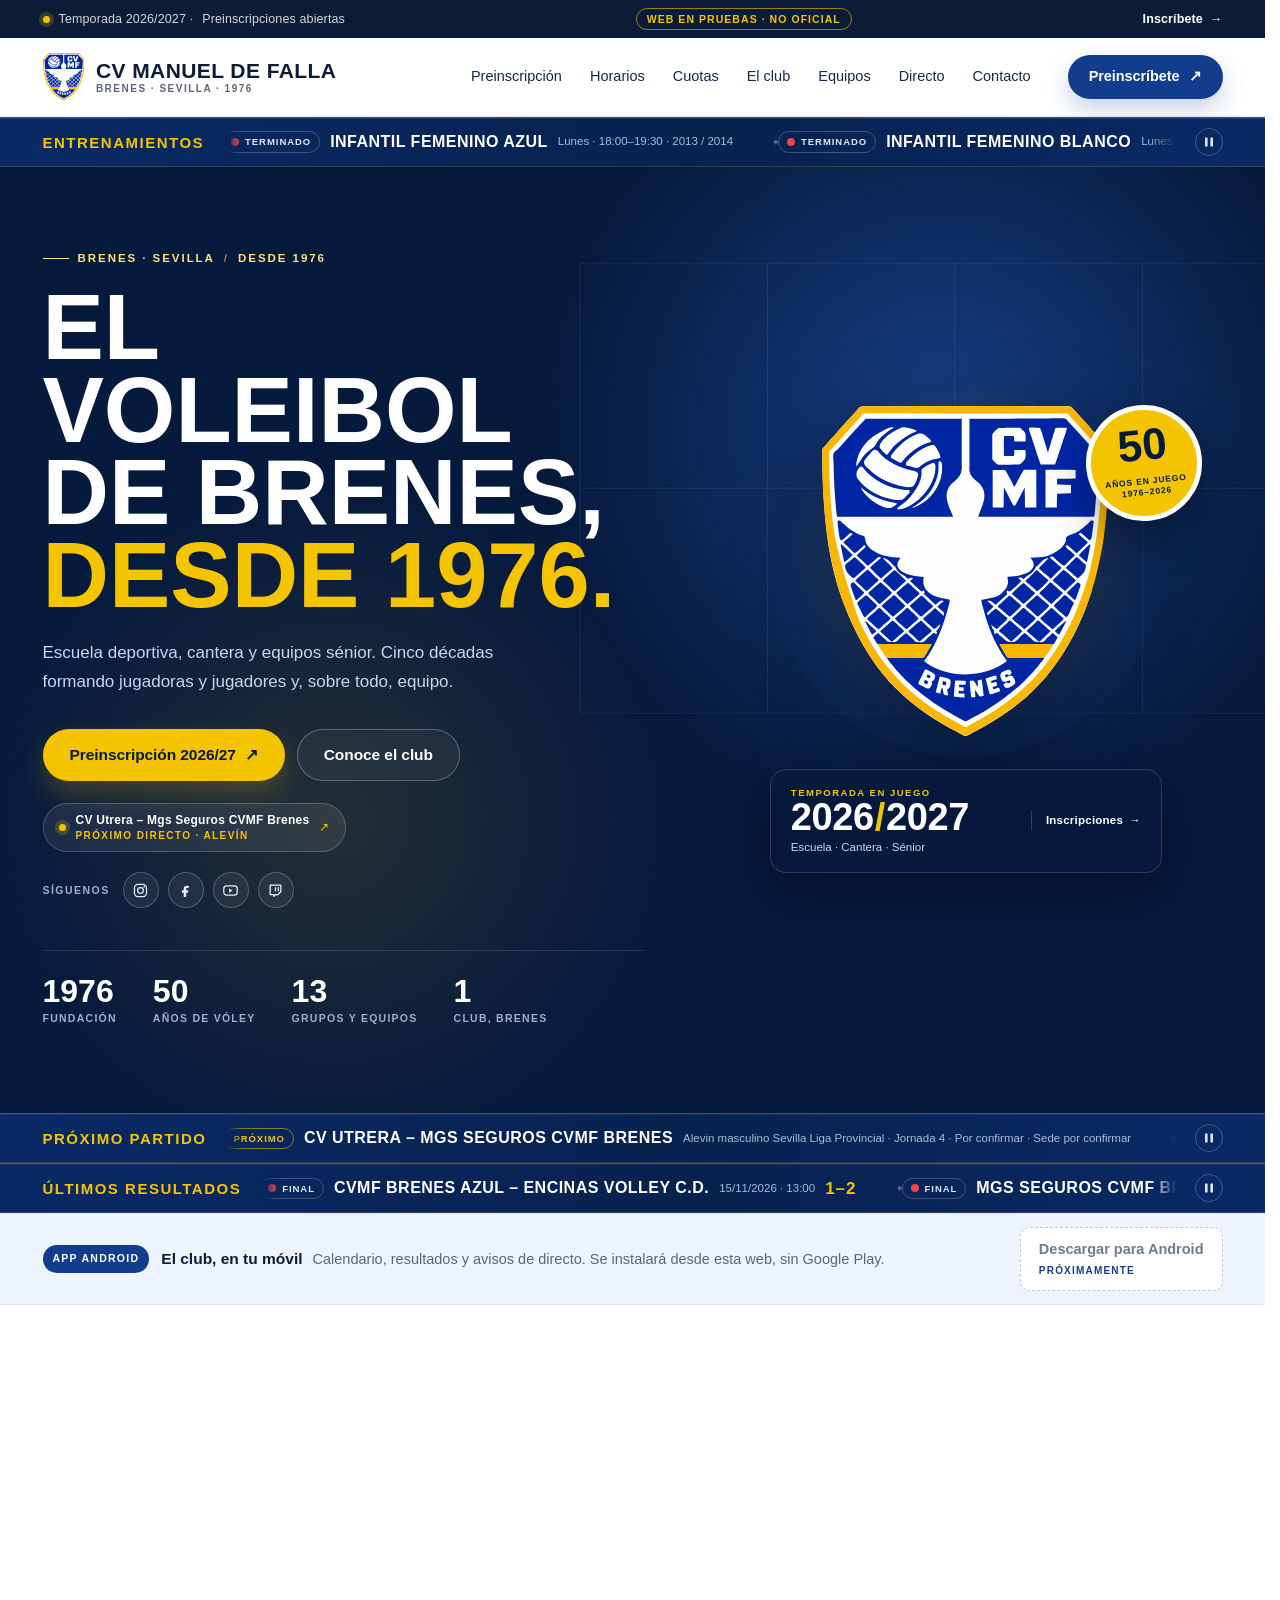
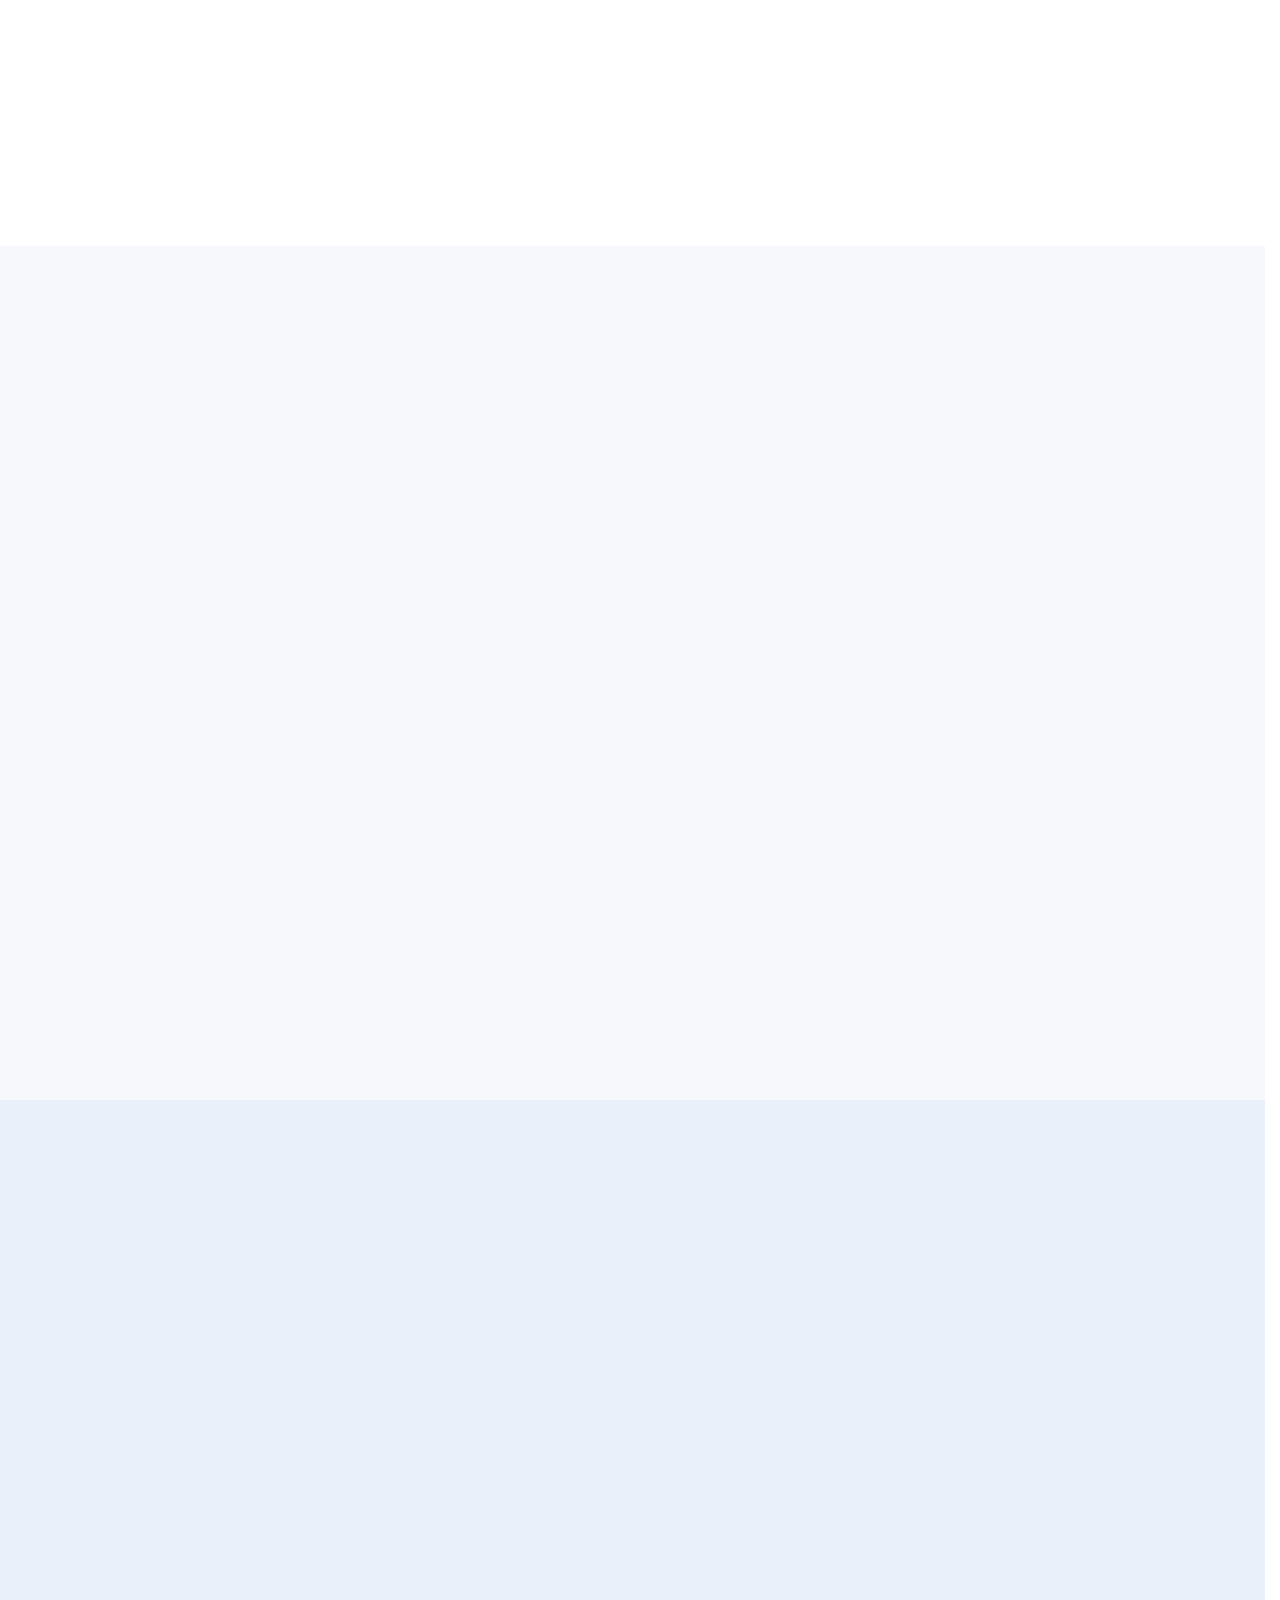
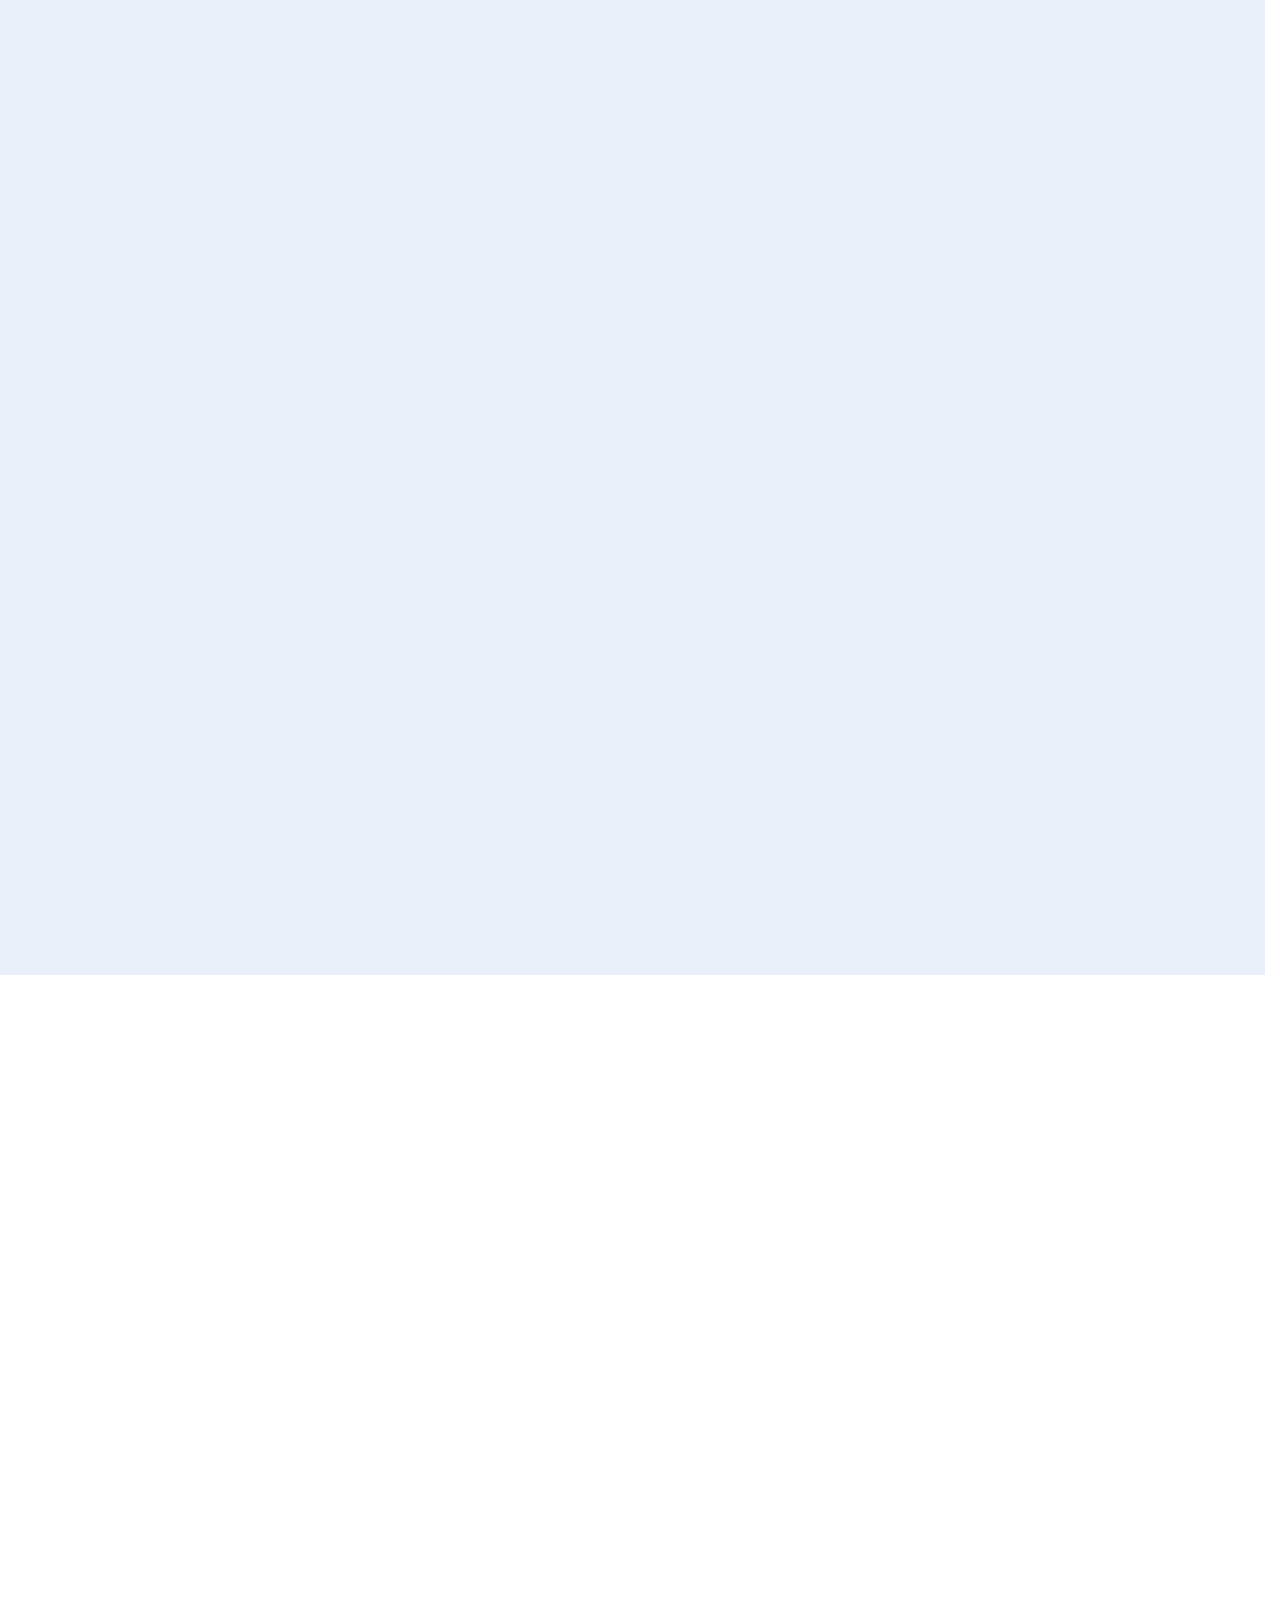
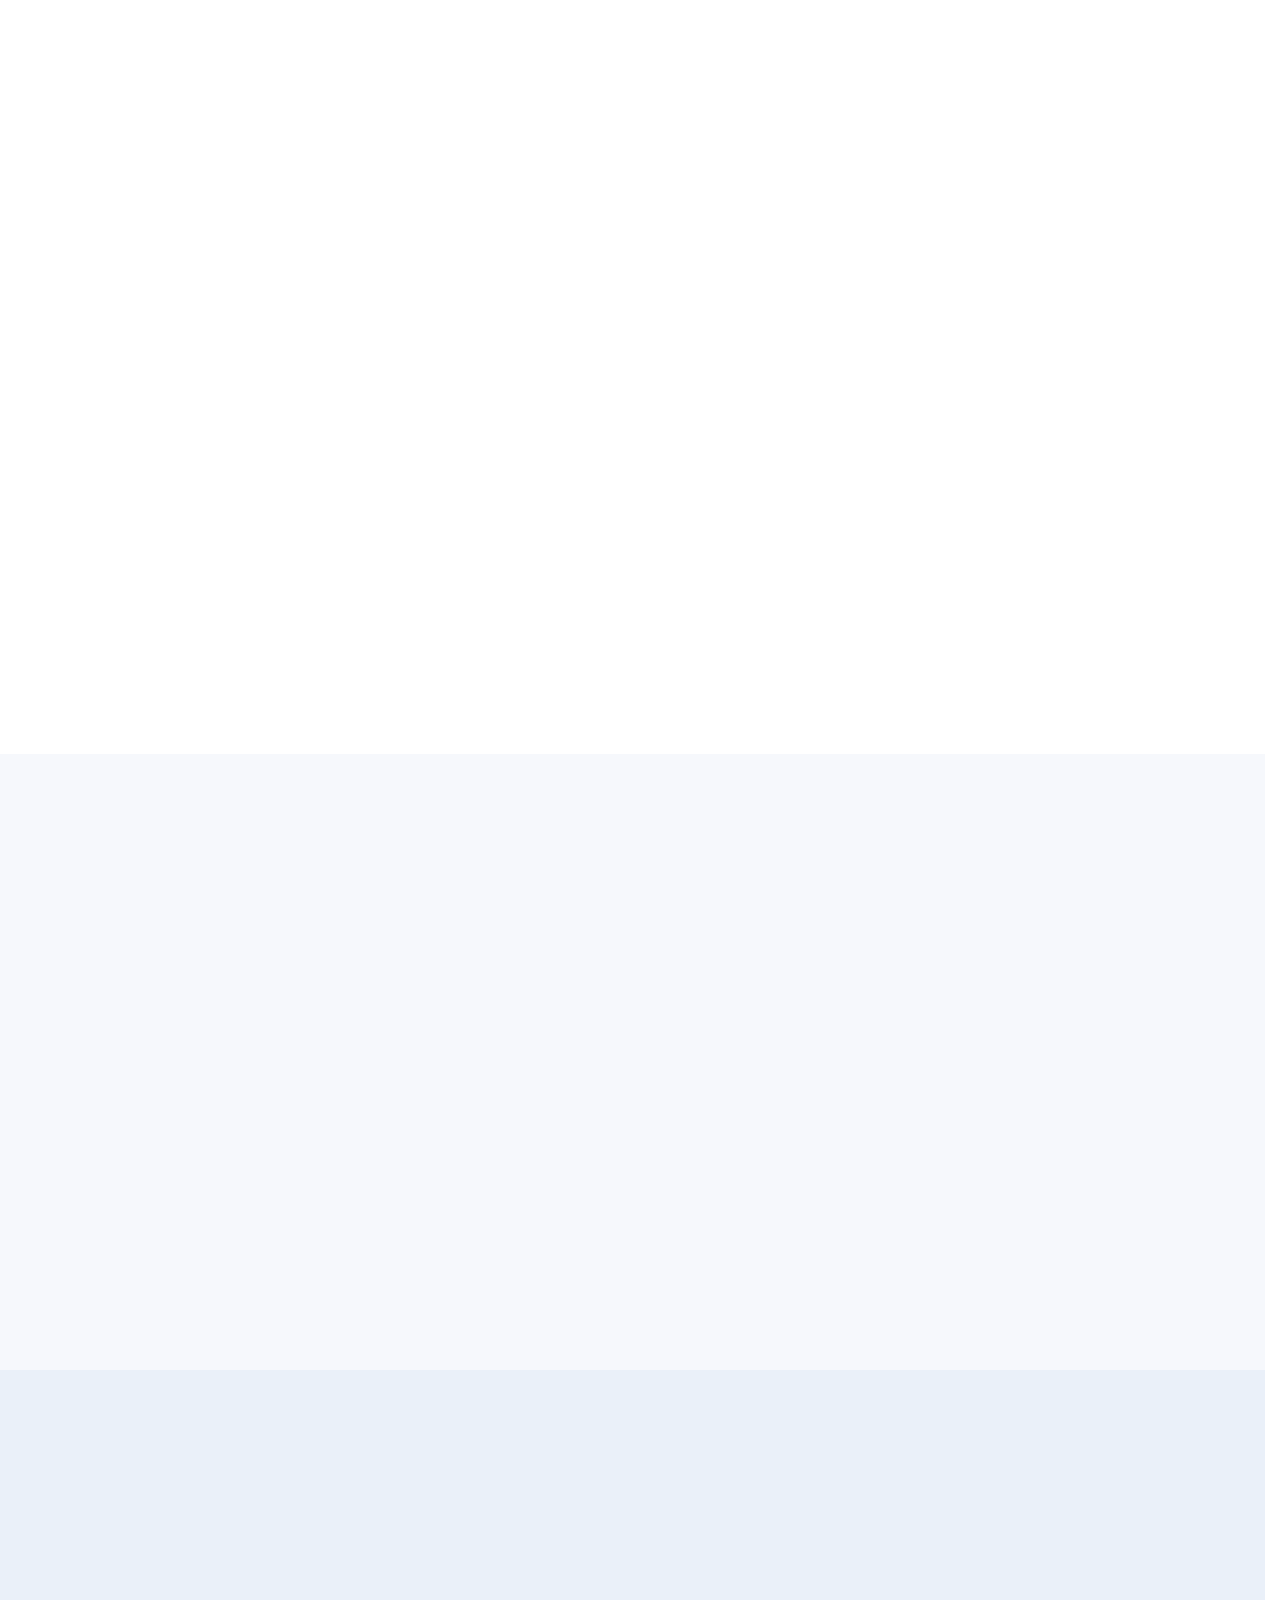
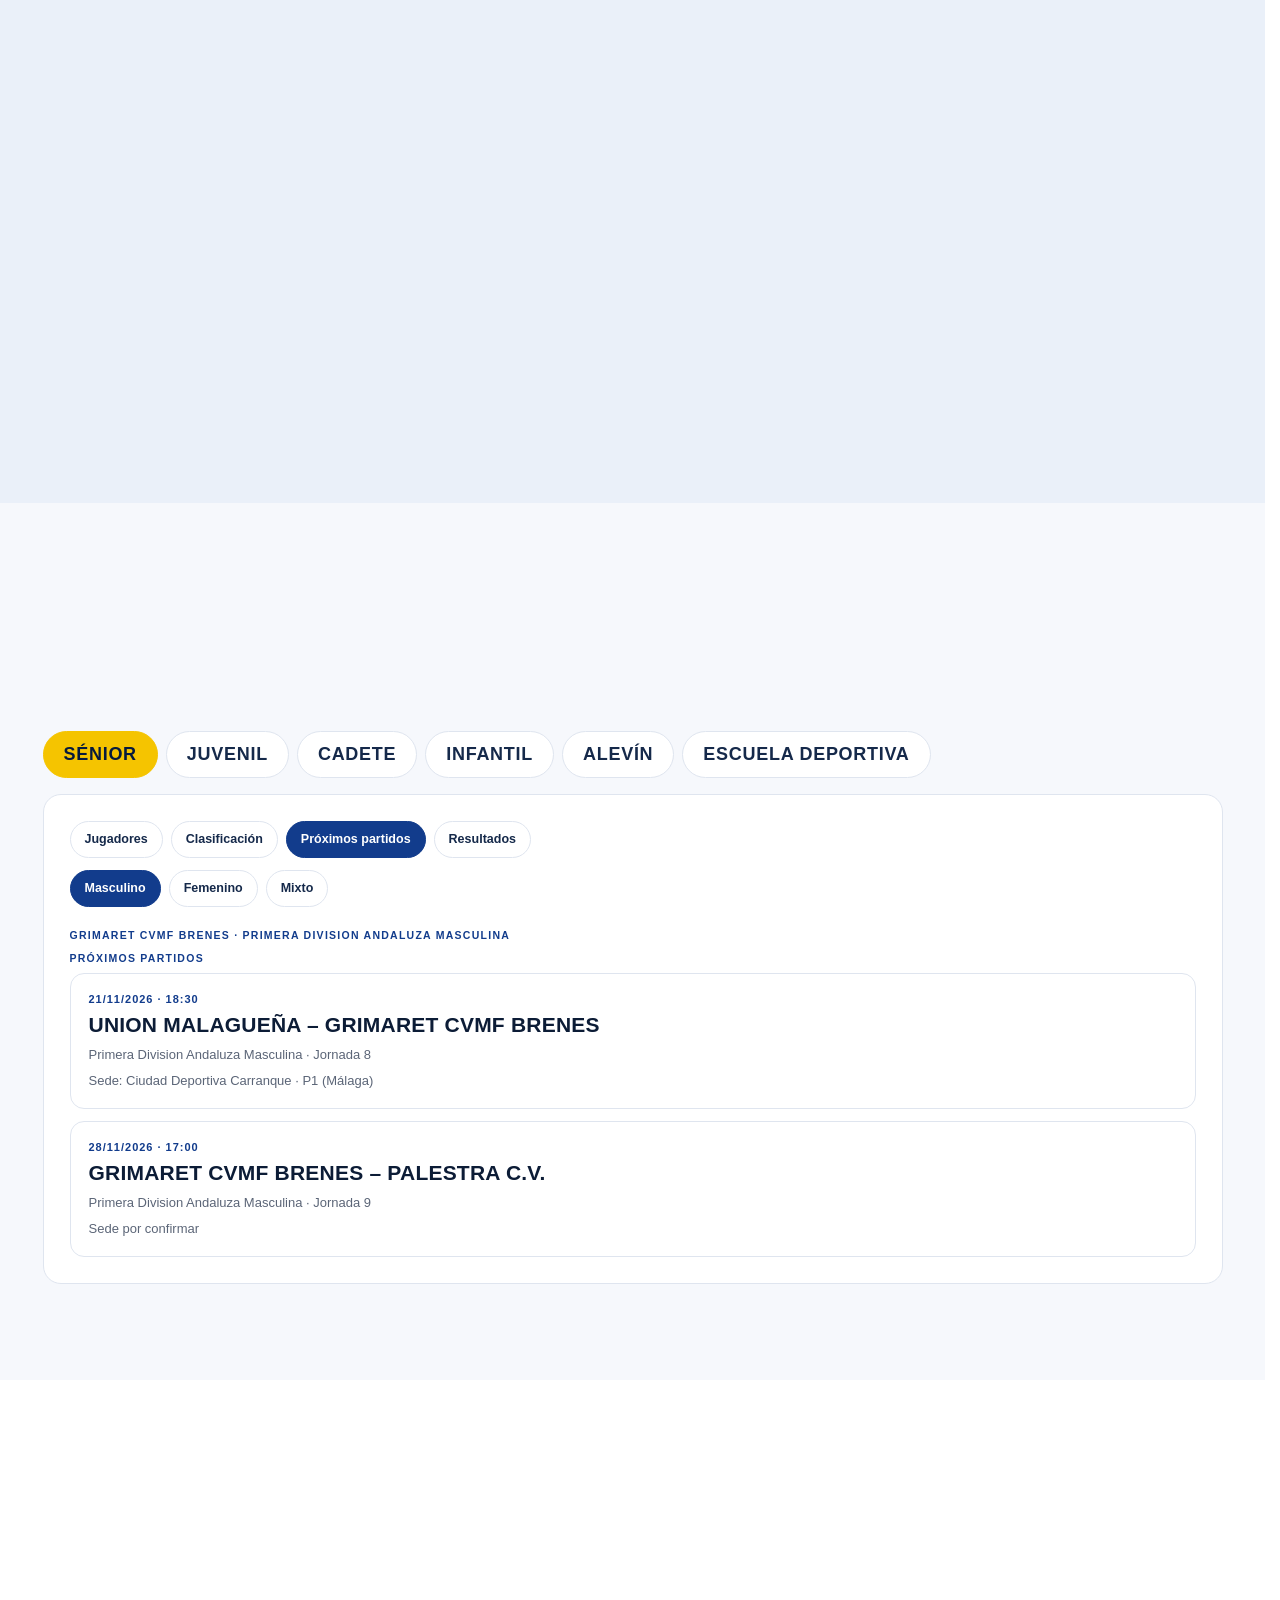
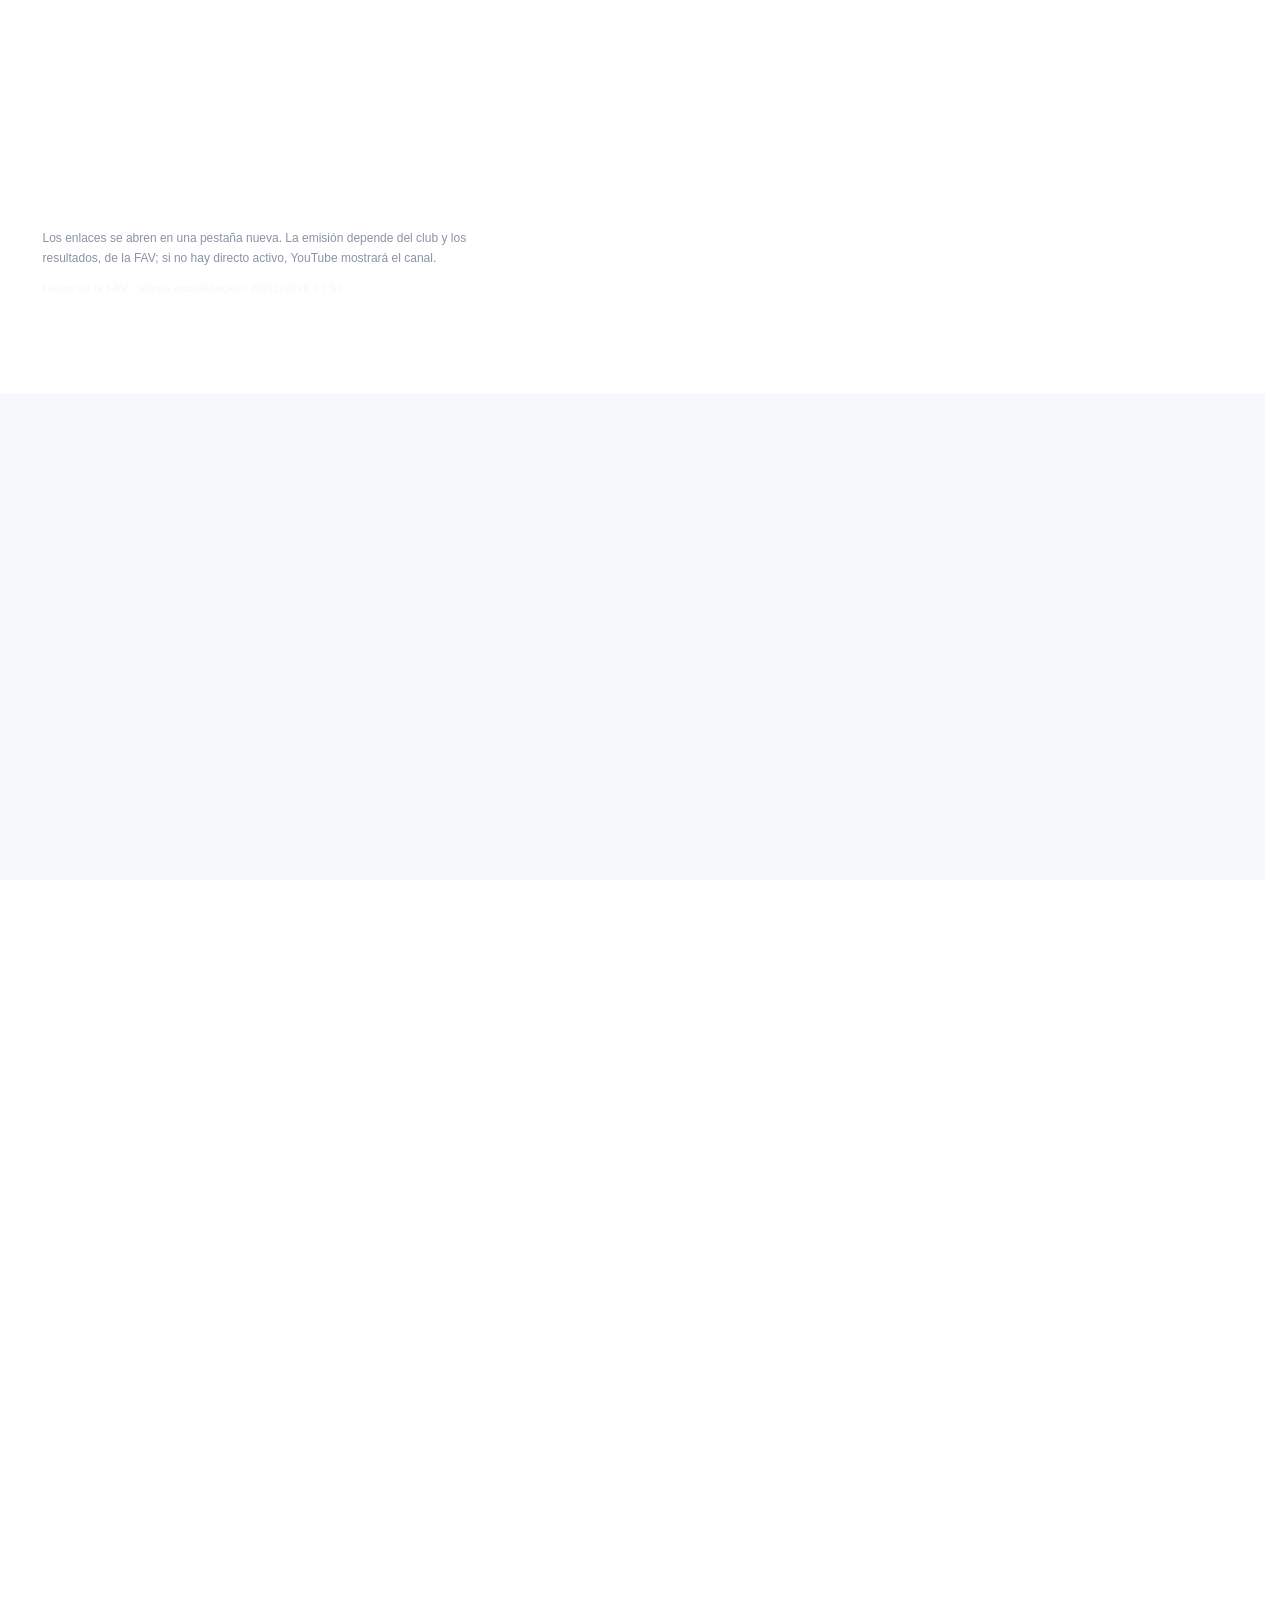
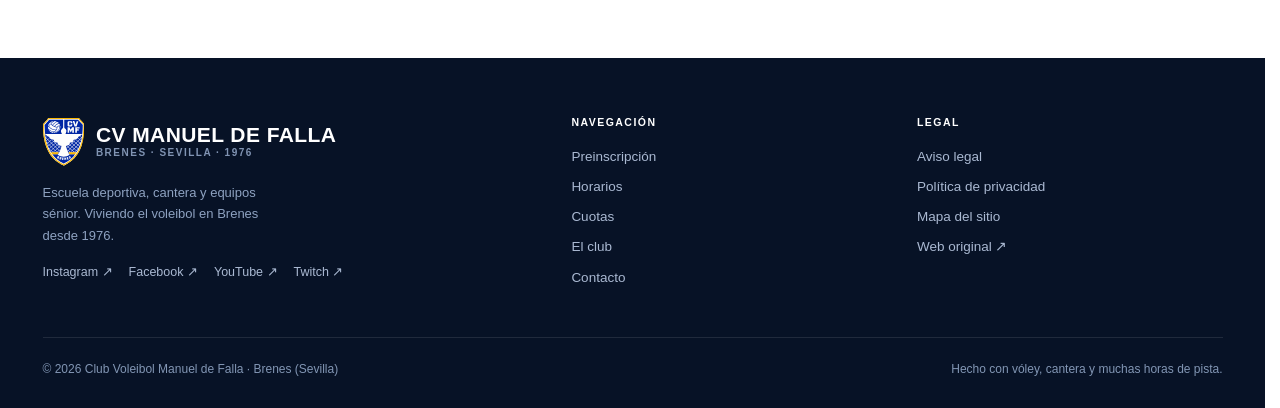
==== ABRIR-WEB-CLUB-VOLEIBOL.html @ c4c4c74d "Actualiza partidos del club desde la FAV" ====
<!DOCTYPE html>
<html lang="es" class="no-js">
<!-- Vista previa autocontenida: CSS, JavaScript y favicon van dentro del archivo. -->
<head>
<meta charset="utf-8">
<meta name="viewport" content="width=device-width, initial-scale=1">
<meta name="color-scheme" content="light">
<meta http-equiv="Content-Security-Policy" content="default-src 'self'; script-src 'self' 'sha256-gFJc63H6Aczv5c6IZQ82BaixzglvMPnIibj0LG5RmUk=' 'sha256-HkerzdIrB1M4jqLuuHmhbNgI7ptX906bz5M96Wpzf7A='; style-src 'self' https://fonts.googleapis.com 'sha256-3B3RnebAeZcqofEDbW/ghqp6Tobc6pNrFDnPduxOJNc='; font-src 'self' https://fonts.gstatic.com; img-src 'self' data:; connect-src 'self' https://fonts.googleapis.com https://fonts.gstatic.com; frame-src https://www.youtube-nocookie.com; object-src 'none'; base-uri 'self'; form-action 'none'; upgrade-insecure-requests">
<meta name="referrer" content="strict-origin-when-cross-origin">
<title>Club Voleibol Manuel de Falla | Voleibol en Brenes desde 1976</title>
<meta name="description" content="Web oficial del Club Voleibol Manuel de Falla (Brenes, Sevilla). Escuela deportiva, cantera y equipos sénior desde 1976. Preinscripciones, horarios, cuotas y toda la historia del club.">
<meta name="theme-color" content="#0a2a66">
<script>
document.documentElement.className = document.documentElement.className.replace('no-js', 'js');
window.setTimeout(function () {
  if (!window.__cvmfReady) document.documentElement.classList.remove('js');
}, 2000);
</script>
<link rel="canonical" href="https://iawebdemos.github.io/CVMF-Web-DEMO/">
<!-- Al usar un dominio propio, cambia canonical, og:url, og:image y twitter:image por las direcciones nuevas. -->

<meta property="og:type" content="website">
<meta property="og:locale" content="es_ES">
<meta property="og:site_name" content="Club Voleibol Manuel de Falla">
<meta property="og:title" content="Club Voleibol Manuel de Falla | Voleibol en Brenes desde 1976">
<meta property="og:description" content="Escuela deportiva, cantera y equipos sénior. 50 años viviendo el voleibol en Brenes (Sevilla).">
<meta property="og:url" content="https://iawebdemos.github.io/CVMF-Web-DEMO/">
<meta property="og:image" content="https://iawebdemos.github.io/CVMF-Web-DEMO/assets/og-image.jpg?v=20261116">
<meta property="og:image:width" content="1200">
<meta property="og:image:height" content="630">
<meta property="og:image:alt" content="Escudo del Club Voleibol Manuel de Falla con el lema 50 años viviendo el vóley">
<meta name="twitter:card" content="summary_large_image">
<meta name="twitter:title" content="Club Voleibol Manuel de Falla | Voleibol en Brenes desde 1976">
<meta name="twitter:description" content="Escuela deportiva, cantera y equipos sénior. 50 años viviendo el voleibol en Brenes (Sevilla).">
<meta name="twitter:image" content="https://iawebdemos.github.io/CVMF-Web-DEMO/assets/og-image.jpg?v=20261116">

<link rel="icon" href="[data-uri]" type="image/svg+xml">
<link rel="preconnect" href="https://fonts.googleapis.com">
<link rel="preconnect" href="https://fonts.gstatic.com" crossorigin>
<link href="https://fonts.googleapis.com/css2?family=Barlow+Condensed:wght@600;700&amp;family=Inter:wght@400;500;600;700&amp;display=swap" rel="stylesheet">
<style>
/* ==========================================================================
   Club Voleibol Manuel de Falla — hoja de estilos
   ========================================================================== */

:root {
  --blue: #123c8c;
  --blue-dark: #0a2a66;
  --blue-deep: #061a3d;
  --blue-bright: #2f6fe4;
  --yellow: #f5c400;
  --yellow-soft: #ffe27a;
  --ink: #0c1c36;
  --ink-2: #15294a;
  --muted: #5b6577;
  --faint: #8a93a3;
  --line: #dfe5ef;
  --paper: #f6f8fc;
  --sand: #eaf0f9;
  --white: #ffffff;
  --display: "Barlow Condensed", "Arial Narrow", Impact, sans-serif;
  --body: "Inter", -apple-system, BlinkMacSystemFont, "Segoe UI", Roboto, Helvetica, Arial, sans-serif;
  --max: 1180px;
  --radius: 20px;
  --shadow-sm: 0 2px 8px rgba(12, 28, 54, .05);
  --shadow-md: 0 18px 40px rgba(12, 28, 54, .10);
  --shadow-lg: 0 32px 80px rgba(12, 28, 54, .18);
}

*,
*::before,
*::after { box-sizing: border-box; }

html {
  scroll-behavior: smooth;
  scrollbar-gutter: stable;
  -webkit-text-size-adjust: 100%;
}

body {
  margin: 0;
  font-family: var(--body);
  font-size: 16px;
  line-height: 1.65;
  color: var(--ink);
  background: var(--white);
  -webkit-font-smoothing: antialiased;
  text-rendering: optimizeLegibility;
}

img {
  display: block;
  max-width: 100%;
  height: auto;
}

a { color: inherit; text-decoration: none; }
p { margin: 0; }
ul, ol { margin: 0; padding: 0; list-style: none; }
h1, h2, h3, h4 {
  margin: 0;
  font-family: var(--display);
  font-weight: 700;
  letter-spacing: .01em;
  text-transform: uppercase;
  line-height: .95;
}
button { font: inherit; color: inherit; }
::selection { background: var(--blue); color: #fff; }

:focus-visible {
  outline: 3px solid var(--blue);
  outline-offset: 3px;
  border-radius: 4px;
}

.wrap {
  width: min(var(--max), calc(100% - 48px));
  margin-inline: auto;
}

.skip-link {
  position: absolute;
  left: 16px;
  top: -100px;
  z-index: 999;
  padding: 12px 18px;
  background: var(--ink);
  color: #fff;
  border-radius: 10px;
  font-weight: 600;
  transition: top .2s ease;
}
.skip-link:focus { top: 16px; }

/* --------------------------------------------------------------------------
   Botones
   -------------------------------------------------------------------------- */

.btn {
  display: inline-flex;
  align-items: center;
  justify-content: center;
  gap: 9px;
  padding: 13px 22px;
  border: 1.5px solid transparent;
  border-radius: 999px;
  font-family: var(--body);
  font-size: 14.5px;
  font-weight: 600;
  letter-spacing: -.005em;
  line-height: 1.2;
  text-transform: none;
  cursor: pointer;
  transition: transform .2s ease, background-color .2s ease, border-color .2s ease, color .2s ease, box-shadow .2s ease;
}
.btn:hover { transform: translateY(-1px); }
.btn:active { transform: translateY(0); }

.btn-primary {
  background: var(--blue);
  color: #fff;
  box-shadow: 0 10px 24px rgba(18, 60, 140, .24);
}
.btn-primary:hover { background: var(--blue-dark); }

.btn-light {
  background: var(--blue-deep);
  color: #fff;
  box-shadow: 0 8px 22px rgba(12, 28, 54, .14);
}
.btn-light:hover { background: #102b5c; }

.btn-ghost {
  border-color: rgba(255, 255, 255, .28);
  color: #fff;
  background: rgba(255, 255, 255, .04);
}
.btn-ghost:hover { background: rgba(255, 255, 255, .1); border-color: rgba(255, 255, 255, .5); }

.btn-lg { padding: 16px 26px; font-size: 15.5px; }
.btn-block { width: 100%; }

/* --------------------------------------------------------------------------
   Barra superior + cabecera
   -------------------------------------------------------------------------- */

.topbar {
  background: var(--ink);
  color: #fff;
  font-size: 12.5px;
  letter-spacing: .01em;
}
.topbar .wrap {
  display: flex;
  align-items: center;
  justify-content: space-between;
  gap: 16px;
  min-height: 38px;
}
.topbar-note {
  display: inline-flex;
  align-items: center;
  gap: 9px;
  color: #d4d6dc;
  font-weight: 500;
}
.live-dot {
  width: 7px;
  height: 7px;
  border-radius: 50%;
  background: var(--yellow);
  box-shadow: 0 0 0 4px rgba(245, 196, 0, .20);
  flex: none;
}
.topbar-link {
  display: inline-flex;
  align-items: center;
  gap: 7px;
  font-weight: 600;
  color: #fff;
  white-space: nowrap;
  transition: color .2s ease;
}
.topbar-link:hover { color: var(--yellow-soft); }

.site-header {
  position: sticky;
  top: 0;
  z-index: 60;
  background: rgba(255, 255, 255, .94);
  backdrop-filter: blur(14px);
  -webkit-backdrop-filter: blur(14px);
  border-bottom: 1px solid var(--line);
  transition: box-shadow .25s ease;
}
.site-header.scrolled { box-shadow: 0 10px 30px rgba(12, 28, 54, .07); }
.header-inner {
  position: relative;
  display: flex;
  align-items: center;
  gap: 24px;
  min-height: 78px;
}

.brand {
  display: inline-flex;
  align-items: center;
  gap: 12px;
  flex: none;
  color: var(--blue);
}
.crest { height: 48px; width: auto; flex: none; }
.brand-text { display: grid; gap: 2px; }
.brand-name {
  font-family: var(--display);
  font-size: 21px;
  font-weight: 700;
  line-height: 1;
  letter-spacing: .02em;
  text-transform: uppercase;
  color: var(--ink);
}
.brand-sub {
  font-size: 10px;
  font-weight: 600;
  letter-spacing: .15em;
  line-height: 1.2;
  text-transform: uppercase;
  color: var(--muted);
}

.nav {
  display: flex;
  align-items: center;
  gap: 2px;
  margin-left: auto;
}
.nav a {
  padding: 10px 13px;
  border-radius: 10px;
  font-size: 14.5px;
  font-weight: 500;
  color: var(--ink-2);
  transition: background-color .18s ease, color .18s ease;
}
.nav a:hover { background: var(--sand); color: var(--ink); }
.nav a.active { color: var(--blue); background: #eef3fb; }
.nav .nav-cta { display: none; }

.header-cta { flex: none; padding: 12px 20px; }

.nav-toggle {
  display: none;
  align-items: center;
  justify-content: center;
  width: 44px;
  height: 44px;
  margin-left: auto;
  border: 1px solid var(--line);
  border-radius: 12px;
  background: #fff;
  cursor: pointer;
}
.nav-toggle-bars,
.nav-toggle-bars::before,
.nav-toggle-bars::after {
  display: block;
  width: 20px;
  height: 2px;
  border-radius: 2px;
  background: var(--ink);
  transition: transform .2s ease, background-color .2s ease;
}
.nav-toggle-bars { position: relative; }
.nav-toggle-bars::before,
.nav-toggle-bars::after {
  content: "";
  position: absolute;
  left: 0;
}
.nav-toggle-bars::before { top: -6px; }
.nav-toggle-bars::after { top: 6px; }
.nav-toggle[aria-expanded="true"] .nav-toggle-bars { background: transparent; }
.nav-toggle[aria-expanded="true"] .nav-toggle-bars::before { transform: translateY(6px) rotate(45deg); }
.nav-toggle[aria-expanded="true"] .nav-toggle-bars::after { transform: translateY(-6px) rotate(-45deg); }

/* --------------------------------------------------------------------------
   Hero
   -------------------------------------------------------------------------- */

.hero {
  position: relative;
  overflow: hidden;
  background: var(--blue-deep);
  color: #fff;
}
.hero-glow {
  position: absolute;
  inset: -20% -10% auto auto;
  width: 900px;
  height: 900px;
  background: radial-gradient(circle at center, rgba(47, 111, 228, .42), transparent 62%);
  pointer-events: none;
}
.hero-glow::after {
  content: "";
  position: absolute;
  left: -520px;
  top: 480px;
  width: 720px;
  height: 720px;
  background: radial-gradient(circle at center, rgba(245, 196, 0, .12), transparent 65%);
}
.hero-court {
  position: absolute;
  top: 40px;
  right: -140px;
  width: 900px;
  max-width: none;
  color: #fff;
  opacity: .08;
  pointer-events: none;
}

.hero-grid {
  position: relative;
  display: grid;
  grid-template-columns: 1.08fr .92fr;
  align-items: center;
  gap: 64px;
  padding-top: 74px;
  padding-bottom: 86px;
}

.eyebrow {
  display: inline-flex;
  align-items: center;
  gap: 9px;
  font-size: 11.5px;
  font-weight: 700;
  letter-spacing: .17em;
  text-transform: uppercase;
  color: var(--blue);
}
.eyebrow::before {
  content: "";
  width: 26px;
  height: 1.5px;
  background: currentColor;
  flex: none;
}
.eyebrow-light { color: var(--yellow-soft); }
.eyebrow-sep { opacity: .55; }

.hero h1 {
  margin: 18px 0 22px;
  font-size: clamp(56px, 7.2vw, 92px);
  line-height: .9;
  letter-spacing: 0;
  text-transform: uppercase;
}
.hero h1 em {
  font-style: normal;
  color: var(--yellow);
}
.lede {
  max-width: 49ch;
  font-size: 17px;
  line-height: 1.7;
  color: #c9d6ec;
}

.hero-actions {
  display: flex;
  flex-wrap: wrap;
  gap: 12px;
  margin-top: 32px;
}

.hero-facts {
  display: flex;
  flex-wrap: wrap;
  gap: 18px 36px;
  margin-top: 42px;
  padding-top: 26px;
  border-top: 1px solid rgba(255, 255, 255, .13);
}
.hero-facts li { display: grid; gap: 4px; }
.hero-facts strong {
  font-family: var(--display);
  font-size: 32px;
  font-weight: 700;
  line-height: .9;
  color: #fff;
}
.hero-facts span {
  font-size: 10.5px;
  font-weight: 600;
  letter-spacing: .12em;
  text-transform: uppercase;
  color: #9fb0cc;
}

.hero-art {
  position: relative;
  display: flex;
  flex-direction: column;
  align-items: center;
  gap: 30px;
  padding: 10px 0 18px;
}
.hero-crest {
  position: relative;
  display: grid;
  place-items: center;
  width: max-content;
  padding-top: 18px;
}
.hero-crest-halo {
  position: absolute;
  left: 50%;
  top: 48%;
  width: 140%;
  aspect-ratio: 1;
  transform: translate(-50%, -50%);
  border-radius: 50%;
  background:
    radial-gradient(circle, rgba(245, 196, 0, .22), transparent 62%),
    radial-gradient(circle at 50% 62%, rgba(47, 111, 228, .28), transparent 66%);
  pointer-events: none;
}
.hero-crest .crest-hero {
  position: relative;
  height: clamp(252px, 26vw, 352px);
  width: auto;
  filter: drop-shadow(0 30px 46px rgba(0, 0, 0, .48));
}
.hero-season {
  position: relative;
  display: flex;
  align-items: center;
  gap: 18px;
  width: min(392px, 100%);
  padding: 15px 20px;
  border-radius: 16px;
  background: rgba(8, 26, 61, .55);
  border: 1px solid rgba(255, 255, 255, .16);
  box-shadow: 0 20px 46px rgba(0, 0, 0, .32);
  backdrop-filter: blur(6px);
}
.hero-season-main { display: grid; gap: 2px; }
.hero-season-kicker {
  font-size: 9.5px;
  font-weight: 700;
  letter-spacing: .16em;
  text-transform: uppercase;
  color: var(--yellow);
}
.hero-season-year {
  font-family: var(--display);
  font-size: 38px;
  font-weight: 700;
  line-height: .82;
  letter-spacing: -.01em;
  color: #fff;
}
.hero-season-year span { color: var(--yellow); padding: 0 1px; }
.hero-season-meta { margin-top: 2px; font-size: 11.5px; font-weight: 500; color: #c9d9f4; }
.hero-season-link {
  display: inline-flex;
  align-items: center;
  gap: 6px;
  margin-left: auto;
  padding-left: 14px;
  font-size: 11.5px;
  font-weight: 700;
  letter-spacing: .02em;
  color: #fff;
  white-space: nowrap;
  border-left: 1px solid rgba(255, 255, 255, .18);
}
.hero-season-link:hover { color: var(--yellow); }
.hero-season-link span { transition: transform .2s ease; }
.hero-season-link:hover span { transform: translateX(2px); }

.hero-live {
  display: inline-flex;
  align-items: center;
  gap: 10px;
  max-width: 100%;
  margin-top: 22px;
  padding: 9px 15px;
  border-radius: 999px;
  background: rgba(255, 255, 255, .07);
  border: 1px solid rgba(255, 255, 255, .2);
  font-size: 12px;
  font-weight: 500;
  letter-spacing: .02em;
  color: #dfe8f8;
  transition: background .2s ease, border-color .2s ease, transform .2s ease;
}
.hero-live strong { color: #fff; font-weight: 700; }
.hero-live-text { display: grid; gap: 2px; min-width: 0; }
.hero-live-text strong { line-height: 1.25; overflow-wrap: anywhere; }
.hero-live-state {
  font-size: 10px;
  font-weight: 800;
  letter-spacing: .14em;
  line-height: 1.2;
  text-transform: uppercase;
  color: var(--yellow);
}
.hero-live:hover {
  background: rgba(245, 196, 0, .14);
  border-color: rgba(245, 196, 0, .5);
  transform: translateY(-1px);
}
.hero-live-arrow { font-size: 12px; color: var(--yellow); flex: none; }

.hero-social {
  display: flex;
  flex-wrap: wrap;
  align-items: center;
  gap: 9px;
  margin-top: 20px;
}
.hero-social-label {
  margin-right: 4px;
  font-size: 10.5px;
  font-weight: 700;
  letter-spacing: .14em;
  text-transform: uppercase;
  color: #9fb0cc;
}
.hero-social a {
  display: grid;
  place-items: center;
  width: 36px;
  height: 36px;
  border: 1px solid rgba(255, 255, 255, .22);
  border-radius: 50%;
  background: rgba(255, 255, 255, .06);
  color: #e7eefb;
  transition: background .18s ease, border-color .18s ease, color .18s ease, transform .18s ease;
}
.hero-social a:hover {
  border-color: var(--yellow);
  background: var(--yellow);
  color: var(--ink);
  transform: translateY(-2px);
}
.hero-social svg { width: 17px; height: 17px; }

.anniversary {
  position: absolute;
  top: 5%;
  right: calc(8% - 116px);
  display: grid;
  place-items: center;
  width: 116px;
  height: 116px;
  padding: 10px;
  border-radius: 50%;
  background: var(--yellow);
  border: 5px solid #fff;
  color: var(--blue-deep);
  text-align: center;
  box-shadow: 0 18px 40px rgba(0, 0, 0, .35);
  transform: rotate(-6deg);
}
.anniversary-num {
  font-family: var(--display);
  font-size: 44px;
  font-weight: 700;
  line-height: .75;
}
.anniversary-text {
  font-size: 8.5px;
  font-weight: 700;
  letter-spacing: .1em;
  line-height: 1.35;
  text-transform: uppercase;
}

/* Tira de resultados en movimiento */

.live-ticker {
  position: relative;
  overflow: hidden;
  background: linear-gradient(90deg, #0a2a66 0%, #08224f 55%, #0a2a66 100%);
  color: #fff;
  border-top: 1px solid rgba(245, 196, 0, .32);
  border-bottom: 1px solid rgba(245, 196, 0, .18);
  box-shadow: inset 0 1px 0 rgba(255, 255, 255, .06);
}
.live-ticker[hidden] { display: none; }
.live-ticker-inner {
  display: flex;
  align-items: center;
  gap: 18px;
  padding-block: 10px;
}
.live-ticker-badge {
  display: inline-flex;
  align-items: center;
  gap: 8px;
  flex: none;
  font-family: var(--display);
  font-size: 15px;
  font-weight: 700;
  letter-spacing: .1em;
  line-height: 1;
  text-transform: uppercase;
  color: var(--yellow);
  white-space: nowrap;
}
.live-ticker-viewport {
  flex: 1;
  min-width: 0;
  overflow: hidden;
  -webkit-mask-image: linear-gradient(90deg, transparent 0, #000 20px, #000 calc(100% - 28px), transparent 100%);
  mask-image: linear-gradient(90deg, transparent 0, #000 20px, #000 calc(100% - 28px), transparent 100%);
}
.live-ticker-track {
  display: flex;
  width: max-content;
  animation: live-ticker-scroll var(--ticker-duration, 34s) linear infinite;
}
.live-ticker.is-paused .live-ticker-track,
.live-ticker:hover .live-ticker-track,
.live-ticker:focus-within .live-ticker-track { animation-play-state: paused; }
@keyframes live-ticker-scroll {
  from { transform: translate3d(0, 0, 0); }
  to { transform: translate3d(-50%, 0, 0); }
}
.live-ticker-group {
  display: flex;
  align-items: center;
  flex: none;
}
.live-ticker-item {
  display: inline-flex;
  align-items: center;
  gap: 10px;
  font-size: 12.5px;
  line-height: 1.2;
  color: #dfe8f8;
  white-space: nowrap;
}
.live-ticker-item::after {
  content: "◆";
  margin-left: 30px;
  font-size: 7px;
  color: rgba(255, 255, 255, .3);
}
.live-ticker-item:hover .live-ticker-match { color: var(--yellow); }
.live-ticker-state {
  display: inline-flex;
  align-items: center;
  gap: 6px;
  flex: none;
  padding: 3px 8px;
  border: 1px solid rgba(255, 255, 255, .22);
  border-radius: 999px;
  font-size: 9.5px;
  font-weight: 800;
  letter-spacing: .1em;
  line-height: 1.4;
  text-transform: uppercase;
  color: #dfe8f8;
}
.live-ticker-state .live-dot {
  width: 6px;
  height: 6px;
  box-shadow: none;
}
.live-ticker-state-live {
  background: var(--yellow);
  border-color: var(--yellow);
  color: var(--blue-deep);
}
.live-ticker-state-live .live-dot {
  background: var(--blue-deep);
  animation: live-pulse 1.6s ease-in-out infinite;
}
.live-ticker-state-next {
  border-color: rgba(245, 196, 0, .55);
  color: var(--yellow);
}
.live-ticker-state-final { color: #c9d9f4; }
.strip-dot {
  width: 8px;
  height: 8px;
  border-radius: 50%;
  flex: none;
}
.strip-dot-live {
  background: #22c55e;
  box-shadow: 0 0 0 3px rgba(34, 197, 94, .28);
  animation: live-pulse 1.6s ease-in-out infinite;
}
.strip-dot-done { background: #ef4444; }
.strip-dot-soon { background: #f59e0b; }
@keyframes live-pulse {
  0%, 100% { opacity: 1; }
  50% { opacity: .3; }
}
.live-ticker-match {
  font-family: var(--display);
  font-size: 16px;
  font-weight: 700;
  letter-spacing: .03em;
  line-height: 1;
  text-transform: uppercase;
  color: #fff;
}
.live-ticker-meta { font-size: 11.5px; color: #a9bcd8; }
.live-ticker-score {
  font-family: var(--display);
  font-size: 17px;
  font-weight: 700;
  letter-spacing: .06em;
  line-height: 1;
  color: var(--yellow);
}
.live-ticker-tag {
  padding: 2px 6px;
  border: 1px dashed rgba(245, 196, 0, .55);
  border-radius: 4px;
  font-size: 9px;
  font-weight: 700;
  letter-spacing: .12em;
  line-height: 1.5;
  text-transform: uppercase;
  color: var(--yellow-soft);
}
.live-ticker-toggle {
  display: grid;
  place-items: center;
  flex: none;
  width: 28px;
  height: 28px;
  padding: 0;
  border: 1px solid rgba(255, 255, 255, .22);
  border-radius: 50%;
  background: transparent;
  color: #dfe8f8;
  cursor: pointer;
  transition: border-color .2s ease, color .2s ease;
}
.live-ticker-toggle:hover { border-color: var(--yellow); color: var(--yellow); }
.live-ticker-toggle svg { width: 12px; height: 12px; }
.live-ticker-toggle .icon-play { display: none; }
.live-ticker-toggle[aria-pressed="true"] .icon-pause { display: none; }
.live-ticker-toggle[aria-pressed="true"] .icon-play { display: block; }



/* --------------------------------------------------------------------------
   Secciones
   -------------------------------------------------------------------------- */

.section { padding: 96px 0; }
.section-paper { background: var(--paper); }
.section-sand { background: var(--sand); }

section[id] { scroll-margin-top: 96px; }

.section-head {
  display: flex;
  align-items: end;
  justify-content: space-between;
  gap: 40px;
  margin-bottom: 40px;
}
.section-head > p {
  max-width: 42ch;
  padding-bottom: 6px;
  font-size: 15px;
  line-height: 1.65;
  color: var(--muted);
}
.kicker {
  display: inline-flex;
  align-items: center;
  gap: 9px;
  margin-bottom: 12px;
  font-size: 11.5px;
  font-weight: 700;
  letter-spacing: .16em;
  text-transform: uppercase;
  color: var(--blue);
}
.kicker::before {
  content: "";
  width: 22px;
  height: 1.5px;
  background: currentColor;
}
.kicker-light { color: var(--yellow-soft); }

h2 {
  font-size: clamp(38px, 4.6vw, 56px);
  line-height: .94;
}
.club-copy h2,
.contact h2 { margin-bottom: 18px; }

/* Tarjetas de acceso rápido */

.quick-grid {
  display: grid;
  grid-template-columns: repeat(3, 1fr);
  gap: 18px;
}
.quick-card {
  position: relative;
  display: flex;
  flex-direction: column;
  justify-content: space-between;
  gap: 40px;
  min-height: 218px;
  padding: 28px;
  border: 1px solid var(--line);
  border-radius: var(--radius);
  background: #fff;
  overflow: hidden;
  transition: transform .25s ease, border-color .25s ease, box-shadow .25s ease;
}
.quick-card::after {
  content: "";
  position: absolute;
  right: -60px;
  bottom: -70px;
  width: 170px;
  height: 170px;
  border-radius: 50%;
  border: 1px solid var(--line);
  transition: transform .4s ease, border-color .4s ease;
}
.quick-card:hover {
  transform: translateY(-4px);
  border-color: #c9d5e8;
  box-shadow: var(--shadow-md);
}
.quick-card:hover::after { transform: scale(1.15); border-color: #bcd2f5; }
.quick-num {
  font-family: var(--display);
  font-size: 13px;
  font-weight: 700;
  letter-spacing: .16em;
  color: var(--blue);
}
.quick-card h3 {
  margin-bottom: 8px;
  font-size: 28px;
  letter-spacing: .015em;
}
.quick-card p {
  max-width: 28ch;
  font-size: 14px;
  line-height: 1.55;
  color: var(--muted);
}
.quick-arrow {
  position: absolute;
  top: 26px;
  right: 26px;
  display: grid;
  place-items: center;
  width: 36px;
  height: 36px;
  border-radius: 50%;
  border: 1px solid var(--line);
  font-size: 15px;
  color: var(--ink);
  transition: background-color .2s ease, color .2s ease, border-color .2s ease;
}
.quick-card:hover .quick-arrow {
  background: var(--blue);
  border-color: var(--blue);
  color: #fff;
}

/* --------------------------------------------------------------------------
   Preinscripción
   -------------------------------------------------------------------------- */

.preins-grid {
  display: grid;
  grid-template-columns: 1.08fr .92fr;
  gap: 64px;
  align-items: start;
}

.steps { counter-reset: step; }
.steps li {
  counter-increment: step;
  display: grid;
  grid-template-columns: 46px 1fr;
  gap: 16px;
  padding: 22px 0;
  border-top: 1px solid var(--line);
}
.steps li:first-child { border-top: 0; padding-top: 0; }
.steps li::before {
  content: "0" counter(step);
  font-family: var(--display);
  font-size: 27px;
  font-weight: 700;
  line-height: 1;
  color: var(--blue);
}
.steps h3 {
  margin-bottom: 5px;
  font-family: var(--body);
  font-size: 16.5px;
  font-weight: 600;
  letter-spacing: -.01em;
  line-height: 1.35;
  text-transform: none;
}
.steps p {
  max-width: 46ch;
  font-size: 14.5px;
  line-height: 1.6;
  color: var(--muted);
}

.disclosure {
  margin-top: 22px;
  border: 1px solid var(--line);
  border-radius: 14px;
  background: #fff;
  padding: 0 18px;
}
.disclosure summary {
  display: flex;
  align-items: center;
  justify-content: space-between;
  gap: 14px;
  padding: 16px 0;
  font-size: 14px;
  font-weight: 600;
  cursor: pointer;
  list-style: none;
}
.disclosure summary::-webkit-details-marker { display: none; }
.disclosure summary::after {
  content: "+";
  flex: none;
  font-size: 21px;
  font-weight: 400;
  line-height: 1;
  color: var(--blue);
  transition: transform .2s ease;
}
.disclosure[open] summary::after { transform: rotate(45deg); }
.disclosure p {
  padding: 0 0 18px;
  font-size: 13.5px;
  line-height: 1.65;
  color: var(--muted);
}

.signup-card {
  position: relative;
  overflow: hidden;
  padding: 40px;
  border-radius: 24px;
  background: linear-gradient(145deg, #1b56c4 0%, var(--blue) 46%, #071f4d 100%);
  color: #fff;
  box-shadow: 0 30px 60px rgba(18, 60, 140, .24);
}
.signup-lines {
  position: absolute;
  right: -110px;
  bottom: -120px;
  width: 330px;
  height: 330px;
  border: 1px solid rgba(255, 255, 255, .22);
  border-radius: 50%;
  pointer-events: none;
}
.signup-lines::after {
  content: "";
  position: absolute;
  inset: 56px;
  border: 1px solid rgba(255, 255, 255, .18);
  border-radius: 50%;
}
.signup-kicker {
  position: relative;
  margin-bottom: 12px;
  font-size: 11px;
  font-weight: 700;
  letter-spacing: .16em;
  text-transform: uppercase;
  color: #cfe0ff;
}
.signup-card h3 {
  position: relative;
  margin-bottom: 14px;
  font-size: clamp(38px, 4vw, 46px);
  line-height: .92;
}
.signup-text {
  position: relative;
  max-width: 30ch;
  margin-bottom: 24px;
  font-size: 14.5px;
  line-height: 1.6;
  color: #dbe7ff;
}
.signup-card .btn { position: relative; }
.signup-links {
  position: relative;
  display: grid;
  margin-top: 24px;
  border-top: 1px solid rgba(255, 255, 255, .25);
}
.signup-links a {
  display: flex;
  align-items: center;
  justify-content: space-between;
  gap: 12px;
  padding: 13px 0;
  border-bottom: 1px solid rgba(255, 255, 255, .18);
  font-size: 13.5px;
  font-weight: 500;
  color: #fff;
  transition: padding-left .2s ease;
}
.signup-links a:hover { padding-left: 4px; }
.signup-note {
  position: relative;
  margin-top: 20px;
  font-size: 12px;
  color: #c8dbff;
}
.signup-note a {
  color: #fff;
  text-decoration: underline;
  text-underline-offset: 3px;
}

/* --------------------------------------------------------------------------
   Actualidad
   -------------------------------------------------------------------------- */

.news-grid {
  display: grid;
  grid-template-columns: repeat(4, 1fr);
  gap: 16px;
}
.news-card {
  position: relative;
  display: flex;
  flex-direction: column;
  justify-content: flex-end;
  gap: 30px;
  min-height: 292px;
  padding: 26px;
  border-radius: var(--radius);
  overflow: hidden;
  transition: transform .25s ease, box-shadow .25s ease, border-color .25s ease;
}
.news-card:hover { transform: translateY(-4px); box-shadow: var(--shadow-md); }
.news-mark {
  position: absolute;
  top: 14px;
  right: 18px;
  font-family: var(--display);
  font-size: 62px;
  font-weight: 700;
  line-height: 1;
  opacity: .14;
  letter-spacing: .02em;
  pointer-events: none;
}
.news-content { position: relative; }
.news-tag {
  display: inline-block;
  margin-bottom: 10px;
  font-size: 10.5px;
  font-weight: 700;
  letter-spacing: .14em;
  text-transform: uppercase;
  opacity: .72;
}
.news-card h3 {
  margin-bottom: 8px;
  font-size: 23px;
  line-height: .98;
  letter-spacing: .015em;
}
.news-card p {
  font-size: 13px;
  line-height: 1.55;
  opacity: .78;
}
.news-arrow {
  position: absolute;
  top: 24px;
  left: 26px;
  font-size: 18px;
  opacity: .7;
  transition: transform .25s ease;
}
.news-card:hover .news-arrow { transform: translate(3px, -3px); }

.news-navy { background: var(--ink); color: #fff; }
.news-yellow { background: var(--yellow); color: var(--blue-deep); }
.news-sand { background: var(--sand); color: var(--ink); border: 1px solid #dde5f1; }
.news-sand .news-tag, .news-sand p { color: #5b6577; opacity: 1; }
.news-outline { background: #fff; color: var(--ink); border: 1px solid var(--line); }
.news-outline .news-tag, .news-outline p { color: var(--muted); opacity: 1; }

/* --------------------------------------------------------------------------
   El club
   -------------------------------------------------------------------------- */

.club-grid {
  display: grid;
  grid-template-columns: 1.04fr .96fr;
  gap: 72px;
  align-items: center;
}
.club-copy > p {
  margin-bottom: 16px;
  font-size: 15.5px;
  line-height: 1.75;
  color: #4d5a70;
}
.club-copy > p:first-of-type { margin-top: 24px; }

.club-quote {
  margin: 30px 0;
  padding: 4px 0 4px 22px;
  border-left: 3px solid var(--blue);
}
.club-quote p {
  font-family: var(--display);
  font-size: 30px;
  font-weight: 600;
  line-height: 1.05;
  text-transform: uppercase;
  color: var(--ink);
}
.club-quote cite {
  display: block;
  margin-top: 8px;
  font-family: var(--body);
  font-style: normal;
  font-size: 12px;
  font-weight: 500;
  letter-spacing: .03em;
  color: var(--muted);
}

.values {
  display: grid;
  grid-template-columns: 1fr 1fr;
  gap: 12px;
}
.value {
  padding: 24px;
  border: 1px solid #d5deec;
  border-radius: 16px;
  background: rgba(255, 255, 255, .62);
  transition: background-color .25s ease, transform .25s ease;
}
.value:hover { background: #fff; transform: translateY(-2px); }
.value-icon {
  display: block;
  margin-bottom: 26px;
  font-family: var(--display);
  font-size: 12px;
  font-weight: 700;
  letter-spacing: .16em;
  color: var(--blue);
}
.value h3 { margin-bottom: 7px; font-size: 24px; }
.value p { font-size: 13.5px; line-height: 1.55; color: var(--muted); }

/* --------------------------------------------------------------------------
   Temporadas
   -------------------------------------------------------------------------- */

.season-grid {
  display: grid;
  grid-template-columns: repeat(3, 1fr);
  gap: 10px;
}
.season-link {
  display: flex;
  align-items: center;
  justify-content: space-between;
  gap: 12px;
  padding: 16px 18px;
  border: 1px solid var(--line);
  border-radius: 12px;
  background: #fff;
  color: var(--ink);
  transition: border-color .2s ease, color .2s ease, transform .2s ease, background-color .2s ease;
}
.season-year {
  font-family: var(--display);
  font-size: 19px;
  font-weight: 600;
  letter-spacing: .04em;
}
.season-link span:last-child { font-size: 13px; color: var(--faint); transition: color .2s ease; }
.season-link:hover {
  border-color: #a9c2ec;
  background: #f3f7ff;
  color: var(--blue);
  transform: translateY(-1px);
}
.season-link:hover span:last-child { color: var(--blue); }

/* --------------------------------------------------------------------------
   Directo
   -------------------------------------------------------------------------- */

.live-section { background: #fff; }
.live-grid {
  display: grid;
  grid-template-columns: repeat(2, minmax(0, 1fr));
  gap: 16px;
}
.live-card {
  position: relative;
  display: grid;
  grid-template-columns: 50px minmax(0, 1fr);
  grid-template-areas:
    "icon body"
    "cta  cta";
  align-items: start;
  gap: 18px;
  padding: 26px;
  border: 1px solid var(--line);
  border-radius: 18px;
  background: #fff;
  color: var(--ink);
  transition: transform .25s ease, border-color .25s ease, box-shadow .25s ease;
}
.live-card:hover {
  transform: translateY(-3px);
  border-color: #ccd8ea;
  box-shadow: var(--shadow-md);
}
.live-card-icon {
  grid-area: icon;
  display: grid;
  place-items: center;
  width: 50px;
  height: 50px;
  border-radius: 14px;
  background: #eef4ff;
  color: var(--blue);
}
.live-card-icon svg { width: 24px; height: 24px; }
.live-card-body { grid-area: body; display: grid; gap: 6px; }
.live-card-body strong {
  font-family: var(--display);
  font-size: 24px;
  font-weight: 700;
  line-height: 1;
  letter-spacing: .02em;
  text-transform: uppercase;
  overflow-wrap: anywhere;
}
.live-card-body span { font-size: 13.5px; line-height: 1.5; color: var(--muted); }
.live-card-cta {
  grid-area: cta;
  display: inline-flex;
  align-items: center;
  gap: 6px;
  justify-self: start;
  margin-top: 2px;
  font-size: 12px;
  font-weight: 700;
  letter-spacing: .06em;
  text-transform: uppercase;
  color: var(--blue);
}
.live-card-cta span { font-size: 13px; transition: transform .2s ease; }
.live-card:hover .live-card-cta span { transform: translate(2px, -2px); }

.live-card-live {
  border-color: transparent;
  color: #fff;
  background:
    radial-gradient(circle at 88% 10%, rgba(245, 196, 0, .24), transparent 40%),
    linear-gradient(150deg, #1648a8 0%, #0a2a66 60%, #061a3d 100%);
  box-shadow: var(--shadow-md);
}
.live-card-live:hover { border-color: transparent; }
.live-card-live .live-card-icon { background: rgba(255, 255, 255, .12); color: var(--yellow); }
.live-card-live .live-card-body span { color: #c9d9f4; }
.live-card-live .live-card-cta { color: var(--yellow); }
.live-note {
  margin-top: 18px;
  max-width: 72ch;
  font-size: 12px;
  color: var(--faint);
}

/* Reproductor de nivel 2 (carga al pulsar) */

.live-player {
  display: grid;
  grid-template-columns: minmax(0, .9fr) minmax(0, 1.5fr);
  grid-template-areas:
    "head frame"
    "note note";
  align-items: center;
  gap: 16px 24px;
  margin-top: 18px;
  padding: 22px;
  border: 1px solid var(--line);
  border-radius: 18px;
  background: var(--paper);
}
.live-player[hidden] { display: none; }
.live-player-head {
  grid-area: head;
  display: grid;
  gap: 4px;
}
.live-player-kicker {
  display: inline-flex;
  align-items: center;
  gap: 8px;
  font-size: 10.5px;
  font-weight: 800;
  letter-spacing: .12em;
  line-height: 1.3;
  text-transform: uppercase;
  color: var(--blue);
}
.live-player-kicker .live-dot {
  width: 6px;
  height: 6px;
  background: var(--blue);
  box-shadow: 0 0 0 3px rgba(18, 60, 140, .12);
}
.live-player-head h3 {
  font-size: 26px;
  color: var(--ink);
  overflow-wrap: anywhere;
}
.live-player-meta {
  font-size: 12px;
  color: var(--muted);
}
.live-player-frame {
  grid-area: frame;
  position: relative;
  overflow: hidden;
  aspect-ratio: 16 / 9;
  border-radius: 14px;
  background:
    radial-gradient(circle at 80% 16%, rgba(245, 196, 0, .2), transparent 46%),
    linear-gradient(150deg, #1648a8 0%, #0a2a66 62%, #061a3d 100%);
}
.live-player-frame iframe {
  display: block;
  width: 100%;
  height: 100%;
  border: 0;
}
.live-player-poster {
  position: absolute;
  inset: 0;
  display: flex;
  align-items: center;
  gap: 18px;
  width: 100%;
  padding: clamp(18px, 4vw, 40px);
  border: 0;
  background: transparent;
  color: #fff;
  text-align: left;
  cursor: pointer;
}
.live-player-play-icon {
  display: grid;
  place-items: center;
  flex: none;
  width: 64px;
  height: 64px;
  border-radius: 50%;
  background: var(--yellow);
  color: var(--blue-deep);
  box-shadow: 0 14px 34px rgba(6, 26, 61, .4);
  transition: transform .2s ease;
}
.live-player-poster:hover .live-player-play-icon { transform: scale(1.06); }
.live-player-play-icon svg { width: 26px; height: 26px; margin-left: 3px; }
.live-player-poster-text {
  display: grid;
  gap: 5px;
  min-width: 0;
}
.live-player-poster-text strong {
  font-family: var(--display);
  font-size: clamp(19px, 2.6vw, 29px);
  font-weight: 700;
  letter-spacing: .02em;
  line-height: 1;
  text-transform: uppercase;
}
.live-player-poster-text span {
  font-size: 12px;
  line-height: 1.4;
  color: #c9d9f4;
}
.live-player-note {
  grid-area: note;
  max-width: 80ch;
  font-size: 12px;
  line-height: 1.5;
  color: var(--muted);
}
.live-player-note a {
  color: var(--blue);
  text-decoration: underline;
  text-underline-offset: 2px;
}

.live-demo-note {
  margin-top: 16px;
  padding: 10px 14px;
  border-left: 3px solid var(--yellow);
  border-radius: 0 8px 8px 0;
  background: #fffaeb;
  font-size: 12px;
  line-height: 1.5;
  color: #6a5300;
}
.live-demo-note[hidden] { display: none; }

/* --------------------------------------------------------------------------
   Redes
   -------------------------------------------------------------------------- */

.section-social { background: var(--paper); }
.social-grid {
  display: grid;
  grid-template-columns: repeat(4, 1fr);
  gap: 14px;
}
.social-card {
  position: relative;
  display: flex;
  flex-direction: column;
  gap: 26px;
  padding: 24px;
  border: 1px solid var(--line);
  border-radius: 16px;
  background: #fff;
  transition: transform .25s ease, border-color .25s ease, box-shadow .25s ease;
}
.social-card:hover {
  transform: translateY(-3px);
  border-color: #ccd8ea;
  box-shadow: var(--shadow-sm);
}
.social-card img { width: 34px; height: 34px; object-fit: contain; }
.social-card div { display: grid; gap: 1px; }
.social-card strong {
  font-family: var(--display);
  font-size: 20px;
  font-weight: 700;
  letter-spacing: .04em;
  text-transform: uppercase;
}
.social-card span { font-size: 11.5px; color: var(--muted); }
.social-arrow {
  position: absolute;
  top: 22px;
  right: 22px;
  font-size: 14px;
  color: var(--faint);
  transition: color .2s ease, transform .2s ease;
}
.social-card:hover .social-arrow { color: var(--blue); transform: translate(2px, -2px); }

/* --------------------------------------------------------------------------
   Contacto
   -------------------------------------------------------------------------- */

.contact {
  position: relative;
  display: grid;
  grid-template-columns: 1.1fr .9fr;
  gap: 56px;
  padding: 56px;
  border-radius: 28px;
  background: var(--ink);
  color: #fff;
  overflow: hidden;
}
.contact::before {
  content: "";
  position: absolute;
  right: -180px;
  top: -220px;
  width: 620px;
  height: 620px;
  border-radius: 50%;
  background: radial-gradient(circle, rgba(47, 111, 228, .34), transparent 65%);
  pointer-events: none;
}
.contact-copy, .contact-card { position: relative; }
.contact h2 { color: #fff; font-size: clamp(46px, 5vw, 64px); }
.contact-copy > p {
  max-width: 46ch;
  color: #bccbe4;
  font-size: 15px;
  line-height: 1.7;
}

.contact-list {
  display: grid;
  gap: 10px;
  margin-top: 28px;
  max-width: 460px;
}
.contact-list li {
  display: flex;
  align-items: center;
  gap: 14px;
  padding: 14px 16px;
  border: 1px solid rgba(255, 255, 255, .13);
  border-radius: 14px;
  background: rgba(255, 255, 255, .04);
}
.contact-icon {
  display: grid;
  place-items: center;
  width: 38px;
  height: 38px;
  flex: none;
  border-radius: 10px;
  background: rgba(255, 255, 255, .08);
  color: var(--yellow-soft);
}
.contact-icon svg { width: 19px; height: 19px; }
.contact-list li > span:last-child { display: grid; gap: 1px; min-width: 0; }
.contact-list small {
  font-size: 10px;
  font-weight: 700;
  letter-spacing: .13em;
  text-transform: uppercase;
  color: #9aabc7;
}
.contact-list a,
.contact-list li > span:last-child > span {
  font-size: 14px;
  font-weight: 500;
  color: #fff;
  overflow-wrap: anywhere;
}
.contact-list a:hover { color: #ffe27a; }

.contact-card {
  align-self: center;
  padding: 34px;
  border: 1px solid rgba(255, 255, 255, .16);
  border-radius: 22px;
  background: rgba(255, 255, 255, .055);
  backdrop-filter: blur(8px);
}
.contact-card-kicker {
  margin-bottom: 10px;
  font-size: 10.5px;
  font-weight: 700;
  letter-spacing: .16em;
  text-transform: uppercase;
  color: var(--yellow-soft);
}
.contact-card h3 {
  margin-bottom: 12px;
  font-size: clamp(36px, 3.6vw, 44px);
  line-height: .92;
}
.contact-card > p:not(.contact-card-kicker) {
  margin-bottom: 24px;
  font-size: 14px;
  color: #c1cfe6;
}
.contact-card-social {
  display: flex;
  flex-wrap: wrap;
  gap: 8px 18px;
  margin-top: 22px;
  padding-top: 20px;
  border-top: 1px solid rgba(255, 255, 255, .14);
}
.contact-card-social a {
  font-size: 12px;
  font-weight: 600;
  letter-spacing: .02em;
  color: #dbe4f3;
}
.contact-card-social a:hover { color: #fff; }
.contact-card .btn-primary {
  background: var(--yellow);
  color: var(--blue-deep);
  box-shadow: 0 14px 30px rgba(245, 196, 0, .24);
}
.contact-card .btn-primary:hover { background: var(--yellow-soft); }

/* --------------------------------------------------------------------------
   Pie de página
   -------------------------------------------------------------------------- */

.footer {
  background: #071226;
  color: #aab9d2;
  padding: 60px 0 28px;
}
.footer-grid {
  display: grid;
  grid-template-columns: 1.6fr 1fr 1fr;
  gap: 40px;
}
.brand-footer { margin-bottom: 16px; }
.brand-footer .brand-name { color: #fff; }
.brand-footer .brand-sub { color: #8194b3; }
.footer-brand p {
  max-width: 34ch;
  font-size: 13px;
  line-height: 1.65;
  color: #8ea2c1;
}
.footer-social {
  display: flex;
  flex-wrap: wrap;
  gap: 6px 16px;
  margin-top: 16px;
}
.footer-social a {
  font-size: 12.5px;
  color: #aab9d2;
  transition: color .18s ease;
}
.footer-social a:hover { color: #fff; }
.footer-col h2 {
  margin-bottom: 14px;
  font-family: var(--body);
  font-size: 10.5px;
  font-weight: 700;
  letter-spacing: .14em;
  text-transform: uppercase;
  color: #fff;
}
.footer-col a {
  display: block;
  padding: 4px 0;
  font-size: 13.5px;
  color: #aab9d2;
  transition: color .18s ease;
}
.footer-col a:hover { color: #fff; }
.footer-bottom {
  display: flex;
  flex-wrap: wrap;
  justify-content: space-between;
  gap: 8px 24px;
  margin-top: 44px;
  padding-top: 22px;
  border-top: 1px solid rgba(255, 255, 255, .1);
  font-size: 12px;
  color: #8296b4;
}

/* --------------------------------------------------------------------------
   Botón volver arriba
   -------------------------------------------------------------------------- */

.to-top {
  position: fixed;
  right: 22px;
  bottom: 22px;
  z-index: 70;
  display: grid;
  place-items: center;
  width: 44px;
  height: 44px;
  border: 0;
  border-radius: 50%;
  background: var(--ink);
  color: #fff;
  font-size: 17px;
  cursor: pointer;
  opacity: 0;
  visibility: hidden;
  transform: translateY(8px);
  box-shadow: 0 12px 28px rgba(0, 0, 0, .25);
  transition: opacity .25s ease, transform .25s ease, visibility .25s;
}
.to-top.show { opacity: 1; visibility: visible; transform: none; }
.to-top:hover { background: var(--blue); }


/* --------------------------------------------------------------------------
   Escudo, tarjeta de temporada y datos creados en HTML
   -------------------------------------------------------------------------- */

.svg-defs {
  position: absolute;
  width: 0;
  height: 0;
  overflow: hidden;
}

.sr-only {
  position: absolute;
  width: 1px;
  height: 1px;
  padding: 0;
  margin: -1px;
  overflow: hidden;
  clip: rect(0 0 0 0);
  white-space: nowrap;
  border: 0;
}

.hero .btn-primary {
  background: var(--yellow);
  color: var(--blue-deep);
  box-shadow: 0 12px 28px rgba(245, 196, 0, .22);
}
.hero .btn-primary:hover { background: var(--yellow-soft); }

/* Horarios */

.schedule-board {
  border: 1px solid var(--line);
  border-radius: 24px;
  background: #fff;
  box-shadow: var(--shadow-sm);
  overflow: hidden;
}
.schedule-top {
  display: flex;
  align-items: center;
  justify-content: space-between;
  gap: 24px;
  padding: 22px 26px;
  background: var(--blue-deep);
  color: #fff;
}
.schedule-place strong {
  display: block;
  font-family: var(--display);
  font-size: 22px;
  font-weight: 700;
  letter-spacing: .04em;
  line-height: 1;
  text-transform: uppercase;
}
.schedule-place span {
  display: block;
  margin-top: 5px;
  font-size: 12px;
  color: #a9bfe4;
}
.schedule-legend {
  display: flex;
  flex-wrap: wrap;
  gap: 8px 18px;
  font-size: 11.5px;
  color: #c9d8f2;
}
.schedule-legend li { display: flex; align-items: center; gap: 7px; }
.legend-dot {
  width: 8px;
  height: 8px;
  border-radius: 50%;
  background: #fff;
  flex: none;
}
.legend-dot-yellow { background: var(--yellow); }
.schedule-scroll { overflow-x: auto; }
.schedule {
  width: 100%;
  min-width: 820px;
  border-collapse: collapse;
}
.schedule th,
.schedule td {
  padding: 13px 12px;
  border-bottom: 1px solid var(--line);
  text-align: left;
  vertical-align: middle;
}
.schedule thead th {
  background: var(--paper);
  font-size: 10.5px;
  font-weight: 700;
  letter-spacing: .13em;
  text-transform: uppercase;
  color: var(--muted);
}
.schedule thead th:first-child,
.schedule tbody th { padding-left: 26px; }
.schedule tbody th { width: 29%; }
.schedule tbody tr:last-child th,
.schedule tbody tr:last-child td { border-bottom: 0; }
.schedule tbody tr:hover { background: #f8faff; }
.sched-name {
  display: block;
  font-family: var(--body);
  font-size: 13.5px;
  font-weight: 600;
  line-height: 1.3;
  letter-spacing: 0;
  color: var(--ink);
  text-transform: none;
}
.sched-meta {
  display: block;
  margin-top: 3px;
  font-size: 11px;
  font-weight: 500;
  letter-spacing: 0;
  color: var(--faint);
  text-transform: none;
}
.sched-time {
  display: inline-block;
  padding: 5px 8px;
  border-radius: 7px;
  background: #eef3fb;
  color: var(--blue);
  font-size: 12.5px;
  font-weight: 600;
  font-variant-numeric: tabular-nums;
  white-space: nowrap;
}
.sched-cell { display: grid; gap: 4px; justify-items: start; }
.sched-extra {
  padding: 3px 6px;
  border-radius: 5px;
  background: #fff6cf;
  color: #7a5c00;
  font-size: 9.5px;
  font-weight: 700;
  letter-spacing: .03em;
  text-transform: uppercase;
  white-space: nowrap;
}
.schedule td.is-off { color: #c3cbd8; }
.schedule-note {
  padding: 16px 26px 20px;
  border-top: 1px solid var(--line);
  background: var(--paper);
  font-size: 12px;
  line-height: 1.6;
  color: var(--muted);
}

/* Cuotas */

.fees-grid {
  display: grid;
  grid-template-columns: repeat(2, 1fr);
  gap: 16px;
}
.fee-card {
  padding: 30px;
  border: 1px solid var(--line);
  border-radius: 22px;
  background: #fff;
  box-shadow: var(--shadow-sm);
}
.fee-highlight {
  background:
    radial-gradient(circle at 92% 6%, rgba(245, 196, 0, .25), transparent 38%),
    linear-gradient(150deg, #1648a8 0%, #0a2a66 55%, #061a3d 100%);
  border-color: transparent;
  color: #fff;
}
.fee-label {
  display: inline-flex;
  align-items: center;
  gap: 8px;
  font-size: 10.5px;
  font-weight: 700;
  letter-spacing: .17em;
  text-transform: uppercase;
  color: var(--yellow);
}
.fee-label::before {
  content: "";
  width: 20px;
  height: 2px;
  background: currentColor;
}
.fee-price {
  margin-top: 14px;
  font-family: var(--display);
  font-size: 78px;
  font-weight: 700;
  line-height: .8;
  color: var(--yellow);
}
.fee-price span { font-size: 38px; }
.fee-desc {
  margin-top: 6px;
  font-size: 13px;
  font-weight: 600;
  color: #dbe7ff;
}
.fee-check {
  display: grid;
  gap: 9px;
  margin-top: 22px;
  padding-top: 20px;
  border-top: 1px solid rgba(255, 255, 255, .18);
}
.fee-check li {
  position: relative;
  padding-left: 18px;
  font-size: 12.5px;
  line-height: 1.5;
  color: #dbe7ff;
}
.fee-check li::before {
  content: "";
  position: absolute;
  left: 0;
  top: .58em;
  width: 7px;
  height: 7px;
  border-radius: 50%;
  background: var(--yellow);
}
.fee-card h3 {
  display: flex;
  align-items: baseline;
  justify-content: space-between;
  gap: 14px;
  margin-bottom: 18px;
  font-size: 26px;
}
.fee-card h3 span {
  font-family: var(--body);
  font-size: 9.5px;
  font-weight: 700;
  letter-spacing: .14em;
  text-transform: uppercase;
  color: var(--muted);
  white-space: nowrap;
}
.fee-list { display: grid; }
.fee-list li {
  display: flex;
  align-items: center;
  justify-content: space-between;
  gap: 18px;
  padding: 14px 0;
  border-top: 1px solid var(--line);
}
.fee-list li:first-child { padding-top: 0; border-top: 0; }
.fee-list strong {
  display: block;
  font-size: 13.5px;
  font-weight: 600;
  line-height: 1.35;
}
.fee-list small {
  display: block;
  margin-top: 3px;
  font-size: 11.5px;
  font-weight: 400;
  line-height: 1.4;
  color: var(--muted);
}
.fee-amount {
  flex: none;
  font-family: var(--display);
  font-size: 26px;
  font-weight: 700;
  line-height: 1;
  color: var(--blue);
  white-space: nowrap;
}
.fee-amount small {
  display: inline;
  margin-left: 2px;
  font-family: var(--body);
  font-size: 10px;
  font-weight: 600;
  color: var(--muted);
}
.fee-table { width: 100%; border-collapse: collapse; }
.fee-table tr { border-top: 1px solid var(--line); }
.fee-table tr:first-child { border-top: 0; }
.fee-table th {
  padding: 10px 0;
  font-size: 13.5px;
  font-weight: 600;
  text-align: left;
}
.fee-table th small {
  margin-left: 4px;
  font-size: 9.5px;
  font-weight: 700;
  letter-spacing: .08em;
  color: var(--muted);
}
.fee-table td {
  padding: 10px 0;
  font-family: var(--display);
  font-size: 22px;
  font-weight: 700;
  text-align: right;
  color: var(--blue);
}
.fee-special {
  margin-top: 16px;
  padding: 14px 16px;
  border: 1px solid var(--line);
  border-radius: 12px;
  background: var(--paper);
}
.fee-special > p {
  display: flex;
  align-items: baseline;
  gap: 6px;
  margin-bottom: 8px;
  font-size: 13px;
  font-weight: 600;
}
.fee-special > p small {
  font-size: 9.5px;
  font-weight: 700;
  letter-spacing: .08em;
  color: var(--muted);
}
.fee-special ul { display: grid; gap: 3px; }
.fee-special li {
  display: flex;
  align-items: baseline;
  justify-content: space-between;
  gap: 12px;
  font-size: 11.5px;
  color: var(--muted);
}
.fee-special li strong { font-size: 12px; color: var(--ink); }
.fee-note {
  margin-top: 14px;
  font-size: 11.5px;
  line-height: 1.55;
  color: var(--muted);
}
.fee-pay-label {
  margin-bottom: 8px;
  font-size: 10.5px;
  font-weight: 700;
  letter-spacing: .13em;
  text-transform: uppercase;
  color: var(--muted);
}
.fee-iban {
  padding: 13px 15px;
  border: 1px solid var(--line);
  border-radius: 10px;
  background: var(--paper);
  font-family: ui-monospace, SFMono-Regular, Menlo, Consolas, monospace;
  font-size: 12px;
  letter-spacing: .01em;
  line-height: 1.5;
  color: var(--blue);
  overflow-wrap: anywhere;
}
.fee-pay-alt {
  margin-top: 14px;
  padding-top: 14px;
  border-top: 1px solid var(--line);
  font-size: 12px;
  font-weight: 600;
  color: var(--ink-2);
}
.fees-footnote {
  margin-top: 18px;
  font-size: 12px;
  line-height: 1.6;
  color: var(--muted);
}

.signup-card .btn-light {
  background: var(--yellow);
  color: var(--blue-deep);
}
.signup-card .btn-light:hover { background: var(--yellow-soft); }

.social-card svg.social-icon {
  width: 34px;
  height: 34px;
  flex: none;
  color: var(--blue);
  transition: color .2s ease, transform .2s ease;
}
.social-card:hover svg.social-icon { color: var(--blue-dark); transform: scale(1.04); }

/* --------------------------------------------------------------------------
   Animaciones de aparición
   -------------------------------------------------------------------------- */

.js .reveal {
  opacity: 0;
  transform: translateY(20px);
  transition:
    opacity .7s cubic-bezier(.2, .7, .2, 1),
    transform .7s cubic-bezier(.2, .7, .2, 1);
}
.js .reveal.in { opacity: 1; transform: none; }
.js .quick-grid .reveal:nth-child(2),
.js .news-grid .reveal:nth-child(2),
.js .live-grid .reveal:nth-child(2),
.js .social-grid .reveal:nth-child(2),
.js .values .reveal:nth-child(2) { transition-delay: .06s; }
.js .quick-grid .reveal:nth-child(3),
.js .news-grid .reveal:nth-child(3),
.js .social-grid .reveal:nth-child(3),
.js .values .reveal:nth-child(3) { transition-delay: .12s; }
.js .news-grid .reveal:nth-child(4),
.js .social-grid .reveal:nth-child(4),
.js .values .reveal:nth-child(4) { transition-delay: .18s; }

/* --------------------------------------------------------------------------
   Responsive
   -------------------------------------------------------------------------- */

@media (max-width: 1080px) {
  .nav {
    position: absolute;
    top: 100%;
    left: -24px;
    right: -24px;
    display: none;
    flex-direction: column;
    align-items: stretch;
    gap: 2px;
    padding: 10px 24px 20px;
    background: #fff;
    border-bottom: 1px solid var(--line);
    box-shadow: 0 24px 40px rgba(21, 22, 26, .1);
  }
  .nav.open { display: flex; }
  .nav a { padding: 13px 12px; border-radius: 10px; font-size: 16px; }
  .nav .nav-cta {
    display: flex;
    justify-content: center;
    margin-top: 8px;
    background: var(--blue);
    color: #fff;
    font-weight: 600;
  }
  .nav .nav-cta:hover { background: var(--blue-dark); color: #fff; }
  .nav-toggle { display: inline-flex; }
  .header-cta { display: none; }

  .hero-grid { gap: 44px; }
  .hero h1 { font-size: clamp(52px, 7.4vw, 78px); }
  .club-grid { gap: 48px; }
  .preins-grid { gap: 44px; }
  .news-grid { grid-template-columns: repeat(2, 1fr); }
  .news-card { min-height: 260px; }
  .social-grid { grid-template-columns: repeat(2, 1fr); }
  .footer-grid { grid-template-columns: 1fr 1fr; }
  .footer-brand { grid-column: 1 / -1; }
}

@media (max-width: 980px) {
  .hero-grid {
    grid-template-columns: 1fr;
    gap: 48px;
    padding-top: 60px;
    padding-bottom: 72px;
  }
  .hero-copy { max-width: 640px; }
  .hero-art { order: -1; padding: 0 0 40px; }
  .hero-crest .crest-hero { height: clamp(250px, 38vw, 330px); }
  .anniversary { width: 108px; height: 108px; right: calc(8% - 108px); }

  .section { padding: 78px 0; }
  .section-head { align-items: start; flex-direction: column; gap: 14px; margin-bottom: 32px; }
  .section-head > p { max-width: 60ch; padding-bottom: 0; }

  .quick-grid { grid-template-columns: 1fr; }
  .quick-card {
    flex-direction: row;
    align-items: flex-end;
    justify-content: flex-start;
    gap: 24px;
    min-height: 0;
    padding: 24px;
  }
  .quick-num { flex: none; padding-bottom: 4px; }
  .quick-arrow { top: 20px; right: 20px; }

  .preins-grid { grid-template-columns: 1fr; gap: 40px; }
  .signup-card { max-width: 560px; }

  .club-grid,
  .contact { grid-template-columns: 1fr; }
  .club-grid { gap: 44px; }
  .club-copy { max-width: 680px; }
  .contact { gap: 40px; padding: 40px; }
  .contact-card { max-width: 560px; }

  .season-grid { grid-template-columns: repeat(2, 1fr); }
}

@media (max-width: 720px) {
  .wrap { width: calc(100% - 36px); }
  .topbar .wrap { min-height: 34px; }
  .topbar-note { font-size: 11.5px; gap: 7px; }
  .topbar-link { font-size: 11.5px; }
  .topbar-note span:not(.live-dot) { display: none; }
  .brand-name { font-size: 19px; }
  .brand-sub { font-size: 9px; letter-spacing: .12em; }
  .crest { height: 44px; }
  .header-inner { min-height: 68px; }
  .nav { left: -18px; right: -18px; padding-inline: 18px; }

  .hero-grid { padding-top: 48px; padding-bottom: 60px; gap: 38px; }
  .hero h1 { font-size: clamp(44px, 12.6vw, 66px); }
  .lede { font-size: 15.5px; }
  .hero-actions .btn { flex: 1 1 auto; }
  .hero-facts { gap: 16px 26px; }
  .hero-facts strong { font-size: 28px; }
  .hero-art { padding: 0 0 32px; }
  .hero-crest .crest-hero { height: clamp(224px, 52vw, 310px); }
  .hero-season { gap: 12px; padding: 13px 16px; }
  .hero-season-year { font-size: 34px; }
  .anniversary { width: 104px; height: 104px; right: calc(8% - 104px); top: 4%; }
  .anniversary-num { font-size: 40px; }
  .anniversary-text { font-size: 8px; }


  .section { padding: 64px 0; }
  h2 { font-size: clamp(34px, 9vw, 44px); }
  .club-copy h2, .contact h2 { margin-bottom: 14px; }
  .section-head { margin-bottom: 26px; }

  .quick-card { flex-direction: column; align-items: flex-start; gap: 16px; padding: 22px; }
  .quick-card h3 { font-size: 25px; }
  .quick-arrow { top: 18px; right: 18px; }

  .steps li { grid-template-columns: 38px 1fr; gap: 12px; padding: 18px 0; }
  .steps li::before { font-size: 23px; }
  .signup-card { padding: 28px; border-radius: 20px; }
  .signup-card h3 { font-size: 38px; }
  .signup-links a { font-size: 12.5px; }

  .news-grid { grid-template-columns: 1fr; }
  .news-card { min-height: 230px; }
  .news-mark { font-size: 54px; }

  .values { grid-template-columns: 1fr 1fr; }
  .value { padding: 20px; }
  .value-icon { margin-bottom: 18px; }
  .value h3 { font-size: 21px; }
  .club-quote p { font-size: 25px; }

  .season-grid { grid-template-columns: 1fr 1fr; gap: 8px; }
  .season-link { padding: 13px 14px; }
  .season-year { font-size: 17px; }

  .social-grid { grid-template-columns: 1fr 1fr; }
  .social-card { padding: 20px; gap: 20px; }

  .contact { padding: 30px 24px; border-radius: 22px; }
  .contact-list li { padding: 12px 14px; }
  .contact-card { padding: 26px 22px; }
  .contact-card h3 { font-size: 34px; }

  .footer { padding-top: 46px; }
  .footer-grid { grid-template-columns: 1fr 1fr; gap: 32px 24px; }
  .footer-brand { grid-column: 1 / -1; }
  .footer-col:last-child { grid-column: auto; }
  .footer-bottom { flex-direction: column; gap: 4px; }
}

@media (max-width: 380px) {
  .hero-season { flex-wrap: wrap; gap: 10px; padding: 13px 15px; }
  .hero-season-link {
    width: 100%;
    margin-left: 0;
    padding: 10px 0 0;
    border-left: 0;
    border-top: 1px solid rgba(255, 255, 255, .16);
  }
}

@media (max-width: 360px) {
  .anniversary { width: 72px; height: 72px; right: calc(8% - 72px); padding: 5px; }
  .anniversary-num { font-size: 27px; }
  .anniversary-text { font-size: 6px; }
}

@media (max-width: 480px) {
  .topbar-note { font-size: 10.5px; }
  .hero-facts {
    display: grid;
    grid-template-columns: 1fr 1fr;
    gap: 16px 20px;
  }
  .values { grid-template-columns: 1fr; }
  .season-grid { grid-template-columns: 1fr; }
  .social-grid { grid-template-columns: 1fr; }
  .footer-grid { grid-template-columns: 1fr; }
  .footer-col:last-child { grid-column: auto; }
  .to-top { right: 14px; bottom: 14px; }
}

/* --------------------------------------------------------------------------
   Preferencias de movimiento y estilos de impresión
   -------------------------------------------------------------------------- */

@media (prefers-reduced-motion: reduce) {
  html { scroll-behavior: auto; }
  *,
  *::before,
  *::after {
    animation-duration: .01ms !important;
    animation-iteration-count: 1 !important;
    transition-duration: .01ms !important;
  }
  .js .reveal { opacity: 1; transform: none; }
  .live-ticker-track {
    animation: none !important;
    transform: none !important;
  }
  .live-ticker-viewport {
    overflow-x: auto;
    -webkit-mask-image: none;
    mask-image: none;
  }
  .live-ticker-group[data-clone] { display: none; }
  .live-ticker-toggle { display: none; }
  .live-ticker-state-live .live-dot { animation: none !important; }
}

@media print {
  .topbar, .site-header, .to-top, .hero-actions, .contact-card, .live-ticker, .live-player { display: none !important; }
  body { background: #fff; color: #000; }
  .hero { background: #fff; color: #000; padding: 0; }
  .hero h1 em { color: #000; }
  .hero-court, .hero-glow { display: none; }
  .section { padding: 24px 0; }
  a[href^="http"]::after { content: " (" attr(href) ")"; font-size: 10px; }
}

/* --------------------------------------------------------------------------
   Ajustes responsive de la tarjeta de temporada, horarios y cuotas
   -------------------------------------------------------------------------- */

@media (max-width: 980px) {
  .fees-grid { gap: 14px; }
  .fee-card { padding: 26px; }
}

@media (max-width: 860px) {
  .live-grid { grid-template-columns: 1fr; }
  .live-player {
    grid-template-columns: 1fr;
    grid-template-areas:
      "head"
      "frame"
      "note";
  }
  .live-player-frame {
    width: 100%;
    max-width: 560px;
    margin-inline: auto;
  }
  .schedule-scroll { overflow: visible; }
  .schedule { min-width: 0; }
  .schedule thead { display: none; }
  .schedule,
  .schedule tbody,
  .schedule tr,
  .schedule th,
  .schedule td { display: block; width: 100%; }
  .schedule tbody tr {
    padding: 18px 20px;
    border-bottom: 1px solid var(--line);
  }
  .schedule tbody tr:last-child { border-bottom: 0; }
  .schedule tbody th { width: auto; padding: 0 0 10px; border: 0; }
  .schedule td {
    display: flex;
    align-items: center;
    justify-content: space-between;
    gap: 14px;
    padding: 6px 0;
    border: 0;
  }
  .schedule td::before {
    content: attr(data-label);
    flex: none;
    font-size: 10px;
    font-weight: 700;
    letter-spacing: .12em;
    text-transform: uppercase;
    color: var(--muted);
  }
  .schedule td.is-off { display: none; }
  .sched-cell { justify-items: end; text-align: right; }
  .schedule-top {
    align-items: flex-start;
    flex-direction: column;
    gap: 14px;
    padding: 20px;
  }
  .schedule-place strong { font-size: 20px; }
  .schedule-legend { gap: 6px 14px; }
  .schedule-note { padding-inline: 20px; }

}

@media (max-width: 720px) {
  .fees-grid { grid-template-columns: 1fr; }
  .fee-card { padding: 24px; }
  .fee-price { font-size: 66px; }
}

@media (max-width: 480px) {
  .hero-crest .crest-hero { height: clamp(196px, 58vw, 250px); }
  .anniversary { width: 80px; height: 80px; right: calc(8% - 80px); top: 4%; padding: 6px; }
  .anniversary-num { font-size: 30px; }
  .anniversary-text { font-size: 6.5px; }
  .live-card { padding: 22px; gap: 16px; }
  .fee-card { padding: 22px; }
  .fee-card h3 { font-size: 23px; }
  .fee-list li { gap: 12px; }
  .fee-amount { font-size: 23px; }
  .fee-table td { font-size: 20px; }
}

/* Tira de resultados y reproductor en pantallas pequeñas */

@media (max-width: 560px) {
  .live-ticker-inner { gap: 12px; padding-block: 9px; }
  .live-ticker-badge { font-size: 12px; letter-spacing: .08em; gap: 6px; }
  .live-ticker-item { gap: 8px; }
  .live-ticker-item::after { margin-left: 18px; }
  .live-ticker-match { font-size: 14px; }
  .live-ticker-meta { font-size: 11px; }

  .live-player { padding: 16px; }
  .live-player-head h3 { font-size: 22px; }
  .live-player-poster { gap: 12px; padding: 16px; }
  .live-player-play-icon { width: 46px; height: 46px; }
  .live-player-play-icon svg { width: 20px; height: 20px; }
  .live-player-poster-text strong { font-size: 19px; }
  .live-player-poster-text span { display: none; }
}

/* --------------------------------------------------------------------------
   Etiqueta de prueba
   -------------------------------------------------------------------------- */

.beta-badge {
  display: inline-flex;
  align-items: center;
  flex: none;
  margin: 0;
  padding: 3px 10px;
  border: 1px solid rgba(245, 196, 0, .6);
  border-radius: 999px;
  font-size: 10.5px;
  font-weight: 800;
  letter-spacing: .1em;
  line-height: 1.4;
  text-transform: uppercase;
  color: var(--yellow);
  white-space: nowrap;
}
.beta-short { display: none; }
@media (max-width: 720px) {
  .beta-long { display: none; }
  .beta-short { display: inline; }
}
@media (max-width: 380px) {
  .beta-badge { padding: 3px 7px; font-size: 9.5px; letter-spacing: .04em; }
}

/* Puntos de los sets (secundarios, debajo del marcador) */

.hero-live-points {
  font-size: 10.5px;
  font-weight: 600;
  letter-spacing: .04em;
  line-height: 1.2;
  color: #c9d9f4;
}
.live-ticker-points {
  font-size: 10.5px;
  font-weight: 600;
  letter-spacing: .04em;
  color: #c9d9f4;
  white-space: nowrap;
}

/* --------------------------------------------------------------------------
   Equipos: categorías, submenú, clasificación, partidos y jugadores
   -------------------------------------------------------------------------- */

.equipos-app[hidden],
.equipos-empty[hidden] { display: none; }

.equipos-cats,
.equipos-sub,
.equipos-gender {
  display: flex;
  flex-wrap: wrap;
  gap: 8px;
}
.equipos-cats { margin-bottom: 16px; }
.equipos-sub { margin-bottom: 12px; }
.equipos-gender { margin-bottom: 20px; }
.equipos-body {
  padding: 26px;
  border: 1px solid var(--line);
  border-radius: 18px;
  background: #fff;
}

.equipos-app button {
  padding: 9px 16px;
  border: 1px solid var(--line);
  border-radius: 999px;
  background: #fff;
  font-size: 13px;
  font-weight: 600;
  color: var(--ink-2);
  cursor: pointer;
  transition: background .2s ease, border-color .2s ease, color .2s ease;
}
.equipos-app button:hover { border-color: var(--blue); color: var(--blue); }
.equipos-app button[aria-pressed="true"] {
  border-color: var(--blue);
  background: var(--blue);
  color: #fff;
}
.equipos-cats button {
  font-family: var(--display);
  font-size: 18px;
  font-weight: 700;
  letter-spacing: .04em;
  text-transform: uppercase;
  padding: 8px 20px;
}
.equipos-sub button,
.equipos-gender button { font-size: 12.5px; padding: 7px 14px; }
.equipos-cats button[aria-pressed="true"] { background: var(--yellow); border-color: var(--yellow); color: var(--blue-deep); }

.equipos-content h3 {
  font-size: 26px;
  color: var(--ink);
  overflow-wrap: anywhere;
}
.equipos-note {
  margin-bottom: 14px;
  font-size: 12.5px;
  color: var(--muted);
}
.equipos-kicker {
  margin-bottom: 6px;
  font-size: 10.5px;
  font-weight: 800;
  letter-spacing: .12em;
  text-transform: uppercase;
  color: var(--blue);
}
.equipos-meta { margin-top: 8px; font-size: 13px; line-height: 1.6; color: var(--muted); }
.equipos-score {
  margin-top: 10px;
  font-family: var(--display);
  font-size: 30px;
  font-weight: 700;
  letter-spacing: .04em;
  line-height: 1;
  color: var(--blue-deep);
}
.equipos-score small {
  display: block;
  margin-top: 6px;
  font-family: var(--body);
  font-size: 12px;
  font-weight: 600;
  letter-spacing: .03em;
  color: var(--muted);
}

.equipos-table-wrap { overflow-x: auto; }
.equipos-table {
  width: 100%;
  min-width: 520px;
  border-collapse: collapse;
  font-size: 13.5px;
}
.equipos-table caption {
  margin-bottom: 10px;
  text-align: left;
  font-size: 12px;
  color: var(--muted);
}
.equipos-table th,
.equipos-table td {
  padding: 10px 8px;
  border-bottom: 1px solid var(--line);
  text-align: right;
  white-space: nowrap;
}
.equipos-table th:nth-child(2),
.equipos-table td:nth-child(2) { text-align: left; white-space: normal; }
.equipos-table th {
  font-size: 11px;
  font-weight: 800;
  letter-spacing: .08em;
  text-transform: uppercase;
  color: var(--muted);
}
.equipos-table td:nth-child(3) { font-weight: 800; color: var(--blue-deep); }
.equipos-table tr.is-club td { background: #fff7d6; font-weight: 700; }

.equipos-list { display: grid; gap: 10px; }
.equipos-list li {
  display: grid;
  grid-template-columns: 110px minmax(0, 1fr) auto;
  gap: 14px;
  align-items: center;
  padding: 12px 14px;
  border: 1px solid var(--line);
  border-radius: 12px;
  font-size: 13.5px;
}
.equipos-list time { font-size: 12px; color: var(--muted); }
.equipos-list strong { font-weight: 700; color: var(--ink); overflow-wrap: anywhere; }
.equipos-list b {
  font-family: var(--display);
  font-size: 18px;
  letter-spacing: .04em;
  color: var(--blue-deep);
}

.equipos-players {
  display: grid;
  grid-template-columns: repeat(auto-fill, minmax(140px, 1fr));
  gap: 14px;
  list-style: none;
  margin: 0;
  padding: 0;
}
.equipos-player {
  display: grid;
  gap: 10px;
  justify-items: center;
  padding: 16px 12px;
  border: 1px dashed #c4cfe0;
  border-radius: 14px;
  background: var(--paper);
  text-align: center;
  font-size: 12.5px;
  color: var(--muted);
}
.equipos-photo {
  display: grid;
  place-items: end center;
  width: 84px;
  height: 84px;
  overflow: hidden;
  border-radius: 50%;
  background: linear-gradient(150deg, #e6eefb, #c7d7ef);
  box-shadow: inset 0 0 0 1px rgba(10, 42, 102, .08);
}
.equipos-photo svg {
  width: 66px;
  height: 66px;
  fill: #97abc9;
  transform: translateY(6px);
}

@media (max-width: 560px) {
  .equipos-body { padding: 18px; }
  .equipos-list li { grid-template-columns: 1fr; gap: 6px; }
  .equipos-cats button { font-size: 16px; padding: 7px 14px; }
}

.live-updated {
  margin-top: 10px;
  font-size: 11.5px;
  letter-spacing: .02em;
  color: rgba(233, 240, 255, .55);
}
.live-updated[hidden] { display: none; }

/* Próximos partidos de la jornada */
.equipos-next { display: grid; gap: 12px; }
.equipos-next-item {
  padding: 16px 18px;
  border: 1px solid var(--line);
  border-radius: 14px;
  background: #fff;
}
.equipos-next-item.is-live { border-color: var(--blue); box-shadow: inset 3px 0 0 var(--blue); }
.equipos-next-date {
  margin-bottom: 4px;
  font-size: 11px;
  font-weight: 800;
  letter-spacing: .09em;
  text-transform: uppercase;
  color: var(--blue);
}
.equipos-next-item h3 { font-size: 21px; line-height: 1.25; }
.equipos-next-item .equipos-meta { margin-top: 6px; }

/* Franja de descarga de la app (arriba, tras la portada) */
.app-strip {
  background: #eef4ff;
  border-block: 1px solid var(--line);
}
.app-strip-inner {
  display: flex;
  flex-wrap: wrap;
  align-items: center;
  justify-content: space-between;
  gap: 12px 24px;
  padding-block: 13px;
}
.app-strip-copy {
  display: flex;
  align-items: center;
  gap: 12px;
  min-width: 0;
}
.app-strip-badge {
  flex: none;
  padding: 5px 10px;
  border-radius: 999px;
  background: var(--blue);
  color: #fff;
  font-size: 10.5px;
  font-weight: 800;
  letter-spacing: .12em;
  text-transform: uppercase;
}
.app-strip-copy p {
  display: flex;
  flex-wrap: wrap;
  align-items: baseline;
  gap: 2px 10px;
  margin: 0;
  font-size: 14.5px;
  color: var(--muted);
}
.app-strip-copy strong { color: var(--ink); font-size: 15.5px; }
.app-download {
  display: inline-flex;
  flex-direction: column;
  align-items: flex-start;
  gap: 1px;
  flex: none;
  padding: 10px 18px;
  border: 1px dashed #b9c6dc;
  border-radius: 10px;
  background: #fff;
  font: inherit;
  font-size: 14.5px;
  font-weight: 700;
  color: #6b7c96;
  text-align: left;
  cursor: not-allowed;
}
.app-download-note {
  font-size: 10px;
  font-weight: 800;
  letter-spacing: .12em;
  text-transform: uppercase;
  color: var(--blue);
}
@media (max-width: 620px) {
  .app-strip-inner { align-items: stretch; gap: 10px; padding-block: 12px; }
  .app-strip-copy { flex-wrap: nowrap; gap: 10px; }
  .app-strip-copy p { display: block; flex: 1 1 auto; min-width: 0; }
  .app-strip-copy p span { display: none; }
  .app-download { width: 100%; align-items: center; text-align: center; padding-block: 9px; }
}

@media (max-width: 430px) {
  .topbar-season { display: none; }
}
@media (max-width: 360px) {
  .topbar-note { display: none; }
}

/* --------------------------------------------------------------------------
   Páginas interiores: torneo y legales
   -------------------------------------------------------------------------- */

.page-hero {
  position: relative;
  overflow: hidden;
  padding: 76px 0 68px;
  background:
    radial-gradient(circle at 82% 18%, rgba(47, 111, 228, .55), transparent 58%),
    linear-gradient(180deg, var(--blue-deep), #082247 72%, #0a2a66);
  color: #fff;
}
.page-court {
  position: absolute;
  top: -14%;
  right: -10%;
  z-index: 0;
  width: min(760px, 78vw);
  height: auto;
  color: #fff;
  opacity: .1;
  pointer-events: none;
}
.page-hero .wrap { position: relative; z-index: 1; }
.page-hero .kicker { color: var(--yellow); }
.page-hero h1 {
  max-width: 22ch;
  font-size: clamp(46px, 7.1vw, 90px);
  line-height: .9;
}
.page-hero h1 span { color: var(--yellow); }
.page-hero-lede {
  max-width: 56ch;
  margin-top: 20px;
  font-size: 16.5px;
  line-height: 1.7;
  color: #c7d6ef;
}
.page-meta {
  display: flex;
  flex-wrap: wrap;
  gap: 8px;
  margin-top: 30px;
}
.page-meta li {
  display: inline-flex;
  align-items: center;
  gap: 8px;
  padding: 7px 14px;
  border: 1px solid rgba(255, 255, 255, .24);
  border-radius: 999px;
  font-size: 12.5px;
  font-weight: 500;
  color: #e7eefb;
}
.page-actions {
  display: flex;
  flex-wrap: wrap;
  gap: 12px;
  margin-top: 32px;
}
.btn-yellow {
  background: var(--yellow);
  color: var(--ink);
  box-shadow: 0 12px 28px rgba(245, 196, 0, .22);
}
.btn-yellow:hover { background: #ffd633; }
.btn-outline-light {
  border-color: rgba(255, 255, 255, .45);
  background: transparent;
  color: #fff;
}
.btn-outline-light:hover { background: rgba(255, 255, 255, .12); border-color: #fff; }

.page-hero-compact { padding: 58px 0 54px; }
.page-hero-compact h1 { font-size: clamp(40px, 5.4vw, 64px); max-width: 26ch; }
.page-hero-compact .page-hero-lede { font-size: 15.5px; }

.page-body { padding: 72px 0 96px; }
.page-grid {
  display: grid;
  grid-template-columns: minmax(0, 1fr) 336px;
  gap: 64px;
  align-items: start;
}

.prose { max-width: 72ch; }
.prose > p { margin-bottom: 15px; color: #2f3d55; }
.prose .lead { font-size: 18px; line-height: 1.65; color: var(--ink); }
.prose h2 { margin: 48px 0 16px; font-size: clamp(30px, 3.4vw, 38px); }
.prose h2:first-child { margin-top: 0; }
.prose h3 { margin: 26px 0 8px; font-size: 23px; }
.prose ul, .prose ol { display: grid; gap: 9px; margin: 0 0 18px; }
.prose li { position: relative; padding-left: 22px; color: #2f3d55; }
.prose ul > li::before {
  content: "";
  position: absolute;
  left: 3px;
  top: .64em;
  width: 7px;
  height: 7px;
  border-radius: 50%;
  background: var(--blue);
}
.prose ol { counter-reset: item; }
.prose ol > li { counter-increment: item; padding-left: 30px; }
.prose ol > li::before {
  content: counter(item) ".";
  position: absolute;
  left: 0;
  top: 0;
  font-weight: 700;
  color: var(--blue);
}
.prose a { color: var(--blue); text-decoration: underline; text-decoration-thickness: 1px; text-underline-offset: 2px; }
.prose a:hover { color: var(--blue-dark); }
.prose strong { font-weight: 600; color: var(--ink); }

.chronicles { max-width: 74ch; }
.chronicle { padding-top: 34px; scroll-margin-top: 96px; }
.chronicle + .chronicle {
  margin-top: 46px;
  padding-top: 46px;
  border-top: 1px solid var(--line);
}
.chronicle-num {
  margin-bottom: 6px;
  font-size: 11px;
  font-weight: 700;
  letter-spacing: .16em;
  text-transform: uppercase;
  color: var(--blue);
}
.chronicle h2 { margin: 0 0 18px; font-size: clamp(28px, 3.2vw, 36px); }
.chronicle p { margin-bottom: 15px; color: #2f3d55; }
.chronicle-note {
  padding-left: 16px;
  border-left: 3px solid var(--yellow);
  font-size: 14px;
  font-style: italic;
  color: var(--muted);
}

.note-box {
  margin: 24px 0;
  padding: 16px 18px;
  border-left: 4px solid var(--yellow);
  border-radius: 0 12px 12px 0;
  background: #fff8dc;
  color: #463803;
  font-size: 14px;
  line-height: 1.62;
}
.note-box strong { color: #332900; }
.note-box a { color: #6b5300; }

.day-list { display: grid; gap: 10px; margin: 0 0 20px; }
.day {
  display: grid;
  gap: 5px;
  padding: 16px 18px;
  border: 1px solid var(--line);
  border-radius: 14px;
  background: #fff;
}
.day-head {
  display: flex;
  flex-wrap: wrap;
  align-items: baseline;
  justify-content: space-between;
  gap: 6px 16px;
}
.day-date {
  font-family: var(--display);
  font-size: 21px;
  letter-spacing: .02em;
  text-transform: uppercase;
  color: var(--ink);
}
.day-time {
  font-size: 11.5px;
  font-weight: 700;
  letter-spacing: .07em;
  text-transform: uppercase;
  color: var(--blue);
}
.day-cats { font-size: 14.5px; color: #2f3d55; }

.price-grid {
  display: grid;
  grid-template-columns: repeat(2, minmax(0, 1fr));
  gap: 14px;
  margin-bottom: 20px;
}
.price-card {
  padding: 20px;
  border: 1px solid var(--line);
  border-radius: 16px;
  background: #fff;
}
.price-card h3 { margin: 0 0 12px; font-size: 21px; }
.price-row {
  display: flex;
  align-items: baseline;
  justify-content: space-between;
  gap: 14px;
  padding: 9px 0;
  border-top: 1px solid var(--line);
  font-size: 13.5px;
  color: var(--muted);
}
.price-row:first-of-type { border-top: 0; }
.price-row strong {
  font-family: var(--display);
  font-size: 22px;
  color: var(--blue);
  white-space: nowrap;
}

.aside-nav { display: grid; margin-top: 12px; }
.aside-nav li { border-bottom: 1px solid var(--line); }
.aside-nav li:last-child { border-bottom: 0; }
.aside-nav a {
  display: block;
  padding: 7px 0;
  font-size: 13.5px;
  color: var(--muted);
  transition: color .18s ease;
}
.aside-nav a:hover { color: var(--blue); }
.doc-meta { margin-top: 14px; font-size: 12.5px; color: var(--muted); }

.page-aside { position: sticky; top: 96px; }
.aside-card {
  padding: 26px 24px;
  border: 1px solid var(--line);
  border-radius: var(--radius);
  background: var(--paper);
  box-shadow: var(--shadow-sm);
}
.aside-kicker {
  font-size: 10.5px;
  font-weight: 700;
  letter-spacing: .16em;
  text-transform: uppercase;
  color: var(--blue);
}
.aside-list { display: grid; gap: 14px; margin: 16px 0 22px; }
.aside-list dt {
  font-size: 10.5px;
  font-weight: 700;
  letter-spacing: .1em;
  text-transform: uppercase;
  color: var(--muted);
}
.aside-list dd {
  margin: 3px 0 0;
  font-size: 14.5px;
  font-weight: 600;
  line-height: 1.45;
  color: var(--ink);
}
.aside-foot {
  margin-top: 16px;
  font-size: 12.5px;
  text-align: center;
  color: var(--muted);
}
.aside-foot a { font-weight: 600; color: var(--blue); }

.contact-list { display: grid; gap: 10px; margin: 18px 0 24px; }
.contact-list a,
.contact-list span {
  display: flex;
  flex-wrap: wrap;
  align-items: baseline;
  gap: 8px;
  font-size: 15px;
  color: #2f3d55;
}
.contact-list b {
  min-width: 92px;
  font-size: 10.5px;
  font-weight: 700;
  letter-spacing: .1em;
  text-transform: uppercase;
  color: var(--muted);
}
.contact-list a { color: var(--blue); font-weight: 600; }

.sitemap-grid {
  display: grid;
  grid-template-columns: repeat(2, minmax(0, 1fr));
  gap: 16px;
}
.sitemap-card {
  padding: 24px;
  border: 1px solid var(--line);
  border-radius: 16px;
  background: #fff;
}
.sitemap-card h2 { margin-bottom: 12px; font-size: 24px; }
.sitemap-card a {
  display: block;
  padding: 5px 0;
  font-size: 14px;
  color: var(--blue);
}
.sitemap-card a:hover { text-decoration: underline; }
.sitemap-card p { margin-bottom: 10px; font-size: 13.5px; color: var(--muted); }

@media (max-width: 980px) {
  .page-grid { grid-template-columns: 1fr; gap: 44px; }
  .page-aside { position: static; }
  .page-aside .aside-card { max-width: 460px; }
}
@media (max-width: 620px) {
  .page-hero { padding: 56px 0 48px; }
  .page-hero-lede { font-size: 15.5px; }
  .page-body { padding: 52px 0 72px; }
  .price-grid { grid-template-columns: 1fr; }
  .sitemap-grid { grid-template-columns: 1fr; }
  .page-meta li { font-size: 12px; }
}

</style>

<script type="application/ld+json">
{
  "@context": "https://schema.org",
  "@type": "SportsClub",
  "name": "Club Voleibol Manuel de Falla",
  "alternateName": "CVMF Brenes",
  "description": "Club de voleibol de Brenes (Sevilla). Escuela deportiva, cantera y equipos sénior desde 1976.",
  "foundingDate": "1976",
  "sport": "Voleibol",
  "email": "cvmf_brenes@hotmail.com",
  "telephone": "+34 684 32 36 65",
  "address": {
    "@type": "PostalAddress",
    "addressLocality": "Brenes",
    "addressRegion": "Sevilla",
    "addressCountry": "ES"
  },
  "sameAs": [
    "https://www.facebook.com/CVManueldeFallaBrenes",
    "https://www.instagram.com/cvmf_brenes/",
    "https://www.youtube.com/@cvmf_brenes",
    "https://www.twitch.tv/cvmf_brenes"
  ]
}
</script>
</head>
<body>
<svg class="svg-defs" width="0" height="0" aria-hidden="true" focusable="false">
  <!-- Escudo del club: vectorizado de brand/escudo-original.png -->
  <symbol id="club-crest" viewBox="0 0 200 232">
  <path d="M144.2 0.0C146.4 0.0 148.5 0.1 150.7 0.1C153.7 0.1 156.6 0.1 159.6 0.1C161.0 0.1 162.4 0.1 163.8 0.1C165.1 0.1 166.4 0.1 167.6 0.1C168.1 0.1 168.5 0.1 169.0 0.1C169.6 0.1 170.2 0.1 170.9 0.1C171.0 0.1 171.2 0.1 171.4 0.1C172.6 0.1 173.5 0.3 174.4 1.2C174.5 1.3 174.5 1.3 174.8 1.7C175.6 2.6 176.4 3.5 177.3 4.4C178.4 5.5 179.4 6.7 180.4 7.9C181.0 8.6 181.7 9.3 182.3 10.0C182.8 10.4 183.2 10.9 183.7 11.4C184.1 11.9 184.5 12.3 184.9 12.8C185.9 13.8 186.8 14.9 187.7 16.0C188.0 16.5 188.4 16.9 188.8 17.2C189.4 17.8 189.9 18.4 190.4 19.0C191.1 19.8 191.8 20.7 192.5 21.5C193.3 22.3 194.0 23.0 194.6 23.9C195.4 24.8 196.1 25.6 196.9 26.4C200.0 29.8 200.0 29.8 200.0 32.0C200.0 32.2 200.0 32.3 200.0 32.5C200.0 33.0 200.0 33.5 200.0 34.1C200.0 34.2 200.0 34.2 200.0 34.6C200.0 51.3 199.2 67.9 187.5 130.6C187.4 130.9 187.3 131.2 187.2 131.4C185.8 135.8 184.2 140.1 182.5 144.4C182.4 144.5 182.3 144.6 182.3 144.8C179.4 151.8 176.2 158.7 172.4 165.3C172.2 165.6 172.0 166.0 171.8 166.3C169.0 171.3 165.9 176.0 162.5 180.6C162.4 180.8 162.3 180.9 162.2 181.1C160.8 183.0 159.4 184.9 157.9 186.7C157.6 187.1 157.3 187.4 157.0 187.8C156.2 188.8 155.4 189.7 154.5 190.6C154.1 191.0 153.7 191.5 153.4 191.9C151.5 194.1 149.4 196.2 147.4 198.2C147.2 198.4 147.1 198.5 146.9 198.7C146.1 199.5 145.2 200.3 144.3 201.1C143.9 201.4 143.6 201.8 143.3 202.1C142.6 202.8 141.8 203.4 141.0 204.0C140.6 204.4 140.1 204.8 139.7 205.2C138.6 206.2 137.4 207.1 136.3 208.0C135.9 208.3 135.4 208.6 135.0 208.9C133.1 210.4 131.2 211.8 129.3 213.2C128.8 213.5 128.4 213.8 128.0 214.1C126.2 215.4 124.4 216.6 122.6 217.7C122.0 218.0 121.5 218.4 121.0 218.7C118.7 220.2 116.3 221.6 114.0 222.9C113.1 223.3 112.4 223.8 111.6 224.3C109.4 225.6 107.2 226.7 105.0 227.8C104.6 228.0 104.2 228.2 103.8 228.4C100.4 230.2 100.4 230.2 99.4 230.0C98.7 229.7 98.0 229.4 97.3 229.0C97.1 228.9 96.9 228.8 96.7 228.7C96.0 228.3 95.4 228.0 94.8 227.6C94.4 227.4 94.0 227.2 93.6 227.0C92.7 226.5 91.8 226.0 90.9 225.5C90.3 225.2 89.7 224.9 89.2 224.6C86.9 223.4 84.7 222.1 82.5 220.8C82.3 220.7 82.1 220.6 82.0 220.5C78.0 218.1 74.1 215.5 70.3 212.8C69.9 212.5 69.5 212.2 69.1 211.9C67.3 210.6 65.6 209.3 63.9 207.9C63.1 207.3 62.4 206.7 61.6 206.1C60.6 205.3 59.7 204.5 58.8 203.7C58.4 203.3 57.9 202.9 57.5 202.6C56.6 201.8 55.8 201.0 55.0 200.2C54.8 200.1 54.7 200.0 54.5 199.8C53.5 198.9 52.6 197.9 51.6 197.0C51.3 196.6 50.9 196.3 50.6 196.0C50.0 195.5 49.6 195.0 49.1 194.3C48.8 194.0 48.5 193.7 48.1 193.4C47.3 192.7 46.7 191.9 46.0 191.1C45.6 190.6 45.1 190.0 44.7 189.5C41.8 186.4 39.3 182.9 36.8 179.5C36.6 179.2 36.4 178.9 36.1 178.5C34.4 176.2 32.8 173.7 31.3 171.2C31.1 170.8 30.8 170.4 30.6 170.0C29.5 168.4 28.6 166.6 27.6 164.9C27.5 164.7 27.4 164.6 27.3 164.4C23.0 156.6 19.4 148.6 16.1 140.3C16.0 140.1 16.0 139.9 15.9 139.6C10.4 125.8 6.7 111.1 4.4 96.4C4.4 96.2 4.4 96.0 4.3 95.8C2.7 84.9 1.7 73.9 1.0 62.9C1.0 62.7 1.0 62.5 1.0 62.3C0.7 58.0 0.5 53.6 0.4 49.2C0.4 49.1 0.4 49.1 0.4 48.6C0.3 46.0 0.3 43.3 0.2 40.7C0.2 39.4 0.2 38.1 0.2 36.8C0.1 36.0 0.1 35.3 0.1 34.5C0.1 34.1 0.1 33.7 0.1 33.4C0.0 30.3 0.0 30.3 0.8 29.3C1.0 29.1 1.2 28.8 1.4 28.6C1.6 28.4 1.7 28.3 1.9 28.1C2.1 27.9 2.2 27.7 2.4 27.5C3.0 26.9 3.6 26.2 4.2 25.4C5.0 24.4 5.9 23.5 6.7 22.5C7.2 22.1 7.6 21.6 8.0 21.2C8.6 20.5 9.2 19.8 9.8 19.2C10.8 18.0 11.8 16.9 12.8 15.7C14.0 14.3 15.3 12.9 16.6 11.5C17.3 10.8 17.9 10.0 18.6 9.3C19.2 8.6 19.8 8.0 20.4 7.3C20.9 6.8 21.4 6.2 21.8 5.7C22.7 4.7 23.5 3.8 24.4 2.9C24.5 2.8 24.6 2.7 24.7 2.5C24.9 2.4 25.0 2.3 25.1 2.2C25.4 1.8 25.6 1.5 25.9 1.1C26.6 0.4 27.2 0.2 28.2 0.1C28.3 0.1 28.3 0.1 28.9 0.1C29.0 0.1 29.0 0.1 29.7 0.1C30.0 0.1 30.2 0.1 30.5 0.1C30.8 0.1 31.1 0.1 31.4 0.1C32.3 0.1 33.1 0.1 33.9 0.1C34.8 0.1 35.7 0.1 36.6 0.1C38.4 0.1 40.2 0.1 42.0 0.1C43.5 0.1 44.9 0.1 46.4 0.1C46.5 0.1 46.5 0.1 47.1 0.1C47.5 0.1 47.9 0.1 48.4 0.1C52.9 0.1 57.5 0.1 62.1 0.1C62.3 0.1 62.6 0.1 62.8 0.1C63.1 0.1 63.3 0.1 63.5 0.1C65.9 0.1 68.3 0.1 70.7 0.1C92.4 0.0 114.2 -0.0 144.2 0.0Z" fill="#fdfdfd"/>
  <path d="M31.2 8.8C31.3 8.8 31.4 8.8 31.5 8.8C31.6 8.8 31.7 8.8 31.9 8.8C32.2 8.8 32.6 8.8 33.0 8.8C33.3 8.8 33.6 8.8 33.8 8.8C34.6 8.8 35.4 8.8 36.1 8.8C36.9 8.8 37.8 8.8 38.6 8.8C40.0 8.8 41.4 8.8 42.9 8.9C44.9 8.9 47.0 8.9 49.0 8.9C52.4 8.9 55.7 8.9 59.1 8.9C62.3 8.9 65.5 8.9 68.8 8.9C68.9 8.9 69.0 8.9 69.1 8.9C70.2 8.9 71.3 8.9 72.4 8.9C80.7 8.9 89.1 8.9 97.4 8.9C97.4 13.5 97.4 18.0 97.4 22.6C97.4 23.2 97.4 23.7 97.4 24.3C97.4 24.4 97.4 24.5 97.4 24.6C97.4 26.3 97.4 28.1 97.4 29.8C97.4 31.6 97.4 33.4 97.4 35.2C97.4 36.2 97.4 37.2 97.4 38.2C97.4 39.2 97.4 40.1 97.4 41.1C97.4 41.4 97.4 41.8 97.5 42.1C97.5 45.6 96.7 48.2 94.2 50.7C93.1 51.9 91.9 52.9 90.7 53.9C89.3 55.1 88.4 56.7 87.7 58.3C87.6 58.4 87.6 58.6 87.5 58.7C85.6 64.2 88.5 70.1 90.6 75.1C90.7 75.2 90.7 75.3 90.8 75.4C90.8 75.6 90.9 75.8 91.0 76.1C91.2 76.5 91.3 76.8 91.3 77.2C64.7 77.2 38.0 77.2 10.5 77.2C10.0 74.2 10.0 74.2 9.9 72.9C9.9 72.8 9.9 72.6 9.8 72.4C9.8 71.9 9.8 71.4 9.7 70.9C9.7 70.7 9.7 70.6 9.7 70.4C8.8 61.1 8.3 51.7 8.1 42.4C8.1 41.1 8.0 39.8 8.0 38.6C7.7 33.4 7.7 33.4 8.8 32.0C9.2 31.6 9.7 31.2 10.1 30.9C10.7 30.5 11.2 29.9 11.7 29.4C11.8 29.2 12.0 29.0 12.2 28.8C12.6 28.3 13.0 27.9 13.4 27.5C14.3 26.4 15.2 25.4 16.2 24.4C17.6 22.8 19.1 21.3 20.5 19.7C21.4 18.7 22.2 17.8 23.1 16.8C23.6 16.3 24.0 15.8 24.5 15.3C24.7 15.1 24.9 14.9 25.1 14.7C25.4 14.3 25.8 13.9 26.2 13.5C27.2 12.4 28.2 11.3 29.2 10.2C29.3 10.1 29.4 10.0 29.5 9.9C29.6 9.8 29.7 9.7 29.8 9.6C29.9 9.5 29.9 9.4 30.0 9.3C30.4 8.9 30.6 8.8 31.2 8.8Z" fill="#0026a4"/>
  <path d="M102.8 8.9C111.3 8.8 119.8 8.8 128.3 8.8C129.3 8.8 130.3 8.8 131.3 8.8C131.4 8.8 131.5 8.8 131.6 8.8C134.9 8.8 138.3 8.7 141.6 8.7C144.9 8.7 148.2 8.7 151.6 8.7C153.6 8.7 155.7 8.7 157.7 8.7C159.1 8.6 160.5 8.6 161.9 8.6C162.7 8.6 163.5 8.6 164.3 8.6C165.1 8.6 165.8 8.6 166.6 8.6C166.8 8.6 167.1 8.6 167.4 8.6C168.7 8.6 169.6 8.6 170.6 9.6C171.0 10.0 171.4 10.4 171.8 10.9C172.0 11.1 172.2 11.4 172.5 11.7C172.5 11.7 172.5 11.7 172.8 12.0C173.3 12.6 173.8 13.2 174.3 13.8C174.4 13.9 174.6 14.0 174.7 14.1C174.9 14.3 175.1 14.6 175.3 14.8C175.8 15.3 176.2 15.8 176.7 16.3C176.8 16.4 176.9 16.5 177.0 16.6C177.4 17.0 177.7 17.4 178.1 17.8C178.4 18.1 178.6 18.4 178.9 18.7C179.0 18.8 179.0 18.8 179.2 19.0C179.7 19.6 180.2 20.1 180.7 20.6C180.8 20.8 180.9 20.9 181.0 21.0C181.2 21.2 181.4 21.4 181.6 21.6C182.1 22.2 182.6 22.8 183.1 23.4C183.9 24.2 184.7 25.0 185.4 25.9C188.7 29.3 188.7 29.3 190.2 31.0C190.5 31.5 190.5 31.5 190.9 31.8C191.7 32.5 192.2 33.1 192.3 34.2C192.3 34.8 192.3 35.4 192.2 36.0C192.2 36.3 192.2 36.5 192.2 36.8C192.2 37.4 192.2 38.0 192.2 38.6C192.1 39.5 192.1 40.4 192.1 41.3C192.0 49.8 191.5 58.2 190.8 66.6C190.8 66.8 190.8 66.9 190.8 67.0C190.6 68.7 190.5 70.4 190.4 72.1C190.3 72.4 190.3 72.7 190.3 73.0C190.2 73.6 190.2 74.1 190.1 74.7C190.1 74.9 190.1 75.0 190.1 75.2C190.1 75.3 190.1 75.3 190.0 75.7C190.0 75.7 190.0 75.7 190.0 76.0C189.9 76.4 189.9 76.4 189.5 77.2C162.9 77.2 136.3 77.2 108.9 77.2C109.2 76.2 109.6 75.1 110.0 74.1C110.1 73.9 110.2 73.7 110.3 73.4C110.3 73.4 110.3 73.4 110.4 73.1C111.4 70.7 112.2 68.2 112.9 65.7C112.9 65.6 113.0 65.4 113.0 65.2C113.4 62.8 113.3 60.2 112.3 57.9C112.3 57.8 112.2 57.7 112.2 57.6C111.2 55.5 109.7 53.9 107.9 52.5C105.6 50.6 103.4 48.5 102.8 45.4C102.7 44.2 102.7 43.0 102.8 41.8C102.8 41.4 102.8 41.1 102.8 40.7C102.8 39.7 102.8 38.8 102.8 37.8C102.8 36.9 102.8 36.0 102.8 35.0C102.8 33.2 102.8 31.4 102.8 29.6C102.8 27.9 102.8 26.1 102.8 24.4C102.8 24.2 102.8 24.1 102.8 24.0C102.8 23.5 102.8 22.9 102.8 22.4C102.8 17.9 102.8 13.4 102.8 8.9Z" fill="#0026a4"/>
  <path d="M10.9 80.0C12.4 79.8 12.4 79.8 13.1 80.3C13.4 80.7 13.8 81.1 14.1 81.4C14.5 81.8 14.9 82.2 15.4 82.5C15.6 82.7 15.8 82.8 15.9 83.0C16.0 83.1 16.1 83.1 16.2 83.2C16.5 83.5 16.8 83.7 17.1 84.0C19.3 85.9 21.7 87.4 24.3 88.8C24.4 88.8 24.5 88.9 24.6 88.9C25.7 89.5 26.8 90.0 28.0 90.3C29.2 90.7 29.2 90.7 29.6 91.1C30.1 91.9 30.2 92.8 30.3 93.7C30.7 96.6 33.2 99.1 35.6 100.8C41.3 104.9 47.9 105.4 54.6 105.8C54.5 106.1 54.4 106.3 54.3 106.5C54.2 106.6 54.1 106.8 54.0 106.9C53.9 107.2 53.7 107.5 53.5 107.8C53.5 107.9 53.4 108.1 53.3 108.2C53.2 108.3 53.1 108.5 53.0 108.6C52.5 109.8 52.5 110.9 52.8 112.1C53.9 114.6 56.2 116.0 58.7 117.0C62.6 118.5 66.8 118.8 71.0 119.2C71.0 119.2 71.0 119.2 70.9 119.6C70.3 122.4 70.6 124.9 72.1 127.4C74.7 131.3 79.6 133.2 84.0 134.1C84.8 134.3 85.7 134.4 86.6 134.6C87.4 134.7 88.3 134.9 89.1 135.1C89.0 136.5 88.7 137.9 88.3 139.3C88.3 139.4 88.2 139.5 88.2 139.6C87.5 142.5 86.6 145.4 85.7 148.2C85.6 148.3 85.6 148.4 85.6 148.6C82.3 158.5 78.2 168.5 71.9 176.8C71.4 177.6 71.4 177.6 71.4 178.0C71.7 178.3 72.1 178.6 72.5 178.8C72.5 178.9 72.5 178.9 72.8 179.1C80.7 184.4 90.4 187.2 99.9 187.1C100.0 187.1 100.1 187.1 100.2 187.1C110.2 187.1 120.8 184.2 128.8 178.0C128.5 177.2 128.1 176.6 127.6 175.9C125.9 173.6 124.6 171.2 123.2 168.8C123.1 168.6 123.0 168.4 122.9 168.3C117.8 159.3 114.4 149.1 111.9 139.2C111.8 139.0 111.8 138.8 111.7 138.7C111.6 138.2 111.5 137.8 111.4 137.3C111.4 137.2 111.3 137.1 111.3 136.9C111.2 136.3 111.0 135.7 111.1 135.1C111.3 135.1 111.4 135.0 111.6 135.0C123.1 132.9 123.1 132.9 127.0 128.6C127.1 128.6 127.1 128.6 127.3 128.3C128.9 126.7 129.7 124.4 129.7 122.1C129.6 121.5 129.5 120.9 129.4 120.3C129.4 120.2 129.4 120.2 129.4 120.0C129.3 119.7 129.3 119.4 129.2 119.2C129.4 119.1 129.6 119.1 129.8 119.1C137.2 118.3 137.2 118.3 140.3 117.3C140.5 117.3 140.6 117.2 140.7 117.2C143.3 116.4 145.9 114.9 147.2 112.5C147.7 111.2 147.7 110.0 147.2 108.8C146.8 108.0 146.4 107.2 145.8 106.5C145.8 106.5 145.8 106.5 145.6 106.1C145.5 106.0 145.4 105.9 145.4 105.8C145.4 105.8 145.5 105.8 145.6 105.8C156.1 105.2 156.1 105.2 160.7 103.0C160.8 103.0 160.9 102.9 161.0 102.9C162.9 102.0 164.6 100.9 166.1 99.6C166.2 99.5 166.3 99.5 166.4 99.4C167.9 98.0 169.4 96.0 170.0 94.0C170.0 93.7 170.0 93.5 170.0 93.3C170.0 92.5 170.0 91.8 170.6 91.1C171.8 90.3 173.3 89.9 174.8 89.3C177.6 88.3 180.2 86.4 182.5 84.5C182.6 84.4 182.7 84.3 182.8 84.2C185.0 82.4 185.0 82.4 185.9 81.5C187.4 79.9 187.4 79.9 188.5 79.9C188.8 80.0 189.1 80.0 189.3 80.0C189.3 81.2 189.3 82.4 189.1 83.6C189.1 83.7 189.1 83.9 189.0 84.0C189.0 84.5 188.9 85.0 188.8 85.5C188.8 85.8 188.7 86.2 188.7 86.5C188.6 87.1 188.5 87.8 188.4 88.4C188.4 89.0 188.3 89.6 188.2 90.2C188.2 90.3 188.2 90.4 188.1 90.5C188.1 90.8 188.1 91.0 188.1 91.3C187.9 92.1 187.7 92.8 187.1 93.3C186.9 93.5 186.7 93.6 186.5 93.8C186.4 93.7 186.4 93.6 186.3 93.6C185.2 92.5 184.0 91.5 182.9 90.5C182.1 89.8 181.2 89.0 180.4 88.3C179.8 88.5 179.3 88.8 178.8 89.3C179.8 90.2 180.9 91.2 181.9 92.0C182.8 92.7 183.5 93.3 184.3 94.0C184.4 94.1 184.5 94.2 184.6 94.3C184.8 94.5 185.1 94.7 185.3 95.0C185.3 95.1 185.3 95.2 185.3 95.4C185.1 95.4 185.0 95.4 184.9 95.4C184.9 95.5 184.8 95.5 184.8 95.6C184.6 96.1 184.4 96.2 184.0 96.5C182.7 97.6 181.5 98.9 180.3 100.1C180.1 100.3 179.9 100.6 179.6 100.8C179.0 101.4 178.4 102.0 177.8 102.6C177.2 102.3 176.8 102.0 176.3 101.6C176.2 101.5 176.2 101.5 175.9 101.2C175.5 100.9 175.2 100.7 174.9 100.4C174.8 100.2 174.6 100.1 174.4 99.9C174.4 99.8 174.3 99.8 174.2 99.7C173.4 99.0 172.7 98.4 171.9 97.8C171.5 97.4 171.1 97.1 170.8 96.8C170.6 96.9 170.5 97.1 170.4 97.2C170.3 97.3 170.2 97.4 170.1 97.5C170.0 97.8 170.0 97.8 170.0 98.2C170.2 98.7 170.6 99.0 171.0 99.4C171.1 99.5 171.2 99.6 171.3 99.7C172.1 100.3 172.8 100.9 173.6 101.5C174.5 102.3 175.3 103.1 176.2 103.8C175.9 104.5 175.6 104.8 175.1 105.3C174.5 105.8 173.8 106.4 173.3 107.0C173.2 107.1 173.1 107.1 173.0 107.2C172.8 107.5 172.5 107.7 172.3 108.0C169.6 110.7 169.6 110.7 168.8 111.3C168.0 111.3 167.7 111.0 167.2 110.5C167.1 110.5 167.0 110.4 166.9 110.3C166.2 109.7 165.5 109.1 164.8 108.5C164.5 108.3 164.3 108.1 164.0 107.8C163.4 107.3 162.8 106.8 162.3 106.3C161.0 105.1 161.0 105.1 160.1 105.0C159.7 105.1 159.3 105.2 158.9 105.4C159.6 106.4 160.4 107.2 161.4 107.9C162.2 108.6 163.0 109.3 163.8 110.0C164.0 110.1 164.1 110.2 164.2 110.3C164.6 110.7 165.0 111.0 165.3 111.3C165.4 111.4 165.5 111.5 165.6 111.5C166.1 111.9 166.5 112.3 166.9 112.7C166.6 113.4 166.2 113.9 165.6 114.5C165.6 114.5 165.6 114.5 165.3 114.7C164.7 115.4 164.0 115.9 163.4 116.5C163.0 116.9 162.6 117.2 162.2 117.6C162.1 117.8 162.0 117.9 161.8 118.0C161.6 118.3 161.3 118.5 161.1 118.8C160.5 119.4 160.0 119.9 159.1 120.2C158.9 120.0 158.8 119.9 158.7 119.8C157.7 118.9 156.8 118.0 155.7 117.2C154.9 116.5 154.0 115.8 153.2 115.0C152.5 114.4 151.9 113.9 151.2 113.3C151.5 112.7 151.7 112.3 152.2 111.9C152.3 111.8 152.4 111.7 152.5 111.5C152.7 111.4 152.8 111.3 152.9 111.2C153.0 111.0 153.2 110.9 153.3 110.8C153.7 110.4 154.1 110.0 154.5 109.6C154.8 109.3 155.1 109.0 155.3 108.7C156.0 108.1 156.6 107.5 157.2 106.9C157.5 106.6 157.8 106.3 158.1 106.0C155.4 106.4 153.9 107.4 152.1 109.4C151.9 109.7 151.7 109.9 151.4 110.1C150.9 110.7 150.3 111.3 149.8 111.9C149.6 111.8 149.4 111.8 149.2 111.7C149.2 111.8 149.1 111.9 149.1 112.0C148.2 114.8 146.4 116.3 144.0 117.8C142.6 118.6 141.6 119.6 140.5 120.8C140.4 120.7 140.3 120.6 140.2 120.5C139.2 119.6 139.2 119.6 138.4 119.6C137.9 119.7 137.4 119.8 136.9 120.0C137.1 120.2 137.3 120.4 137.6 120.6C137.7 120.8 137.8 120.9 137.9 121.0C138.2 121.3 138.5 121.6 138.9 121.8C138.6 122.4 138.3 122.8 137.9 123.2C137.8 123.3 137.8 123.3 137.5 123.6C137.2 123.9 136.8 124.3 136.4 124.6C135.4 125.5 134.4 126.4 133.5 127.3C132.7 128.0 131.9 128.8 131.0 129.4C130.9 129.4 130.8 129.3 130.7 129.3C130.2 129.0 129.7 128.8 129.2 128.6C128.9 129.0 128.9 129.0 128.6 129.4C128.7 130.0 129.0 130.5 129.2 131.0C126.1 134.0 126.1 134.0 124.7 135.2C123.5 136.3 122.4 137.4 121.2 138.5C120.2 138.1 119.5 137.4 118.7 136.7C118.6 136.6 118.5 136.5 118.3 136.4C118.3 136.3 118.3 136.3 118.0 136.1C117.4 135.6 116.9 135.7 116.2 135.8C116.0 135.8 115.9 135.8 115.7 135.8C115.6 135.8 115.6 135.8 115.3 135.9C116.6 137.3 118.1 138.5 119.6 139.7C118.7 140.8 117.7 141.8 116.6 142.7C115.4 143.8 115.4 143.8 115.1 144.4C115.1 144.8 115.1 144.8 115.3 145.2C115.3 145.4 115.4 145.5 115.4 145.6C115.5 145.8 115.5 145.9 115.5 146.0C116.8 144.9 117.9 143.8 119.1 142.7C119.7 142.2 120.3 141.6 121.0 141.1C121.5 141.4 122.0 141.7 122.4 142.1C122.6 142.2 122.7 142.3 122.8 142.4C122.9 142.5 123.1 142.6 123.2 142.8C123.5 143.0 123.7 143.2 124.0 143.5C124.1 143.6 124.3 143.7 124.4 143.8C124.9 144.3 125.4 144.7 125.9 145.1C126.0 145.2 126.1 145.2 126.2 145.3C126.3 145.4 126.4 145.4 126.5 145.5C127.1 146.0 127.7 146.6 128.4 147.1C128.5 147.2 128.6 147.3 128.7 147.4C128.9 147.6 129.2 147.8 129.4 148.0C129.1 148.8 128.5 149.3 127.9 150.0C127.8 150.1 127.7 150.2 127.6 150.3C126.9 151.0 126.1 151.6 125.4 152.3C124.8 152.8 124.3 153.3 123.8 153.8C123.2 154.4 122.6 154.9 122.0 155.4C121.2 155.2 120.7 154.8 120.1 154.3C119.9 154.1 119.8 154.0 119.6 153.9C119.6 153.8 119.5 153.7 119.4 153.7C118.9 153.2 118.4 152.8 117.9 152.4C118.1 152.9 118.2 153.4 118.4 153.9C118.4 154.0 118.5 154.1 118.5 154.3C118.8 155.1 119.1 155.7 119.8 156.2C120.0 156.5 120.0 156.5 120.0 156.8C120.0 157.0 120.0 157.1 120.0 157.3C120.0 157.5 120.0 157.7 120.0 157.9C120.1 158.0 120.1 158.1 120.1 158.2C120.2 158.5 120.3 158.9 120.4 159.3C120.9 158.9 121.4 158.5 122.0 158.1C122.1 158.2 122.2 158.3 122.3 158.4C123.3 159.3 124.3 160.2 125.4 161.0C126.1 161.6 126.8 162.2 127.5 162.9C127.7 163.0 127.8 163.2 128.0 163.3C128.2 163.5 128.4 163.7 128.6 163.9C129.5 164.6 130.7 164.5 131.7 164.6C131.8 164.6 131.9 164.6 132.1 164.6C133.7 164.6 134.8 164.4 136.0 163.2C136.5 162.7 137.1 162.1 137.6 161.5C138.0 161.0 138.5 160.5 139.1 160.0C139.2 159.9 139.4 159.8 139.5 159.6C140.0 159.2 140.6 158.7 141.1 158.3C141.8 158.6 142.3 159.0 142.9 159.5C143.7 160.2 144.5 160.9 145.3 161.6C145.8 162.0 146.2 162.4 146.6 162.9C147.7 164.1 148.7 164.4 150.3 164.5C153.8 164.7 153.8 164.7 155.0 163.9C155.5 163.4 155.9 162.9 156.3 162.4C156.5 162.0 156.9 161.7 157.2 161.4C158.0 160.7 158.7 160.1 159.5 159.4C159.6 159.3 159.7 159.2 159.8 159.1C160.1 158.8 160.4 158.5 160.7 158.3C161.5 158.8 162.3 159.4 163.1 160.1C163.2 160.2 163.3 160.2 163.4 160.3C163.4 160.4 163.4 160.4 163.7 160.6C163.7 160.6 163.7 160.6 164.0 160.8C164.1 161.1 164.1 161.1 164.1 161.6C163.9 162.1 163.7 162.5 163.4 163.0C163.3 163.1 163.2 163.3 163.1 163.5C163.0 163.6 162.9 163.8 162.8 164.0C162.7 164.1 162.6 164.3 162.5 164.5C161.7 165.7 161.7 165.7 161.5 165.9C161.2 166.0 161.2 166.0 160.9 166.0C160.7 166.0 160.6 166.0 160.5 166.0C160.3 166.0 160.2 166.0 160.0 166.0C159.9 166.0 159.7 166.0 159.6 166.0C159.0 166.0 158.5 166.0 158.0 165.9C157.6 165.9 157.3 165.9 156.9 165.9C156.1 165.9 155.3 165.9 154.5 165.9C153.3 165.9 152.2 165.9 151.0 165.9C149.1 165.9 147.2 165.9 145.4 165.9C143.5 165.9 141.7 165.9 139.9 165.9C139.8 165.9 139.8 165.9 139.5 165.9C139.0 165.9 138.4 165.9 137.9 165.9C133.2 165.9 128.5 165.9 123.8 165.9C124.1 166.5 124.4 167.1 124.8 167.7C124.9 168.0 125.0 168.2 125.1 168.4C125.9 169.9 126.8 171.3 127.7 172.7C127.9 172.9 128.0 173.1 128.1 173.3C128.3 173.6 128.5 173.9 128.8 174.2C129.0 174.6 129.0 174.6 129.2 174.9C129.4 175.2 129.4 175.2 129.9 175.3C130.1 175.3 130.3 175.3 130.5 175.3C130.6 175.3 130.7 175.3 130.8 175.3C131.1 175.3 131.5 175.3 131.8 175.3C132.1 175.3 132.3 175.3 132.6 175.3C133.3 175.3 134.0 175.3 134.6 175.3C135.4 175.3 136.1 175.3 136.8 175.3C138.2 175.3 139.5 175.3 140.9 175.3C142.4 175.3 144.0 175.3 145.5 175.4C148.7 175.4 151.9 175.4 155.0 175.4C154.9 175.7 154.7 176.0 154.5 176.3C154.4 176.3 154.4 176.3 154.2 176.7C153.6 177.5 153.1 178.2 152.5 179.0C152.4 179.0 152.4 179.0 152.1 179.4C151.1 180.8 150.0 182.1 148.9 183.3C148.6 183.7 148.3 184.0 148.0 184.4C146.9 185.7 145.8 186.9 144.6 188.1C144.0 188.6 143.6 189.1 143.1 189.7C142.4 190.5 141.6 191.3 140.8 192.0C140.1 192.6 139.4 193.2 138.8 193.9C138.1 194.6 137.4 195.2 136.7 195.7C136.5 196.0 136.2 196.3 135.9 196.5C134.5 197.7 133.0 198.9 131.6 200.0C131.1 200.4 130.6 200.8 130.1 201.2C128.4 202.6 126.7 203.9 124.9 205.1C124.4 205.5 123.9 205.8 123.4 206.1C117.3 210.5 110.7 214.4 104.0 217.9C103.9 217.9 103.8 218.0 103.6 218.0C103.4 218.1 103.3 218.2 103.1 218.3C102.3 218.7 101.5 219.1 100.8 219.6C100.1 219.9 99.6 219.6 98.9 219.4C98.8 219.3 98.6 219.2 98.4 219.1C98.4 219.1 98.3 219.0 98.2 219.0C97.9 218.8 97.6 218.7 97.3 218.5C97.1 218.4 96.9 218.3 96.7 218.2C94.8 217.2 92.9 216.1 91.0 215.0C90.3 214.6 89.7 214.3 89.0 213.9C85.4 211.9 81.9 209.6 78.4 207.3C78.3 207.2 78.2 207.1 78.0 207.0C74.8 204.8 71.7 202.5 68.7 200.1C68.4 199.8 68.1 199.6 67.8 199.3C65.4 197.4 63.1 195.4 60.9 193.3C60.7 193.2 60.6 193.1 60.5 193.0C60.0 192.5 59.6 192.1 59.1 191.7C59.0 191.6 58.8 191.4 58.7 191.3C57.4 190.0 56.0 188.8 54.8 187.4C54.4 186.9 54.0 186.4 53.6 186.0C52.5 184.8 51.4 183.6 50.5 182.4C50.2 182.0 49.9 181.7 49.6 181.3C48.4 179.9 47.3 178.5 46.2 177.0C46.1 176.9 46.0 176.8 45.9 176.6C45.8 176.5 45.7 176.3 45.6 176.2C45.5 176.1 45.4 176.0 45.3 175.9C45.2 175.6 45.2 175.6 45.2 175.4C45.2 175.4 45.2 175.4 45.6 175.4C48.7 175.5 51.9 175.5 55.1 175.5C56.6 175.5 58.1 175.5 59.6 175.6C61.0 175.6 62.3 175.6 63.6 175.6C64.4 175.6 65.1 175.6 65.8 175.6C70.0 175.7 70.0 175.7 71.2 174.9C72.0 174.0 72.5 173.1 73.0 172.1C73.3 171.3 73.8 170.5 74.3 169.8C74.8 168.9 75.3 167.9 75.8 167.0C75.9 166.9 75.9 166.8 76.0 166.7C76.1 166.4 76.3 166.2 76.4 165.9C76.2 165.9 76.0 165.9 75.8 165.9C71.2 166.0 66.7 166.0 62.1 166.1C61.5 166.1 61.0 166.1 60.4 166.1C60.3 166.1 60.2 166.1 60.1 166.1C58.2 166.1 56.4 166.1 54.6 166.1C52.8 166.2 50.9 166.2 49.0 166.2C47.9 166.2 46.7 166.2 45.6 166.2C44.7 166.2 43.8 166.2 42.9 166.2C42.6 166.2 42.2 166.3 41.8 166.3C39.2 166.3 39.2 166.3 38.4 165.6C37.8 165.0 37.4 164.2 37.1 163.4C36.8 163.0 36.6 162.6 36.3 162.2C36.0 161.8 36.0 161.8 35.9 161.5C36.1 160.6 36.9 160.1 37.6 159.5C37.7 159.4 37.8 159.3 37.9 159.2C38.0 159.1 38.2 159.0 38.3 158.9C38.4 158.8 38.5 158.7 38.6 158.6C38.9 158.5 38.9 158.5 39.3 158.5C39.8 158.7 40.0 158.9 40.4 159.3C40.9 159.8 41.3 160.3 41.9 160.7C42.6 161.4 43.4 162.1 44.1 162.8C44.2 162.9 44.4 163.0 44.5 163.1C44.9 163.5 45.3 163.9 45.8 164.3C46.2 164.4 46.5 164.4 46.9 164.4C47.0 164.4 47.0 164.4 47.3 164.5C51.4 164.6 51.4 164.6 52.7 163.6C53.1 163.1 53.5 162.7 53.9 162.2C54.5 161.6 55.1 161.1 55.7 160.6C56.0 160.4 56.2 160.2 56.4 160.0C57.1 159.4 57.9 158.8 58.7 158.3C61.0 160.2 63.2 162.2 65.3 164.3C70.1 164.9 70.1 164.9 71.6 163.8C72.2 163.3 72.7 162.8 73.1 162.2C73.5 161.7 74.0 161.3 74.5 160.9C74.7 160.8 74.9 160.7 75.1 160.5C75.1 160.4 75.2 160.4 75.3 160.3C75.6 160.1 75.9 159.8 76.2 159.6C76.3 159.5 76.4 159.4 76.5 159.3C76.7 159.1 76.9 159.0 77.1 158.8C77.7 158.3 77.7 158.3 78.3 158.3C78.8 158.5 79.2 158.9 79.6 159.3C79.7 159.0 79.7 159.0 80.2 157.7C80.0 157.5 79.8 157.3 79.6 157.1C79.8 156.5 80.0 156.3 80.5 156.0C81.6 155.1 82.0 153.6 82.5 152.2C81.7 152.8 80.9 153.3 80.2 154.0C80.1 154.1 80.0 154.1 79.9 154.2C79.7 154.4 79.5 154.6 79.3 154.8C78.5 155.4 78.5 155.4 78.0 155.4C77.5 155.2 77.2 154.9 76.9 154.5C76.7 154.4 76.6 154.2 76.4 154.1C76.4 154.0 76.3 153.9 76.2 153.8C75.9 153.5 75.6 153.2 75.2 152.9C74.5 152.3 73.9 151.7 73.3 151.1C72.6 150.4 72.0 149.9 71.3 149.3C71.0 149.1 70.8 148.8 70.6 148.6C70.6 148.4 70.6 148.2 70.6 148.0C70.9 147.7 71.2 147.4 71.5 147.2C71.8 147.0 72.0 146.8 72.2 146.7C72.3 146.6 72.4 146.5 72.5 146.4C72.9 146.0 73.4 145.7 73.8 145.3C74.6 144.5 75.4 143.9 76.2 143.2C77.1 142.5 78.0 141.7 78.8 140.9C79.9 141.8 80.9 142.7 81.9 143.7C82.6 144.3 83.3 144.9 84.1 145.5C84.3 145.8 84.3 145.8 84.3 146.2C84.4 146.2 84.5 146.2 84.7 146.2C85.0 145.5 85.2 144.9 85.1 144.2C84.6 143.4 83.7 142.8 83.0 142.2C82.4 141.8 81.9 141.3 81.4 140.8C81.2 140.6 81.0 140.5 80.8 140.3C80.7 140.2 80.6 140.0 80.4 139.9C81.2 139.1 82.0 138.4 82.9 137.7C83.1 137.5 83.4 137.3 83.6 137.0C83.7 137.0 83.9 136.9 84.0 136.8C84.3 136.5 84.6 136.2 84.9 135.9C84.1 135.6 83.4 135.4 82.7 135.7C81.4 136.4 80.3 137.5 79.2 138.5C78.1 137.7 77.1 136.8 76.1 135.8C75.2 134.9 74.3 134.0 73.3 133.2C72.8 132.7 72.4 132.2 71.9 131.8C71.6 131.5 71.3 131.3 71.0 131.0C71.1 130.6 71.1 130.5 71.5 130.2C71.5 130.2 71.5 130.2 71.8 130.0C71.7 129.9 71.7 129.8 71.6 129.7C71.4 129.3 71.2 128.8 71.0 128.4C70.6 128.8 70.2 129.1 69.8 129.4C68.4 128.8 67.3 127.6 66.3 126.6C65.8 126.1 65.2 125.6 64.7 125.2C64.2 124.7 63.7 124.2 63.3 123.7C62.8 123.3 62.3 122.8 61.8 122.4C61.7 122.3 61.6 122.3 61.5 122.2C61.5 122.0 61.5 121.9 61.5 121.8C61.8 121.5 62.1 121.2 62.5 120.9C62.6 120.9 62.7 120.8 62.8 120.7C63.0 120.5 63.3 120.3 63.5 120.2C63.3 120.1 63.0 120.0 62.8 119.9C62.6 119.9 62.5 119.9 62.3 119.8C61.6 119.7 61.2 119.9 60.6 120.3C60.5 120.4 60.4 120.5 60.3 120.6C59.6 120.3 59.1 119.8 58.6 119.3C57.8 118.6 57.1 118.1 56.1 117.6C54.1 116.6 52.1 114.9 51.3 112.6C51.2 112.5 51.2 112.3 51.2 112.2C51.1 112.1 51.1 112.0 51.0 111.9C50.8 111.8 50.6 111.8 50.4 111.7C49.8 111.2 49.3 110.6 48.8 110.0C46.9 107.9 45.4 106.3 42.3 106.0C42.8 106.5 43.3 107.0 43.7 107.4C43.9 107.6 44.0 107.7 44.1 107.9C44.2 108.0 44.4 108.1 44.5 108.2C44.6 108.4 44.7 108.5 44.9 108.6C45.2 108.9 45.2 108.9 45.6 109.1C45.6 109.2 45.6 109.3 45.6 109.5C45.6 109.5 45.6 109.5 45.8 109.5C46.3 109.7 46.5 110.0 46.8 110.4C47.6 111.3 48.4 112.1 49.2 112.9C48.9 113.6 48.5 114.0 47.8 114.5C47.6 114.7 47.4 114.8 47.2 115.0C47.1 115.1 47.0 115.2 46.9 115.2C46.3 115.8 45.7 116.3 45.0 116.8C45.0 116.9 45.0 116.9 44.7 117.2C44.1 117.7 43.5 118.2 42.9 118.7C42.8 118.8 42.7 118.9 42.6 119.0C42.5 119.1 42.3 119.3 42.1 119.4C41.8 119.8 41.4 120.0 40.9 120.2C40.9 120.1 40.9 120.1 40.7 119.9C40.6 119.8 40.4 119.7 40.3 119.5C40.2 119.4 40.1 119.3 40.0 119.2C39.6 118.8 39.2 118.5 38.8 118.1C37.7 117.2 36.6 116.1 35.6 115.0C35.4 114.8 35.2 114.6 35.0 114.4C34.5 113.9 34.0 113.4 33.5 112.9C33.8 112.2 34.2 111.8 34.8 111.3C35.0 111.1 35.2 111.0 35.4 110.8C35.5 110.7 35.6 110.7 35.7 110.6C36.4 110.0 37.0 109.5 37.6 109.0C38.8 107.9 40.1 106.9 41.3 105.8C40.9 105.4 40.3 105.3 39.7 105.2C38.9 105.3 38.4 105.9 37.9 106.4C37.6 106.6 37.3 106.9 37.1 107.1C36.9 107.3 36.8 107.4 36.7 107.5C36.1 108.0 35.5 108.6 34.9 109.1C34.8 109.2 34.7 109.2 34.6 109.3C33.8 110.0 32.9 110.7 32.1 111.3C31.5 111.0 31.1 110.7 30.6 110.3C30.5 110.2 30.4 110.0 30.3 109.9C30.1 109.8 30.0 109.7 29.9 109.5C28.4 108.0 28.4 108.0 27.6 107.3C26.4 106.3 25.3 105.2 24.2 104.0C24.9 103.3 25.6 102.6 26.3 102.0C26.4 101.9 26.5 101.8 26.7 101.7C27.4 100.9 28.3 100.3 29.1 99.6C29.7 99.2 30.1 98.8 30.4 98.2C30.1 97.7 29.8 97.3 29.4 96.8C29.3 97.0 29.1 97.2 28.9 97.4C28.3 98.1 27.6 98.8 26.9 99.4C26.8 99.5 26.6 99.6 26.5 99.7C26.3 99.9 26.0 100.1 25.8 100.3C25.4 100.6 25.1 100.9 24.8 101.2C24.6 101.3 24.4 101.5 24.2 101.7C24.1 101.7 24.0 101.8 23.9 101.9C23.6 102.2 23.3 102.4 22.8 102.5C22.1 102.4 21.7 101.8 21.2 101.3C21.1 101.2 21.0 101.1 20.9 101.0C20.5 100.6 20.2 100.3 19.8 99.9C19.3 99.4 18.9 98.9 18.4 98.5C18.3 98.3 18.2 98.2 18.1 98.1C17.4 97.4 16.6 96.7 15.8 96.1C15.5 95.7 15.2 95.4 14.9 95.0C16.2 93.8 17.4 92.6 18.8 91.6C19.7 90.9 20.5 90.1 21.4 89.3C21.2 89.2 21.1 89.0 20.9 88.9C20.8 88.8 20.7 88.8 20.6 88.7C20.4 88.5 20.4 88.5 19.8 88.5C19.4 88.8 19.1 89.0 18.8 89.3C18.6 89.5 18.4 89.7 18.3 89.8C18.2 89.9 18.1 90.0 18.0 90.1C16.6 91.4 15.2 92.6 13.7 93.8C13.0 93.3 12.5 92.9 12.3 92.1C12.2 91.8 12.2 91.6 12.2 91.3C12.1 91.2 12.1 91.0 12.1 90.9C12.0 90.4 12.0 90.0 11.9 89.5C11.8 89.2 11.8 88.9 11.8 88.6C11.6 87.7 11.5 86.9 11.4 86.1C11.4 85.6 11.3 85.1 11.2 84.6C11.2 84.3 11.1 83.9 11.1 83.6C11.1 83.5 11.1 83.5 11.0 83.1C10.9 82.1 10.9 81.1 10.9 80.0Z" fill="#0026a4"/>
  <path d="M113.1 0.0C113.2 0.0 113.2 0.0 113.6 0.0C121.9 0.0 130.2 0.0 138.6 0.0C139.2 0.0 139.9 0.1 140.6 0.1C140.7 0.1 140.9 0.1 141.1 0.1C143.8 0.1 146.5 0.1 149.2 0.1C152.0 0.1 154.9 0.1 157.7 0.1C159.4 0.1 161.2 0.1 162.9 0.1C164.0 0.1 165.2 0.1 166.4 0.1C167.0 0.1 167.7 0.1 168.4 0.1C169.0 0.1 169.6 0.1 170.2 0.1C170.4 0.1 170.7 0.1 170.9 0.1C172.3 0.1 173.3 0.2 174.4 1.2C174.5 1.3 174.5 1.3 174.8 1.7C174.9 1.8 175.1 2.0 175.3 2.2C175.3 2.3 175.4 2.4 175.5 2.5C176.1 3.1 176.7 3.8 177.3 4.4C178.4 5.5 179.4 6.7 180.4 7.9C181.0 8.6 181.7 9.3 182.3 10.0C182.8 10.4 183.2 10.9 183.7 11.4C184.1 11.9 184.5 12.3 184.9 12.8C185.8 13.7 186.6 14.7 187.5 15.8C187.9 16.3 188.3 16.8 188.8 17.2C189.4 17.8 189.9 18.4 190.4 19.0C191.2 20.0 192.1 21.0 193.0 22.0C193.6 22.6 194.1 23.2 194.6 23.8C194.9 24.1 195.1 24.4 195.4 24.7C196.3 25.6 197.1 26.6 197.9 27.6C198.5 28.3 199.0 28.9 199.6 29.5C200.0 30.0 200.0 30.5 200.0 31.1C200.0 31.3 200.0 31.4 200.0 31.5C200.0 31.6 200.0 31.6 200.0 32.0C200.0 32.1 200.0 32.3 200.0 32.5C200.0 33.0 200.0 33.5 200.0 34.1C200.0 34.2 200.0 34.2 200.0 34.6C200.0 42.0 199.8 49.3 199.5 56.7C199.5 57.2 199.5 57.7 199.5 58.2C199.4 58.9 199.4 59.7 199.4 60.5C199.3 60.8 199.3 61.1 199.3 61.4C199.3 61.7 199.3 62.1 199.3 62.5C199.3 62.7 199.3 62.8 199.3 62.9C199.2 63.7 199.2 63.7 199.0 63.9C199.0 64.3 199.0 64.7 199.0 65.1C199.0 66.5 198.9 67.8 198.8 69.2C198.6 70.6 198.5 71.9 198.4 73.3C198.2 75.6 198.0 77.9 197.8 80.2C197.8 80.3 197.8 80.4 197.7 80.5C197.4 83.7 197.0 86.9 196.6 90.0C196.6 90.5 196.5 91.0 196.5 91.5C196.4 92.1 196.3 92.7 196.2 93.3C196.0 93.9 195.9 94.5 196.0 95.2C195.9 95.4 195.8 95.7 195.8 96.0C195.7 96.4 195.6 96.8 195.6 97.2C195.4 98.3 195.2 99.3 195.0 100.4C195.0 100.5 195.0 100.5 194.9 100.8C194.9 100.9 194.9 101.0 194.8 101.1C194.8 101.3 194.7 101.6 194.7 101.9C194.5 102.8 194.3 103.7 194.2 104.6C194.1 104.8 194.1 105.0 194.0 105.2C191.8 116.2 189.0 127.2 185.1 137.7C184.9 137.7 184.8 137.7 184.7 137.7C184.7 138.0 184.7 138.4 184.7 138.7C184.5 138.7 184.4 138.7 184.3 138.7C184.3 138.8 184.4 138.9 184.4 139.0C184.5 139.5 184.3 139.7 184.1 140.2C183.8 140.9 183.5 141.6 183.3 142.3C183.1 142.3 183.0 142.3 182.9 142.3C182.9 142.4 182.9 142.5 183.0 142.6C183.1 142.9 183.1 142.9 182.9 143.3C182.7 143.3 182.6 143.3 182.5 143.3C182.5 143.4 182.5 143.4 182.6 143.6C182.7 144.0 182.6 144.2 182.4 144.6C182.2 145.0 182.0 145.3 181.9 145.8C181.7 145.8 181.6 145.8 181.5 145.8C181.5 146.1 181.5 146.4 181.5 146.8C181.3 146.8 181.2 146.8 181.0 146.8C181.0 147.2 180.9 147.7 180.8 148.2C180.7 148.2 180.6 148.2 180.4 148.2C180.4 148.7 180.3 149.1 180.2 149.6C180.1 149.6 180.0 149.6 179.8 149.6C179.8 149.7 179.8 149.8 179.8 149.9C179.7 150.6 179.6 151.2 179.2 151.8C179.1 151.8 179.0 151.8 178.8 151.8C178.8 151.9 178.8 151.9 178.7 152.3C178.4 153.0 178.2 153.6 177.9 154.3C177.8 154.4 177.7 154.5 177.7 154.6C177.5 155.0 177.3 155.4 177.1 155.7C177.1 155.9 177.0 156.0 177.0 156.1C176.0 158.1 175.0 160.1 173.9 162.1C173.9 162.2 173.8 162.3 173.8 162.4C173.6 162.6 173.5 162.9 173.4 163.1C173.2 163.5 173.2 163.5 173.2 163.9C173.0 164.1 172.8 164.3 172.6 164.5C172.4 164.8 172.4 164.8 172.2 165.2C172.1 165.3 172.0 165.5 172.0 165.6C171.9 165.7 171.9 165.7 171.7 166.1C170.7 167.9 169.7 169.6 168.5 171.4C168.5 171.5 168.4 171.6 168.4 171.7C168.2 171.9 168.1 172.0 168.0 172.2C167.7 172.7 167.5 173.1 167.3 173.5C167.1 174.0 167.1 174.0 166.7 174.4C166.7 174.5 166.6 174.6 166.6 174.8C166.4 175.2 166.2 175.3 165.9 175.6C165.8 175.8 165.7 175.9 165.5 176.0C165.5 176.1 165.5 176.3 165.5 176.4C165.4 176.5 165.3 176.7 165.1 176.8C165.1 176.9 165.0 177.1 164.9 177.2C164.7 177.7 164.3 178.0 163.9 178.4C163.8 178.8 163.8 178.8 163.7 179.0C163.6 179.2 163.4 179.3 163.3 179.4C162.4 180.5 161.6 181.6 160.7 182.7C159.8 184.0 158.8 185.3 157.8 186.5C157.2 187.1 156.8 187.7 156.5 188.5C156.3 188.5 156.2 188.5 156.0 188.5C155.9 188.8 155.7 189.0 155.6 189.3C155.4 189.6 155.1 189.9 154.8 190.2C154.4 190.5 154.1 190.9 153.8 191.4C153.7 191.5 153.7 191.6 153.6 191.7C153.6 191.7 153.6 191.7 153.4 191.8C152.9 192.0 152.8 192.2 152.5 192.6C151.6 193.6 150.7 194.5 149.7 195.4C149.7 195.5 149.7 195.5 149.4 195.8C149.3 195.8 149.3 195.8 149.1 196.1C148.8 196.4 148.8 196.4 148.6 196.8C148.5 196.8 148.3 196.8 148.2 196.8C148.1 196.9 148.1 197.0 148.0 197.1C147.8 197.6 147.5 197.9 147.1 198.2C146.3 198.9 145.5 199.6 144.7 200.4C144.2 201.0 143.6 201.5 142.9 202.0C142.7 202.2 142.7 202.2 142.7 202.5C142.5 203.0 142.2 203.0 141.7 203.2C141.4 203.5 141.1 203.7 140.8 204.0C140.7 204.1 140.6 204.2 140.5 204.2C139.9 204.7 139.4 205.2 138.9 205.6C137.4 206.9 135.9 208.1 134.3 209.3C133.6 209.8 132.9 210.3 132.2 210.9C130.6 212.1 129.1 213.2 127.4 214.2C127.0 214.5 126.5 214.9 126.0 215.2C122.6 217.5 119.1 219.7 115.5 221.7C115.5 221.8 115.4 221.8 115.3 221.9C115.0 222.0 114.8 222.2 114.5 222.3C114.1 222.6 114.1 222.6 113.7 222.9C113.4 223.1 113.0 223.3 112.7 223.5C112.6 223.5 112.6 223.5 112.3 223.7C112.2 223.7 112.1 223.8 112.0 223.9C108.9 225.4 108.9 225.4 108.3 226.0C108.0 226.2 108.0 226.2 107.7 226.3C107.6 226.4 107.4 226.4 107.3 226.5C107.2 226.6 107.0 226.6 106.9 226.7C106.0 227.1 105.1 227.6 104.2 228.1C103.8 228.3 103.4 228.5 103.0 228.7C102.8 228.8 102.6 228.9 102.4 229.0C100.6 230.0 100.6 230.0 99.5 229.7C99.1 229.6 98.7 229.4 98.4 229.2C97.9 229.0 97.6 228.8 97.1 228.7C96.5 228.6 96.4 228.5 96.0 228.2C95.4 227.6 94.7 227.3 94.0 227.0C93.4 226.7 92.8 226.4 92.3 226.1C91.7 225.7 91.0 225.4 90.3 225.2C89.9 225.0 89.6 224.7 89.3 224.4C89.0 224.3 89.0 224.3 88.7 224.2C88.3 224.1 88.1 224.0 87.8 223.7C87.3 223.2 86.7 223.0 86.1 222.7C85.2 222.3 84.5 221.8 83.7 221.3C83.2 220.9 82.6 220.6 82.0 220.2C79.1 218.5 76.3 216.6 73.5 214.7C73.1 214.4 72.7 214.2 72.2 213.9C70.2 212.5 68.2 211.0 66.2 209.4C65.8 209.1 65.4 208.8 65.0 208.5C63.6 207.5 62.4 206.4 61.1 205.4C60.7 205.0 60.3 204.7 59.9 204.4C58.6 203.3 57.3 202.1 56.0 200.9C54.8 199.8 54.8 199.8 54.3 199.4C53.8 198.9 53.3 198.5 52.8 198.0C52.6 197.8 52.5 197.6 52.3 197.5C51.3 196.5 50.4 195.6 49.6 194.6C49.1 194.0 48.6 193.5 48.1 193.0C47.2 192.2 46.4 191.3 45.6 190.3C45.4 190.1 45.2 189.9 45.0 189.7C42.8 187.2 40.8 184.5 38.8 181.9C38.7 181.7 38.5 181.5 38.4 181.4C38.3 181.3 38.3 181.2 38.2 181.1C37.9 180.7 37.6 180.3 37.2 179.8C36.9 179.4 36.6 178.9 36.3 178.4C36.2 178.3 36.0 178.1 35.9 178.0C35.5 177.5 35.2 176.9 34.8 176.4C34.8 176.3 34.7 176.2 34.6 176.1C34.5 175.9 34.4 175.7 34.3 175.5C34.0 175.0 33.6 174.5 33.3 174.0C33.3 174.0 33.3 174.0 33.1 173.7C33.0 173.5 32.9 173.4 32.8 173.2C32.7 173.0 32.5 172.8 32.4 172.6C32.2 172.3 32.0 172.0 31.9 171.7C31.8 171.6 31.7 171.5 31.7 171.4C31.4 171.0 31.2 170.7 30.8 170.4C30.8 170.2 30.7 170.0 30.6 169.8C30.5 169.6 30.4 169.5 30.2 169.4C30.1 169.2 30.0 169.0 29.9 168.8C29.9 168.7 29.9 168.7 29.7 168.4C29.6 168.2 29.5 167.9 29.3 167.7C29.3 167.6 29.3 167.6 29.2 167.3C29.1 167.2 29.1 167.1 29.0 167.0C28.8 166.7 28.8 166.7 28.4 166.3C28.3 166.1 28.3 166.1 28.1 165.7C28.1 165.6 28.0 165.5 27.9 165.4C27.9 165.3 27.8 165.1 27.7 165.0C27.1 163.7 26.5 162.4 25.8 161.1C24.9 159.5 24.1 157.8 23.2 156.2C23.1 156.0 23.1 155.8 23.0 155.7C22.9 155.5 22.8 155.4 22.7 155.2C22.7 155.1 22.6 154.9 22.5 154.8C22.4 154.4 22.4 154.4 22.4 154.0C22.2 154.0 22.1 153.9 22.0 153.8C21.8 153.4 21.8 153.4 21.5 152.8C21.5 152.7 21.4 152.5 21.3 152.3C21.2 151.8 21.2 151.8 21.2 151.4C21.0 151.3 20.9 151.3 20.8 151.2C20.6 150.8 20.6 150.4 20.6 150.0C20.4 149.9 20.3 149.9 20.2 149.8C20.0 149.4 20.0 149.4 19.8 149.0C19.8 148.9 19.7 148.7 19.7 148.6C19.6 148.2 19.6 148.2 19.6 147.8C19.4 147.7 19.3 147.6 19.2 147.6C19.1 147.3 19.1 147.0 19.0 146.6C19.0 146.6 19.0 146.5 19.0 146.4C18.8 146.3 18.7 146.2 18.5 146.2C18.5 145.9 18.5 145.6 18.5 145.4C18.4 145.3 18.3 145.2 18.1 145.2C18.0 144.8 18.0 144.8 17.8 144.5C17.8 144.4 17.8 144.4 17.6 144.1C17.5 143.8 17.5 143.8 17.7 143.3C17.6 143.3 17.5 143.2 17.3 143.1C17.3 143.0 17.2 142.9 17.1 142.7C17.2 142.6 17.3 142.5 17.3 142.3C17.2 142.3 17.1 142.2 16.9 142.1C16.8 141.7 16.7 141.4 16.7 140.9C16.6 140.9 16.5 140.9 16.3 140.9C16.3 140.8 16.3 140.7 16.2 140.6C16.0 139.8 15.7 139.0 15.3 138.2C14.8 137.0 14.4 135.8 14.0 134.6C13.7 133.6 13.4 132.6 13.1 131.6C9.8 122.2 7.5 112.5 5.7 102.8C5.5 102.1 5.4 101.4 5.3 100.8C5.2 100.6 5.2 100.5 5.2 100.4C5.1 100.1 5.1 99.8 5.0 99.6C4.8 98.7 4.7 97.7 4.6 96.8C4.6 96.3 4.5 95.8 4.4 95.4C4.4 95.3 4.4 95.2 4.4 95.1C4.2 94.0 4.1 92.9 3.8 91.8C3.6 90.7 3.5 89.5 3.4 88.3C3.3 87.4 3.2 86.5 3.0 85.6C2.8 84.3 2.7 82.9 2.6 81.5C2.5 80.4 2.4 79.2 2.2 78.0C2.1 76.6 1.9 75.2 1.8 73.9C1.8 73.8 1.8 73.8 1.7 73.3C1.7 72.4 1.6 71.6 1.6 70.7C1.6 70.4 1.6 70.0 1.5 69.7C1.4 68.7 1.3 67.8 1.3 66.8C1.3 65.6 1.2 64.3 1.1 63.1C1.0 61.8 0.9 60.5 0.8 59.2C0.8 59.0 0.8 58.7 0.8 58.4C0.7 56.8 0.6 55.2 0.6 53.5C0.6 52.7 0.6 51.9 0.5 51.0C0.3 47.7 0.3 44.3 0.2 41.0C0.2 39.8 0.2 38.5 0.2 37.3C0.1 36.4 0.1 35.5 0.1 34.6C0.1 34.2 0.1 33.8 0.1 33.5C0.0 30.3 0.0 30.3 0.7 29.3C1.0 29.1 1.2 28.8 1.4 28.6C1.6 28.4 1.8 28.2 2.0 28.0C2.2 27.8 2.3 27.6 2.5 27.4C3.2 26.7 3.9 25.9 4.4 25.1C4.7 24.7 5.0 24.4 5.4 24.1C5.7 23.7 6.1 23.3 6.4 22.9C6.5 22.8 6.6 22.8 6.6 22.7C7.1 22.2 7.5 21.7 7.9 21.2C8.5 20.5 9.2 19.8 9.8 19.2C10.8 18.0 11.8 16.9 12.8 15.7C14.0 14.3 15.3 12.9 16.6 11.5C17.3 10.8 17.9 10.0 18.6 9.3C19.2 8.6 19.8 8.0 20.4 7.3C20.9 6.8 21.4 6.2 21.8 5.7C22.7 4.7 23.5 3.8 24.4 2.9C24.5 2.8 24.6 2.7 24.7 2.5C24.9 2.4 25.0 2.3 25.1 2.2C25.5 1.8 25.8 1.3 26.1 0.9C27.1 -0.0 28.6 0.1 29.8 0.1C30.0 0.1 30.3 0.1 30.5 0.1C31.1 0.1 31.7 0.1 32.3 0.1C33.0 0.1 33.7 0.1 34.3 0.1C35.6 0.1 36.9 0.1 38.2 0.1C39.8 0.1 41.4 0.1 42.9 0.1C45.7 0.1 48.5 0.1 51.3 0.1C54.0 0.1 56.6 0.1 59.3 0.1C59.4 0.1 59.6 0.1 59.8 0.1C60.4 0.1 61.0 0.1 61.7 0.1C76.5 0.0 91.4 -0.0 113.1 0.0ZM26.8 7.6C26.5 8.0 26.2 8.3 25.9 8.6C25.9 8.7 25.9 8.7 25.6 8.9C25.6 9.0 25.5 9.1 25.4 9.2C24.6 10.0 23.8 10.9 23.1 11.7C22.4 12.4 21.8 13.1 21.1 13.8C20.4 14.7 19.6 15.5 18.9 16.3C18.4 16.9 17.9 17.4 17.4 17.9C16.8 18.6 16.2 19.3 15.6 20.0C15.0 20.6 14.4 21.3 13.8 22.0C13.1 22.8 12.4 23.6 11.7 24.4C11.2 24.9 10.7 25.4 10.3 25.9C9.6 26.7 8.9 27.4 8.2 28.2C7.7 28.8 7.1 29.4 6.6 30.1C6.5 30.1 6.4 30.2 6.3 30.3C6.2 30.4 6.2 30.5 6.1 30.6C6.0 30.7 5.9 30.7 5.8 30.8C5.7 31.0 5.6 31.1 5.4 31.2C4.8 32.1 4.9 33.2 4.9 34.2C4.9 34.4 4.9 34.7 4.9 34.9C4.9 35.6 5.0 36.2 5.0 36.9C5.0 37.3 5.0 37.7 5.0 38.1C5.0 48.0 5.5 57.8 6.2 67.6C6.3 68.1 6.3 68.6 6.3 69.0C6.5 71.1 6.6 73.1 6.9 75.2C6.9 75.3 6.9 75.4 6.9 75.5C8.3 89.3 10.4 103.1 26.0 149.8C26.1 149.9 26.1 150.0 26.2 150.2C27.6 153.1 29.0 156.0 30.6 158.9C31.0 159.5 31.3 160.1 31.6 160.8C36.2 169.2 41.6 177.3 47.9 184.5C48.2 184.9 48.5 185.2 48.8 185.6C48.9 185.7 49.0 185.8 49.1 186.0C49.3 186.2 49.5 186.4 49.7 186.6C51.6 188.9 53.7 191.1 55.9 193.2C56.2 193.6 56.6 193.9 56.9 194.3C57.3 194.6 57.6 195.0 58.0 195.3C58.1 195.4 58.2 195.6 58.4 195.7C59.2 196.6 60.2 197.4 61.1 198.2C61.3 198.4 61.6 198.6 61.8 198.8C64.9 201.5 68.0 204.1 71.3 206.5C71.6 206.6 71.8 206.8 72.0 207.0C77.0 210.6 82.1 213.9 87.4 217.0C87.7 217.1 87.9 217.3 88.2 217.4C90.5 218.8 92.9 220.1 95.3 221.4C95.5 221.4 95.6 221.5 95.7 221.6C96.5 222.0 97.3 222.4 98.1 222.8C98.4 223.0 98.6 223.1 98.9 223.3C99.5 223.6 99.9 223.8 100.6 223.7C101.1 223.5 101.6 223.3 102.1 223.0C102.3 222.8 102.6 222.7 102.8 222.6C103.1 222.4 103.4 222.2 103.7 222.1C104.2 221.8 104.8 221.5 105.3 221.2C107.8 219.9 110.2 218.5 112.7 217.0C113.3 216.7 113.8 216.3 114.4 216.0C118.6 213.6 122.6 210.9 126.5 208.1C127.2 207.6 127.9 207.1 128.5 206.7C130.8 205.1 133.0 203.3 135.1 201.5C135.5 201.1 136.0 200.7 136.5 200.4C137.8 199.3 139.0 198.2 140.1 197.1C140.6 196.6 141.1 196.2 141.6 195.8C142.8 194.7 144.0 193.5 145.2 192.4C145.5 192.0 145.8 191.7 146.2 191.4C147.3 190.2 148.4 189.1 149.4 187.9C149.6 187.6 149.9 187.4 150.1 187.1C151.0 186.1 151.9 185.1 152.7 184.1C153.1 183.6 153.5 183.2 153.9 182.7C155.5 180.8 156.9 178.8 158.4 176.8C158.6 176.4 158.9 176.1 159.2 175.7C164.3 168.6 168.8 160.9 172.6 153.1C172.7 152.7 172.9 152.4 173.1 152.1C175.9 146.3 178.3 140.4 180.5 134.5C180.6 134.1 180.8 133.7 180.9 133.3C185.6 120.9 188.7 107.9 191.1 92.7C191.2 92.6 191.2 92.4 191.2 92.2C193.2 79.6 194.1 66.9 195.0 49.6C195.0 49.4 195.0 49.2 195.0 49.1C195.1 47.4 195.1 45.7 195.1 44.0C195.1 43.1 195.2 42.2 195.2 41.3C195.2 40.2 195.3 39.1 195.3 38.0C195.3 37.4 195.3 36.8 195.4 36.2C195.5 32.0 195.5 32.0 194.3 30.6C193.9 30.2 193.5 29.9 193.0 29.5C192.6 29.1 192.2 28.6 191.8 28.1C191.1 27.2 190.4 26.5 189.7 25.8C189.2 25.3 188.7 24.8 188.3 24.2C187.9 23.7 187.4 23.3 187.0 22.8C186.5 22.2 185.9 21.6 185.4 21.0C184.7 20.2 183.9 19.4 183.2 18.5C182.3 17.6 181.5 16.7 180.7 15.8C180.3 15.4 179.9 14.9 179.5 14.5C179.5 14.5 179.5 14.5 179.3 14.3C178.8 13.6 178.2 13.0 177.6 12.4C177.0 11.8 176.5 11.1 175.9 10.5C175.2 9.7 174.5 8.9 173.7 8.0C173.6 7.9 173.5 7.8 173.4 7.7C173.3 7.6 173.2 7.5 173.1 7.4C172.8 7.1 172.8 7.1 172.5 6.6C172.0 6.0 171.6 5.5 170.9 5.3C170.2 5.2 169.6 5.2 169.0 5.2C168.7 5.2 168.5 5.2 168.2 5.2C167.6 5.2 166.9 5.2 166.2 5.2C165.5 5.2 164.8 5.2 164.0 5.2C162.8 5.2 161.5 5.2 160.2 5.2C158.3 5.2 156.4 5.2 154.5 5.2C150.9 5.2 147.3 5.2 143.7 5.2C140.9 5.2 138.2 5.2 135.4 5.2C135.0 5.2 134.6 5.2 134.2 5.2C133.6 5.2 133.0 5.2 132.4 5.2C126.8 5.2 121.2 5.2 115.6 5.2C115.6 5.2 115.6 5.2 115.3 5.2C114.1 5.2 112.9 5.2 111.8 5.2C111.7 5.2 111.6 5.2 111.5 5.2C110.6 5.2 110.6 5.2 110.2 5.2C103.4 5.2 96.6 5.2 89.8 5.2C88.1 5.2 86.4 5.2 84.7 5.2C84.6 5.2 84.6 5.2 84.4 5.2C81.1 5.2 77.9 5.1 74.6 5.1C74.5 5.1 74.4 5.1 74.3 5.1C72.0 5.1 69.7 5.1 67.3 5.2C66.5 5.2 65.7 5.2 64.9 5.2C64.7 5.2 64.5 5.2 64.3 5.2C61.4 5.2 58.4 5.1 55.4 5.1C52.0 5.1 48.7 5.1 45.3 5.1C43.4 5.1 41.5 5.1 39.6 5.1C38.3 5.1 37.1 5.1 35.8 5.1C35.1 5.1 34.4 5.1 33.7 5.1C28.3 5.1 28.3 5.1 26.8 7.6Z" fill="#f9b602"/>
  <path d="M119.0 44.6C121.8 44.6 124.7 44.6 127.6 44.6C128.8 46.4 128.8 46.4 129.3 47.3C129.3 47.4 129.4 47.5 129.4 47.6C129.6 47.9 129.8 48.3 130.0 48.6C130.1 48.8 130.2 49.1 130.3 49.3C130.7 50.0 131.1 50.7 131.5 51.4C131.5 51.5 131.6 51.6 131.6 51.8C132.0 52.4 132.3 53.1 132.7 53.7C132.8 53.9 132.9 54.1 133.0 54.3C133.1 54.6 133.3 54.9 133.4 55.2C133.5 55.3 133.6 55.5 133.7 55.7C133.9 56.0 133.9 56.0 133.9 56.5C134.5 55.9 134.8 55.3 135.2 54.5C135.2 54.5 135.2 54.5 135.4 54.1C135.5 53.9 135.7 53.6 135.8 53.3C136.2 52.6 136.6 51.8 137.0 51.1C137.0 51.0 137.0 51.0 137.2 50.7C137.9 49.3 138.7 48.0 139.4 46.7C139.5 46.6 139.5 46.5 139.6 46.4C140.5 44.8 140.5 44.8 140.7 44.6C141.0 44.5 141.3 44.5 141.5 44.5C141.7 44.5 141.9 44.5 142.0 44.5C142.1 44.5 142.1 44.5 142.6 44.5C142.8 44.5 143.0 44.5 143.2 44.5C143.7 44.5 144.2 44.5 144.7 44.5C145.0 44.5 145.3 44.5 145.6 44.5C146.2 44.5 146.7 44.5 147.3 44.5C147.5 44.5 147.7 44.5 147.9 44.5C148.1 44.5 148.2 44.5 148.4 44.5C148.5 44.5 148.7 44.5 148.8 44.5C149.2 44.6 149.2 44.6 149.4 44.8C149.4 45.1 149.4 45.4 149.4 45.8C149.4 45.8 149.4 45.8 149.4 46.1C149.4 46.5 149.4 46.8 149.4 47.2C149.4 47.4 149.4 47.7 149.4 47.9C149.4 48.6 149.4 49.3 149.4 50.0C149.4 50.8 149.4 51.5 149.4 52.2C149.4 53.6 149.4 55.0 149.4 56.4C149.4 57.9 149.4 59.5 149.4 61.1C149.4 64.3 149.4 67.5 149.4 70.8C146.8 70.8 144.2 70.8 141.5 70.8C141.5 66.2 141.4 61.6 141.3 56.9C139.5 60.4 137.6 63.9 135.8 67.4C135.8 67.4 135.8 67.4 135.6 67.7C135.5 68.0 135.4 68.2 135.3 68.4C134.9 69.1 134.9 69.1 134.7 69.4C134.0 69.5 134.0 69.5 133.5 69.4C132.9 68.8 132.6 68.0 132.3 67.3C132.2 67.2 132.1 67.1 132.0 66.9C131.6 66.1 131.2 65.2 130.8 64.4C130.2 63.2 129.6 62.0 129.0 60.9C128.2 59.5 127.5 58.1 126.8 56.7C126.7 61.3 126.7 66.0 126.6 70.8C124.1 70.8 121.6 70.8 119.0 70.8C119.0 62.1 119.0 53.5 119.0 44.6Z" fill="#fdfdfd"/>
  <path d="M38.3 30.8C38.6 31.1 38.6 31.1 38.9 31.4C39.0 31.5 39.0 31.5 39.3 31.8C39.4 32.0 39.5 32.1 39.6 32.2C39.9 32.5 40.1 32.8 40.4 33.1C40.7 33.4 41.1 33.8 41.4 34.2C44.9 37.9 49.6 40.4 54.2 42.3C54.4 42.4 54.6 42.5 54.7 42.5C56.6 43.3 58.5 43.9 60.5 44.4C60.7 44.5 60.9 44.5 61.0 44.5C61.8 44.7 62.7 44.9 63.5 45.1C63.8 45.2 64.1 45.3 64.4 45.3C64.5 45.3 64.5 45.3 64.8 45.4C65.7 45.6 66.4 46.0 66.9 46.8C67.2 47.8 66.8 48.9 66.5 49.9C66.5 50.0 66.4 50.2 66.4 50.4C65.8 52.4 64.9 54.5 63.5 56.0C60.0 57.8 52.5 55.1 49.0 54.0C44.9 52.6 40.8 50.6 37.3 48.0C37.2 47.9 37.1 47.9 37.0 47.8C35.8 46.9 34.6 45.8 33.5 44.8C33.4 44.7 33.3 44.6 33.2 44.5C29.5 41.0 29.5 41.0 29.3 39.2C29.3 37.9 30.3 37.0 31.0 36.1C31.1 36.0 31.2 35.9 31.3 35.8C36.1 30.1 36.1 30.1 38.3 30.8Z" fill="#fdfdfd"/>
  <path d="M124.2 15.3C124.3 15.3 124.4 15.3 124.6 15.3C124.6 15.3 124.6 15.3 124.9 15.3C125.0 15.3 125.0 15.3 125.4 15.3C125.8 15.3 126.3 15.3 126.7 15.3C126.9 15.3 127.0 15.3 127.2 15.3C128.0 15.2 128.8 15.2 129.7 15.2C130.3 15.2 131.0 15.2 131.7 15.2C132.5 15.2 133.3 15.2 134.2 15.2C134.5 15.2 134.8 15.2 135.1 15.2C138.1 15.1 138.1 15.1 139.2 16.2C139.3 16.3 139.3 16.3 139.5 16.5C139.7 16.7 139.9 16.8 140.0 17.0C140.2 17.1 140.3 17.2 140.5 17.3C140.6 17.4 140.8 17.6 140.9 17.7C142.1 19.1 142.0 20.5 142.0 22.3C142.0 23.1 141.9 23.9 141.9 24.8C139.3 24.8 136.7 24.8 134.1 24.8C134.0 23.7 133.9 22.5 133.9 21.4C133.5 21.0 133.5 21.0 133.2 20.9C133.1 20.9 133.0 20.9 132.8 20.9C132.7 20.9 132.6 20.9 132.4 20.9C132.4 20.9 132.4 20.9 132.0 20.9C131.9 20.9 131.7 20.9 131.6 20.9C131.3 20.9 131.0 20.9 130.7 20.9C130.2 20.9 129.8 20.9 129.3 20.9C129.0 20.9 128.7 20.9 128.4 20.9C128.3 20.9 128.2 20.9 128.0 20.9C127.9 20.9 127.8 20.9 127.6 20.9C127.6 20.9 127.6 20.9 127.3 20.9C127.0 21.0 127.0 21.0 126.8 21.2C126.8 21.6 126.8 22.0 126.8 22.4C126.8 22.6 126.8 22.7 126.8 22.8C126.8 23.3 126.8 23.7 126.8 24.1C126.8 24.4 126.8 24.7 126.8 25.1C126.8 25.8 126.8 26.6 126.8 27.4C126.8 28.3 126.8 29.1 126.8 29.9C126.8 31.5 126.8 33.1 126.8 34.7C127.2 34.9 127.4 34.9 127.8 34.9C128.0 34.9 128.1 34.9 128.2 34.9C128.3 34.9 128.5 34.9 128.6 34.9C128.7 34.9 128.7 34.9 129.0 34.9C129.3 34.9 129.6 34.9 129.9 34.9C130.3 34.9 130.8 34.9 131.2 34.9C131.5 34.9 131.8 34.9 132.1 34.9C132.2 34.9 132.3 34.9 132.5 34.9C132.5 34.9 132.5 34.9 132.9 34.9C133.0 34.9 133.1 34.9 133.2 34.9C133.5 34.9 133.5 34.9 133.9 34.5C133.9 34.1 133.9 34.1 134.0 33.6C134.0 33.4 134.0 33.3 134.0 33.1C134.0 33.0 134.0 33.0 134.0 32.5C134.0 31.9 134.0 31.3 134.1 30.6C136.6 30.6 139.1 30.6 141.7 30.6C142.0 31.5 142.0 32.3 142.0 33.2C142.0 33.5 142.0 33.8 142.0 34.1C142.0 36.1 141.6 37.2 140.2 38.5C140.2 38.6 140.1 38.7 140.0 38.9C138.2 40.7 138.2 40.7 136.9 40.8C136.7 40.8 136.4 40.8 136.2 40.8C136.1 40.8 135.9 40.8 135.8 40.8C135.4 40.8 134.9 40.8 134.5 40.8C134.4 40.8 134.2 40.8 134.1 40.8C133.3 40.8 132.5 40.8 131.7 40.9C130.9 40.9 130.1 40.9 129.3 40.9C128.6 40.9 128.0 40.9 127.4 40.9C127.1 40.9 126.8 41.0 126.5 41.0C122.6 41.1 122.6 41.1 121.1 39.7C121.0 39.6 120.9 39.4 120.8 39.3C118.7 37.2 118.7 37.2 118.7 36.2C118.7 36.1 118.7 35.9 118.7 35.8C118.7 35.6 118.7 35.5 118.7 35.3C118.7 35.1 118.7 35.0 118.7 34.8C118.7 34.2 118.7 33.7 118.7 33.1C118.7 33.0 118.7 32.8 118.7 32.6C118.7 31.7 118.7 30.8 118.7 29.9C118.7 28.9 118.7 27.9 118.7 26.8C118.7 26.0 118.7 25.1 118.7 24.2C118.7 23.8 118.7 23.4 118.7 23.0C118.7 22.5 118.7 22.0 118.7 21.5C118.7 21.3 118.6 21.2 118.6 21.0C118.7 19.6 119.3 18.8 120.3 17.8C120.4 17.7 120.4 17.6 120.5 17.5C120.6 17.4 120.7 17.4 120.8 17.3C122.8 15.3 122.8 15.3 124.2 15.3Z" fill="#fdfdfd"/>
  <path d="M152.0 15.3C152.7 17.0 153.2 18.6 153.8 20.3C153.9 20.6 153.9 20.9 154.0 21.2C154.3 21.9 154.5 22.7 154.7 23.4C154.9 24.2 155.2 24.9 155.4 25.7C156.8 30.3 156.8 30.3 157.5 32.5C157.5 32.3 157.6 32.1 157.6 32.0C158.1 30.4 158.6 28.8 159.1 27.3C159.3 26.5 159.6 25.7 159.8 24.9C160.0 24.1 160.3 23.3 160.5 22.5C160.6 22.2 160.7 21.9 160.8 21.6C161.0 20.9 161.2 20.3 161.4 19.6C161.6 19.0 161.8 18.4 162.0 17.8C162.1 17.5 162.2 17.2 162.2 16.9C162.3 16.9 162.3 16.9 162.4 16.5C162.4 16.4 162.5 16.3 162.5 16.1C162.5 16.0 162.6 15.9 162.6 15.8C162.7 15.5 162.7 15.5 162.9 15.3C163.3 15.3 163.6 15.3 164.0 15.3C164.1 15.2 164.2 15.2 164.3 15.2C164.7 15.2 165.0 15.2 165.4 15.2C165.5 15.2 165.6 15.2 165.7 15.2C167.4 15.1 169.1 15.1 170.8 15.3C170.4 17.1 169.8 18.8 169.3 20.5C169.2 20.8 169.0 21.2 168.9 21.5C168.6 22.4 168.3 23.3 168.0 24.1C167.8 25.0 167.5 25.9 167.2 26.7C166.8 27.9 166.4 29.1 166.0 30.3C165.2 32.5 164.5 34.7 163.8 37.0C163.7 37.1 163.6 37.3 163.6 37.4C163.3 38.2 163.1 39.0 162.8 39.8C162.7 40.1 162.6 40.4 162.5 40.7C159.2 40.7 155.8 40.7 152.4 40.7C150.8 36.2 149.3 31.6 147.8 27.0C147.6 26.6 147.5 26.2 147.4 25.8C146.9 24.3 146.4 22.9 146.0 21.5C145.8 21.0 145.6 20.5 145.5 20.0C145.3 19.5 145.1 18.9 144.9 18.3C144.9 18.1 144.8 17.9 144.7 17.7C144.6 17.4 144.5 17.1 144.4 16.8C144.4 16.8 144.4 16.8 144.3 16.3C144.2 15.9 144.2 15.9 144.2 15.3C146.7 14.8 149.5 15.2 152.0 15.3Z" fill="#fdfdfd"/>
  <path d="M156.4 44.5C156.5 44.5 156.5 44.5 156.9 44.5C157.0 44.5 157.2 44.5 157.4 44.5C157.6 44.5 157.8 44.5 158.0 44.5C158.2 44.5 158.4 44.5 158.6 44.5C159.1 44.5 159.7 44.5 160.3 44.5C160.8 44.5 161.4 44.5 162.0 44.5C163.1 44.5 164.2 44.5 165.3 44.5C166.6 44.5 167.8 44.5 169.1 44.5C171.7 44.5 174.2 44.6 176.8 44.6C176.8 46.6 176.8 48.5 176.8 50.6C172.6 50.7 168.3 50.7 163.9 50.8C163.9 52.1 163.9 53.5 163.9 54.8C167.1 54.9 170.3 55.0 173.6 55.0C173.6 57.0 173.6 58.9 173.6 60.9C170.4 61.0 167.2 61.0 163.9 61.1C163.8 64.3 163.8 67.5 163.7 70.8C161.1 70.8 158.5 70.8 155.8 70.8C155.8 67.4 155.8 64.0 155.8 60.6C155.8 59.0 155.8 57.5 155.8 55.9C155.8 54.5 155.8 53.1 155.8 51.8C155.8 51.0 155.8 50.3 155.8 49.6C155.8 48.9 155.8 48.2 155.8 47.5C155.8 47.3 155.8 47.0 155.8 46.8C155.8 46.5 155.8 46.1 155.8 45.8C155.8 45.6 155.8 45.4 155.8 45.2C155.9 44.7 155.9 44.6 156.4 44.5Z" fill="#fdfdfd"/>
  <path d="M26.8 42.1C27.4 42.2 27.8 42.2 28.3 42.6C28.5 42.9 28.8 43.2 29.0 43.5C35.9 52.1 47.0 57.3 57.9 58.5C58.5 58.5 59.2 58.6 59.8 58.6C60.6 58.6 60.6 58.6 61.1 59.1C61.2 59.6 61.2 59.9 60.9 60.4C60.6 60.7 60.4 61.0 60.1 61.3C60.0 61.4 60.0 61.4 59.8 61.7C59.5 62.0 59.2 62.4 58.9 62.7C58.8 62.8 58.7 62.9 58.6 63.0C56.4 65.4 56.4 65.4 54.9 65.6C45.9 65.7 36.1 61.4 29.5 55.7C29.2 55.4 29.0 55.2 28.7 55.0C27.5 54.0 26.5 52.9 25.6 51.6C25.4 51.5 25.3 51.3 25.1 51.1C24.3 50.0 23.9 48.3 24.0 46.9C24.3 45.2 25.3 43.5 26.6 42.3C26.7 42.3 26.7 42.2 26.8 42.1Z" fill="#fdfdfd"/>
  <path d="M123.8 165.9C136.2 165.9 148.5 165.9 161.3 165.9C161.0 166.8 160.7 167.5 160.2 168.2C160.2 168.3 160.2 168.3 160.0 168.5C159.8 168.8 159.7 169.0 159.5 169.2C159.3 169.6 159.0 170.0 158.7 170.4C157.9 171.6 157.0 172.8 156.1 174.1C156.1 174.2 156.0 174.2 155.9 174.3C155.7 174.7 155.4 175.1 155.0 175.4C154.6 175.5 154.6 175.5 154.0 175.5C153.9 175.5 153.8 175.5 153.7 175.5C153.4 175.5 153.0 175.5 152.7 175.5C152.4 175.5 152.2 175.5 151.9 175.5C151.1 175.5 150.3 175.5 149.5 175.5C149.4 175.5 149.4 175.5 149.0 175.5C147.7 175.6 146.4 175.6 145.1 175.6C143.4 175.6 141.7 175.6 140.1 175.6C138.9 175.7 137.7 175.7 136.5 175.7C135.8 175.7 135.1 175.7 134.4 175.7C130.1 175.8 130.1 175.8 129.0 175.1C128.3 174.5 127.9 173.8 127.6 172.9C127.4 172.5 127.1 172.1 126.9 171.8C126.8 171.5 126.6 171.3 126.5 171.1C126.5 171.0 126.5 171.0 126.3 170.7C126.1 170.3 125.8 169.9 125.6 169.6C125.5 169.4 125.4 169.3 125.3 169.1C125.1 168.7 124.8 168.2 124.6 167.8C124.5 167.7 124.5 167.7 124.3 167.4C124.3 167.3 124.3 167.3 124.1 167.0C124.1 166.9 124.0 166.7 123.9 166.6C123.8 166.3 123.8 166.3 123.8 165.9Z" fill="#f9b602"/>
  <path d="M38.9 165.9C51.3 165.9 63.7 165.9 76.4 165.9C76.1 166.7 76.0 167.3 75.6 168.0C75.5 168.1 75.4 168.3 75.3 168.5C75.2 168.6 75.1 168.8 75.0 168.9C74.9 169.1 74.8 169.3 74.7 169.4C73.9 170.9 73.0 172.3 72.0 173.6C71.8 174.0 71.8 174.0 71.6 174.4C71.4 174.8 71.1 175.1 70.8 175.4C70.0 175.6 69.2 175.6 68.3 175.6C68.1 175.6 67.8 175.6 67.6 175.6C66.9 175.6 66.2 175.6 65.5 175.6C64.8 175.6 64.1 175.6 63.4 175.6C62.2 175.6 61.0 175.6 59.8 175.6C58.4 175.6 57.1 175.6 55.7 175.6C54.5 175.6 53.3 175.6 52.1 175.6C51.4 175.6 50.7 175.6 50.0 175.6C49.3 175.6 48.7 175.6 48.0 175.6C47.8 175.6 47.5 175.6 47.3 175.6C45.4 175.6 45.4 175.6 44.8 175.1C44.4 174.7 44.2 174.4 44.0 174.0C43.8 173.8 43.7 173.6 43.5 173.4C43.4 173.3 43.3 173.1 43.2 172.9C43.1 172.8 43.0 172.7 42.9 172.6C42.7 172.2 42.4 171.8 42.1 171.4C42.1 171.3 42.1 171.3 42.0 171.1C41.5 170.5 41.1 169.9 40.7 169.3C40.6 169.0 40.5 168.8 40.3 168.6C40.1 168.3 39.9 168.0 39.7 167.7C39.7 167.6 39.6 167.6 39.6 167.5C39.2 166.9 39.1 166.6 38.9 165.9Z" fill="#f9b602"/>
  <path d="M78.4 39.9C79.1 40.7 79.1 41.7 79.1 42.7C79.1 42.8 79.1 43.0 79.1 43.1C78.9 51.2 74.2 58.7 68.5 64.2C64.8 67.6 58.6 72.0 53.4 72.1C53.1 72.0 52.9 72.0 52.6 72.0C52.6 71.7 52.5 71.4 52.4 71.2C52.5 71.1 52.6 71.0 52.7 70.9C53.6 70.3 54.5 69.6 55.4 68.9C55.8 68.5 56.2 68.2 56.7 67.9C59.6 65.6 62.2 62.8 64.3 59.7C64.4 59.5 64.5 59.4 64.6 59.3C67.0 55.7 69.3 51.4 69.4 47.0C69.4 44.5 69.4 44.5 70.0 43.8C70.3 43.5 70.3 43.5 70.8 43.1C70.8 43.1 70.8 43.1 71.1 42.9C72.5 41.8 74.0 41.0 75.6 40.3C75.8 40.2 75.9 40.2 76.0 40.1C76.9 39.8 77.5 39.6 78.4 39.9Z" fill="#fdfdfd"/>
  <path d="M68.7 19.1C68.9 19.1 69.1 19.1 69.2 19.1C71.4 19.4 73.6 21.7 75.1 23.2C75.2 23.3 75.3 23.3 75.4 23.4C75.5 23.5 75.5 23.6 75.6 23.7C75.7 23.7 75.7 23.7 75.9 23.9C76.0 24.2 76.0 24.2 76.0 24.6C75.8 25.0 75.8 25.0 75.5 25.2C75.3 25.2 75.2 25.3 75.1 25.3C74.9 25.4 74.7 25.4 74.6 25.5C74.4 25.5 74.2 25.6 74.0 25.6C69.5 27.1 65.3 29.5 61.7 32.7C61.6 32.7 61.5 32.8 61.4 32.9C59.7 34.4 58.2 35.9 56.8 37.7C56.7 37.8 56.7 37.9 56.6 37.9C56.5 38.1 56.3 38.3 56.2 38.5C55.7 39.1 55.4 39.4 54.6 39.5C54.0 39.3 53.4 39.0 52.8 38.7C52.7 38.7 52.5 38.6 52.3 38.5C51.3 38.0 50.3 37.4 49.3 36.8C49.2 36.8 49.1 36.7 48.9 36.6C48.5 36.4 48.2 36.2 48.0 35.7C47.9 34.6 49.0 33.5 49.6 32.6C49.8 32.4 50.1 32.1 50.3 31.8C50.4 31.7 50.5 31.6 50.6 31.4C51.4 30.5 52.2 29.7 53.0 28.8C53.2 28.7 53.3 28.5 53.5 28.4C53.6 28.3 53.7 28.2 53.7 28.1C54.0 27.9 54.2 27.7 54.4 27.4C57.7 24.0 62.1 21.3 66.5 19.6C66.6 19.5 66.7 19.5 66.9 19.4C67.5 19.2 68.1 19.1 68.7 19.1Z" fill="#fdfdfd"/>
  <path d="M78.2 27.4C79.9 28.7 80.9 31.4 81.9 33.3C81.9 33.4 82.0 33.5 82.0 33.6C82.4 34.5 82.5 35.2 82.5 36.1C81.7 36.5 81.0 36.6 80.2 36.7C75.9 37.1 71.8 39.2 68.4 42.0C68.2 42.2 68.0 42.4 67.7 42.5C67.7 42.6 67.7 42.6 67.3 42.9C65.9 43.7 63.6 42.6 62.2 42.3C61.8 42.1 61.4 42.0 61.0 41.9C60.7 41.9 60.4 41.8 60.2 41.7C60.0 41.7 59.9 41.7 59.8 41.6C59.2 41.5 58.9 41.4 58.5 40.9C58.4 40.3 58.6 39.7 58.9 39.1C59.2 38.8 59.6 38.4 59.9 38.0C60.0 37.9 60.0 37.9 60.3 37.6C60.6 37.2 60.9 36.9 61.3 36.5C61.4 36.3 61.6 36.2 61.7 36.0C62.9 34.7 64.3 33.7 65.7 32.7C65.8 32.6 65.9 32.5 66.0 32.4C69.0 30.2 72.5 28.4 76.0 27.4C76.2 27.4 76.3 27.3 76.4 27.3C77.1 27.2 77.6 27.2 78.2 27.4Z" fill="#fdfdfd"/>
  <path d="M60.3 15.3C60.4 15.4 60.5 15.4 60.6 15.4C62.4 15.8 64.2 16.4 65.9 17.1C65.9 17.3 65.9 17.4 65.9 17.5C65.8 17.6 65.7 17.7 65.5 17.7C60.8 19.8 56.5 22.2 52.7 25.8C52.4 26.0 52.2 26.2 51.9 26.4C50.2 27.9 48.8 29.5 47.5 31.3C47.4 31.5 47.3 31.6 47.2 31.8C47.0 32.1 46.8 32.3 46.6 32.6C46.5 32.8 46.4 32.9 46.3 33.0C46.2 33.2 46.1 33.3 46.0 33.4C45.7 33.7 45.4 33.8 45.0 33.9C44.6 33.7 44.3 33.5 44.0 33.2C43.9 33.1 43.8 33.0 43.7 33.0C42.9 32.3 42.2 31.5 41.5 30.6C41.4 30.5 41.3 30.4 41.2 30.2C40.6 29.5 40.1 28.9 40.1 28.0C40.4 26.0 42.0 24.4 43.3 23.0C43.4 22.9 43.5 22.8 43.6 22.7C46.7 19.3 50.7 17.1 54.8 15.3C54.9 15.3 55.0 15.2 55.1 15.2C56.8 14.5 58.7 15.0 60.3 15.3Z" fill="#fdfdfd"/>
  <path d="M40.9 122.8C41.7 123.4 42.5 124.1 43.2 124.9C43.8 125.4 44.3 125.9 44.9 126.4C46.3 127.6 47.5 128.9 48.8 130.2C48.1 131.1 47.3 132.0 46.4 132.7C46.4 132.8 46.4 132.8 46.1 133.0C45.4 133.7 44.6 134.4 43.8 135.0C43.0 135.7 42.2 136.3 41.5 137.0C41.4 137.1 41.4 137.1 41.2 137.3C41.1 137.4 41.1 137.4 41.0 137.5C40.7 137.8 40.3 137.9 39.9 138.1C39.8 138.0 39.7 137.9 39.6 137.8C39.2 137.4 38.8 137.0 38.5 136.6C38.3 136.5 38.1 136.3 38.0 136.1C37.0 135.2 36.1 134.3 35.1 133.4C34.5 132.9 33.9 132.3 33.4 131.8C33.3 131.7 33.2 131.5 33.0 131.4C32.8 131.2 32.5 130.9 32.3 130.6C32.6 129.8 33.3 129.3 34.0 128.7C34.2 128.5 34.5 128.3 34.7 128.1C34.9 127.9 35.0 127.8 35.1 127.7C35.6 127.3 36.1 126.8 36.6 126.4C37.7 125.4 38.8 124.5 39.9 123.6C40.0 123.5 40.1 123.4 40.2 123.4C40.4 123.2 40.7 123.0 40.9 122.8Z" fill="#0026a4"/>
  <path d="M50.4 131.9C51.0 132.1 51.4 132.6 51.8 133.0C51.9 133.1 52.0 133.2 52.1 133.3C52.5 133.7 52.8 134.0 53.1 134.3C53.5 134.7 53.9 135.1 54.3 135.5C54.4 135.6 54.5 135.7 54.6 135.9C55.3 136.5 56.0 137.2 56.7 137.8C57.2 138.2 57.6 138.7 58.1 139.1C57.7 140.0 57.1 140.5 56.4 141.1C56.1 141.3 55.8 141.5 55.6 141.7C55.5 141.8 55.3 141.9 55.2 142.0C54.7 142.4 54.3 142.9 53.8 143.3C53.0 144.0 52.2 144.7 51.4 145.3C51.3 145.4 51.2 145.5 51.1 145.6C51.0 145.6 50.9 145.7 50.8 145.8C50.6 146.0 50.4 146.2 50.2 146.4C50.1 146.5 50.1 146.5 49.8 146.8C49.1 146.7 48.8 146.4 48.3 145.9C48.1 145.8 48.0 145.7 47.9 145.6C47.7 145.4 47.6 145.3 47.4 145.1C47.3 145.0 47.1 144.9 47.0 144.7C46.1 143.9 45.3 143.1 44.5 142.3C44.0 141.8 43.5 141.3 42.9 140.9C42.4 140.4 42.0 139.9 41.5 139.3C43.1 137.9 44.6 136.5 46.2 135.1C46.4 135.0 46.5 134.9 46.6 134.8C46.8 134.6 47.1 134.4 47.3 134.2C47.9 133.7 48.4 133.3 48.9 132.8C49.0 132.7 49.2 132.5 49.3 132.4C49.4 132.3 49.5 132.2 49.7 132.1C50.0 131.9 50.0 131.9 50.4 131.9Z" fill="#0026a4"/>
  <path d="M140.3 140.7C141.3 141.0 141.9 141.6 142.7 142.4C143.5 143.2 144.4 143.9 145.3 144.7C146.6 145.7 147.8 146.8 149.0 148.0C148.7 148.6 148.4 149.1 147.9 149.6C147.8 149.6 147.7 149.7 147.6 149.8C147.0 150.4 146.4 150.9 145.8 151.5C145.4 151.8 145.0 152.2 144.7 152.5C143.6 153.6 142.3 154.6 141.1 155.6C139.9 154.6 138.6 153.6 137.4 152.5C136.3 151.6 135.2 150.7 134.1 149.8C133.6 149.3 133.0 148.9 132.5 148.4C132.6 147.8 132.9 147.5 133.4 147.1C133.9 146.7 134.5 146.2 135.0 145.7C135.5 145.2 135.9 144.7 136.5 144.3C137.2 143.7 137.8 143.0 138.5 142.4C139.1 141.8 139.7 141.2 140.3 140.7Z" fill="#0026a4"/>
  <path d="M59.3 140.7C60.0 141.0 60.5 141.4 61.0 141.9C61.1 142.0 61.2 142.1 61.3 142.2C62.0 142.8 62.7 143.5 63.4 144.2C64.0 144.9 64.7 145.4 65.3 146.0C66.0 146.6 66.7 147.3 67.3 148.0C67.0 148.7 66.6 149.1 66.0 149.6C66.0 149.7 65.9 149.8 65.8 149.9C65.0 150.5 64.3 151.1 63.5 151.7C62.9 152.3 62.3 152.8 61.7 153.4C60.8 154.2 59.8 154.9 58.9 155.6C57.8 154.9 56.9 154.1 56.0 153.2C55.7 152.9 55.3 152.5 54.9 152.2C53.8 151.3 52.9 150.3 51.9 149.3C51.5 148.9 51.2 148.5 50.8 148.2C52.0 147.1 53.1 146.0 54.3 145.1C55.3 144.3 56.1 143.5 57.0 142.7C57.7 142.0 58.5 141.4 59.3 140.7Z" fill="#0026a4"/>
  <path d="M159.5 123.0C159.9 123.2 160.1 123.3 160.4 123.6C160.5 123.7 160.6 123.8 160.7 123.9C160.8 124.0 160.9 124.1 161.0 124.2C161.8 124.9 162.6 125.6 163.4 126.3C165.0 127.6 166.5 129.0 167.9 130.4C167.5 130.9 167.0 131.4 166.6 131.8C166.4 132.0 166.3 132.1 166.1 132.3C165.2 133.2 164.3 134.1 163.3 134.9C162.6 135.5 162.0 136.2 161.4 136.8C161.3 136.9 161.1 137.0 161.0 137.2C160.7 137.5 160.4 137.8 160.1 138.1C158.7 137.1 157.5 136.1 156.3 134.9C155.8 134.5 155.3 134.1 154.9 133.6C154.2 133.1 153.6 132.5 153.0 131.9C152.5 131.5 152.1 131.2 151.6 130.8C151.7 130.2 151.9 129.8 152.4 129.4C152.5 129.3 152.5 129.3 152.8 129.0C153.0 128.8 153.3 128.6 153.6 128.3C154.4 127.6 155.1 126.9 155.9 126.1C156.0 126.1 156.1 126.0 156.2 125.9C156.5 125.5 156.9 125.1 157.3 124.7C157.6 124.4 157.8 124.1 158.1 123.8C158.2 123.8 158.3 123.7 158.4 123.6C159.0 123.0 159.0 123.0 159.5 123.0Z" fill="#0026a4"/>
  <path d="M159.9 140.7C160.4 141.0 160.9 141.3 161.3 141.7C161.4 141.8 161.6 141.9 161.7 142.0C161.8 142.1 161.9 142.3 162.0 142.4C162.3 142.6 162.6 142.9 162.8 143.1C162.9 143.2 163.1 143.3 163.2 143.4C163.7 143.9 164.2 144.4 164.7 144.8C165.2 145.2 165.7 145.7 166.1 146.1C166.9 146.8 167.7 147.5 168.5 148.2C168.2 149.0 167.7 149.5 167.0 150.1C166.8 150.3 166.5 150.5 166.3 150.7C166.2 150.8 166.0 150.9 165.9 151.1C165.2 151.7 164.6 152.3 163.9 152.9C162.9 153.8 161.9 154.8 160.9 155.6C160.1 155.3 159.6 154.8 159.0 154.2C158.2 153.5 157.4 152.8 156.5 152.1C155.6 151.4 154.8 150.6 153.9 149.8C153.3 149.3 152.6 148.7 152.0 148.2C152.7 147.3 153.4 146.6 154.2 146.0C154.7 145.5 155.1 145.1 155.5 144.7C156.2 144.0 156.9 143.3 157.6 142.7C158.1 142.3 158.6 141.9 159.1 141.4C159.2 141.4 159.2 141.3 159.3 141.2C159.5 141.1 159.7 140.9 159.9 140.7Z" fill="#0026a4"/>
  <path d="M50.2 14.9C49.7 15.3 49.1 15.7 48.6 16.0C45.9 17.6 43.5 19.4 41.3 21.6C41.2 21.7 41.2 21.7 41.1 21.8C39.5 23.4 38.3 25.2 37.3 27.2C36.8 28.1 36.4 28.6 35.5 29.1C34.0 30.0 32.7 31.1 31.5 32.3C31.3 32.4 31.2 32.5 31.1 32.6C29.2 34.3 27.8 36.4 26.5 38.6C25.8 39.7 25.0 40.8 24.2 41.9C24.1 41.9 23.9 41.8 23.8 41.7C23.9 39.8 24.2 38.0 24.8 36.1C24.8 36.0 24.9 35.8 24.9 35.7C27.4 28.0 33.1 22.1 40.2 18.4C47.5 14.7 47.5 14.7 50.2 14.9Z" fill="#fdfdfd"/>
  <path d="M39.9 140.7C40.5 141.0 40.9 141.3 41.4 141.7C41.5 141.9 41.6 142.0 41.7 142.1C41.8 142.2 42.0 142.3 42.1 142.5C43.6 144.0 43.6 144.0 44.4 144.7C45.6 145.7 46.7 146.9 47.8 148.0C47.5 148.7 47.1 149.1 46.5 149.6C46.4 149.7 46.4 149.7 46.2 149.9C45.5 150.5 44.7 151.1 44.0 151.7C43.1 152.4 42.3 153.2 41.4 154.0C40.8 154.5 40.2 155.1 39.5 155.6C37.7 154.8 36.3 153.1 34.9 151.7C34.1 151.0 33.3 150.3 32.6 149.6C32.5 149.6 32.5 149.6 32.2 149.3C32.0 149.1 31.7 148.8 31.5 148.6C31.7 147.9 32.2 147.4 32.8 146.9C32.8 146.9 32.8 146.9 33.0 146.7C33.8 146.1 34.5 145.4 35.3 144.8C36.0 144.2 36.6 143.6 37.3 143.0C38.1 142.2 39.0 141.4 39.9 140.7Z" fill="#0026a4"/>
  <path d="M149.8 131.9C150.6 132.2 151.1 132.7 151.7 133.3C152.5 134.0 153.3 134.7 154.1 135.4C155.2 136.2 156.2 137.1 157.1 138.1C157.3 138.2 157.4 138.3 157.5 138.4C157.6 138.5 157.7 138.6 157.8 138.7C158.1 138.9 158.1 138.9 158.5 139.1C158.2 139.8 157.8 140.2 157.3 140.7C157.2 140.8 157.1 140.9 156.9 141.1C156.5 141.5 156.1 141.8 155.7 142.2C154.9 142.9 154.1 143.6 153.3 144.4C153.1 144.6 152.8 144.8 152.6 145.0C152.0 145.6 151.4 146.2 150.8 146.8C149.8 146.5 149.2 145.9 148.4 145.1C148.2 144.9 147.9 144.6 147.7 144.4C147.5 144.3 147.4 144.2 147.3 144.1C146.4 143.3 145.6 142.5 144.7 141.7C144.5 141.6 144.4 141.5 144.3 141.4C144.0 141.2 143.8 141.0 143.5 140.8C142.4 139.9 142.4 139.9 142.1 139.1C144.7 136.5 144.7 136.5 145.9 135.5C146.6 134.9 147.3 134.2 148.0 133.6C148.0 133.5 148.0 133.5 148.4 133.2C149.3 132.3 149.3 132.3 149.8 131.9Z" fill="#0026a4"/>
  <path d="M150.8 149.6C151.4 149.9 151.8 150.3 152.2 150.7C153.0 151.4 153.7 152.1 154.5 152.7C155.5 153.5 156.4 154.3 157.4 155.2C158.0 155.8 158.6 156.3 159.3 156.9C158.0 158.4 156.6 159.8 155.1 161.1C154.7 161.4 154.4 161.8 154.0 162.1C153.9 162.2 153.7 162.3 153.6 162.4C153.4 162.7 153.2 162.9 152.9 163.1C152.4 163.6 151.9 164.0 151.2 164.3C151.1 164.3 151.1 164.2 151.0 164.1C149.9 163.1 148.7 162.0 147.5 161.0C146.5 160.2 145.5 159.4 144.6 158.6C144.0 158.0 143.4 157.5 142.7 157.1C143.0 156.4 143.4 156.0 144.0 155.5C144.9 154.7 145.8 153.9 146.7 153.0C147.0 152.7 147.4 152.3 147.8 152.0C148.3 151.5 148.7 151.1 149.2 150.6C149.3 150.5 149.5 150.3 149.7 150.2C149.8 150.1 149.9 149.9 150.0 149.8C150.4 149.6 150.4 149.6 150.8 149.6Z" fill="#0026a4"/>
  <path d="M130.6 132.1C131.5 132.5 132.1 133.0 132.8 133.7C133.6 134.4 134.3 135.1 135.2 135.8C136.5 136.9 137.8 138.1 139.1 139.3C139.1 139.3 139.1 139.3 138.9 139.5C138.5 140.0 138.0 140.4 137.5 140.9C136.6 141.9 135.6 142.8 134.5 143.7C133.3 144.8 132.2 145.9 131.0 147.0C130.0 146.2 129.1 145.5 128.1 144.6C128.0 144.5 127.9 144.4 127.8 144.3C127.4 144.0 127.0 143.7 126.6 143.3C126.5 143.2 126.3 143.1 126.2 143.0C126.1 142.9 125.9 142.8 125.8 142.6C125.7 142.5 125.5 142.4 125.4 142.3C125.1 142.1 124.9 141.8 124.6 141.6C123.9 141.0 123.3 140.5 122.6 139.9C122.9 139.1 123.4 138.7 124.1 138.1C124.3 137.9 124.5 137.7 124.7 137.5C124.8 137.5 124.8 137.5 125.1 137.2C125.6 136.7 126.2 136.2 126.7 135.7C126.9 135.5 127.1 135.3 127.4 135.1C127.5 135.0 127.6 134.9 127.7 134.8C128.3 134.2 128.9 133.7 129.5 133.1C129.7 132.9 129.9 132.7 130.2 132.5C130.3 132.4 130.5 132.2 130.6 132.1Z" fill="#0026a4"/>
  <path d="M31.9 113.9C33.2 115.0 34.3 116.2 35.5 117.4C36.5 118.4 37.5 119.4 38.6 120.3C38.9 120.6 39.2 120.9 39.5 121.2C39.2 121.9 38.8 122.3 38.2 122.8C38.1 122.9 38.0 123.0 37.9 123.1C37.2 123.7 36.5 124.3 35.8 124.9C34.8 125.7 33.8 126.6 32.9 127.5C32.3 128.1 31.6 128.6 30.8 129.0C30.5 128.6 30.1 128.3 29.7 127.9C29.6 127.8 29.5 127.7 29.5 127.6C29.3 127.5 29.2 127.3 29.0 127.2C28.4 126.5 27.7 125.9 27.0 125.3C25.7 124.1 24.4 122.8 23.2 121.6C23.9 120.9 24.6 120.2 25.4 119.5C25.5 119.4 25.6 119.3 25.7 119.2C26.5 118.4 27.4 117.7 28.2 116.9C28.3 116.8 28.4 116.7 28.6 116.7C28.9 116.3 29.3 116.0 29.7 115.7C29.7 115.6 29.7 115.6 30.1 115.4C30.6 114.9 31.2 114.4 31.9 113.9Z" fill="#0026a4"/>
  <path d="M49.2 149.6C49.8 149.9 50.2 150.2 50.7 150.6C50.8 150.7 50.9 150.8 51.1 151.0C51.2 151.1 51.3 151.2 51.5 151.3C51.8 151.6 52.0 151.9 52.3 152.2C52.4 152.2 52.5 152.3 52.5 152.4C53.1 152.9 53.6 153.4 54.1 153.9C54.2 153.9 54.2 153.9 54.6 154.3C54.8 154.5 55.1 154.8 55.4 155.0C56.1 155.7 56.7 156.3 57.3 157.1C54.4 159.5 51.6 161.9 48.8 164.3C48.2 164.0 47.7 163.7 47.3 163.3C47.1 163.1 47.0 163.0 46.8 162.9C46.7 162.7 46.6 162.6 46.4 162.5C45.5 161.6 44.5 160.7 43.5 159.8C43.0 159.3 42.4 158.8 41.8 158.3C41.8 158.2 41.8 158.2 41.5 158.0C41.2 157.7 41.0 157.5 40.7 157.3C41.0 156.4 41.7 155.9 42.4 155.3C42.6 155.1 42.9 154.9 43.2 154.7C43.3 154.6 43.4 154.5 43.6 154.4C44.2 153.8 44.8 153.3 45.4 152.8C46.6 151.7 47.9 150.7 49.2 149.6Z" fill="#0026a4"/>
  <path d="M69.4 132.1C70.6 132.9 71.7 134.0 72.8 135.0C73.5 135.8 74.2 136.5 75.0 137.2C75.6 137.7 76.1 138.2 76.7 138.8C77.0 139.1 77.0 139.1 77.4 139.3C77.4 139.9 77.2 140.1 76.8 140.5C76.6 140.6 76.5 140.8 76.3 140.9C76.1 141.1 75.9 141.2 75.7 141.4C75.6 141.5 75.5 141.6 75.3 141.7C74.7 142.2 74.1 142.7 73.5 143.2C73.3 143.4 73.0 143.7 72.8 143.9C72.7 143.9 72.7 143.9 72.4 144.2C71.7 144.8 71.0 145.4 70.4 145.9C70.3 146.0 70.1 146.1 70.0 146.2C69.7 146.5 69.4 146.7 69.2 147.0C68.0 146.2 67.0 145.3 66.0 144.2C65.5 143.7 64.9 143.1 64.3 142.6C63.2 141.7 62.1 140.6 61.1 139.5C61.7 138.7 62.3 138.1 63.1 137.5C64.0 136.8 64.7 136.1 65.5 135.4C66.5 134.5 67.5 133.6 68.5 132.8C69.0 132.5 69.0 132.5 69.4 132.1Z" fill="#0026a4"/>
  <path d="M59.7 123.4C60.4 123.5 60.7 123.7 61.2 124.2C61.3 124.3 61.5 124.5 61.6 124.6C61.8 124.8 61.9 124.9 62.1 125.0C62.2 125.2 62.4 125.3 62.5 125.5C62.8 125.8 63.1 126.1 63.4 126.4C64.2 127.0 64.9 127.7 65.6 128.4C65.7 128.5 65.8 128.6 65.9 128.7C66.5 129.2 67.0 129.7 67.5 130.1C67.7 130.2 67.8 130.3 67.9 130.4C67.9 130.6 67.9 130.8 67.9 131.0C67.6 131.3 67.3 131.6 67.0 131.9C66.1 132.5 65.3 133.2 64.5 134.0C64.3 134.2 64.1 134.4 63.9 134.6C63.8 134.7 63.7 134.7 63.6 134.8C62.3 136.0 61.0 137.1 59.7 138.1C58.8 137.4 58.0 136.7 57.3 135.9C56.7 135.3 56.1 134.8 55.5 134.2C54.2 133.1 53.0 131.9 51.8 130.6C52.2 129.9 52.6 129.5 53.2 129.0C54.0 128.4 54.9 127.7 55.6 126.9C56.5 126.1 57.4 125.3 58.4 124.6C58.7 124.3 59.1 124.0 59.4 123.6C59.4 123.6 59.4 123.6 59.7 123.4Z" fill="#0026a4"/>
  <path d="M168.3 114.1C169.1 114.5 169.7 115.0 170.4 115.6C171.1 116.3 171.9 117.0 172.7 117.6C174.2 118.9 175.6 120.2 177.0 121.6C176.5 122.1 176.0 122.6 175.6 123.0C175.4 123.2 175.2 123.4 175.1 123.5C174.1 124.5 173.2 125.4 172.1 126.3C171.6 126.8 171.0 127.4 170.5 127.9C170.4 128.0 170.2 128.1 170.1 128.2C169.9 128.5 169.6 128.8 169.4 129.0C168.0 128.1 166.8 127.0 165.6 125.9C165.1 125.4 164.6 125.0 164.1 124.5C163.8 124.3 163.5 124.0 163.2 123.7C163.1 123.6 163.0 123.6 162.9 123.5C162.7 123.3 162.6 123.2 162.4 123.0C161.9 122.6 161.4 122.2 160.9 121.8C161.2 121.0 161.7 120.5 162.3 119.9C162.4 119.8 162.5 119.7 162.6 119.6C162.8 119.4 163.0 119.2 163.2 119.0C163.5 118.7 163.8 118.4 164.2 118.1C165.2 117.1 166.2 116.1 167.2 115.2C167.6 114.9 168.0 114.5 168.3 114.1Z" fill="#0026a4"/>
  <path d="M140.3 123.4C141.0 123.7 141.5 124.1 142.1 124.6C142.3 124.8 142.4 125.0 142.6 125.1C142.7 125.2 142.8 125.3 142.9 125.4C143.2 125.7 143.6 126.0 144.0 126.3C144.6 126.9 145.3 127.5 146.0 128.2C146.4 128.5 146.8 128.9 147.3 129.2C147.4 129.4 147.6 129.5 147.7 129.6C147.8 129.7 147.8 129.7 148.1 129.9C148.4 130.2 148.4 130.2 148.4 130.8C148.1 131.2 148.1 131.2 147.7 131.6C147.6 131.7 147.4 131.9 147.3 132.0C146.9 132.4 146.4 132.8 146.0 133.1C145.0 134.0 144.1 134.9 143.1 135.8C142.3 136.5 141.6 137.2 140.7 137.9C139.8 137.7 139.4 137.2 138.7 136.5C138.3 136.0 137.8 135.6 137.3 135.2C136.3 134.5 135.4 133.7 134.5 132.8C133.8 132.2 133.0 131.5 132.3 130.8C132.5 130.6 132.7 130.4 132.9 130.2C133.2 129.9 133.4 129.7 133.6 129.5C133.8 129.3 133.9 129.2 134.0 129.1C134.1 129.0 134.1 129.0 134.4 128.7C134.8 128.3 135.2 127.9 135.6 127.6C136.6 126.7 137.6 125.8 138.6 124.8C138.7 124.7 138.9 124.6 139.0 124.4C139.1 124.4 139.1 124.4 139.4 124.1C139.7 123.8 140.0 123.6 140.3 123.4Z" fill="#0026a4"/>
  <path d="M130.8 149.6C131.7 149.9 132.3 150.5 133.0 151.1C133.2 151.3 133.5 151.6 133.7 151.8C133.8 151.8 133.8 151.8 134.1 152.1C134.6 152.5 135.1 152.9 135.6 153.3C137.0 154.5 138.3 155.7 139.7 156.9C139.0 157.7 138.2 158.6 137.4 159.3C137.2 159.5 137.0 159.7 136.7 159.9C136.7 159.9 136.7 159.9 136.4 160.2C136.0 160.6 135.6 161.0 135.1 161.4C134.1 162.3 133.1 163.2 132.1 164.1C131.4 163.8 130.9 163.4 130.3 162.9C129.6 162.2 128.9 161.6 128.2 161.0C127.2 160.2 126.2 159.3 125.2 158.5C124.6 158.0 124.0 157.5 123.4 157.1C123.7 156.2 124.4 155.6 125.0 155.0C125.1 154.9 125.3 154.7 125.4 154.6C126.1 153.9 126.9 153.2 127.7 152.5C128.2 152.1 128.6 151.6 129.1 151.2C129.6 150.6 130.2 150.1 130.8 149.6Z" fill="#0026a4"/>
  <path d="M50.6 114.3C52.7 116.0 54.6 117.9 56.5 119.8C57.2 120.5 57.9 121.2 58.7 121.8C57.9 122.5 57.2 123.3 56.4 124.0C56.3 124.1 56.2 124.2 56.0 124.3C55.3 124.9 54.6 125.6 53.9 126.2C53.5 126.6 53.1 126.9 52.7 127.2C52.5 127.5 52.2 127.7 52.0 127.9C51.8 128.0 51.7 128.1 51.6 128.3C51.5 128.4 51.4 128.5 51.2 128.6C51.1 128.7 51.0 128.8 50.9 128.9C50.6 129.0 50.6 129.0 50.2 129.0C49.7 128.8 49.3 128.4 48.9 128.0C48.8 127.9 48.7 127.8 48.6 127.7C48.4 127.4 48.1 127.2 47.8 126.9C47.5 126.5 47.1 126.2 46.8 125.8C46.7 125.7 46.6 125.6 46.5 125.5C45.9 124.9 45.2 124.3 44.5 123.7C44.1 123.3 43.7 122.9 43.2 122.5C43.1 122.4 43.0 122.2 42.8 122.1C42.7 122.0 42.6 121.9 42.5 121.8C42.9 121.0 43.3 120.6 43.9 120.0C44.0 120.0 44.0 120.0 44.2 119.8C45.0 119.1 45.8 118.5 46.5 117.8C47.3 117.2 48.1 116.5 48.8 115.8C49.4 115.3 50.0 114.8 50.6 114.3Z" fill="#0026a4"/>
  <path d="M68.8 149.6C69.4 149.9 69.9 150.3 70.4 150.8C71.1 151.6 71.8 152.2 72.6 152.9C73.1 153.3 73.6 153.8 74.0 154.3C74.5 154.8 75.1 155.2 75.6 155.7C76.0 156.1 76.3 156.4 76.6 156.9C75.6 157.8 74.6 158.7 73.6 159.5C72.5 160.4 71.5 161.3 70.4 162.2C69.7 162.8 68.9 163.5 68.1 164.1C67.3 163.8 66.8 163.2 66.1 162.6C65.9 162.4 65.7 162.2 65.4 162.0C65.3 161.9 65.2 161.7 65.1 161.6C64.5 161.1 63.9 160.6 63.4 160.0C63.3 160.0 63.3 160.0 63.0 159.7C62.1 158.9 61.2 158.1 60.3 157.3C60.6 156.4 61.3 155.9 62.0 155.3C62.1 155.2 62.2 155.1 62.3 155.0C62.6 154.8 62.9 154.6 63.1 154.4C63.6 154.0 64.1 153.6 64.5 153.2C64.8 152.9 65.2 152.6 65.5 152.4C66.2 151.8 66.9 151.2 67.6 150.6C67.8 150.4 68.0 150.2 68.3 150.0C68.4 149.9 68.5 149.8 68.6 149.8C68.6 149.7 68.6 149.7 68.8 149.6Z" fill="#0026a4"/>
  <path d="M149.6 114.3C150.6 115.1 151.6 115.8 152.5 116.7C152.7 116.9 153.0 117.1 153.2 117.4C153.3 117.5 153.4 117.6 153.5 117.7C154.9 119.0 156.4 120.2 157.9 121.4C157.5 122.1 157.1 122.6 156.5 123.2C156.4 123.3 156.3 123.4 156.2 123.5C156.0 123.7 155.7 123.9 155.5 124.1C155.2 124.5 154.9 124.8 154.6 125.1C153.5 126.2 152.4 127.2 151.2 128.2C151.1 128.3 151.0 128.4 150.8 128.5C150.6 128.8 150.3 129.0 150.0 129.2C149.9 129.1 149.7 129.0 149.6 128.9C148.7 128.0 147.7 127.2 146.8 126.4C146.5 126.1 146.2 125.8 145.9 125.6C145.8 125.5 145.7 125.4 145.7 125.4C145.5 125.2 145.3 125.1 145.1 124.9C144.7 124.5 144.2 124.1 143.7 123.7C143.7 123.7 143.7 123.7 143.4 123.5C143.2 123.3 143.0 123.2 142.8 123.0C142.2 122.5 142.2 122.5 142.0 122.0C142.2 121.3 142.7 121.0 143.2 120.6C143.4 120.4 143.6 120.2 143.8 120.0C144.0 119.9 144.1 119.8 144.2 119.7C144.8 119.1 145.3 118.6 145.9 118.0C146.0 117.9 146.1 117.8 146.2 117.7C146.6 117.4 146.9 117.0 147.2 116.7C147.5 116.5 147.7 116.2 147.9 116.0C148.5 115.4 149.0 114.9 149.6 114.3Z" fill="#0026a4"/>
  <path d="M22.6 105.2C23.3 105.6 23.8 106.0 24.4 106.6C24.5 106.7 24.5 106.8 24.6 106.8C24.8 107.1 25.0 107.3 25.3 107.5C25.6 107.8 25.9 108.1 26.1 108.4C26.2 108.4 26.2 108.4 26.4 108.6C27.0 109.2 27.6 109.8 28.3 110.4C28.7 110.8 29.2 111.2 29.6 111.7C29.7 111.8 29.8 111.8 29.9 111.9C30.1 112.1 30.3 112.3 30.4 112.5C29.8 113.4 29.1 114.0 28.3 114.7C27.9 115.0 27.5 115.4 27.1 115.8C26.8 116.0 26.6 116.2 26.3 116.4C25.7 116.9 25.0 117.5 24.4 118.1C24.2 118.2 24.1 118.3 24.0 118.5C23.7 118.7 23.4 118.9 23.2 119.2C23.1 119.3 22.9 119.4 22.8 119.5C22.7 119.6 22.6 119.7 22.5 119.8C22.2 120.0 22.2 120.0 21.8 119.9C21.2 119.7 20.8 119.4 20.4 119.0C20.3 118.9 20.2 118.8 20.1 118.7C18.0 116.8 16.4 115.0 16.1 112.1C16.1 111.3 16.2 110.8 16.7 110.2C17.0 109.8 17.4 109.5 17.8 109.3C18.2 109.0 18.6 108.7 19.0 108.4C19.2 108.2 19.5 107.9 19.8 107.7C20.8 106.9 21.7 106.1 22.6 105.2Z" fill="#0026a4"/>
  <path d="M169.5 131.9C170.0 132.1 170.2 132.2 170.6 132.7C171.2 133.3 171.8 133.8 172.5 134.4C173.4 135.1 174.2 135.9 175.0 136.7C175.2 136.9 175.4 137.1 175.6 137.3C175.6 137.3 175.6 137.3 175.5 137.6C175.3 138.0 175.1 138.4 174.8 138.9C174.8 139.1 174.7 139.2 174.6 139.4C174.1 140.4 173.6 141.5 173.2 142.5C173.0 142.9 172.8 143.2 172.7 143.6C172.6 143.8 172.5 144.1 172.4 144.3C172.2 144.6 172.1 145.0 171.9 145.3C171.9 145.4 171.8 145.5 171.8 145.6C171.5 146.3 171.1 146.7 170.6 147.2C169.8 146.9 169.4 146.6 168.8 146.1C168.2 145.4 167.6 144.9 166.9 144.3C165.9 143.5 164.9 142.6 163.9 141.7C163.1 140.9 162.3 140.2 161.5 139.5C161.8 138.8 162.2 138.4 162.7 137.8C162.8 137.8 162.8 137.8 162.9 137.6C163.4 137.1 163.9 136.7 164.5 136.3C165.1 135.7 165.7 135.1 166.2 134.5C166.3 134.5 166.4 134.4 166.5 134.3C166.8 134.0 167.1 133.6 167.4 133.3C167.6 133.1 167.9 132.8 168.1 132.6C168.3 132.4 168.4 132.3 168.5 132.1C169.0 131.9 169.0 131.9 169.5 131.9Z" fill="#0026a4"/>
  <path d="M177.8 105.5C178.3 105.7 178.6 105.9 179.0 106.3C179.1 106.4 179.2 106.5 179.4 106.7C179.5 106.8 179.6 106.9 179.8 107.1C180.1 107.3 180.3 107.6 180.6 107.9C180.8 108.0 180.9 108.1 181.0 108.3C182.0 109.2 183.0 110.1 184.1 110.9C184.0 111.6 183.8 112.4 183.7 113.1C183.7 113.2 183.6 113.3 183.6 113.4C183.2 115.5 182.1 116.7 180.6 118.1C180.4 118.3 180.2 118.5 180.0 118.7C179.5 119.2 178.9 119.7 178.4 120.2C177.4 119.4 176.5 118.7 175.5 117.8C174.6 116.9 173.7 116.1 172.8 115.4C171.8 114.6 170.9 113.7 170.0 112.9C170.3 112.2 170.7 111.8 171.3 111.3C172.0 110.6 172.8 109.9 173.5 109.2C173.5 109.2 173.5 109.2 173.7 108.9C174.0 108.6 174.3 108.4 174.6 108.1C174.9 107.7 175.3 107.3 175.7 107.0C175.7 106.9 175.7 106.9 175.9 106.7C177.2 105.4 177.2 105.4 177.8 105.5Z" fill="#0026a4"/>
  <path d="M30.6 131.9C31.4 132.2 31.8 132.6 32.4 133.1C32.4 133.2 32.4 133.2 32.6 133.4C32.9 133.7 33.1 133.9 33.4 134.2C33.8 134.6 34.1 134.9 34.5 135.3C34.6 135.4 34.6 135.5 34.7 135.5C35.4 136.2 36.1 136.8 36.8 137.4C37.2 137.8 37.5 138.1 37.9 138.5C38.0 138.6 38.1 138.7 38.3 138.9C38.3 138.9 38.4 139.0 38.5 139.1C38.2 140.0 37.6 140.5 36.9 141.1C36.8 141.2 36.7 141.3 36.6 141.4C35.8 142.1 35.0 142.8 34.2 143.4C32.7 144.6 31.4 145.9 30.0 147.2C29.3 146.9 29.0 146.5 28.6 145.8C28.6 145.7 28.5 145.6 28.5 145.5C28.3 145.1 28.1 144.8 27.9 144.4C27.9 144.3 27.8 144.2 27.7 144.0C27.6 143.8 27.5 143.5 27.3 143.2C27.1 142.8 26.9 142.4 26.7 142.0C26.4 141.4 26.1 140.7 25.8 140.1C25.6 139.7 25.4 139.4 25.3 139.1C25.2 138.9 25.1 138.7 25.0 138.5C24.9 138.3 24.8 138.1 24.7 138.0C24.6 137.5 24.6 137.5 24.7 137.1C25.1 136.6 25.4 136.2 25.9 135.9C25.9 135.8 25.9 135.8 26.1 135.7C26.4 135.4 26.7 135.1 27.0 134.9C27.1 134.8 27.3 134.7 27.4 134.6C29.8 132.5 29.8 132.5 30.6 131.9Z" fill="#0026a4"/>
  <path d="M72.0 183.5C73.1 183.8 74.1 184.3 75.1 184.9C75.4 185.0 75.7 185.2 76.0 185.4C78.3 186.6 78.3 186.6 78.8 187.7C79.0 188.7 78.8 189.5 78.3 190.4C78.3 190.5 78.2 190.6 78.2 190.7C77.9 191.2 77.8 191.5 77.3 191.6C77.0 191.7 77.0 191.7 76.4 191.7C76.5 191.9 76.6 192.0 76.6 192.1C76.9 193.0 76.8 193.6 76.5 194.4C76.3 194.7 76.2 195.0 76.0 195.3C76.0 195.4 75.9 195.5 75.9 195.6C75.5 196.3 75.2 196.6 74.5 196.9C73.4 197.1 72.8 196.8 71.9 196.3C71.8 196.2 71.8 196.2 71.5 196.1C71.2 195.9 70.9 195.8 70.6 195.6C70.2 195.4 69.7 195.1 69.3 194.9C68.6 194.5 67.8 194.1 67.1 193.8C67.3 192.7 67.7 191.8 68.2 190.9C68.3 190.8 68.3 190.8 68.5 190.4C68.7 189.9 69.0 189.5 69.2 189.0C69.4 188.5 69.7 188.1 69.9 187.6C70.2 186.9 70.6 186.2 70.9 185.5C71.3 184.8 71.6 184.2 72.0 183.5Z" fill="#fdfdfd"/>
  <path d="M82.3 188.5C83.1 188.7 83.9 188.9 84.7 189.1C84.8 189.2 85.0 189.2 85.2 189.2C85.7 189.4 86.3 189.5 86.8 189.7C87.0 189.7 87.1 189.8 87.3 189.8C88.9 190.3 88.9 190.3 89.4 191.0C89.9 192.2 89.7 193.4 89.4 194.6C89.4 194.7 89.3 194.9 89.3 195.1C89.1 196.1 88.8 196.6 88.0 197.2C87.7 197.4 87.7 197.4 87.1 197.4C87.1 197.4 87.1 197.4 87.2 197.7C87.3 198.2 87.4 198.7 87.5 199.3C87.5 199.4 87.6 199.6 87.6 199.8C87.7 200.0 87.7 200.1 87.7 200.3C87.7 200.4 87.7 200.4 87.8 200.8C87.9 201.2 87.9 201.2 87.9 201.8C87.7 201.8 87.4 201.8 87.2 201.7C87.1 201.7 86.9 201.7 86.8 201.7C86.1 201.6 85.5 201.4 84.9 201.2C84.6 199.8 84.3 198.4 84.1 197.0C83.8 196.9 83.5 196.8 83.3 196.8C83.2 196.9 83.2 197.0 83.2 197.1C83.1 197.6 83.0 198.0 82.9 198.5C82.9 198.6 82.8 198.8 82.8 199.0C82.8 199.1 82.7 199.3 82.7 199.4C82.7 199.6 82.6 199.7 82.6 199.9C82.5 200.2 82.5 200.2 82.2 200.4C81.8 200.4 81.6 200.4 81.3 200.2C81.2 200.2 81.1 200.2 80.9 200.1C80.8 200.1 80.7 200.1 80.6 200.0C80.5 200.0 80.4 199.9 80.3 199.9C80.0 199.8 79.7 199.7 79.4 199.6C79.7 197.6 80.3 195.6 80.8 193.6C80.9 193.1 81.1 192.6 81.2 192.1C81.3 191.7 81.4 191.2 81.6 190.7C81.6 190.5 81.7 190.4 81.7 190.2C81.7 190.0 81.8 189.9 81.8 189.7C81.9 189.6 81.9 189.6 82.0 189.3C82.1 188.9 82.1 188.9 82.3 188.5Z" fill="#fdfdfd"/>
  <path d="M27.2 56.9C27.4 57.0 27.6 57.2 27.9 57.3C28.0 57.4 28.2 57.6 28.3 57.7C28.7 57.9 29.0 58.2 29.4 58.5C35.4 63.2 42.2 65.9 49.6 67.2C50.4 67.4 51.2 67.6 52.0 67.7C52.0 68.5 52.0 68.5 51.8 68.8C50.9 69.5 50.0 70.0 49.0 70.5C48.9 70.6 48.7 70.7 48.6 70.7C46.6 71.7 44.5 70.8 42.5 70.2C38.7 68.8 35.2 66.6 32.3 63.8C32.1 63.5 31.8 63.2 31.5 63.0C30.4 62.0 29.5 60.9 28.6 59.6C28.5 59.5 28.4 59.3 28.3 59.2C27.8 58.4 27.5 57.7 27.2 56.9Z" fill="#fdfdfd"/>
  <path d="M111.1 190.7C111.4 191.4 111.6 191.9 111.6 192.6C111.7 192.6 111.7 192.6 111.7 192.9C111.7 193.2 111.8 193.6 111.8 193.9C111.8 194.1 111.8 194.4 111.9 194.6C111.9 195.2 112.0 195.8 112.1 196.4C112.1 197.1 112.2 197.7 112.3 198.3C112.4 199.6 112.6 200.8 112.7 202.0C112.4 202.1 112.1 202.1 111.8 202.2C111.7 202.2 111.5 202.3 111.3 202.3C110.4 202.5 110.4 202.5 109.9 202.4C109.6 202.1 109.4 201.8 109.1 201.5C109.0 201.4 109.0 201.3 108.9 201.2C108.7 200.8 108.5 200.5 108.3 200.2C108.1 200.0 108.0 199.7 107.8 199.5C107.4 198.9 107.0 198.4 106.7 197.8C106.7 199.4 106.8 201.1 106.9 202.8C106.4 202.9 106.0 203.0 105.6 203.0C105.4 203.1 105.3 203.1 105.1 203.1C104.8 203.2 104.5 203.2 104.2 203.2C103.9 202.9 104.0 202.6 103.9 202.2C103.9 202.1 103.9 202.1 103.9 201.6C103.8 201.5 103.8 201.5 103.8 201.0C103.8 200.8 103.7 200.6 103.7 200.4C103.7 200.0 103.6 199.6 103.6 199.2C103.5 198.6 103.5 198.1 103.4 197.5C103.4 197.1 103.3 196.7 103.3 196.3C103.2 196.0 103.2 195.7 103.2 195.4C103.0 194.2 103.0 193.0 103.0 191.7C103.9 191.5 104.8 191.3 105.6 191.5C106.3 192.0 106.7 192.7 107.1 193.4C107.3 193.9 107.6 194.3 107.9 194.7C108.2 195.2 108.6 195.7 108.9 196.2C108.7 194.6 108.6 193.0 108.5 191.3C109.8 190.9 109.8 190.9 110.5 190.8C110.6 190.8 110.7 190.8 110.8 190.8C110.9 190.7 111.0 190.7 111.1 190.7Z" fill="#fdfdfd"/>
  <path d="M82.2 38.6C82.8 38.7 82.8 38.7 83.2 39.1C83.6 39.9 83.7 40.6 83.7 41.5C83.7 41.6 83.7 41.7 83.7 41.8C83.8 44.6 83.6 47.3 82.9 50.0C82.8 50.2 82.8 50.3 82.7 50.5C80.5 58.4 75.2 64.8 68.1 68.9C67.1 69.4 66.2 69.8 65.2 70.3C65.0 70.3 64.9 70.4 64.7 70.5C64.6 70.5 64.4 70.6 64.3 70.7C64.1 70.7 64.0 70.8 63.9 70.9C63.5 71.0 63.3 70.9 62.9 70.8C63.0 70.7 63.1 70.7 63.2 70.6C65.8 68.9 68.4 67.2 70.7 65.0C70.9 64.8 71.1 64.6 71.3 64.4C75.9 60.1 79.1 54.3 80.6 48.2C80.7 48.1 80.7 48.1 80.7 47.8C81.3 45.6 81.3 43.4 81.2 41.1C81.2 40.9 81.2 40.8 81.2 40.7C81.2 40.4 81.2 40.2 81.2 40.0C81.2 39.6 81.2 39.6 81.2 39.1C81.7 38.7 81.7 38.7 82.2 38.6Z" fill="#fdfdfd"/>
  <path d="M131.0 184.1C131.6 184.5 131.9 185.2 132.1 185.9C132.0 186.3 132.0 186.3 131.9 186.7C131.5 187.0 131.5 187.0 131.0 187.2C130.8 187.3 130.6 187.4 130.5 187.5C130.0 187.7 130.0 187.7 129.6 187.7C129.6 187.4 129.5 187.2 129.4 186.9C128.8 187.2 128.2 187.4 127.6 187.7C127.7 188.2 127.8 188.6 127.8 189.1C128.5 189.0 129.0 188.8 129.6 188.5C131.2 187.7 131.2 187.7 132.1 188.0C133.2 188.4 133.7 189.4 134.1 190.4C134.2 190.5 134.2 190.6 134.3 190.7C134.7 191.6 134.9 192.5 134.6 193.5C134.0 194.4 133.1 194.9 132.1 195.4C131.8 195.6 131.5 195.7 131.2 195.9C130.3 196.4 129.5 196.7 128.4 196.5C127.5 196.2 127.1 195.6 126.8 194.8C126.6 194.4 126.6 194.4 126.6 193.8C126.9 193.6 127.3 193.4 127.6 193.2C127.6 193.2 127.6 193.2 127.9 193.1C128.5 192.7 128.5 192.7 129.0 192.8C129.2 192.9 129.2 192.9 129.4 193.3C130.2 193.2 130.8 192.9 131.5 192.5C131.3 192.1 131.2 191.6 131.0 191.1C129.3 191.7 129.3 191.7 128.6 192.1C127.9 192.5 127.0 192.3 126.2 192.1C125.4 191.7 125.3 191.1 125.0 190.3C124.9 190.2 124.9 190.0 124.8 189.9C124.4 188.9 124.1 187.9 124.5 186.8C125.1 185.7 126.2 185.3 127.2 184.8C127.4 184.7 127.6 184.6 127.7 184.5C128.9 184.0 129.7 183.6 131.0 184.1Z" fill="#fdfdfd"/>
  <path d="M121.4 188.1C121.5 188.5 121.6 188.8 121.7 189.2C121.8 189.6 121.9 189.9 122.0 190.3C121.3 190.6 121.3 190.6 117.9 191.7C118.0 192.3 118.1 192.8 118.1 193.3C119.2 193.0 120.3 192.7 121.4 192.3C121.8 193.3 122.0 193.9 122.0 195.0C121.6 195.1 121.2 195.2 120.8 195.4C120.7 195.4 120.6 195.4 120.5 195.5C120.4 195.5 120.3 195.6 120.1 195.6C120.0 195.6 119.9 195.7 119.8 195.7C119.6 195.8 119.6 195.8 119.0 195.8C119.1 196.4 119.2 197.0 119.4 197.6C119.6 197.5 119.9 197.4 120.1 197.3C120.5 197.2 120.8 197.1 121.1 197.0C121.3 196.9 121.5 196.9 121.6 196.8C121.8 196.7 122.0 196.7 122.1 196.6C122.2 196.6 122.2 196.6 122.6 196.5C123.0 196.4 123.0 196.4 123.6 196.4C123.8 197.2 124.0 198.0 124.2 198.8C122.5 199.4 120.8 200.1 119.1 200.6C119.0 200.6 119.0 200.6 118.6 200.7C118.5 200.8 118.4 200.8 118.2 200.8C118.1 200.9 118.0 200.9 117.9 201.0C117.5 201.0 117.3 201.0 116.9 200.8C116.8 200.4 116.8 200.4 116.6 199.8C116.6 199.7 116.6 199.6 116.5 199.5C116.4 199.2 116.3 198.8 116.3 198.5C116.2 198.3 116.1 198.0 116.1 197.8C115.9 197.2 115.7 196.6 115.6 195.9C115.4 195.3 115.3 194.7 115.1 194.0C114.8 192.8 114.4 191.6 114.1 190.3C114.5 189.9 114.6 189.8 115.1 189.7C115.2 189.6 115.4 189.6 115.5 189.6C115.6 189.5 115.8 189.5 115.9 189.4C116.0 189.4 116.2 189.3 116.3 189.3C116.6 189.2 116.9 189.1 117.2 189.0C117.6 188.9 118.1 188.7 118.5 188.6C118.8 188.5 119.1 188.4 119.4 188.3C119.5 188.3 119.6 188.2 119.8 188.2C119.9 188.1 120.0 188.1 120.1 188.1C120.2 188.0 120.2 188.0 120.5 188.0C120.8 187.9 121.0 187.9 121.4 188.1Z" fill="#fdfdfd"/>
  <path d="M92.9 191.3C94.4 191.3 95.9 191.4 97.4 191.5C97.7 191.5 98.0 191.5 98.4 191.6C98.6 191.6 98.8 191.6 99.0 191.6C99.2 191.6 99.4 191.7 99.6 191.7C100.0 191.7 100.0 191.7 100.2 191.9C100.2 192.2 100.2 192.5 100.2 192.8C100.2 192.9 100.2 192.9 100.2 193.3C100.2 193.7 100.1 194.0 100.0 194.4C98.5 194.4 97.1 194.3 95.6 194.2C95.6 194.8 95.6 195.4 95.6 196.0C96.6 196.0 97.7 196.1 98.8 196.2C98.8 198.0 98.8 198.0 98.6 198.8C98.1 198.8 97.7 198.7 97.2 198.7C97.1 198.7 96.9 198.7 96.8 198.7C96.7 198.7 96.7 198.7 96.4 198.7C96.3 198.6 96.2 198.6 96.1 198.6C95.8 198.6 95.8 198.6 95.4 198.4C95.3 199.1 95.2 199.7 95.2 200.4C95.4 200.4 95.7 200.4 96.0 200.4C97.2 200.4 98.3 200.5 99.4 200.6C99.4 201.4 99.4 202.2 99.4 203.0C98.3 203.2 98.3 203.2 97.7 203.2C97.6 203.2 97.4 203.2 97.3 203.2C97.2 203.1 97.0 203.1 96.9 203.1C96.7 203.1 96.6 203.1 96.4 203.1C96.0 203.0 95.5 203.0 95.1 202.9C94.8 202.9 94.5 202.9 94.2 202.8C93.4 202.8 92.7 202.7 91.9 202.6C92.0 200.3 92.2 198.0 92.4 195.7C92.5 195.6 92.5 195.4 92.5 195.3C92.5 194.9 92.6 194.4 92.6 194.0C92.6 193.9 92.6 193.7 92.6 193.6C92.7 192.8 92.8 192.1 92.9 191.3Z" fill="#fdfdfd"/>
  <path d="M178.2 122.8C179.1 123.2 179.7 123.6 180.2 124.4C180.2 125.9 179.4 127.6 178.9 129.0C178.8 129.4 178.6 129.8 178.5 130.2C177.9 131.9 177.3 133.6 176.6 135.3C175.9 135.0 175.5 134.8 174.9 134.2C174.3 133.6 173.7 133.0 173.0 132.4C172.5 132.0 172.1 131.6 171.6 131.2C171.5 131.1 171.4 131.0 171.3 130.9C171.1 130.8 171.0 130.6 170.8 130.4C171.0 129.8 171.3 129.4 171.8 129.0C172.0 128.9 172.1 128.7 172.2 128.6C172.4 128.5 172.5 128.3 172.7 128.2C173.0 127.9 173.3 127.6 173.6 127.3C173.7 127.3 173.8 127.2 173.8 127.1C174.8 126.2 175.7 125.3 176.6 124.4C176.7 124.3 176.8 124.2 176.9 124.1C177.3 123.7 177.8 123.2 178.2 122.8Z" fill="#0026a4"/>
  <path d="M21.6 122.8C22.1 123.0 22.6 123.3 23.0 123.8C23.0 123.8 23.0 123.8 23.3 124.1C23.5 124.2 23.6 124.3 23.7 124.5C23.8 124.6 23.9 124.7 24.1 124.9C24.5 125.3 24.9 125.7 25.3 126.1C25.7 126.5 26.1 126.9 26.5 127.3C26.7 127.5 27.0 127.8 27.2 128.0C27.9 128.8 28.7 129.4 29.4 130.0C29.1 130.9 28.5 131.4 27.8 132.0C27.7 132.1 27.6 132.2 27.4 132.3C27.1 132.7 26.8 133.0 26.4 133.3C26.3 133.3 26.2 133.4 26.1 133.5C24.2 135.3 24.2 135.3 23.6 135.3C21.4 129.5 21.4 129.5 20.5 126.8C20.5 126.6 20.4 126.5 20.3 126.3C19.8 124.8 19.8 124.8 20.2 124.0C20.5 123.6 20.5 123.6 20.9 123.3C21.0 123.2 21.1 123.1 21.3 123.0C21.4 122.9 21.5 122.9 21.6 122.8Z" fill="#0026a4"/>
  <path d="M13.5 96.4C14.3 97.0 15.1 97.7 15.8 98.5C16.3 99.0 16.9 99.5 17.5 100.0C18.8 101.2 20.1 102.5 21.4 103.8C19.6 105.6 17.7 107.3 15.7 108.9C15.3 108.1 15.1 107.3 15.0 106.4C14.9 106.2 14.9 106.1 14.8 105.9C14.8 105.5 14.7 105.2 14.6 104.8C14.5 104.3 14.4 103.8 14.3 103.3C14.1 102.4 14.0 101.6 13.8 100.7C13.7 100.4 13.7 100.0 13.6 99.7C13.5 99.2 13.4 98.7 13.3 98.3C13.3 98.1 13.3 98.0 13.2 97.8C13.2 97.7 13.2 97.6 13.2 97.4C13.1 97.3 13.1 97.2 13.1 97.1C13.1 96.8 13.1 96.8 13.5 96.4Z" fill="#0026a4"/>
  <path d="M186.8 96.6C186.9 96.7 187.0 96.7 187.1 96.8C186.4 100.8 185.6 104.9 184.7 108.9C184.0 108.5 183.5 108.1 183.0 107.6C182.8 107.5 182.7 107.4 182.6 107.3C182.5 107.2 182.3 107.0 182.2 106.9C181.9 106.7 181.7 106.4 181.4 106.1C181.3 106.1 181.3 106.1 181.0 105.8C180.4 105.2 179.7 104.6 179.0 104.0C180.0 102.8 181.1 101.7 182.2 100.6C182.5 100.3 182.8 100.0 183.1 99.7C183.7 99.1 184.3 98.5 184.9 98.0C185.0 97.9 185.0 97.8 185.1 97.7C185.3 97.5 185.6 97.3 185.8 97.1C185.9 97.0 186.0 96.9 186.2 96.8C186.5 96.6 186.5 96.6 186.8 96.6Z" fill="#0026a4"/>
  <path d="M170.0 149.8C170.0 149.9 170.0 149.9 170.2 150.2C170.1 150.5 170.1 150.5 169.9 150.8C169.8 151.0 169.8 151.1 169.7 151.2C169.6 151.4 169.5 151.5 169.5 151.6C169.3 151.9 169.2 152.2 169.0 152.5C168.9 152.7 168.9 152.8 168.8 153.0C168.6 153.4 168.3 153.8 168.1 154.3C167.3 156.0 166.3 157.8 165.3 159.5C164.5 159.0 163.8 158.4 163.1 157.8C163.0 157.7 163.0 157.7 162.9 157.6C162.7 157.4 162.5 157.2 162.3 157.1C163.2 156.0 164.1 155.0 165.1 154.1C165.3 153.9 165.4 153.8 165.6 153.7C166.0 153.2 166.5 152.8 166.9 152.4C167.1 152.3 167.2 152.2 167.3 152.1C167.7 151.8 168.0 151.4 168.3 151.1C168.4 151.0 168.5 151.0 168.6 150.9C169.0 150.5 169.5 150.1 170.0 149.8Z" fill="#0026a4"/>
  <path d="M29.8 149.8C30.4 150.1 30.9 150.4 31.4 150.8C31.5 151.0 31.6 151.1 31.8 151.2C31.9 151.4 32.1 151.5 32.2 151.7C32.4 151.8 32.5 152.0 32.7 152.1C32.9 152.3 33.1 152.5 33.4 152.8C34.2 153.5 35.0 154.3 35.8 155.0C36.0 155.2 36.3 155.5 36.5 155.7C36.5 155.7 36.5 155.7 36.8 156.0C36.9 156.1 37.0 156.2 37.1 156.2C37.2 156.4 37.3 156.5 37.4 156.6C37.7 156.9 37.7 156.9 37.7 157.3C37.5 157.5 37.5 157.5 37.2 157.7C37.1 157.8 37.0 157.8 36.9 157.9C36.8 158.0 36.7 158.1 36.6 158.2C36.5 158.2 36.4 158.3 36.3 158.4C35.9 158.8 35.4 159.1 34.9 159.5C33.2 156.6 31.8 153.7 30.3 150.7C30.1 150.4 30.0 150.1 29.8 149.8Z" fill="#0026a4"/>
  <path d="M84.5 191.7C84.8 191.8 85.1 191.9 85.5 192.0C85.7 192.0 85.8 192.1 86.0 192.1C86.5 192.3 86.5 192.3 86.7 192.7C86.7 193.5 86.4 194.1 86.1 194.8C85.4 194.6 84.8 194.5 84.1 194.4C83.8 193.6 83.9 193.4 84.2 192.7C84.2 192.5 84.3 192.3 84.3 192.2C84.4 192.0 84.4 191.9 84.5 191.7Z" fill="#0026a4"/>
  <path d="M71.8 190.9C72.1 191.1 72.4 191.2 72.8 191.4C72.8 191.4 72.8 191.4 73.1 191.5C73.5 191.7 73.8 191.9 74.0 192.3C74.0 192.8 73.9 193.0 73.6 193.4C73.5 193.5 73.4 193.6 73.4 193.7C73.3 193.8 73.2 193.9 73.2 194.0C72.4 193.7 71.7 193.4 71.0 192.9C71.2 192.2 71.4 191.6 71.8 190.9Z" fill="#0026a4"/>
  <path d="M73.6 187.1C74.4 187.3 75.0 187.6 75.6 188.1C75.5 189.3 75.5 189.3 75.0 189.7C74.2 189.7 73.6 189.3 73.0 188.9C73.1 188.2 73.3 187.7 73.6 187.1Z" fill="#0026a4"/>
  </symbol>
</svg>

<a class="skip-link" href="#contenido">Saltar al contenido</a>

<div class="topbar">
  <div class="wrap">
    <p class="topbar-note"><span class="live-dot" aria-hidden="true"></span> <span class="topbar-season">Temporada 2026/2027 · </span>Preinscripciones abiertas</p>
    <p class="beta-badge"><span class="beta-long">Web en pruebas · no oficial</span><span class="beta-short">En pruebas</span></p>
    <a class="topbar-link" href="#preinscripcion">Inscríbete <span aria-hidden="true">→</span></a>
  </div>
</div>

<header class="site-header">
  <div class="wrap header-inner">
    <a class="brand" href="#inicio" aria-label="Club Voleibol Manuel de Falla, ir al inicio">
      <svg class="crest" viewBox="0 0 200 232" aria-hidden="true" focusable="false"><use href="#club-crest"/></svg>
      <span class="brand-text">
        <span class="brand-name">CV Manuel de Falla</span>
        <span class="brand-sub">Brenes · Sevilla · 1976</span>
      </span>
    </a>

    <nav class="nav" id="nav" aria-label="Navegación principal">
      <a href="#preinscripcion">Preinscripción</a>
      <a href="#horarios">Horarios</a>
      <a href="#cuotas">Cuotas</a>
      <a href="#club">El club</a>
      <a href="#equipos">Equipos</a>
      <a href="#directo">Directo</a>
      <a href="#contacto">Contacto</a>
      <a class="nav-cta" href="https://forms.gle/tboq52XEYnAkywhg6" target="_blank" rel="noopener">Preinscripción 2026/27 <span aria-hidden="true">↗</span></a>
    </nav>

    <a class="btn btn-primary header-cta" href="https://forms.gle/tboq52XEYnAkywhg6" target="_blank" rel="noopener">
      Preinscríbete <span aria-hidden="true">↗</span>
    </a>

    <button class="nav-toggle" type="button" aria-expanded="false" aria-controls="nav" aria-label="Abrir menú">
      <span class="nav-toggle-bars" aria-hidden="true"></span>
    </button>
  </div>
</header>

<main id="contenido">

  <div class="live-ticker" id="strip-entrenos" role="region" aria-label="Entrenamientos de cada categoría" hidden>
    <div class="wrap live-ticker-inner">
      <p class="live-ticker-badge">Entrenamientos</p>
      <div class="live-ticker-viewport">
        <div class="live-ticker-track"></div>
      </div>
      <button class="live-ticker-toggle" type="button" aria-pressed="false" aria-label="Pausar la tira">
        <svg class="icon-pause" viewBox="0 0 12 12" fill="currentColor" aria-hidden="true"><rect x="2" y="1.5" width="2.6" height="9" rx=".6"/><rect x="7.4" y="1.5" width="2.6" height="9" rx=".6"/></svg>
        <svg class="icon-play" viewBox="0 0 12 12" fill="currentColor" aria-hidden="true"><path d="M3 1.8v8.4L10 6 3 1.8Z"/></svg>
      </button>
    </div>
  </div>

  <section class="hero" id="inicio">
    <div class="hero-glow" aria-hidden="true"></div>
    <svg class="hero-court" viewBox="0 0 1440 900" fill="none" stroke="currentColor" stroke-width="1.4" aria-hidden="true">
      <rect x="120" y="90" width="1200" height="720"/>
      <path d="M720 90v720M420 90v720M1020 90v720M120 450h1200"/>
      <circle cx="720" cy="450" r="130"/>
    </svg>

    <div class="wrap hero-grid">
      <div class="hero-copy">
        <p class="eyebrow eyebrow-light">Brenes · Sevilla <span class="eyebrow-sep">/</span> Desde 1976</p>
        <h1>El voleibol<br> de Brenes,<br> <em>desde 1976.</em></h1>
        <p class="lede">Escuela deportiva, cantera y equipos sénior. Cinco décadas formando jugadoras y jugadores y, sobre todo, equipo.</p>

        <div class="hero-actions">
          <a class="btn btn-primary btn-lg" href="https://forms.gle/tboq52XEYnAkywhg6" target="_blank" rel="noopener">
            Preinscripción 2026/27 <span aria-hidden="true">↗</span>
          </a>
          <a class="btn btn-ghost btn-lg" href="#club">Conoce el club</a>
        </div>

        <a class="hero-live" id="hero-live" href="https://www.youtube.com/@cvmf_brenes/live" target="_blank" rel="noopener">
          <span class="live-dot" aria-hidden="true"></span>
          <span class="hero-live-text">
            <strong id="hero-live-event">Directos en YouTube</strong>
            <span class="hero-live-state" id="hero-live-state" hidden>En directo</span>
            <span class="hero-live-points" id="hero-live-points" hidden></span>
          </span>
          <span class="hero-live-arrow" aria-hidden="true">↗</span>
        </a>

        <div class="hero-social">
          <span class="hero-social-label">Síguenos</span>
          <a href="https://www.instagram.com/cvmf_brenes/" target="_blank" rel="noopener" aria-label="Instagram del club">
            <svg viewBox="0 0 24 24" aria-hidden="true" focusable="false"><rect x="3.5" y="3.5" width="17" height="17" rx="5" fill="none" stroke="currentColor" stroke-width="1.8"/><circle cx="12" cy="12" r="4" fill="none" stroke="currentColor" stroke-width="1.8"/><circle cx="17.2" cy="6.8" r="1.2" fill="currentColor"/></svg>
          </a>
          <a href="https://www.facebook.com/CVManueldeFallaBrenes" target="_blank" rel="noopener" aria-label="Facebook del club">
            <svg viewBox="0 0 24 24" aria-hidden="true" focusable="false"><path d="M14 8.5h2.5V5.2h-2.8C10.9 5.2 9.5 7 9.5 9.6v2.2H7v3.3h2.5V21h3.4v-5.9h2.6l.5-3.3h-3.1V9.7c0-.8.4-1.2 1.1-1.2Z" fill="currentColor"/></svg>
          </a>
          <a href="https://www.youtube.com/@cvmf_brenes" target="_blank" rel="noopener" aria-label="YouTube del club">
            <svg viewBox="0 0 24 24" aria-hidden="true" focusable="false"><rect x="2.5" y="5.5" width="19" height="13" rx="4" fill="none" stroke="currentColor" stroke-width="1.8"/><path d="m10 9 5 3-5 3V9Z" fill="currentColor"/></svg>
          </a>
          <a href="https://www.twitch.tv/cvmf_brenes" target="_blank" rel="noopener" aria-label="Twitch del club">
            <svg viewBox="0 0 24 24" aria-hidden="true" focusable="false"><path d="M4.5 4.5h15v9.2l-4 4h-3.2l-2.6 2.6v-2.6H4.5V4.5Z" fill="none" stroke="currentColor" stroke-width="1.8" stroke-linejoin="round"/><path d="M12 8v4.5M16 8v4.5" fill="none" stroke="currentColor" stroke-width="1.8" stroke-linecap="round"/></svg>
          </a>
        </div>

        <ul class="hero-facts">
          <li><strong>1976</strong><span>Fundación</span></li>
          <li><strong>50</strong><span>Años de vóley</span></li>
          <li><strong>13</strong><span>Grupos y equipos</span></li>
          <li><strong>1</strong><span>Club, Brenes</span></li>
        </ul>
      </div>

      <div class="hero-art">
        <div class="hero-crest">
          <span class="hero-crest-halo" aria-hidden="true"></span>
          <svg class="crest crest-hero" viewBox="0 0 200 232" role="img" aria-label="Escudo del Club Voleibol Manuel de Falla"><use href="#club-crest"/></svg>
          <div class="anniversary" aria-hidden="true">
            <span class="anniversary-num">50</span>
            <span class="anniversary-text">años en juego<br>1976–2026</span>
          </div>
        </div>
        <div class="hero-season">
          <div class="hero-season-main">
            <p class="hero-season-kicker">Temporada en juego</p>
            <p class="hero-season-year">2026<span>/</span>2027</p>
            <p class="hero-season-meta">Escuela · Cantera · Sénior</p>
          </div>
          <a class="hero-season-link" href="#preinscripcion">Inscripciones <span aria-hidden="true">→</span></a>
        </div>
      </div>
    </div>
  </section>


  <!-- Tira de resultados: se genera desde este bloque. Edita solo los datos. -->
  <script type="application/json" id="live-data">
{
  "canal": "https://www.youtube.com/@cvmf_brenes/live",
  "fav": "https://www.favoley.net/publico/seccion.php?seccion=directos",
  "eventos": [
    {
      "evento": "CV Alcores – CV Manuel de Falla",
      "categoria": "Cadete",
      "competicion": "Cadete masculino Sevilla Liga Provincial · Jornada 7",
      "fecha": "20/11/2026 · 17:45",
      "marcador": "",
      "estado": "next",
      "youtube": "",
      "fav": "https://www.favoley.net/publico/seccion.php?seccion=competicion&id=1314&vista=calendario&grupo=91&fase=115",
      "sede": "Pabellon Placido Fernandez Viagas · P1 (Alcalá de Guadaíra)"
    },
    {
      "evento": "CV Alcores – CV Manuel de Falla",
      "categoria": "Juvenil",
      "competicion": "Juvenil masculino Sevilla Liga Provincial · Jornada 6",
      "fecha": "21/11/2026 · 11:30",
      "marcador": "",
      "estado": "next",
      "youtube": "",
      "fav": "https://www.favoley.net/publico/seccion.php?seccion=competicion&id=1322&vista=calendario&grupo=90&fase=114",
      "sede": "Pabellon Placido Fernandez Viagas · P1 (Alcalá de Guadaíra)"
    },
    {
      "evento": "CV Manuel de Falla – Kairós",
      "categoria": "Juvenil",
      "competicion": "Juvenil femenino Sevilla Liga Provincial · Jornada 4",
      "fecha": "21/11/2026 · 12:00",
      "marcador": "",
      "estado": "next",
      "youtube": "",
      "fav": "https://www.favoley.net/publico/seccion.php?seccion=competicion&id=1329&vista=calendario&grupo=119&fase=165",
      "sede": "Complejo Polideportivo Raúl Fernández Pavón (Brenes)"
    },
    {
      "evento": "Las Flores Sevilla Amarillo – CVMF Brenes Azul",
      "categoria": "Infantil",
      "competicion": "Infantil femenino Sevilla Liga Provincial · Jornada 7",
      "fecha": "21/11/2026 · 16:00",
      "marcador": "",
      "estado": "next",
      "youtube": "",
      "fav": "https://www.favoley.net/publico/seccion.php?seccion=competicion&id=1300&vista=calendario&grupo=24&fase=68",
      "sede": "Centro Deportivo San Jeronimo - Sevilla"
    },
    {
      "evento": "Union Malagueña – Grimaret CVMF Brenes",
      "categoria": "Sénior primera",
      "competicion": "Primera Division Andaluza Masculina · Jornada 8",
      "fecha": "21/11/2026 · 18:30",
      "marcador": "",
      "estado": "next",
      "youtube": "",
      "fav": "https://www.favoley.net/publico/seccion.php?seccion=competicion&id=1368&vista=calendario&grupo=12&fase=13",
      "sede": "Ciudad Deportiva Carranque · P1 (Málaga)"
    },
    {
      "evento": "C.V. Hpr Los Palacios – CV Manuel de Falla",
      "categoria": "Cadete",
      "competicion": "Cadete femenino Sevilla Liga Provincial · Jornada 6",
      "fecha": "22/11/2026 · 11:30",
      "marcador": "",
      "estado": "next",
      "youtube": "",
      "fav": "https://www.favoley.net/publico/seccion.php?seccion=competicion&id=1306&vista=calendario&grupo=51&fase=59",
      "sede": "Pabellon Polideportivo Jose Moral Los Palacios · Central (Los Palacios y Villafranca)"
    },
    {
      "evento": "Renault Hinojosa Márquez CVMF – Clinica Villadent",
      "categoria": "Alevín",
      "competicion": "Alevin femenino Sevilla Liga Provincial · Jornada 3",
      "fecha": "22/11/2026 · 13:00",
      "marcador": "",
      "estado": "next",
      "youtube": "",
      "fav": "https://www.favoley.net/publico/seccion.php?seccion=competicion&id=1260&vista=calendario&grupo=154&fase=230",
      "sede": "Pabellon Municipal de Villaverde del Rio · P1"
    },
    {
      "evento": "CV Utrera – Mgs Seguros CVMF Brenes",
      "categoria": "Alevín",
      "competicion": "Alevin masculino Sevilla Liga Provincial · Jornada 4",
      "fecha": "Por confirmar",
      "marcador": "",
      "estado": "next",
      "youtube": "",
      "fav": "https://www.favoley.net/publico/seccion.php?seccion=competicion&id=1248&vista=calendario&grupo=156&fase=233"
    },
    {
      "evento": "CVMF Brenes Blanco – Oil'24. Descubre Fuentes",
      "categoria": "Alevín",
      "competicion": "Alevin femenino Sevilla Liga Provincial · Jornada 3",
      "fecha": "Por confirmar",
      "marcador": "",
      "estado": "next",
      "youtube": "",
      "fav": "https://www.favoley.net/publico/seccion.php?seccion=competicion&id=1260&vista=calendario&grupo=153&fase=228"
    },
    {
      "evento": "F. Cajasol Andalucía Azul – CVMF Brenes Azul",
      "categoria": "Alevín",
      "competicion": "Alevin femenino Sevilla Liga Provincial · Jornada 3",
      "fecha": "Por confirmar",
      "marcador": "",
      "estado": "next",
      "youtube": "",
      "fav": "https://www.favoley.net/publico/seccion.php?seccion=competicion&id=1260&vista=calendario&grupo=153&fase=227"
    },
    {
      "evento": "CV Manuel de Falla – Kairós",
      "categoria": "Cadete",
      "competicion": "Cadete masculino Sevilla Liga Provincial · Jornada 5",
      "fecha": "07/11/2026 · 09:30",
      "marcador": "0–3",
      "estado": "final",
      "youtube": "",
      "fav": "https://www.favoley.net/publico/seccion.php?seccion=competicion&id=1314&vista=calendario&grupo=91&fase=115",
      "sede": "Complejo Polideportivo Raúl Fernández Pavón (Brenes)"
    },
    {
      "evento": "CVMF Brenes Azul – Golden Team",
      "categoria": "Infantil",
      "competicion": "Infantil femenino Sevilla Liga Provincial · Jornada 5",
      "fecha": "07/11/2026 · 09:30",
      "marcador": "3–1",
      "estado": "final",
      "youtube": "",
      "fav": "https://www.favoley.net/publico/seccion.php?seccion=competicion&id=1300&vista=calendario&grupo=24&fase=68",
      "sede": "Complejo Polideportivo Raúl Fernández Pavón (Brenes)"
    },
    {
      "evento": "CV Manuel de Falla – Ceu San Pablo A",
      "categoria": "Cadete",
      "competicion": "Cadete femenino Sevilla Liga Provincial · Jornada 5",
      "fecha": "07/11/2026 · 11:00",
      "marcador": "0–3",
      "estado": "final",
      "youtube": "",
      "fav": "https://www.favoley.net/publico/seccion.php?seccion=competicion&id=1306&vista=calendario&grupo=51&fase=59",
      "sede": "Complejo Polideportivo Raúl Fernández Pavón (Brenes)"
    },
    {
      "evento": "CV Manuel de Falla – Kairós Turquesa",
      "categoria": "Juvenil",
      "competicion": "Juvenil masculino Sevilla Liga Provincial · Jornada 5",
      "fecha": "07/11/2026 · 11:00",
      "marcador": "3–0",
      "estado": "final",
      "youtube": "",
      "fav": "https://www.favoley.net/publico/seccion.php?seccion=competicion&id=1322&vista=calendario&grupo=90&fase=114",
      "sede": "Complejo Polideportivo Raúl Fernández Pavón (Brenes)"
    },
    {
      "evento": "Renault Hinojosa Márquez CVMF – Ceu San Pablo A",
      "categoria": "Alevín",
      "competicion": "Alevin femenino Sevilla Liga Provincial · Jornada 2",
      "fecha": "08/11/2026 · 10:55",
      "marcador": "1–2",
      "estado": "final",
      "youtube": "",
      "fav": "https://www.favoley.net/publico/seccion.php?seccion=competicion&id=1260&vista=calendario&grupo=154&fase=230",
      "sede": "Complejo Polideportivo Raúl Fernández Pavón · P1 (Brenes)"
    },
    {
      "evento": "Grimaret CVMF Brenes – Granavoley",
      "categoria": "Sénior primera",
      "competicion": "Primera Division Andaluza Masculina · Jornada 7",
      "fecha": "14/11/2026 · 13:30",
      "marcador": "3–0",
      "estado": "final",
      "youtube": "",
      "fav": "https://www.favoley.net/publico/seccion.php?seccion=competicion&id=1368&vista=calendario&grupo=12&fase=13",
      "sede": "Complejo Polideportivo Raúl Fernández Pavón (Brenes)"
    },
    {
      "evento": "CV Manuel de Falla – Las Leonas",
      "categoria": "Juvenil",
      "competicion": "Juvenil femenino Sevilla Liga Provincial · Jornada 3",
      "fecha": "14/11/2026 · 20:00",
      "marcador": "3–1",
      "estado": "final",
      "youtube": "",
      "fav": "https://www.favoley.net/publico/seccion.php?seccion=competicion&id=1329&vista=calendario&grupo=119&fase=165",
      "sede": "Complejo Polideportivo Raúl Fernández Pavón (Brenes)"
    },
    {
      "evento": "C.D. Salesianos Trinidad – CVMF Brenes Blanco",
      "categoria": "Alevín",
      "competicion": "Alevin femenino Sevilla Liga Provincial · Jornada 2",
      "fecha": "15/11/2026 · 10:50",
      "marcador": "2–0",
      "estado": "final",
      "youtube": "",
      "fav": "https://www.favoley.net/publico/seccion.php?seccion=competicion&id=1260&vista=calendario&grupo=153&fase=228",
      "sede": "Pabellon La Estacion · P3 (Fuentes de Andalucía)"
    },
    {
      "evento": "Mgs Seguros CVMF Brenes – Sitting Volley Sevilla",
      "categoria": "Alevín",
      "competicion": "Alevin masculino Sevilla Liga Provincial · Jornada 1",
      "fecha": "15/11/2026 · 12:10",
      "marcador": "2–0",
      "estado": "final",
      "youtube": "",
      "fav": "https://www.favoley.net/publico/seccion.php?seccion=competicion&id=1248&vista=calendario&grupo=156&fase=233",
      "sede": "I.E.S. Julio Verne · Central (Sevilla)"
    },
    {
      "evento": "CVMF Brenes Azul – Encinas Volley C.D.",
      "categoria": "Alevín",
      "competicion": "Alevin femenino Sevilla Liga Provincial · Jornada 2",
      "fecha": "15/11/2026 · 13:00",
      "marcador": "1–2",
      "estado": "final",
      "youtube": "",
      "fav": "https://www.favoley.net/publico/seccion.php?seccion=competicion&id=1260&vista=calendario&grupo=153&fase=227",
      "sede": "Pabellon La Estacion · P3 (Fuentes de Andalucía)"
    }
  ]
}
  </script>

  <script type="application/json" id="equipos-data">
{
  "actualizado": "20/11/2026 17:52",
  "equipos": [
    {
      "categoria": "Sénior",
      "genero": "Masculino",
      "variante": "Masculino",
      "nombre": "Grimaret CVMF Brenes",
      "competicion": "Primera Division Andaluza Masculina",
      "clasificacion": [
        {
          "pos": "1",
          "equipo": "C.V. Hpr Los Palacios",
          "pts": "19",
          "pj": "7",
          "pg": "7",
          "pp": "0",
          "sf": "21",
          "sc": "6",
          "club": false
        },
        {
          "pos": "2",
          "equipo": "Costa del Voley",
          "pts": "16",
          "pj": "7",
          "pg": "6",
          "pp": "1",
          "sf": "18",
          "sc": "8",
          "club": false
        },
        {
          "pos": "3",
          "equipo": "Palestra C.V.",
          "pts": "16",
          "pj": "7",
          "pg": "5",
          "pp": "2",
          "sf": "17",
          "sc": "9",
          "club": false
        },
        {
          "pos": "4",
          "equipo": "CV Jerez Verinsur",
          "pts": "16",
          "pj": "8",
          "pg": "5",
          "pp": "3",
          "sf": "17",
          "sc": "12",
          "club": false
        },
        {
          "pos": "5",
          "equipo": "Demax Clinic. Descubre Fuentes",
          "pts": "15",
          "pj": "7",
          "pg": "5",
          "pp": "2",
          "sf": "16",
          "sc": "6",
          "club": false
        },
        {
          "pos": "6",
          "equipo": "Al-Bayyana Roquetas",
          "pts": "12",
          "pj": "7",
          "pg": "4",
          "pp": "3",
          "sf": "16",
          "sc": "12",
          "club": false
        },
        {
          "pos": "7",
          "equipo": "CD Otiñar Jaen",
          "pts": "10",
          "pj": "8",
          "pg": "3",
          "pp": "5",
          "sf": "13",
          "sc": "17",
          "club": false
        },
        {
          "pos": "8",
          "equipo": "Grimaret CVMF Brenes",
          "pts": "7",
          "pj": "7",
          "pg": "3",
          "pp": "4",
          "sf": "10",
          "sc": "16",
          "club": true
        },
        {
          "pos": "9",
          "equipo": "Cva. Cadiz Ad Team Formaciones",
          "pts": "6",
          "pj": "7",
          "pg": "2",
          "pp": "5",
          "sf": "11",
          "sc": "19",
          "club": false
        },
        {
          "pos": "10",
          "equipo": "Union Malagueña",
          "pts": "6",
          "pj": "7",
          "pg": "2",
          "pp": "5",
          "sf": "10",
          "sc": "18",
          "club": false
        },
        {
          "pos": "11",
          "equipo": "Uda Benalmadena",
          "pts": "4",
          "pj": "7",
          "pg": "1",
          "pp": "6",
          "sf": "8",
          "sc": "19",
          "club": false
        },
        {
          "pos": "12",
          "equipo": "Granavoley",
          "pts": "2",
          "pj": "7",
          "pg": "0",
          "pp": "7",
          "sf": "6",
          "sc": "21",
          "club": false
        },
        {
          "pos": "13",
          "equipo": "CV El Ruedo Arahal",
          "pts": "0",
          "pj": "0",
          "pg": "0",
          "pp": "0",
          "sf": "0",
          "sc": "0",
          "club": false
        }
      ],
      "proximo": {
        "evento": "Union Malagueña – Grimaret CVMF Brenes",
        "categoria": "Sénior primera",
        "competicion": "Primera Division Andaluza Masculina · Jornada 8",
        "fecha": "21/11/2026 · 18:30",
        "marcador": "",
        "estado": "next",
        "youtube": "",
        "fav": "https://www.favoley.net/publico/seccion.php?seccion=competicion&id=1368&vista=calendario&grupo=12&fase=13",
        "sede": "Ciudad Deportiva Carranque · P1 (Málaga)"
      },
      "proximos": [
        {
          "evento": "Union Malagueña – Grimaret CVMF Brenes",
          "categoria": "Sénior primera",
          "competicion": "Primera Division Andaluza Masculina · Jornada 8",
          "fecha": "21/11/2026 · 18:30",
          "marcador": "",
          "estado": "next",
          "youtube": "",
          "fav": "https://www.favoley.net/publico/seccion.php?seccion=competicion&id=1368&vista=calendario&grupo=12&fase=13",
          "sede": "Ciudad Deportiva Carranque · P1 (Málaga)"
        },
        {
          "evento": "Grimaret CVMF Brenes – Palestra C.V.",
          "categoria": "Sénior primera",
          "competicion": "Primera Division Andaluza Masculina · Jornada 9",
          "fecha": "28/11/2026 · 17:00",
          "marcador": "",
          "estado": "next",
          "youtube": "",
          "fav": "https://www.favoley.net/publico/seccion.php?seccion=competicion&id=1368&vista=calendario&grupo=12&fase=13"
        }
      ],
      "resultados": [
        {
          "evento": "Grimaret CVMF Brenes – Granavoley",
          "fecha": "14/11/2026 · 13:30",
          "marcador": "3–0"
        },
        {
          "evento": "Al-Bayyana Roquetas – Grimaret CVMF Brenes",
          "fecha": "08/11/2026 · 13:00",
          "marcador": "3–0"
        },
        {
          "evento": "Costa del Voley – Grimaret CVMF Brenes",
          "fecha": "31/10/2026 · 18:00",
          "marcador": "3–0"
        },
        {
          "evento": "Grimaret CVMF Brenes – CV Jerez Verinsur",
          "fecha": "24/10/2026 · 17:00",
          "marcador": "1–3"
        },
        {
          "evento": "Demax Clinic. Descubre Fuentes – Grimaret CVMF Brenes",
          "fecha": "17/10/2026 · 19:00",
          "marcador": "3–0"
        }
      ]
    },
    {
      "categoria": "Sénior",
      "genero": "Femenino",
      "variante": "Femenino",
      "nombre": "",
      "competicion": "",
      "clasificacion": [],
      "proximo": null,
      "resultados": [],
      "sinCompeticion": "Este grupo figura en el horario del club, pero todavía no aparece en la FAV esta temporada."
    },
    {
      "categoria": "Sénior",
      "genero": "Mixto",
      "variante": "Mixto",
      "nombre": "",
      "competicion": "",
      "clasificacion": [],
      "proximo": null,
      "resultados": [],
      "sinCompeticion": "Este grupo figura en el horario del club, pero todavía no aparece en la FAV esta temporada."
    },
    {
      "categoria": "Juvenil",
      "genero": "Masculino",
      "variante": "Masculino",
      "nombre": "CV Manuel de Falla",
      "competicion": "Juvenil masculino Sevilla Liga Provincial",
      "clasificacion": [
        {
          "pos": "1",
          "equipo": "Kairós",
          "pts": "15",
          "pj": "5",
          "pg": "5",
          "pp": "0",
          "sf": "15",
          "sc": "0",
          "club": false
        },
        {
          "pos": "2",
          "equipo": "CV Manuel de Falla",
          "pts": "12",
          "pj": "5",
          "pg": "4",
          "pp": "1",
          "sf": "12",
          "sc": "4",
          "club": true
        },
        {
          "pos": "3",
          "equipo": "Mairena Voley Club",
          "pts": "10",
          "pj": "5",
          "pg": "3",
          "pp": "2",
          "sf": "11",
          "sc": "8",
          "club": false
        },
        {
          "pos": "4",
          "equipo": "C.D. Adriano",
          "pts": "7",
          "pj": "5",
          "pg": "3",
          "pp": "2",
          "sf": "10",
          "sc": "10",
          "club": false
        },
        {
          "pos": "5",
          "equipo": "CV Utrera",
          "pts": "7",
          "pj": "5",
          "pg": "2",
          "pp": "3",
          "sf": "9",
          "sc": "10",
          "club": false
        },
        {
          "pos": "6",
          "equipo": "Kairós Turquesa",
          "pts": "6",
          "pj": "5",
          "pg": "2",
          "pp": "3",
          "sf": "8",
          "sc": "11",
          "club": false
        },
        {
          "pos": "7",
          "equipo": "CV Alcores",
          "pts": "3",
          "pj": "5",
          "pg": "1",
          "pp": "4",
          "sf": "5",
          "sc": "12",
          "club": false
        },
        {
          "pos": "8",
          "equipo": "Fundación Cajasol Andalucía",
          "pts": "0",
          "pj": "5",
          "pg": "0",
          "pp": "5",
          "sf": "0",
          "sc": "15",
          "club": false
        }
      ],
      "proximo": {
        "evento": "CV Alcores – CV Manuel de Falla",
        "categoria": "Juvenil",
        "competicion": "Juvenil masculino Sevilla Liga Provincial · Jornada 6",
        "fecha": "21/11/2026 · 11:30",
        "marcador": "",
        "estado": "next",
        "youtube": "",
        "fav": "https://www.favoley.net/publico/seccion.php?seccion=competicion&id=1322&vista=calendario&grupo=90&fase=114",
        "sede": "Pabellon Placido Fernandez Viagas · P1 (Alcalá de Guadaíra)"
      },
      "proximos": [
        {
          "evento": "CV Alcores – CV Manuel de Falla",
          "categoria": "Juvenil",
          "competicion": "Juvenil masculino Sevilla Liga Provincial · Jornada 6",
          "fecha": "21/11/2026 · 11:30",
          "marcador": "",
          "estado": "next",
          "youtube": "",
          "fav": "https://www.favoley.net/publico/seccion.php?seccion=competicion&id=1322&vista=calendario&grupo=90&fase=114",
          "sede": "Pabellon Placido Fernandez Viagas · P1 (Alcalá de Guadaíra)"
        },
        {
          "evento": "CV Manuel de Falla – Mairena Voley Club",
          "categoria": "Juvenil",
          "competicion": "Juvenil masculino Sevilla Liga Provincial · Jornada 7",
          "fecha": "Por confirmar",
          "marcador": "",
          "estado": "next",
          "youtube": "",
          "fav": "https://www.favoley.net/publico/seccion.php?seccion=competicion&id=1322&vista=calendario&grupo=90&fase=114"
        }
      ],
      "resultados": [
        {
          "evento": "CV Manuel de Falla – Kairós Turquesa",
          "fecha": "07/11/2026 · 11:00",
          "marcador": "3–0"
        },
        {
          "evento": "CV Manuel de Falla – CV Utrera",
          "fecha": "31/10/2026 · 10:00",
          "marcador": "3–0"
        },
        {
          "evento": "Fundación Cajasol Andalucía – CV Manuel de Falla",
          "fecha": "24/10/2026 · 13:30",
          "marcador": "0–3"
        },
        {
          "evento": "CV Manuel de Falla – Kairós",
          "fecha": "17/10/2026 · 11:00",
          "marcador": "0–3"
        },
        {
          "evento": "CV Manuel de Falla – C.D. Adriano",
          "fecha": "12/10/2026 · 18:00",
          "marcador": "3–1"
        }
      ]
    },
    {
      "categoria": "Juvenil",
      "genero": "Femenino",
      "variante": "Femenino",
      "nombre": "CV Manuel de Falla",
      "competicion": "Juvenil femenino Sevilla Liga Provincial",
      "clasificacion": [
        {
          "pos": "1",
          "equipo": "CV Manuel de Falla",
          "pts": "7",
          "pj": "3",
          "pg": "2",
          "pp": "1",
          "sf": "8",
          "sc": "4",
          "club": true
        },
        {
          "pos": "2",
          "equipo": "Kairós",
          "pts": "6",
          "pj": "3",
          "pg": "2",
          "pp": "1",
          "sf": "7",
          "sc": "4",
          "club": false
        },
        {
          "pos": "3",
          "equipo": "Las Leonas",
          "pts": "6",
          "pj": "3",
          "pg": "2",
          "pp": "1",
          "sf": "7",
          "sc": "5",
          "club": false
        },
        {
          "pos": "4",
          "equipo": "Sitting Volley Sevilla",
          "pts": "5",
          "pj": "3",
          "pg": "2",
          "pp": "1",
          "sf": "7",
          "sc": "5",
          "club": false
        },
        {
          "pos": "5",
          "equipo": "CD Dxt10",
          "pts": "3",
          "pj": "3",
          "pg": "1",
          "pp": "2",
          "sf": "4",
          "sc": "6",
          "club": false
        },
        {
          "pos": "6",
          "equipo": "F. Cajasol Andalucía Azul",
          "pts": "0",
          "pj": "3",
          "pg": "0",
          "pp": "3",
          "sf": "0",
          "sc": "9",
          "club": false
        }
      ],
      "proximo": {
        "evento": "CV Manuel de Falla – Kairós",
        "categoria": "Juvenil",
        "competicion": "Juvenil femenino Sevilla Liga Provincial · Jornada 4",
        "fecha": "21/11/2026 · 12:00",
        "marcador": "",
        "estado": "next",
        "youtube": "",
        "fav": "https://www.favoley.net/publico/seccion.php?seccion=competicion&id=1329&vista=calendario&grupo=119&fase=165",
        "sede": "Complejo Polideportivo Raúl Fernández Pavón (Brenes)"
      },
      "proximos": [
        {
          "evento": "CV Manuel de Falla – Kairós",
          "categoria": "Juvenil",
          "competicion": "Juvenil femenino Sevilla Liga Provincial · Jornada 4",
          "fecha": "21/11/2026 · 12:00",
          "marcador": "",
          "estado": "next",
          "youtube": "",
          "fav": "https://www.favoley.net/publico/seccion.php?seccion=competicion&id=1329&vista=calendario&grupo=119&fase=165",
          "sede": "Complejo Polideportivo Raúl Fernández Pavón (Brenes)"
        },
        {
          "evento": "CD Dxt10 – CV Manuel de Falla",
          "categoria": "Juvenil",
          "competicion": "Juvenil femenino Sevilla Liga Provincial · Jornada 5",
          "fecha": "Por confirmar",
          "marcador": "",
          "estado": "next",
          "youtube": "",
          "fav": "https://www.favoley.net/publico/seccion.php?seccion=competicion&id=1329&vista=calendario&grupo=119&fase=165"
        }
      ],
      "resultados": [
        {
          "evento": "CV Manuel de Falla – Las Leonas",
          "fecha": "14/11/2026 · 20:00",
          "marcador": "3–1"
        },
        {
          "evento": "Sitting Volley Sevilla – CV Manuel de Falla",
          "fecha": "08/11/2026 · 12:30",
          "marcador": "3–2"
        },
        {
          "evento": "F. Cajasol Andalucía Azul – CV Manuel de Falla",
          "fecha": "24/10/2026 · 18:00",
          "marcador": "0–3"
        }
      ]
    },
    {
      "categoria": "Cadete",
      "genero": "Masculino",
      "variante": "Masculino",
      "nombre": "CV Manuel de Falla",
      "competicion": "Cadete masculino Sevilla Liga Provincial",
      "clasificacion": [
        {
          "pos": "1",
          "equipo": "CV Alcores",
          "pts": "14",
          "pj": "6",
          "pg": "5",
          "pp": "1",
          "sf": "16",
          "sc": "6",
          "club": false
        },
        {
          "pos": "2",
          "equipo": "Kairós",
          "pts": "13",
          "pj": "5",
          "pg": "4",
          "pp": "1",
          "sf": "14",
          "sc": "3",
          "club": false
        },
        {
          "pos": "3",
          "equipo": "C.D. Adriano",
          "pts": "12",
          "pj": "5",
          "pg": "4",
          "pp": "1",
          "sf": "12",
          "sc": "4",
          "club": false
        },
        {
          "pos": "4",
          "equipo": "Mairena Voley Club-Mairena Alj",
          "pts": "9",
          "pj": "5",
          "pg": "3",
          "pp": "2",
          "sf": "9",
          "sc": "7",
          "club": false
        },
        {
          "pos": "5",
          "equipo": "CV Manuel de Falla",
          "pts": "9",
          "pj": "6",
          "pg": "3",
          "pp": "3",
          "sf": "9",
          "sc": "9",
          "club": true
        },
        {
          "pos": "6",
          "equipo": "Palestra C.V.",
          "pts": "7",
          "pj": "6",
          "pg": "2",
          "pp": "4",
          "sf": "9",
          "sc": "13",
          "club": false
        },
        {
          "pos": "7",
          "equipo": "CV Utrera",
          "pts": "6",
          "pj": "6",
          "pg": "2",
          "pp": "4",
          "sf": "7",
          "sc": "13",
          "club": false
        },
        {
          "pos": "8",
          "equipo": "Sitting Volley Sevilla",
          "pts": "5",
          "pj": "5",
          "pg": "2",
          "pp": "3",
          "sf": "7",
          "sc": "11",
          "club": false
        },
        {
          "pos": "9",
          "equipo": "Fundación Cajasol Andalucía",
          "pts": "0",
          "pj": "6",
          "pg": "0",
          "pp": "6",
          "sf": "1",
          "sc": "18",
          "club": false
        }
      ],
      "proximo": {
        "evento": "CV Alcores – CV Manuel de Falla",
        "categoria": "Cadete",
        "competicion": "Cadete masculino Sevilla Liga Provincial · Jornada 7",
        "fecha": "20/11/2026 · 17:45",
        "marcador": "",
        "estado": "next",
        "youtube": "",
        "fav": "https://www.favoley.net/publico/seccion.php?seccion=competicion&id=1314&vista=calendario&grupo=91&fase=115",
        "sede": "Pabellon Placido Fernandez Viagas · P1 (Alcalá de Guadaíra)"
      },
      "proximos": [
        {
          "evento": "CV Alcores – CV Manuel de Falla",
          "categoria": "Cadete",
          "competicion": "Cadete masculino Sevilla Liga Provincial · Jornada 7",
          "fecha": "20/11/2026 · 17:45",
          "marcador": "",
          "estado": "next",
          "youtube": "",
          "fav": "https://www.favoley.net/publico/seccion.php?seccion=competicion&id=1314&vista=calendario&grupo=91&fase=115",
          "sede": "Pabellon Placido Fernandez Viagas · P1 (Alcalá de Guadaíra)"
        },
        {
          "evento": "CV Manuel de Falla – Mairena Voley Club-Mairena Alj",
          "categoria": "Cadete",
          "competicion": "Cadete masculino Sevilla Liga Provincial · Jornada 8",
          "fecha": "Por confirmar",
          "marcador": "",
          "estado": "next",
          "youtube": "",
          "fav": "https://www.favoley.net/publico/seccion.php?seccion=competicion&id=1314&vista=calendario&grupo=91&fase=115"
        }
      ],
      "resultados": [
        {
          "evento": "CV Manuel de Falla – Kairós",
          "fecha": "07/11/2026 · 09:30",
          "marcador": "0–3"
        },
        {
          "evento": "CV Manuel de Falla – CV Utrera",
          "fecha": "01/11/2026 · 12:00",
          "marcador": "3–0"
        },
        {
          "evento": "Fundación Cajasol Andalucía – CV Manuel de Falla",
          "fecha": "24/10/2026 · 11:30",
          "marcador": "0–3"
        },
        {
          "evento": "CV Manuel de Falla – Sitting Volley Sevilla",
          "fecha": "18/10/2026 · 18:00",
          "marcador": "3–0"
        },
        {
          "evento": "CV Manuel de Falla – Palestra C.V.",
          "fecha": "18/10/2026 · 11:00",
          "marcador": "0–3"
        }
      ]
    },
    {
      "categoria": "Cadete",
      "genero": "Femenino",
      "variante": "Femenino",
      "nombre": "CV Manuel de Falla",
      "competicion": "Cadete femenino Sevilla Liga Provincial",
      "clasificacion": [
        {
          "pos": "1",
          "equipo": "F. Cajasol Andalucía Verde",
          "pts": "15",
          "pj": "5",
          "pg": "5",
          "pp": "0",
          "sf": "15",
          "sc": "0",
          "club": false
        },
        {
          "pos": "2",
          "equipo": "Ceu San Pablo A",
          "pts": "14",
          "pj": "5",
          "pg": "5",
          "pp": "0",
          "sf": "15",
          "sc": "2",
          "club": false
        },
        {
          "pos": "3",
          "equipo": "CD Arboleda Celeste",
          "pts": "13",
          "pj": "6",
          "pg": "4",
          "pp": "2",
          "sf": "14",
          "sc": "8",
          "club": false
        },
        {
          "pos": "4",
          "equipo": "Cash El Barato Villaverde",
          "pts": "9",
          "pj": "5",
          "pg": "3",
          "pp": "2",
          "sf": "10",
          "sc": "6",
          "club": false
        },
        {
          "pos": "5",
          "equipo": "C.V. Xtrem Espartinas",
          "pts": "6",
          "pj": "6",
          "pg": "2",
          "pp": "4",
          "sf": "7",
          "sc": "13",
          "club": false
        },
        {
          "pos": "6",
          "equipo": "Encinas Volley C.D.",
          "pts": "5",
          "pj": "5",
          "pg": "2",
          "pp": "3",
          "sf": "6",
          "sc": "11",
          "club": false
        },
        {
          "pos": "7",
          "equipo": "CV Manuel de Falla",
          "pts": "1",
          "pj": "5",
          "pg": "0",
          "pp": "5",
          "sf": "3",
          "sc": "15",
          "club": true
        },
        {
          "pos": "8",
          "equipo": "C.V. Hpr Los Palacios",
          "pts": "0",
          "pj": "5",
          "pg": "0",
          "pp": "5",
          "sf": "0",
          "sc": "15",
          "club": false
        }
      ],
      "proximo": {
        "evento": "C.V. Hpr Los Palacios – CV Manuel de Falla",
        "categoria": "Cadete",
        "competicion": "Cadete femenino Sevilla Liga Provincial · Jornada 6",
        "fecha": "22/11/2026 · 11:30",
        "marcador": "",
        "estado": "next",
        "youtube": "",
        "fav": "https://www.favoley.net/publico/seccion.php?seccion=competicion&id=1306&vista=calendario&grupo=51&fase=59",
        "sede": "Pabellon Polideportivo Jose Moral Los Palacios · Central (Los Palacios y Villafranca)"
      },
      "proximos": [
        {
          "evento": "C.V. Hpr Los Palacios – CV Manuel de Falla",
          "categoria": "Cadete",
          "competicion": "Cadete femenino Sevilla Liga Provincial · Jornada 6",
          "fecha": "22/11/2026 · 11:30",
          "marcador": "",
          "estado": "next",
          "youtube": "",
          "fav": "https://www.favoley.net/publico/seccion.php?seccion=competicion&id=1306&vista=calendario&grupo=51&fase=59",
          "sede": "Pabellon Polideportivo Jose Moral Los Palacios · Central (Los Palacios y Villafranca)"
        },
        {
          "evento": "CD Arboleda Celeste – CV Manuel de Falla",
          "categoria": "Cadete",
          "competicion": "Cadete femenino Sevilla Liga Provincial · Jornada 7",
          "fecha": "Por confirmar",
          "marcador": "",
          "estado": "next",
          "youtube": "",
          "fav": "https://www.favoley.net/publico/seccion.php?seccion=competicion&id=1306&vista=calendario&grupo=51&fase=59"
        }
      ],
      "resultados": [
        {
          "evento": "CV Manuel de Falla – Ceu San Pablo A",
          "fecha": "07/11/2026 · 11:00",
          "marcador": "0–3"
        },
        {
          "evento": "CV Manuel de Falla – F. Cajasol Andalucía Verde",
          "fecha": "24/10/2026 · 19:00",
          "marcador": "0–3"
        },
        {
          "evento": "C.V. Xtrem Espartinas – CV Manuel de Falla",
          "fecha": "17/10/2026 · 18:00",
          "marcador": "3–1"
        },
        {
          "evento": "CV Manuel de Falla – Cash El Barato Villaverde",
          "fecha": "12/10/2026 · 12:30",
          "marcador": "0–3"
        },
        {
          "evento": "Encinas Volley C.D. – CV Manuel de Falla",
          "fecha": "03/10/2026 · 13:00",
          "marcador": "3–2"
        }
      ]
    },
    {
      "categoria": "Infantil",
      "genero": "Femenino",
      "variante": "Femenino azul",
      "nombre": "CVMF Brenes Azul",
      "competicion": "Infantil femenino Sevilla Liga Provincial",
      "clasificacion": [
        {
          "pos": "1",
          "equipo": "Edm Voleibol Tomares",
          "pts": "15",
          "pj": "5",
          "pg": "5",
          "pp": "0",
          "sf": "15",
          "sc": "1",
          "club": false
        },
        {
          "pos": "2",
          "equipo": "La Paraita",
          "pts": "15",
          "pj": "5",
          "pg": "5",
          "pp": "0",
          "sf": "15",
          "sc": "1",
          "club": false
        },
        {
          "pos": "3",
          "equipo": "Cva S",
          "pts": "9",
          "pj": "5",
          "pg": "3",
          "pp": "2",
          "sf": "10",
          "sc": "6",
          "club": false
        },
        {
          "pos": "4",
          "equipo": "CVMF Brenes Azul",
          "pts": "8",
          "pj": "5",
          "pg": "3",
          "pp": "2",
          "sf": "10",
          "sc": "10",
          "club": true
        },
        {
          "pos": "5",
          "equipo": "CD Arboleda Blanco",
          "pts": "7",
          "pj": "5",
          "pg": "2",
          "pp": "3",
          "sf": "9",
          "sc": "10",
          "club": false
        },
        {
          "pos": "6",
          "equipo": "Las Flores Sevilla Amarillo",
          "pts": "3",
          "pj": "5",
          "pg": "1",
          "pp": "4",
          "sf": "4",
          "sc": "12",
          "club": false
        },
        {
          "pos": "7",
          "equipo": "F. Cajasol Andalucia Negro",
          "pts": "3",
          "pj": "5",
          "pg": "1",
          "pp": "4",
          "sf": "4",
          "sc": "13",
          "club": false
        },
        {
          "pos": "8",
          "equipo": "Golden Team",
          "pts": "0",
          "pj": "5",
          "pg": "0",
          "pp": "5",
          "sf": "1",
          "sc": "15",
          "club": false
        }
      ],
      "proximo": {
        "evento": "Las Flores Sevilla Amarillo – CVMF Brenes Azul",
        "categoria": "Infantil",
        "competicion": "Infantil femenino Sevilla Liga Provincial · Jornada 7",
        "fecha": "21/11/2026 · 16:00",
        "marcador": "",
        "estado": "next",
        "youtube": "",
        "fav": "https://www.favoley.net/publico/seccion.php?seccion=competicion&id=1300&vista=calendario&grupo=24&fase=68",
        "sede": "Centro Deportivo San Jeronimo - Sevilla"
      },
      "proximos": [
        {
          "evento": "Las Flores Sevilla Amarillo – CVMF Brenes Azul",
          "categoria": "Infantil",
          "competicion": "Infantil femenino Sevilla Liga Provincial · Jornada 7",
          "fecha": "21/11/2026 · 16:00",
          "marcador": "",
          "estado": "next",
          "youtube": "",
          "fav": "https://www.favoley.net/publico/seccion.php?seccion=competicion&id=1300&vista=calendario&grupo=24&fase=68",
          "sede": "Centro Deportivo San Jeronimo - Sevilla"
        },
        {
          "evento": "Cva S – CVMF Brenes Azul",
          "categoria": "Infantil",
          "competicion": "Infantil femenino Sevilla Liga Provincial · Jornada 8",
          "fecha": "Por confirmar",
          "marcador": "",
          "estado": "next",
          "youtube": "",
          "fav": "https://www.favoley.net/publico/seccion.php?seccion=competicion&id=1300&vista=calendario&grupo=24&fase=68"
        }
      ],
      "resultados": [
        {
          "evento": "CVMF Brenes Azul – Golden Team",
          "fecha": "07/11/2026 · 09:30",
          "marcador": "3–1"
        },
        {
          "evento": "CVMF Brenes Azul – F. Cajasol Andalucia Negro",
          "fecha": "24/10/2026 · 11:00",
          "marcador": "3–1"
        },
        {
          "evento": "CD Arboleda Blanco – CVMF Brenes Azul",
          "fecha": "17/10/2026 · 10:00",
          "marcador": "2–3"
        },
        {
          "evento": "CVMF Brenes Azul – La Paraita",
          "fecha": "12/10/2026 · 11:00",
          "marcador": "1–3"
        },
        {
          "evento": "Edm Voleibol Tomares – CVMF Brenes Azul",
          "fecha": "02/10/2026 · 18:30",
          "marcador": "3–0"
        }
      ]
    },
    {
      "categoria": "Infantil",
      "genero": "Femenino",
      "variante": "Femenino blanco",
      "nombre": "",
      "competicion": "",
      "clasificacion": [],
      "proximo": null,
      "resultados": [],
      "sinCompeticion": "Este grupo figura en el horario del club, pero todavía no aparece en la FAV esta temporada."
    },
    {
      "categoria": "Alevín",
      "genero": "Masculino",
      "variante": "Masculino",
      "nombre": "Mgs Seguros CVMF Brenes",
      "competicion": "Alevin masculino Sevilla Liga Provincial",
      "clasificacion": [
        {
          "pos": "1",
          "equipo": "Palestra C.V.",
          "pts": "4",
          "pj": "2",
          "pg": "2",
          "pp": "0",
          "sf": "4",
          "sc": "0",
          "club": false
        },
        {
          "pos": "2",
          "equipo": "Mgs Seguros CVMF Brenes",
          "pts": "4",
          "pj": "2",
          "pg": "2",
          "pp": "0",
          "sf": "4",
          "sc": "0",
          "club": true
        },
        {
          "pos": "3",
          "equipo": "Kairós",
          "pts": "3",
          "pj": "2",
          "pg": "1",
          "pp": "1",
          "sf": "2",
          "sc": "2",
          "club": false
        },
        {
          "pos": "4",
          "equipo": "Sitting Volley Sevilla",
          "pts": "3",
          "pj": "2",
          "pg": "1",
          "pp": "1",
          "sf": "2",
          "sc": "2",
          "club": false
        },
        {
          "pos": "5",
          "equipo": "Mairena Voley Club",
          "pts": "2",
          "pj": "2",
          "pg": "0",
          "pp": "2",
          "sf": "0",
          "sc": "4",
          "club": false
        },
        {
          "pos": "6",
          "equipo": "CV Utrera",
          "pts": "2",
          "pj": "2",
          "pg": "0",
          "pp": "2",
          "sf": "0",
          "sc": "4",
          "club": false
        },
        {
          "pos": "7",
          "equipo": "C.V. El Ruedo Arahal_A",
          "pts": "0",
          "pj": "0",
          "pg": "0",
          "pp": "0",
          "sf": "0",
          "sc": "0",
          "club": false
        },
        {
          "pos": "8",
          "equipo": "C.V. El Ruedo Arahal_B",
          "pts": "0",
          "pj": "0",
          "pg": "0",
          "pp": "0",
          "sf": "0",
          "sc": "0",
          "club": false
        },
        {
          "pos": "9",
          "equipo": "CV Alcores",
          "pts": "0",
          "pj": "0",
          "pg": "0",
          "pp": "0",
          "sf": "0",
          "sc": "0",
          "club": false
        },
        {
          "pos": "10",
          "equipo": "Fundación Cajasol Andalucía",
          "pts": "0",
          "pj": "0",
          "pg": "0",
          "pp": "0",
          "sf": "0",
          "sc": "0",
          "club": false
        }
      ],
      "proximo": {
        "evento": "CV Utrera – Mgs Seguros CVMF Brenes",
        "categoria": "Alevín",
        "competicion": "Alevin masculino Sevilla Liga Provincial · Jornada 4",
        "fecha": "Por confirmar",
        "marcador": "",
        "estado": "next",
        "youtube": "",
        "fav": "https://www.favoley.net/publico/seccion.php?seccion=competicion&id=1248&vista=calendario&grupo=156&fase=233"
      },
      "proximos": [
        {
          "evento": "CV Utrera – Mgs Seguros CVMF Brenes",
          "categoria": "Alevín",
          "competicion": "Alevin masculino Sevilla Liga Provincial · Jornada 4",
          "fecha": "Por confirmar",
          "marcador": "",
          "estado": "next",
          "youtube": "",
          "fav": "https://www.favoley.net/publico/seccion.php?seccion=competicion&id=1248&vista=calendario&grupo=156&fase=233"
        },
        {
          "evento": "Mgs Seguros CVMF Brenes – CV Alcores",
          "categoria": "Alevín",
          "competicion": "Alevin masculino Sevilla Liga Provincial · Jornada 4",
          "fecha": "Por confirmar",
          "marcador": "",
          "estado": "next",
          "youtube": "",
          "fav": "https://www.favoley.net/publico/seccion.php?seccion=competicion&id=1248&vista=calendario&grupo=156&fase=233"
        }
      ],
      "resultados": [
        {
          "evento": "Mgs Seguros CVMF Brenes – Sitting Volley Sevilla",
          "fecha": "15/11/2026 · 12:10",
          "marcador": "2–0"
        },
        {
          "evento": "Mairena Voley Club – Mgs Seguros CVMF Brenes",
          "fecha": "15/11/2026 · 11:05",
          "marcador": "0–2"
        }
      ]
    },
    {
      "categoria": "Alevín",
      "genero": "Femenino",
      "variante": "Femenino azul",
      "nombre": "CVMF Brenes Azul",
      "competicion": "Alevin femenino Sevilla Liga Provincial",
      "clasificacion": [
        {
          "pos": "1",
          "equipo": "Cva M",
          "pts": "4",
          "pj": "2",
          "pg": "2",
          "pp": "0",
          "sf": "4",
          "sc": "0",
          "club": false
        },
        {
          "pos": "2",
          "equipo": "Encinas Volley C.D.",
          "pts": "4",
          "pj": "2",
          "pg": "2",
          "pp": "0",
          "sf": "4",
          "sc": "1",
          "club": false
        },
        {
          "pos": "3",
          "equipo": "CV Utrera",
          "pts": "3",
          "pj": "2",
          "pg": "1",
          "pp": "1",
          "sf": "2",
          "sc": "2",
          "club": false
        },
        {
          "pos": "4",
          "equipo": "Kairós Turquesa",
          "pts": "3",
          "pj": "2",
          "pg": "1",
          "pp": "1",
          "sf": "2",
          "sc": "3",
          "club": false
        },
        {
          "pos": "5",
          "equipo": "CVMF Brenes Azul",
          "pts": "2",
          "pj": "2",
          "pg": "0",
          "pp": "2",
          "sf": "2",
          "sc": "4",
          "club": true
        },
        {
          "pos": "6",
          "equipo": "F. Cajasol Andalucía Azul",
          "pts": "2",
          "pj": "2",
          "pg": "0",
          "pp": "2",
          "sf": "0",
          "sc": "4",
          "club": false
        }
      ],
      "proximo": {
        "evento": "F. Cajasol Andalucía Azul – CVMF Brenes Azul",
        "categoria": "Alevín",
        "competicion": "Alevin femenino Sevilla Liga Provincial · Jornada 3",
        "fecha": "Por confirmar",
        "marcador": "",
        "estado": "next",
        "youtube": "",
        "fav": "https://www.favoley.net/publico/seccion.php?seccion=competicion&id=1260&vista=calendario&grupo=153&fase=227"
      },
      "proximos": [
        {
          "evento": "F. Cajasol Andalucía Azul – CVMF Brenes Azul",
          "categoria": "Alevín",
          "competicion": "Alevin femenino Sevilla Liga Provincial · Jornada 3",
          "fecha": "Por confirmar",
          "marcador": "",
          "estado": "next",
          "youtube": "",
          "fav": "https://www.favoley.net/publico/seccion.php?seccion=competicion&id=1260&vista=calendario&grupo=153&fase=227"
        },
        {
          "evento": "CV Utrera – CVMF Brenes Azul",
          "categoria": "Alevín",
          "competicion": "Alevin femenino Sevilla Liga Provincial · Jornada 4",
          "fecha": "Por confirmar",
          "marcador": "",
          "estado": "next",
          "youtube": "",
          "fav": "https://www.favoley.net/publico/seccion.php?seccion=competicion&id=1260&vista=calendario&grupo=153&fase=227"
        }
      ],
      "resultados": [
        {
          "evento": "CVMF Brenes Azul – Encinas Volley C.D.",
          "fecha": "15/11/2026 · 13:00",
          "marcador": "1–2"
        },
        {
          "evento": "Kairós Turquesa – CVMF Brenes Azul",
          "fecha": "15/11/2026 · 11:55",
          "marcador": "2–1"
        }
      ]
    },
    {
      "categoria": "Alevín",
      "genero": "Femenino",
      "variante": "Femenino blanco",
      "nombre": "CVMF Brenes Blanco",
      "competicion": "Alevin femenino Sevilla Liga Provincial",
      "clasificacion": [
        {
          "pos": "1",
          "equipo": "C.D. Salesianos Trinidad",
          "pts": "4",
          "pj": "2",
          "pg": "2",
          "pp": "0",
          "sf": "4",
          "sc": "0",
          "club": false
        },
        {
          "pos": "2",
          "equipo": "CV Rochelambert",
          "pts": "4",
          "pj": "2",
          "pg": "2",
          "pp": "0",
          "sf": "4",
          "sc": "0",
          "club": false
        },
        {
          "pos": "3",
          "equipo": "CD Arboleda Celeste",
          "pts": "3",
          "pj": "2",
          "pg": "1",
          "pp": "1",
          "sf": "2",
          "sc": "2",
          "club": false
        },
        {
          "pos": "4",
          "equipo": "CV Puebla del Rio",
          "pts": "3",
          "pj": "2",
          "pg": "1",
          "pp": "1",
          "sf": "2",
          "sc": "2",
          "club": false
        },
        {
          "pos": "5",
          "equipo": "Oil'24. Descubre Fuentes",
          "pts": "2",
          "pj": "2",
          "pg": "0",
          "pp": "2",
          "sf": "0",
          "sc": "4",
          "club": false
        },
        {
          "pos": "6",
          "equipo": "CVMF Brenes Blanco",
          "pts": "2",
          "pj": "2",
          "pg": "0",
          "pp": "2",
          "sf": "0",
          "sc": "4",
          "club": true
        }
      ],
      "proximo": {
        "evento": "CVMF Brenes Blanco – Oil'24. Descubre Fuentes",
        "categoria": "Alevín",
        "competicion": "Alevin femenino Sevilla Liga Provincial · Jornada 3",
        "fecha": "Por confirmar",
        "marcador": "",
        "estado": "next",
        "youtube": "",
        "fav": "https://www.favoley.net/publico/seccion.php?seccion=competicion&id=1260&vista=calendario&grupo=153&fase=228"
      },
      "proximos": [
        {
          "evento": "CVMF Brenes Blanco – Oil'24. Descubre Fuentes",
          "categoria": "Alevín",
          "competicion": "Alevin femenino Sevilla Liga Provincial · Jornada 3",
          "fecha": "Por confirmar",
          "marcador": "",
          "estado": "next",
          "youtube": "",
          "fav": "https://www.favoley.net/publico/seccion.php?seccion=competicion&id=1260&vista=calendario&grupo=153&fase=228"
        },
        {
          "evento": "CVMF Brenes Blanco – CV Puebla del Rio",
          "categoria": "Alevín",
          "competicion": "Alevin femenino Sevilla Liga Provincial · Jornada 4",
          "fecha": "Por confirmar",
          "marcador": "",
          "estado": "next",
          "youtube": "",
          "fav": "https://www.favoley.net/publico/seccion.php?seccion=competicion&id=1260&vista=calendario&grupo=153&fase=228"
        }
      ],
      "resultados": [
        {
          "evento": "C.D. Salesianos Trinidad – CVMF Brenes Blanco",
          "fecha": "15/11/2026 · 10:50",
          "marcador": "2–0"
        },
        {
          "evento": "CVMF Brenes Blanco – CD Arboleda Celeste",
          "fecha": "15/11/2026 · 09:45",
          "marcador": "0–2"
        }
      ]
    },
    {
      "categoria": "Alevín",
      "genero": "Femenino",
      "variante": "Femenino oro",
      "nombre": "Renault Hinojosa Márquez CVMF",
      "competicion": "Alevin femenino Sevilla Liga Provincial",
      "clasificacion": [
        {
          "pos": "1",
          "equipo": "Clinica Villadent",
          "pts": "4",
          "pj": "2",
          "pg": "2",
          "pp": "0",
          "sf": "4",
          "sc": "0",
          "club": false
        },
        {
          "pos": "2",
          "equipo": "CD Colegio Claret A",
          "pts": "4",
          "pj": "2",
          "pg": "2",
          "pp": "0",
          "sf": "4",
          "sc": "0",
          "club": false
        },
        {
          "pos": "3",
          "equipo": "Ceu San Pablo A",
          "pts": "4",
          "pj": "2",
          "pg": "2",
          "pp": "0",
          "sf": "4",
          "sc": "1",
          "club": false
        },
        {
          "pos": "4",
          "equipo": "CV Alcores",
          "pts": "3",
          "pj": "2",
          "pg": "1",
          "pp": "1",
          "sf": "3",
          "sc": "2",
          "club": false
        },
        {
          "pos": "5",
          "equipo": "Maristas V Club Deportivo",
          "pts": "3",
          "pj": "2",
          "pg": "1",
          "pp": "1",
          "sf": "2",
          "sc": "3",
          "club": false
        },
        {
          "pos": "6",
          "equipo": "Renault Hinojosa Márquez CVMF",
          "pts": "2",
          "pj": "2",
          "pg": "0",
          "pp": "2",
          "sf": "1",
          "sc": "4",
          "club": true
        },
        {
          "pos": "7",
          "equipo": "C.V. Xtrem Espartinas",
          "pts": "2",
          "pj": "2",
          "pg": "0",
          "pp": "2",
          "sf": "0",
          "sc": "4",
          "club": false
        },
        {
          "pos": "8",
          "equipo": "Mairena Voley Club",
          "pts": "2",
          "pj": "2",
          "pg": "0",
          "pp": "2",
          "sf": "0",
          "sc": "4",
          "club": false
        }
      ],
      "proximo": {
        "evento": "CV Alcores – Renault Hinojosa Márquez CVMF",
        "categoria": "Alevín",
        "competicion": "Alevin femenino Sevilla Liga Provincial · Jornada 4",
        "fecha": "22/11/2026 · 11:55",
        "marcador": "",
        "estado": "next",
        "youtube": "",
        "fav": "https://www.favoley.net/publico/seccion.php?seccion=competicion&id=1260&vista=calendario&grupo=154&fase=230"
      },
      "proximos": [
        {
          "evento": "CV Alcores – Renault Hinojosa Márquez CVMF",
          "categoria": "Alevín",
          "competicion": "Alevin femenino Sevilla Liga Provincial · Jornada 4",
          "fecha": "22/11/2026 · 11:55",
          "marcador": "",
          "estado": "next",
          "youtube": "",
          "fav": "https://www.favoley.net/publico/seccion.php?seccion=competicion&id=1260&vista=calendario&grupo=154&fase=230"
        },
        {
          "evento": "Renault Hinojosa Márquez CVMF – Clinica Villadent",
          "categoria": "Alevín",
          "competicion": "Alevin femenino Sevilla Liga Provincial · Jornada 3",
          "fecha": "22/11/2026 · 13:00",
          "marcador": "",
          "estado": "next",
          "youtube": "",
          "fav": "https://www.favoley.net/publico/seccion.php?seccion=competicion&id=1260&vista=calendario&grupo=154&fase=230",
          "sede": "Pabellon Municipal de Villaverde del Rio · P1"
        }
      ],
      "resultados": [
        {
          "evento": "Renault Hinojosa Márquez CVMF – Ceu San Pablo A",
          "fecha": "08/11/2026 · 10:55",
          "marcador": "1–2"
        },
        {
          "evento": "CD Colegio Claret A – Renault Hinojosa Márquez CVMF",
          "fecha": "08/11/2026 · 09:45",
          "marcador": "2–0"
        }
      ]
    },
    {
      "categoria": "Escuela deportiva",
      "genero": "Mixto",
      "variante": "Escuela deportiva",
      "nombre": "",
      "competicion": "",
      "clasificacion": [],
      "proximo": null,
      "resultados": [],
      "sinCompeticion": "La escuela deportiva no compite en la FAV. Entrena en La Cigüeña; consulta los horarios."
    }
  ]
}
  </script>

  <div class="live-ticker" id="live-ticker" role="region" aria-label="Próximos partidos y directos" hidden>
    <div class="wrap live-ticker-inner">
      <p class="live-ticker-badge"><span class="live-dot" id="live-ticker-dot" aria-hidden="true"></span> <span id="live-ticker-label">En directo</span></p>
      <div class="live-ticker-viewport">
        <div class="live-ticker-track" id="live-ticker-track"></div>
      </div>
      <button class="live-ticker-toggle" id="live-ticker-toggle" type="button" aria-pressed="false" aria-label="Pausar la tira de resultados">
        <svg class="icon-pause" viewBox="0 0 12 12" fill="currentColor" aria-hidden="true"><rect x="2" y="1.5" width="2.6" height="9" rx=".6"/><rect x="7.4" y="1.5" width="2.6" height="9" rx=".6"/></svg>
        <svg class="icon-play" viewBox="0 0 12 12" fill="currentColor" aria-hidden="true"><path d="M3 1.8v8.4L10 6 3 1.8Z"/></svg>
      </button>
    </div>
  </div>

  <div class="live-ticker" id="strip-resultados" role="region" aria-label="Últimos resultados" hidden>
    <div class="wrap live-ticker-inner">
      <p class="live-ticker-badge">Últimos resultados</p>
      <div class="live-ticker-viewport">
        <div class="live-ticker-track"></div>
      </div>
      <button class="live-ticker-toggle" type="button" aria-pressed="false" aria-label="Pausar la tira">
        <svg class="icon-pause" viewBox="0 0 12 12" fill="currentColor" aria-hidden="true"><rect x="2" y="1.5" width="2.6" height="9" rx=".6"/><rect x="7.4" y="1.5" width="2.6" height="9" rx=".6"/></svg>
        <svg class="icon-play" viewBox="0 0 12 12" fill="currentColor" aria-hidden="true"><path d="M3 1.8v8.4L10 6 3 1.8Z"/></svg>
      </button>
    </div>
  </div>

  <section class="app-strip" aria-labelledby="app-title">
    <div class="wrap app-strip-inner">
      <div class="app-strip-copy">
        <span class="app-strip-badge">App Android</span>
        <p>
          <strong id="app-title">El club, en tu móvil</strong>
          <span>Calendario, resultados y avisos de directo. Se instalará desde esta web, sin Google Play.</span>
        </p>
      </div>
      <button class="app-download" type="button" disabled aria-describedby="app-soon">
        <span>Descargar para Android</span>
        <span class="app-download-note" id="app-soon">Próximamente</span>
      </button>
    </div>
  </section>




  <section class="section" aria-labelledby="accesos-title">
    <div class="wrap">
      <div class="section-head reveal">
        <div>
          <p class="kicker">Temporada 26/27</p>
          <h2 id="accesos-title">Todo lo que necesitas</h2>
        </div>
        <p>Tres accesos rápidos para empezar la temporada: inscripción, horarios y cuotas.</p>
      </div>

      <div class="quick-grid">
        <a class="quick-card reveal" href="https://forms.gle/tboq52XEYnAkywhg6" target="_blank" rel="noopener">
          <span class="quick-num">01</span>
          <div>
            <h3>Preinscripción</h3>
            <p>Formulario online. Plazas limitadas.</p>
          </div>
          <span class="quick-arrow" aria-hidden="true">↗</span>
        </a>
        <a class="quick-card reveal" href="#horarios">
          <span class="quick-num">02</span>
          <div>
            <h3>Horarios</h3>
            <p>Grupos, edades y pistas de entrenamiento.</p>
          </div>
          <span class="quick-arrow" aria-hidden="true">↗</span>
        </a>
        <a class="quick-card reveal" href="#cuotas">
          <span class="quick-num">03</span>
          <div>
            <h3>Cuotas</h3>
            <p>Matrícula 20 € y conceptos de pago.</p>
          </div>
          <span class="quick-arrow" aria-hidden="true">↗</span>
        </a>
      </div>
    </div>
  </section>

  <section class="section section-paper" id="preinscripcion" aria-labelledby="preins-title">
    <div class="wrap">
      <div class="section-head reveal">
        <div>
          <p class="kicker">Inscripciones</p>
          <h2 id="preins-title">Preinscripción 2026/2027</h2>
        </div>
        <p>Completa el formulario y revisa la documentación. Si tienes cualquier duda, escríbenos: te ayudamos encantados.</p>
      </div>

      <div class="preins-grid">
        <div class="preins-steps reveal">
          <ol class="steps">
            <li>
              <div>
                <h3>Rellena la preinscripción</h3>
                <p>Completa el formulario online con los datos de la persona inscrita.</p>
              </div>
            </li>
            <li>
              <div>
                <h3>Descarga el documento</h3>
                <p>Descarga y revisa el documento de inscripción de la temporada.</p>
              </div>
            </li>
            <li>
              <div>
                <h3>Consulta los conceptos de pago</h3>
                <p>Matrícula, vigencia y condiciones económicas de la temporada.</p>
              </div>
            </li>
            <li>
              <div>
                <h3>¿Causas baja?</h3>
                <p>Si no continúas la próxima temporada, envía el formulario de baja.</p>
              </div>
            </li>
          </ol>

          <details class="disclosure">
            <summary>Autorización de imagen y datos</summary>
            <p>Con la inscripción en esta Escuela Deportiva ACEPTO que las fotografías o grabaciones que se realicen en el transcurso de la actividad puedan utilizarse con fines informativos, divulgativos y de fomento del deporte en cualquiera de las plataformas digitales administradas por el Club Voleibol Manuel de Falla (páginas web, Youtube, Twitter, Facebook, Instagram, Twitch, TikTok y demás redes sociales).</p>
          </details>
        </div>

        <aside class="signup-card reveal" aria-labelledby="signup-title">
          <div class="signup-lines" aria-hidden="true"></div>
          <p class="signup-kicker">Temporada 2026 / 2027</p>
          <h3 id="signup-title">Preinscripciones<br>abiertas</h3>
          <p class="signup-text">Las plazas son limitadas. Reserva la tuya completando el formulario.</p>
          <a class="btn btn-light btn-block" href="https://forms.gle/tboq52XEYnAkywhg6" target="_blank" rel="noopener">
            Rellenar formulario <span aria-hidden="true">↗</span>
          </a>
          <ul class="signup-links">
            <li><a href="https://drive.google.com/file/d/1eK2XEVz1SRnPNGB83WnNnm5GTc2Q2RDp/view?usp=sharing" target="_blank" rel="noopener">Documento de inscripción <span aria-hidden="true">↗</span></a></li>
            <li><a href="https://docs.google.com/forms/d/e/1FAIpQLSc_Apjg0cfdGxTDJz6YJHR3G9IXA7DrkFJ357wlwvrncmGJmg/viewform?usp=pp_url" target="_blank" rel="noopener">Formulario de baja <span aria-hidden="true">↗</span></a></li>
          </ul>
          <p class="signup-note">¿Dudas? <a href="mailto:cvmf_brenes@hotmail.com">cvmf_brenes@hotmail.com</a></p>
        </aside>
      </div>
    </div>
  </section>

  <section class="section section-sand" id="horarios" aria-labelledby="horarios-title">
    <div class="wrap">
      <div class="section-head reveal">
        <div>
          <p class="kicker">Entrenamientos · Pabellón Municipal</p>
          <h2 id="horarios-title">Horarios 2026/2027</h2>
        </div>
        <p>De septiembre de 2026 a abril de 2027. Trece grupos, desde la escuela deportiva hasta sénior, con sus días y franjas de entrenamiento.</p>
      </div>

      <div class="schedule-board reveal">
        <div class="schedule-top">
          <p class="schedule-place">
            <strong>Pabellón Municipal de Brenes</strong>
            <span>Septiembre 2026 – abril 2027</span>
          </p>
          <ul class="schedule-legend">
            <li><span class="legend-dot" aria-hidden="true"></span> Entrenamiento en pista</li>
            <li><span class="legend-dot legend-dot-yellow" aria-hidden="true"></span> 30 min fuera de pista</li>
          </ul>
        </div>

        <div class="schedule-scroll">
          <table class="schedule">
            <caption class="sr-only">Horarios de entrenamiento de la temporada 2026/2027 por grupo y día</caption>
            <thead>
              <tr>
                <th scope="col">Grupo</th>
                <th scope="col">Lunes</th>
                <th scope="col">Martes</th>
                <th scope="col">Miércoles</th>
                <th scope="col">Jueves</th>
                <th scope="col">Viernes</th>
              </tr>
            </thead>
            <tbody>
              <tr>
                <th scope="row"><span class="sched-name">Escuela deportiva</span><span class="sched-meta">La Cigüeña · 2015–2020</span></th>
                <td class="is-off" data-label="Lunes"><span class="sr-only">Sin entrenamiento</span><span aria-hidden="true">—</span></td>
                <td data-label="Martes"><span class="sched-time">16:30–18:00</span></td>
                <td class="is-off" data-label="Miércoles"><span class="sr-only">Sin entrenamiento</span><span aria-hidden="true">—</span></td>
                <td data-label="Jueves"><span class="sched-time">16:30–18:00</span></td>
                <td class="is-off" data-label="Viernes"><span class="sr-only">Sin entrenamiento</span><span aria-hidden="true">—</span></td>
              </tr>
              <tr>
                <th scope="row"><span class="sched-name">Benjamín / Alevín femenino azul</span><span class="sched-meta">2015–2018</span></th>
                <td class="is-off" data-label="Lunes"><span class="sr-only">Sin entrenamiento</span><span aria-hidden="true">—</span></td>
                <td data-label="Martes"><span class="sched-time">16:30–18:00</span></td>
                <td class="is-off" data-label="Miércoles"><span class="sr-only">Sin entrenamiento</span><span aria-hidden="true">—</span></td>
                <td data-label="Jueves"><span class="sched-time">16:30–18:00</span></td>
                <td data-label="Viernes"><span class="sched-time">16:30–18:00</span></td>
              </tr>
              <tr>
                <th scope="row"><span class="sched-name">Benjamín / Alevín femenino blanco</span><span class="sched-meta">2015–2018</span></th>
                <td class="is-off" data-label="Lunes"><span class="sr-only">Sin entrenamiento</span><span aria-hidden="true">—</span></td>
                <td data-label="Martes"><span class="sched-time">16:30–18:00</span></td>
                <td class="is-off" data-label="Miércoles"><span class="sr-only">Sin entrenamiento</span><span aria-hidden="true">—</span></td>
                <td data-label="Jueves"><span class="sched-time">16:30–18:00</span></td>
                <td data-label="Viernes"><span class="sched-time">16:30–18:00</span></td>
              </tr>
              <tr>
                <th scope="row"><span class="sched-name">Benjamín / Alevín masculino</span><span class="sched-meta">2014–2017</span></th>
                <td class="is-off" data-label="Lunes"><span class="sr-only">Sin entrenamiento</span><span aria-hidden="true">—</span></td>
                <td data-label="Martes"><span class="sched-time">16:30–18:00</span></td>
                <td class="is-off" data-label="Miércoles"><span class="sr-only">Sin entrenamiento</span><span aria-hidden="true">—</span></td>
                <td data-label="Jueves"><span class="sched-time">16:30–18:00</span></td>
                <td data-label="Viernes"><span class="sched-cell"><span class="sched-time">17:30–19:00</span><span class="sched-extra">+30 min fuera de pista</span></span></td>
              </tr>
              <tr>
                <th scope="row"><span class="sched-name">Infantil femenino azul</span><span class="sched-meta">2013 / 2014</span></th>
                <td data-label="Lunes"><span class="sched-time">18:00–19:30</span></td>
                <td class="is-off" data-label="Martes"><span class="sr-only">Sin entrenamiento</span><span aria-hidden="true">—</span></td>
                <td data-label="Miércoles"><span class="sched-time">18:00–19:30</span></td>
                <td class="is-off" data-label="Jueves"><span class="sr-only">Sin entrenamiento</span><span aria-hidden="true">—</span></td>
                <td data-label="Viernes"><span class="sched-cell"><span class="sched-time">18:30–20:00</span><span class="sched-extra">+30 min fuera de pista</span></span></td>
              </tr>
              <tr>
                <th scope="row"><span class="sched-name">Infantil femenino blanco</span><span class="sched-meta">2013 / 2014</span></th>
                <td data-label="Lunes"><span class="sched-time">18:00–19:30</span></td>
                <td class="is-off" data-label="Martes"><span class="sr-only">Sin entrenamiento</span><span aria-hidden="true">—</span></td>
                <td data-label="Miércoles"><span class="sched-time">18:00–19:30</span></td>
                <td data-label="Jueves"><span class="sched-time">18:00–19:30</span></td>
                <td class="is-off" data-label="Viernes"><span class="sr-only">Sin entrenamiento</span><span aria-hidden="true">—</span></td>
              </tr>
              <tr>
                <th scope="row"><span class="sched-name">Infantil / Cadete masculino</span><span class="sched-meta">2011–2014</span></th>
                <td data-label="Lunes"><span class="sched-time">18:00–19:30</span></td>
                <td class="is-off" data-label="Martes"><span class="sr-only">Sin entrenamiento</span><span aria-hidden="true">—</span></td>
                <td data-label="Miércoles"><span class="sched-time">18:00–19:30</span></td>
                <td class="is-off" data-label="Jueves"><span class="sr-only">Sin entrenamiento</span><span aria-hidden="true">—</span></td>
                <td data-label="Viernes"><span class="sched-cell"><span class="sched-time">17:30–19:00</span><span class="sched-extra">+30 min fuera de pista</span></span></td>
              </tr>
              <tr>
                <th scope="row"><span class="sched-name">Cadete femenino azul</span><span class="sched-meta">2011 / 2012</span></th>
                <td data-label="Lunes"><span class="sched-time">19:30–21:00</span></td>
                <td class="is-off" data-label="Martes"><span class="sr-only">Sin entrenamiento</span><span aria-hidden="true">—</span></td>
                <td data-label="Miércoles"><span class="sched-time">19:30–21:00</span></td>
                <td class="is-off" data-label="Jueves"><span class="sr-only">Sin entrenamiento</span><span aria-hidden="true">—</span></td>
                <td data-label="Viernes"><span class="sched-time">21:00–22:30</span></td>
              </tr>
              <tr>
                <th scope="row"><span class="sched-name">Juvenil masculino</span><span class="sched-meta">2009 / 2010</span></th>
                <td data-label="Lunes"><span class="sched-time">19:30–21:00</span></td>
                <td class="is-off" data-label="Martes"><span class="sr-only">Sin entrenamiento</span><span aria-hidden="true">—</span></td>
                <td data-label="Miércoles"><span class="sched-time">19:30–21:00</span></td>
                <td class="is-off" data-label="Jueves"><span class="sr-only">Sin entrenamiento</span><span aria-hidden="true">—</span></td>
                <td data-label="Viernes"><span class="sched-cell"><span class="sched-time">19:30–21:00</span><span class="sched-extra">+30 min fuera de pista</span></span></td>
              </tr>
              <tr>
                <th scope="row"><span class="sched-name">Juvenil / Júnior femenino</span><span class="sched-meta">2007–2010</span></th>
                <td class="is-off" data-label="Lunes"><span class="sr-only">Sin entrenamiento</span><span aria-hidden="true">—</span></td>
                <td data-label="Martes"><span class="sched-time">19:00–21:00</span></td>
                <td class="is-off" data-label="Miércoles"><span class="sr-only">Sin entrenamiento</span><span aria-hidden="true">—</span></td>
                <td data-label="Jueves"><span class="sched-time">19:30–21:00</span></td>
                <td data-label="Viernes"><span class="sched-cell"><span class="sched-time">18:30–20:00</span><span class="sched-extra">+30 min fuera de pista</span></span></td>
              </tr>
              <tr>
                <th scope="row"><span class="sched-name">Sénior masculino</span><span class="sched-meta">2006 y anteriores</span></th>
                <td data-label="Lunes"><span class="sched-time">21:00–22:30</span></td>
                <td class="is-off" data-label="Martes"><span class="sr-only">Sin entrenamiento</span><span aria-hidden="true">—</span></td>
                <td data-label="Miércoles"><span class="sched-time">21:00–22:30</span></td>
                <td class="is-off" data-label="Jueves"><span class="sr-only">Sin entrenamiento</span><span aria-hidden="true">—</span></td>
                <td data-label="Viernes"><span class="sched-time">21:00–22:30</span></td>
              </tr>
              <tr>
                <th scope="row"><span class="sched-name">Sénior femenino</span><span class="sched-meta">2006 y anteriores</span></th>
                <td class="is-off" data-label="Lunes"><span class="sr-only">Sin entrenamiento</span><span aria-hidden="true">—</span></td>
                <td data-label="Martes"><span class="sched-time">21:00–22:30</span></td>
                <td class="is-off" data-label="Miércoles"><span class="sr-only">Sin entrenamiento</span><span aria-hidden="true">—</span></td>
                <td data-label="Jueves"><span class="sched-time">21:00–22:30</span></td>
                <td class="is-off" data-label="Viernes"><span class="sr-only">Sin entrenamiento</span><span aria-hidden="true">—</span></td>
              </tr>
              <tr>
                <th scope="row"><span class="sched-name">Sénior mixto</span><span class="sched-meta">2006 y anteriores</span></th>
                <td class="is-off" data-label="Lunes"><span class="sr-only">Sin entrenamiento</span><span aria-hidden="true">—</span></td>
                <td class="is-off" data-label="Martes"><span class="sr-only">Sin entrenamiento</span><span aria-hidden="true">—</span></td>
                <td class="is-off" data-label="Miércoles"><span class="sr-only">Sin entrenamiento</span><span aria-hidden="true">—</span></td>
                <td class="is-off" data-label="Jueves"><span class="sr-only">Sin entrenamiento</span><span aria-hidden="true">—</span></td>
                <td data-label="Viernes"><span class="sched-cell"><span class="sched-time">19:30–21:00</span><span class="sched-extra">+30 min fuera de pista</span></span></td>
              </tr>
            </tbody>
          </table>
        </div>

        <p class="schedule-note">La escuela deportiva entrena en La Cigüeña. El resto de grupos, en el Pabellón Municipal de Brenes. Los horarios pueden ajustarse al inicio de la temporada.</p>
      </div>
    </div>
  </section>

  <section class="section" id="cuotas" aria-labelledby="cuotas-title">
    <div class="wrap">
      <div class="section-head reveal">
        <div>
          <p class="kicker">Conceptos de pago · 2026/2027</p>
          <h2 id="cuotas-title">Cuotas de la temporada</h2>
        </div>
        <p>Matrícula, entrenamiento y competición. Todo lo que hay que abonar durante la temporada, explicado sin rodeos.</p>
      </div>

      <div class="fees-grid">
        <article class="fee-card fee-highlight reveal">
          <p class="fee-label">Matrícula</p>
          <p class="fee-price">20<span>€</span></p>
          <p class="fee-desc">Pago único · todas las categorías</p>
          <ul class="fee-check">
            <li>Válida de septiembre de 2026 a agosto de 2027</li>
            <li>Incluye voleibol y vóley playa</li>
            <li>Incluye 2–3 camisetas de entrenamiento, según los días</li>
          </ul>
        </article>

        <article class="fee-card reveal">
          <h3>Entrenamiento <span>Mensual</span></h3>
          <ul class="fee-list">
            <li>
              <div><strong>Iniciación y formación</strong><small>2 sesiones semanales</small></div>
              <span class="fee-amount">20 €<small>/mes</small></span>
            </li>
            <li>
              <div><strong>Sénior mixto y no federado</strong><small>1 sesión semanal</small></div>
              <span class="fee-amount">20 €<small>/mes</small></span>
            </li>
            <li>
              <div><strong>Sénior mixto y no federado</strong><small>2 sesiones semanales</small></div>
              <span class="fee-amount">22 €<small>/mes</small></span>
            </li>
            <li>
              <div><strong>Resto de categorías</strong><small>3 sesiones semanales · excepto 1ª Andaluza</small></div>
              <span class="fee-amount">22 €<small>/mes</small></span>
            </li>
          </ul>
          <p class="fee-note">Se abona del 1 al 5 de cada mes.</p>
        </article>

        <article class="fee-card reveal">
          <h3>Competición <span>Pago único</span></h3>
          <table class="fee-table">
            <caption class="sr-only">Cuotas de competición por categoría</caption>
            <tbody>
              <tr><th scope="row">Alevín <small>FAVB</small></th><td>50 €</td></tr>
              <tr><th scope="row">Infantil <small>FAVB</small></th><td>70 €</td></tr>
              <tr><th scope="row">Cadete <small>FAVB</small></th><td>70 €</td></tr>
              <tr><th scope="row">Juvenil <small>FAVB</small></th><td>100 €</td></tr>
              <tr><th scope="row">Júnior <small>FAVB</small></th><td>120 €</td></tr>
            </tbody>
          </table>

          <div class="fee-special">
            <p><strong>1ª Andaluza</strong> <small>FAVB</small></p>
            <ul>
              <li><span>Reserva</span> <strong>50 €</strong></li>
              <li><span>Cuota 1</span> <strong>120 € / 170 €</strong></li>
              <li><span>Cuota 2</span> <strong>100 €</strong></li>
            </ul>
          </div>
          <p class="fee-note">Pago único antes de tramitar la licencia.</p>
        </article>

        <article class="fee-card reveal">
          <h3>¿Cómo pagar? <span>Transferencia</span></h3>
          <p class="fee-pay-label">La Caixa</p>
          <p class="fee-iban">ES87 2100 7443 6123 0002 3492</p>
          <p class="fee-note">Indica en el concepto <strong>CUOTA SOCIO + NOMBRE DEPORTISTA + CUOTA</strong> abonada.</p>
          <p class="fee-pay-alt">También se puede pagar con tarjeta en el pabellón.</p>
        </article>
      </div>

      <p class="fees-footnote reveal">Otras categorías y competiciones no federadas: precio por determinar. Si tienes cualquier duda, consulta con el club.</p>
    </div>
  </section>

  <section class="section section-paper" id="actualidad" aria-labelledby="actualidad-title">
    <div class="wrap">
      <div class="section-head reveal">
        <div>
          <p class="kicker">Actualidad</p>
          <h2 id="actualidad-title">Más que voleibol</h2>
        </div>
        <p>Torneos, historia, cultura y formas de apoyar a la cantera. Todo lo que pasa alrededor del club.</p>
      </div>

      <div class="news-grid">
        <a class="news-card news-navy reveal" href="torneo-voley-playa-2026.html">
          <span class="news-mark" aria-hidden="true">XXIV</span>
          <div class="news-content">
            <span class="news-tag">Torneo</span>
            <h3>XXIV Torneo Vóley Playa 2026</h3>
            <p>Bases, calendario y precios de la XXIV edición, en agosto de 2026.</p>
          </div>
          <span class="news-arrow" aria-hidden="true">→</span>
        </a>

        <a class="news-card news-yellow reveal" href="diario-de-arena.html">
          <span class="news-mark" aria-hidden="true">DA</span>
          <div class="news-content">
            <span class="news-tag">Historia</span>
            <h3>Diario de Arena</h3>
            <p>Crónicas de vóley playa escritas desde la propia pista de Brenes.</p>
          </div>
          <span class="news-arrow" aria-hidden="true">→</span>
        </a>

        <a class="news-card news-sand reveal" href="iii-certamen-relato-corto.html">
          <span class="news-mark" aria-hidden="true">III</span>
          <div class="news-content">
            <span class="news-tag">Cultura</span>
            <h3>Certamen de Relato Corto Deportivo</h3>
            <p>Las bases de la tercera edición del certamen literario del CVMF.</p>
          </div>
          <span class="news-arrow" aria-hidden="true">→</span>
        </a>

        <!-- Tarjeta «Apadrina un balón» oculta el 16/11/2026 hasta nuevo aviso.
             Se conserva aquí (y su página antigua en Jimdo) por si se retoma la campaña.
             Para volver a mostrarla, quita las marcas de comentario y actualiza el enlace.
        <a class="news-card news-outline reveal" href="https://cvmanueldefalla.jimdofree.com/apadrina-un-bal%C3%B3n/" target="_blank" rel="noopener">
          <span class="news-mark" aria-hidden="true">AB</span>
          <div class="news-content">
            <span class="news-tag">Club</span>
            <h3>Apadrina un balón</h3>
            <p>Apoya a la cantera y ayuda a que siga rodando el balón.</p>
          </div>
          <span class="news-arrow" aria-hidden="true">↗</span>
        </a>
        -->
      </div>
    </div>
  </section>

  <section class="section section-sand" id="club" aria-labelledby="club-title">
    <div class="wrap club-grid">
      <div class="club-copy reveal">
        <p class="kicker">El club · Desde 1976</p>
        <h2 id="club-title">50 años haciendo equipo</h2>
        <p>El Club Voleibol Manuel de Falla nació en Brenes (Sevilla) en 1976. Desde entonces ha crecido hasta reunir una escuela deportiva, una cantera con equipos en todas las categorías y equipos sénior, con el voleibol y el vóley playa como seña de identidad.</p>
        <p>Somos un club de pueblo con vocación de cantera: aprendemos a jugar, competimos y compartimos pista, temporada tras temporada.</p>

        <blockquote class="club-quote">
          <p>“Vivir el vóley desde 1976.”</p>
          <cite>Club Voleibol Manuel de Falla · Brenes</cite>
        </blockquote>

        <a class="btn btn-primary" href="https://www.instagram.com/cvmf_brenes/" target="_blank" rel="noopener">Ver la vida del club <span aria-hidden="true">↗</span></a>
      </div>

      <div class="values">
        <article class="value reveal">
          <span class="value-icon" aria-hidden="true">01</span>
          <h3>Cantera</h3>
          <p>De la escuela al sénior, un camino para crecer jugando.</p>
        </article>
        <article class="value reveal">
          <span class="value-icon" aria-hidden="true">02</span>
          <h3>Comunidad</h3>
          <p>Un club hecho de familias, entrenadores y jugadores.</p>
        </article>
        <article class="value reveal">
          <span class="value-icon" aria-hidden="true">03</span>
          <h3>Compromiso</h3>
          <p>Entrenamiento, esfuerzo y respeto dentro y fuera de la pista.</p>
        </article>
        <article class="value reveal">
          <span class="value-icon" aria-hidden="true">04</span>
          <h3>Vóley playa</h3>
          <p>También competimos en la arena, con torneo propio.</p>
        </article>
      </div>
    </div>
  </section>

  <!-- Apartado «Temporadas» retirado de la web el 16/11/2026: enlazaba a la web
       antigua de Jimdo. Se conserva aquí, comentado, por si se quiere recuperar
       o reconstruir dentro de la web nueva. Para volver a mostrarlo, quita las
       marcas de comentario y devuelve «Temporadas» al menú y al pie. -->
  <!--
  <section class="section" id="temporadas" aria-labelledby="temporadas-title">
    <div class="wrap">
      <div class="section-head reveal">
        <div>
          <p class="kicker">Archivo</p>
          <h2 id="temporadas-title">Temporada a temporada</h2>
        </div>
        <p>La historia reciente del club, desde la 2013/2014. Cada enlace abre la página original de esa temporada.</p>
      </div>

      <div class="season-grid">
        <a class="season-link reveal" href="https://cvmanueldefalla.jimdofree.com/temporada-2025-2026/" target="_blank" rel="noopener"><span class="season-year">2025/2026</span><span aria-hidden="true">↗</span></a>
        <a class="season-link reveal" href="https://cvmanueldefalla.jimdofree.com/temporada-2024-2025/" target="_blank" rel="noopener"><span class="season-year">2024/2025</span><span aria-hidden="true">↗</span></a>
        <a class="season-link reveal" href="https://cvmanueldefalla.jimdofree.com/temporada-2023-2024/" target="_blank" rel="noopener"><span class="season-year">2023/2024</span><span aria-hidden="true">↗</span></a>
        <a class="season-link reveal" href="https://cvmanueldefalla.jimdofree.com/temporada-2022-2023/" target="_blank" rel="noopener"><span class="season-year">2022/2023</span><span aria-hidden="true">↗</span></a>
        <a class="season-link reveal" href="https://cvmanueldefalla.jimdofree.com/temporada-2021-2022/" target="_blank" rel="noopener"><span class="season-year">2021/2022</span><span aria-hidden="true">↗</span></a>
        <a class="season-link reveal" href="https://cvmanueldefalla.jimdofree.com/temporada-2020-2021/" target="_blank" rel="noopener"><span class="season-year">2020/2021</span><span aria-hidden="true">↗</span></a>
        <a class="season-link reveal" href="https://cvmanueldefalla.jimdofree.com/temporada-2019-2020/" target="_blank" rel="noopener"><span class="season-year">2019/2020</span><span aria-hidden="true">↗</span></a>
        <a class="season-link reveal" href="https://cvmanueldefalla.jimdofree.com/temporada-2018-2019/" target="_blank" rel="noopener"><span class="season-year">2018/2019</span><span aria-hidden="true">↗</span></a>
        <a class="season-link reveal" href="https://cvmanueldefalla.jimdofree.com/temporada-2017-2018/" target="_blank" rel="noopener"><span class="season-year">2017/2018</span><span aria-hidden="true">↗</span></a>
        <a class="season-link reveal" href="https://cvmanueldefalla.jimdofree.com/temporada-2016-2017/" target="_blank" rel="noopener"><span class="season-year">2016/2017</span><span aria-hidden="true">↗</span></a>
        <a class="season-link reveal" href="https://cvmanueldefalla.jimdofree.com/temporada-2015-2016/" target="_blank" rel="noopener"><span class="season-year">2015/2016</span><span aria-hidden="true">↗</span></a>
        <a class="season-link reveal" href="https://cvmanueldefalla.jimdofree.com/temporada-2014-2015/" target="_blank" rel="noopener"><span class="season-year">2014/2015</span><span aria-hidden="true">↗</span></a>
        <a class="season-link reveal" href="https://cvmanueldefalla.jimdofree.com/temporada-2013-2014/" target="_blank" rel="noopener"><span class="season-year">2013/2014</span><span aria-hidden="true">↗</span></a>
      </div>
    </div>
  </section>
  -->

  <section class="section section-paper equipos-section" id="equipos" aria-labelledby="equipos-title">
    <div class="wrap">
      <div class="section-head reveal">
        <div>
          <p class="kicker">Competición 2026/2027</p>
          <h2 id="equipos-title">Nuestros equipos</h2>
        </div>
        <p>Categorías, clasificación, próximos partidos y resultados, tomados de la Federación Andaluza de Voleibol. <span id="equipos-updated"></span></p>
      </div>

      <div class="equipos-app" id="equipos-app" hidden>
        <div class="equipos-cats" id="equipos-cats"></div>
        <div class="equipos-body">
          <div class="equipos-sub" id="equipos-sub"></div>
          <div class="equipos-gender" id="equipos-gender"></div>
          <div class="equipos-content" id="equipos-content"></div>
        </div>
      </div>
      <p class="equipos-empty" id="equipos-empty" hidden>Todavía no hay equipos publicados en la FAV.</p>
    </div>
  </section>

  <section class="section live-section" id="directo" aria-labelledby="directo-title">
    <div class="wrap">
      <div class="section-head reveal">
        <div>
          <p class="kicker">En directo · Resultados</p>
          <h2 id="directo-title">Sigue cada partido</h2>
        </div>
        <p>Cuando jugamos, lo contamos en directo. Y si no puedes venir al pabellón, aquí tienes los marcadores y las clasificaciones oficiales de la Federación Andaluza de Voleibol.</p>
      </div>

      <div class="live-grid">
        <a class="live-card live-card-live reveal" id="live-card-yt" href="https://www.youtube.com/@cvmf_brenes/live" target="_blank" rel="noopener">
          <span class="live-card-icon" aria-hidden="true">
            <svg viewBox="0 0 24 24" fill="none" stroke="currentColor" stroke-width="1.7"><rect x="2.5" y="5.5" width="19" height="13" rx="4"/><path d="m10 9 5 3-5 3V9Z" fill="currentColor" stroke="none"/></svg>
          </span>
          <span class="live-card-body">
            <strong id="live-card-title">Directos en YouTube</strong>
            <span id="live-card-desc">Los partidos que emitimos se ven en nuestro canal, en directo y en abierto.</span>
          </span>
          <span class="live-card-cta"><span id="live-card-cta">Ver directo</span> <span aria-hidden="true">↗</span></span>
        </a>

        <a class="live-card reveal" href="https://www.favoley.net/publico/seccion.php?seccion=directos" target="_blank" rel="noopener">
          <span class="live-card-icon" aria-hidden="true">
            <svg viewBox="0 0 24 24" fill="none" stroke="currentColor" stroke-width="1.7"><path d="M4 5.5h16M4 12h16M4 18.5h16"/><circle cx="7" cy="5.5" r="1.6" fill="currentColor" stroke="none"/><circle cx="13" cy="12" r="1.6" fill="currentColor" stroke="none"/><circle cx="9" cy="18.5" r="1.6" fill="currentColor" stroke="none"/></svg>
          </span>
          <span class="live-card-body">
            <strong>Resultados y clasificaciones · FAV</strong>
            <span>Calendario, partidos en juego y marcadores oficiales de la Federación Andaluza.</span>
          </span>
          <span class="live-card-cta">Abrir FAV <span aria-hidden="true">↗</span></span>
        </a>
      </div>

      <div class="live-player" id="live-player" hidden>
        <div class="live-player-head">
          <p class="live-player-kicker"><span class="live-dot" aria-hidden="true"></span> <span id="live-player-kicker">Emisión integrada</span></p>
          <h3 id="live-player-title">Emisión en directo</h3>
          <p class="live-player-meta" id="live-player-meta">Competición y fecha del partido</p>
        </div>
        <div class="live-player-frame" id="live-player-frame">
          <button class="live-player-poster" id="live-player-play" type="button" aria-label="Cargar la emisión">
            <span class="live-player-play-icon" aria-hidden="true">
              <svg viewBox="0 0 24 24" fill="currentColor"><path d="M8 5.5v13l11-6.5-11-6.5Z"/></svg>
            </span>
            <span class="live-player-poster-text">
              <strong>Cargar la emisión</strong>
              <span id="live-player-hint">Se abre el reproductor de YouTube al pulsar</span>
            </span>
          </button>
        </div>
        <p class="live-player-note">El vídeo se carga desde YouTube solo al pulsar. Si no se reproduce, <a id="live-player-link" href="https://www.youtube.com/@cvmf_brenes/live" target="_blank" rel="noopener">ábrelo en YouTube <span aria-hidden="true">↗</span></a>.</p>
      </div>

      <p class="live-demo-note" id="live-demo-note" hidden>Ahora mismo la tira muestra un ejemplo de prueba: un partido y su resultado oficial de la FAV. No hay ningún partido del CVMF en directo.</p>

      <p class="live-note">Los enlaces se abren en una pestaña nueva. La emisión depende del club y los resultados, de la FAV; si no hay directo activo, YouTube mostrará el canal.</p>

      <p class="live-updated" id="data-updated" hidden></p>
    </div>
  </section>

  <section class="section section-social" aria-labelledby="redes-title">
    <div class="wrap">
      <div class="section-head reveal">
        <div>
          <p class="kicker">Comunidad</p>
          <h2 id="redes-title">Síguenos la pista</h2>
        </div>
        <p>Resultados, convocatorias, fotos y directos. La vida del club, también fuera de la cancha.</p>
      </div>

      <div class="social-grid">
        <a class="social-card reveal" href="https://www.facebook.com/CVManueldeFallaBrenes" target="_blank" rel="noopener">
          <svg class="social-icon" viewBox="0 0 24 24" aria-hidden="true" focusable="false"><path d="M14 8.5h2.5V5.2h-2.8C10.9 5.2 9.5 7 9.5 9.6v2.2H7v3.3h2.5V21h3.4v-5.9h2.6l.5-3.3h-3.1V9.7c0-.8.4-1.2 1.1-1.2Z" fill="currentColor"/></svg>
          <div><strong>Facebook</strong><span>@CVManueldeFallaBrenes</span></div>
          <span class="social-arrow" aria-hidden="true">↗</span>
        </a>
        <a class="social-card reveal" href="https://www.instagram.com/cvmf_brenes/" target="_blank" rel="noopener">
          <svg class="social-icon" viewBox="0 0 24 24" aria-hidden="true" focusable="false"><rect x="3.5" y="3.5" width="17" height="17" rx="5" fill="none" stroke="currentColor" stroke-width="1.8"/><circle cx="12" cy="12" r="4" fill="none" stroke="currentColor" stroke-width="1.8"/><circle cx="17.2" cy="6.8" r="1.2" fill="currentColor"/></svg>
          <div><strong>Instagram</strong><span>@cvmf_brenes</span></div>
          <span class="social-arrow" aria-hidden="true">↗</span>
        </a>
        <a class="social-card reveal" href="https://www.youtube.com/@cvmf_brenes" target="_blank" rel="noopener">
          <svg class="social-icon" viewBox="0 0 24 24" aria-hidden="true" focusable="false"><rect x="2.5" y="5.5" width="19" height="13" rx="4" fill="none" stroke="currentColor" stroke-width="1.8"/><path d="m10 9 5 3-5 3V9Z" fill="currentColor"/></svg>
          <div><strong>YouTube</strong><span>@cvmf_brenes</span></div>
          <span class="social-arrow" aria-hidden="true">↗</span>
        </a>
        <a class="social-card reveal" href="https://www.twitch.tv/cvmf_brenes" target="_blank" rel="noopener">
          <svg class="social-icon" viewBox="0 0 24 24" aria-hidden="true" focusable="false"><path d="M4.5 4.5h15v9.2l-4 4h-3.2l-2.6 2.6v-2.6H4.5V4.5Z" fill="none" stroke="currentColor" stroke-width="1.8" stroke-linejoin="round"/><path d="M12 8v4.5M16 8v4.5" fill="none" stroke="currentColor" stroke-width="1.8" stroke-linecap="round"/></svg>
          <div><strong>Twitch</strong><span>@cvmf_brenes</span></div>
          <span class="social-arrow" aria-hidden="true">↗</span>
        </a>
      </div>
    </div>
  </section>

  <section class="section" id="contacto" aria-labelledby="contacto-title">
    <div class="wrap">
      <div class="contact reveal">
        <div class="contact-copy">
          <p class="kicker kicker-light">Contacto</p>
          <h2 id="contacto-title">¿Hablamos?</h2>
          <p>Escríbenos o llámanos para cualquier duda sobre inscripciones, horarios o el club. Entrenamos en el Pabellón Municipal de Brenes.</p>

          <ul class="contact-list">
            <li>
              <span class="contact-icon" aria-hidden="true">
                <svg viewBox="0 0 24 24" fill="none" stroke="currentColor" stroke-width="1.7"><rect x="3" y="5" width="18" height="14" rx="2"/><path d="m3 7 9 6 9-6"/></svg>
              </span>
              <span><small>Email</small><a href="mailto:cvmf_brenes@hotmail.com">cvmf_brenes@hotmail.com</a></span>
            </li>
            <li>
              <span class="contact-icon" aria-hidden="true">
                <svg viewBox="0 0 24 24" fill="none" stroke="currentColor" stroke-width="1.7"><path d="M6.5 3.5h3l1.5 4-2 1.5a12 12 0 0 0 5 5l1.5-2 4 1.5v3a2 2 0 0 1-2.2 2A16.5 16.5 0 0 1 4.5 5.7 2 2 0 0 1 6.5 3.5Z"/></svg>
              </span>
              <span><small>Teléfono</small><a href="tel:+34684323665">684 32 36 65</a></span>
            </li>
            <li>
              <span class="contact-icon" aria-hidden="true">
                <svg viewBox="0 0 24 24" fill="none" stroke="currentColor" stroke-width="1.7"><path d="M12 21s7-5.2 7-11a7 7 0 1 0-14 0c0 5.8 7 11 7 11Z"/><circle cx="12" cy="10" r="2.5"/></svg>
              </span>
              <span><small>Dónde estamos</small><span>Brenes, Sevilla · Pabellón Municipal</span></span>
            </li>
          </ul>
        </div>

        <div class="contact-card">
          <p class="contact-card-kicker">Temporada 2026 / 2027</p>
          <h3>¿Te sumas<br>al equipo?</h3>
          <p>La preinscripción está abierta. Las plazas son limitadas.</p>
          <a class="btn btn-primary btn-block" href="https://forms.gle/tboq52XEYnAkywhg6" target="_blank" rel="noopener">Preinscribirme <span aria-hidden="true">↗</span></a>
          <div class="contact-card-social">
            <a href="https://www.instagram.com/cvmf_brenes/" target="_blank" rel="noopener" aria-label="Instagram del club">Instagram</a>
            <a href="https://www.facebook.com/CVManueldeFallaBrenes" target="_blank" rel="noopener" aria-label="Facebook del club">Facebook</a>
            <a href="https://www.youtube.com/@cvmf_brenes" target="_blank" rel="noopener" aria-label="YouTube del club">YouTube</a>
          </div>
        </div>
      </div>
    </div>
  </section>
</main>

<footer class="footer">
  <div class="wrap">
    <div class="footer-grid">
      <div class="footer-brand">
        <a class="brand brand-footer" href="#inicio" aria-label="Volver al inicio">
          <svg class="crest" viewBox="0 0 200 232" aria-hidden="true" focusable="false"><use href="#club-crest"/></svg>
          <span class="brand-text">
            <span class="brand-name">CV Manuel de Falla</span>
            <span class="brand-sub">Brenes · Sevilla · 1976</span>
          </span>
        </a>
        <p>Escuela deportiva, cantera y equipos sénior. Viviendo el voleibol en Brenes desde 1976.</p>
        <nav class="footer-social" aria-label="Redes sociales del club">
          <a href="https://www.instagram.com/cvmf_brenes/" target="_blank" rel="noopener">Instagram ↗</a>
          <a href="https://www.facebook.com/CVManueldeFallaBrenes" target="_blank" rel="noopener">Facebook ↗</a>
          <a href="https://www.youtube.com/@cvmf_brenes" target="_blank" rel="noopener">YouTube ↗</a>
          <a href="https://www.twitch.tv/cvmf_brenes" target="_blank" rel="noopener">Twitch ↗</a>
        </nav>
      </div>

      <nav class="footer-col" aria-label="Navegación del pie">
        <h2>Navegación</h2>
        <a href="#preinscripcion">Preinscripción</a>
        <a href="#horarios">Horarios</a>
        <a href="#cuotas">Cuotas</a>
        <a href="#club">El club</a>
        <a href="#contacto">Contacto</a>
      </nav>


      <div class="footer-col">
        <h2>Legal</h2>
        <a href="aviso-legal.html">Aviso legal</a>
        <a href="privacidad.html">Política de privacidad</a>
        <a href="mapa-del-sitio.html">Mapa del sitio</a>
        <a href="https://cvmanueldefalla.jimdofree.com/" target="_blank" rel="noopener">Web original ↗</a>
      </div>
    </div>

    <div class="footer-bottom">
      <p>© <span id="year">2026</span> Club Voleibol Manuel de Falla · Brenes (Sevilla)</p>
      <p>Hecho con vóley, cantera y muchas horas de pista.</p>
    </div>
  </div>
</footer>

<button class="to-top" type="button" aria-label="Volver arriba">↑</button>

<script>
/* Club Voleibol Manuel de Falla — interacciones */
(function () {
  'use strict';

  var header = document.querySelector('.site-header');
  var nav = document.getElementById('nav');
  var navToggle = document.querySelector('.nav-toggle');
  var toTop = document.querySelector('.to-top');
  var reduceMotion = window.matchMedia('(prefers-reduced-motion: reduce)').matches;

  /* Cabecera sólida + botón "volver arriba" ---------------------------------- */
  function onScroll() {
    var y = window.scrollY || window.pageYOffset;
    if (header) header.classList.toggle('scrolled', y > 8);
    if (toTop) toTop.classList.toggle('show', y > 700);
    updateActiveLink(y);
  }

  window.addEventListener('scroll', onScroll, { passive: true });

  /* Menú móvil -------------------------------------------------------------- */
  function setMenu(open) {
    if (!nav || !navToggle) return;
    nav.classList.toggle('open', open);
    navToggle.setAttribute('aria-expanded', String(open));
    navToggle.setAttribute('aria-label', open ? 'Cerrar menú' : 'Abrir menú');
  }

  if (navToggle) {
    navToggle.addEventListener('click', function () {
      setMenu(!nav.classList.contains('open'));
    });
  }

  if (nav) {
    nav.addEventListener('click', function (event) {
      if (event.target.closest('a')) setMenu(false);
    });
  }

  document.addEventListener('click', function (event) {
    if (!nav || !nav.classList.contains('open')) return;
    if (event.target.closest('.header-inner')) return;
    setMenu(false);
  });

  document.addEventListener('keydown', function (event) {
    if (event.key === 'Escape') setMenu(false);
  });

  window.addEventListener('resize', function () {
    if (window.innerWidth > 980) setMenu(false);
  });

  /* Enlace activo según la sección visible ---------------------------------- */
  var navLinks = nav ? Array.prototype.slice.call(nav.querySelectorAll('a[href^="#"]')) : [];
  var sections = navLinks.map(function (link) {
    return { link: link, el: document.querySelector(link.getAttribute('href')) };
  }).filter(function (item) { return item.el; });

  function updateActiveLink(y) {
    if (!sections.length) return;
    var offset = y + 140;
    var current = null;
    sections.forEach(function (item) {
      if (item.el.offsetTop <= offset) current = item;
    });
    sections.forEach(function (item) {
      item.link.classList.toggle('active', item === current);
      if (item === current) item.link.setAttribute('aria-current', 'true');
      else item.link.removeAttribute('aria-current');
    });
  }

  /* Directo: tira de resultados y reproductor -------------------------------- */
  var LIVE_FAV = 'https://www.favoley.net/publico/seccion.php?seccion=directos';
  var LIVE_CHANNEL = 'https://www.youtube.com/@cvmf_brenes/live';
  var liveDataEl = document.getElementById('live-data');
  var liveData = null;

  if (liveDataEl) {
    try {
      liveData = JSON.parse(liveDataEl.textContent || '{}');
    } catch (error) {
      liveData = null;
    }
  }

  var liveEvents = liveData && Array.isArray(liveData.eventos)
    ? liveData.eventos.filter(function (item) { return item && typeof item === 'object'; })
    : [];
  var liveChannel = liveData && /^https:\/\//i.test(liveData.canal || '') ? liveData.canal : LIVE_CHANNEL;

  function liveText(value) {
    return typeof value === 'string' ? value.trim() : '';
  }

  function liveState(event) {
    var state = liveText(event && event.estado).toLowerCase();
    return state === 'live' || state === 'next' || state === 'final' ? state : 'next';
  }

  function liveVideoId(value) {
    return typeof value === 'string' && /^[A-Za-z0-9_-]{11}$/.test(value) ? value : '';
  }

  function liveEventUrl(event) {
    var id = liveVideoId(event.youtube);
    if (id) return 'https://www.youtube.com/watch?v=' + id;
    if (liveText(event.fav) && /^https:\/\//i.test(event.fav)) return event.fav;
    return LIVE_FAV;
  }

  function liveStateLabel(state) {
    if (state === 'live') return 'En directo';
    if (state === 'final') return 'Final';
    return 'Próximo';
  }

  function buildTickerItem(event, state) {
    var link = document.createElement('a');
    link.className = 'live-ticker-item';
    link.href = liveEventUrl(event);
    link.target = '_blank';
    link.rel = 'noopener';

    var badge = document.createElement('span');
    badge.className = 'live-ticker-state live-ticker-state-' + state;
    if (state === 'live') {
      var dot = document.createElement('span');
      dot.className = 'live-dot';
      dot.setAttribute('aria-hidden', 'true');
      badge.appendChild(dot);
    }
    badge.appendChild(document.createTextNode(liveStateLabel(state)));
    link.appendChild(badge);

    var match = document.createElement('strong');
    match.className = 'live-ticker-match';
    match.textContent = liveText(event.evento) || 'Partido por confirmar';
    link.appendChild(match);

    var meta = [liveText(event.competicion), liveText(event.fecha), liveVenue(event, state)].filter(Boolean).join(' · ');
    if (meta) {
      var metaEl = document.createElement('span');
      metaEl.className = 'live-ticker-meta';
      metaEl.textContent = meta;
      link.appendChild(metaEl);
    }

    var score = liveText(event.marcador);
    if (score) {
      var scoreEl = document.createElement('span');
      scoreEl.className = 'live-ticker-score';
      scoreEl.textContent = score;
      link.appendChild(scoreEl);
    }
    var points = liveText(event.puntos);
    if (points && state === 'live') {
      var pointsEl = document.createElement('span');
      pointsEl.className = 'live-ticker-points';
      pointsEl.textContent = points;
      link.appendChild(pointsEl);
    }

    if (event.ejemplo === true) {
      var tag = document.createElement('span');
      tag.className = 'live-ticker-tag';
      tag.textContent = 'Ejemplo';
      link.appendChild(tag);
    }

    return link;
  }

  function sizeTicker() {
    var track = document.getElementById('live-ticker-track');
    var group = track ? track.querySelector('.live-ticker-group') : null;
    if (!group) return;
    var width = group.getBoundingClientRect().width;
    if (!width) return;
    var duration = Math.max(20, Math.round(width / 40));
    track.style.setProperty('--ticker-duration', duration + 's');
  }

  var STATE_RANK = { live: 0, next: 1, final: 2 };
  var KICKOFF_WINDOW = 3 * 60 * 60 * 1000;
  var CATEGORY_ORDER = ['senior', 'juvenil', 'cadete', 'infantil', 'alevin', 'benjamin', 'escuela'];

  function normalizeText(value) {
    return liveText(value).normalize('NFD').replace(/[\u0300-\u036f]/g, '').toLowerCase();
  }

  function categoryRank(event) {
    var text = normalizeText(event.categoria || event.competicion);
    for (var i = 0; i < CATEGORY_ORDER.length; i += 1) {
      if (text.indexOf(CATEGORY_ORDER[i]) !== -1) return CATEGORY_ORDER.length - i;
    }
    return 0;
  }

  function parseStart(value) {
    var match = /^(\d{1,2})\/(\d{1,2})\/(\d{4})\s*·\s*(\d{1,2}):(\d{2})$/.exec(liveText(value));
    if (!match) return null;
    return new Date(+match[3], +match[2] - 1, +match[1], +match[4], +match[5]).getTime();
  }

  function effectiveState(event, now) {
    var state = liveState(event);
    var start = parseStart(event.fecha);
    if (state === 'next' && start !== null) {
      if (now >= start + KICKOFF_WINDOW) return 'final';
      if (now >= start) return 'live';
    }
    return state;
  }

  function orderEvents(events, now) {
    var items = events.map(function (event, index) {
      return {
        event: event,
        index: index,
        state: effectiveState(event, now),
        start: parseStart(event.fecha),
        category: categoryRank(event)
      };
    });
    items.sort(function (a, b) {
      var diff = STATE_RANK[a.state] - STATE_RANK[b.state];
      if (diff) return diff;
      var aDated = a.start !== null;
      var bDated = b.start !== null;
      if (aDated !== bDated) return aDated ? -1 : 1;
      if (aDated && a.start !== b.start) return a.state === 'final' ? b.start - a.start : a.start - b.start;
      if (a.category !== b.category) return b.category - a.category;
      return a.index - b.index;
    });
    return items;
  }

  function renderTicker(items) {
    var ticker = document.getElementById('live-ticker');
    var track = document.getElementById('live-ticker-track');
    if (!ticker || !track) return;
    if (!items.length) {
      ticker.hidden = true;
      return;
    }

    track.textContent = '';
    var group = document.createElement('div');
    group.className = 'live-ticker-group';
    items.forEach(function (item) { group.appendChild(buildTickerItem(item.event, item.state)); });
    track.appendChild(group);

    var clone = group.cloneNode(true);
    clone.setAttribute('data-clone', '');
    clone.setAttribute('aria-hidden', 'true');
    var cloneLinks = clone.querySelectorAll('a');
    for (var i = 0; i < cloneLinks.length; i += 1) cloneLinks[i].tabIndex = -1;
    track.appendChild(clone);

    var hasLive = items.some(function (item) { return item.state === 'live'; });
    var hasNext = items.some(function (item) { return item.state === 'next'; });
    var label = document.getElementById('live-ticker-label');
    var dot = document.getElementById('live-ticker-dot');
    if (label) label.textContent = hasLive ? 'En directo' : hasNext ? 'Próximo partido' : 'Resultados';
    if (dot) dot.hidden = !hasLive;

    ticker.hidden = false;
    sizeTicker();
    if (document.fonts && document.fonts.ready && typeof document.fonts.ready.then === 'function') {
      document.fonts.ready.then(sizeTicker);
    }
  }

  function liveVenue(event, state) {
    var venue = liveText(event.sede);
    if (venue) return venue;
    return state === 'next' ? 'Sede por confirmar' : '';
  }

  function liveButtonLabel(state, id) {
    if (state === 'live') return 'Directo';
    if (state === 'next') return 'Próximo directo';
    return id ? 'Repetición' : 'Resultado';
  }

  function applyFeatured(event, state) {
    var id = liveVideoId(event.youtube);
    var url = liveEventUrl(event);
    var name = liveText(event.evento) || 'Directos en YouTube';
    var meta = [liveText(event.competicion), liveText(event.fecha)].filter(Boolean).join(' · ');
    var category = liveText(event.categoria);
    var label = liveButtonLabel(state, id) + (category ? ' · ' + category : '');
    var score = liveText(event.marcador);
    var points = liveText(event.puntos);
    var link = state === 'final' ? url : (state === 'live' && id) ? url : liveChannel;

    var hero = document.getElementById('hero-live');
    var heroEvent = document.getElementById('hero-live-event');
    var heroState = document.getElementById('hero-live-state');
    var heroPoints = document.getElementById('hero-live-points');
    if (hero && heroEvent && heroState) {
      hero.href = link;
      heroEvent.textContent = name;
      heroState.textContent = state === 'live' && score ? label + ' · ' + score : label;
      heroState.hidden = false;
    }
    if (heroPoints) {
      heroPoints.textContent = state === 'live' && points ? 'Puntos: ' + points : '';
      heroPoints.hidden = !(state === 'live' && points);
    }

    var card = document.getElementById('live-card-yt');
    var cardTitle = document.getElementById('live-card-title');
    var cardDesc = document.getElementById('live-card-desc');
    var cardCta = document.getElementById('live-card-cta');
    if (card && cardTitle && cardDesc && cardCta) {
      card.href = link;
      cardTitle.textContent = name;
      var details = [];
      if (meta) details.push(meta);
      if (liveVenue(event, state)) details.push(liveVenue(event, state));
      if (liveText(event.marcador)) details.push('Marcador ' + liveText(event.marcador));
      if (state === 'live' && points) details.push('Puntos ' + points);
      if (event.ejemplo === true) details.push('Ejemplo de prueba');
      cardDesc.textContent = details.join(' · ') || 'Los partidos que emitimos se ven en nuestro canal, en directo y en abierto.';
      cardCta.textContent = label;
    }

    renderPlayer(event, id);

    var demoNote = document.getElementById('live-demo-note');
    if (demoNote) demoNote.hidden = event.ejemplo !== true;
  }

  function loadPlayer(frame, id, name) {
    if (!frame) return;
    var iframe = document.createElement('iframe');
    iframe.src = 'https://www.youtube-nocookie.com/embed/' + id + '?autoplay=1&rel=0&modestbranding=1&playsinline=1';
    iframe.title = 'Vídeo: ' + (liveText(name) || 'emisión del club');
    iframe.allow = 'accelerometer; autoplay; clipboard-write; encrypted-media; gyroscope; picture-in-picture; web-share';
    iframe.setAttribute('allowfullscreen', '');
    iframe.loading = 'lazy';
    frame.textContent = '';
    frame.appendChild(iframe);
  }

  function renderPlayer(event, id) {
    var player = document.getElementById('live-player');
    if (!player) return;
    if (!id) {
      player.hidden = true;
      return;
    }

    var title = document.getElementById('live-player-title');
    var meta = document.getElementById('live-player-meta');
    var kicker = document.getElementById('live-player-kicker');
    var hint = document.getElementById('live-player-hint');
    var play = document.getElementById('live-player-play');
    var frame = document.getElementById('live-player-frame');
    var link = document.getElementById('live-player-link');

    if (title) title.textContent = liveText(event.evento) || 'Emisión en directo';
    if (meta) meta.textContent = [liveText(event.competicion), liveText(event.fecha)].filter(Boolean).join(' · ') || 'Emisión del club';
    if (kicker) kicker.textContent = event.ejemplo === true ? 'Prueba de emisión integrada' : 'Emisión integrada';
    if (hint) {
      hint.textContent = event.ejemplo === true
        ? 'Vídeo de ejemplo de la FAV · se carga al pulsar'
        : 'Se abre el reproductor de YouTube al pulsar';
    }
    if (link) link.href = 'https://www.youtube.com/watch?v=' + id;
    if (play && frame) {
      play.setAttribute('aria-label', 'Cargar la emisión: ' + (liveText(event.evento) || 'directo') + '. Se abre el reproductor de YouTube.');
      play.onclick = function () {
        loadPlayer(frame, id, event.evento);
      };
    }

    player.hidden = false;
  }

  function setupTickerToggle() {
    Array.prototype.forEach.call(document.querySelectorAll('.live-ticker'), function (ticker) {
      var toggle = ticker.querySelector('.live-ticker-toggle');
      if (!toggle) return;
      toggle.addEventListener('click', function () {
        var paused = ticker.classList.toggle('is-paused');
        toggle.setAttribute('aria-pressed', String(paused));
        toggle.setAttribute('aria-label', paused ? 'Reanudar la tira' : 'Pausar la tira');
      });
    });
  }

  var renderedSignature = '';

  function refreshLive() {
    var items = orderEvents(liveEvents, Date.now());
    if (!items.length) return;
    var upcoming = items.filter(function (item) { return item.state !== 'final'; });
    var signature = upcoming.map(function (item) { return item.index + ':' + item.state; }).join('|');
    if (signature !== renderedSignature) {
      renderedSignature = signature;
      renderTicker(upcoming);
    }
    applyFeatured(items[0].event, items[0].state);
  }

  function setLiveData(data) {
    if (!data || !Array.isArray(data.eventos)) return;
    liveEvents = data.eventos.filter(function (item) { return item && typeof item === 'object'; });
    liveChannel = /^https:\/\//i.test(data.canal || '') ? data.canal : LIVE_CHANNEL;
    renderedSignature = '';
    if (liveEvents.length) refreshLive();
  }

  if (liveEvents.length) {
    refreshLive();
    window.setInterval(refreshLive, 30000);
  }
  setupTickerToggle();

  var tickerResize = 0;
  window.addEventListener('resize', function () {
    if (!liveEvents.length) return;
    if (tickerResize) window.cancelAnimationFrame(tickerResize);
    tickerResize = window.requestAnimationFrame(sizeTicker);
  });
  window.addEventListener('load', sizeTicker);

  /* Tiras en movimiento: entrenamientos, últimos resultados y próximos partidos */
  var DAY_NAMES = ['Domingo', 'Lunes', 'Martes', 'Miércoles', 'Jueves', 'Viernes', 'Sábado'];
  var SEASON_START = new Date(2026, 8, 1).getTime();
  var SEASON_END = new Date(2027, 4, 1).getTime();
  var STRIP_LIMIT = 12;
  var stripTeams = [];
  var stripKeys = {};

  function clockMinutes(text) {
    var parts = text.split(':');
    return Number(parts[0]) * 60 + Number(parts[1]);
  }

  function readTrainings() {
    var sessions = [];
    Array.prototype.forEach.call(document.querySelectorAll('.schedule tbody tr'), function (row) {
      var name = row.querySelector('.sched-name');
      var meta = row.querySelector('.sched-meta');
      if (!name) return;
      Array.prototype.forEach.call(row.querySelectorAll('td[data-label]'), function (cell) {
        var day = DAY_NAMES.indexOf(cell.getAttribute('data-label'));
        var time = cell.querySelector('.sched-time');
        var range = time ? /^(\d{1,2}:\d{2})\s*[–-]\s*(\d{1,2}:\d{2})$/.exec(liveText(time.textContent)) : null;
        if (day < 0 || !range) return;
        sessions.push({
          day: day,
          start: clockMinutes(range[1]),
          end: clockMinutes(range[2]),
          time: range[1] + '–' + range[2],
          name: liveText(name.textContent),
          meta: meta ? liveText(meta.textContent) : ''
        });
      });
    });
    return sessions;
  }

  var trainings = readTrainings();

  function trainingState(session, now) {
    var today = now.getDay();
    if (today === 0 || today === 6 || session.day < today) return 'done';
    if (session.day > today) return 'soon';
    var minutes = now.getHours() * 60 + now.getMinutes();
    if (minutes >= session.end) return 'done';
    if (minutes >= session.start) return 'live';
    return 'soon';
  }

  function trainingItems(now) {
    return trainings
      .slice()
      .sort(function (a, b) { return a.day - b.day || a.start - b.start; })
      .map(function (session) {
        return { session: session, state: trainingState(session, now) };
      });
  }

  function matchKey(match) {
    return liveText(match.evento) + '|' + liveText(match.fecha);
  }

  function resultItems() {
    var seen = {};
    var list = [];
    stripTeams.forEach(function (team) {
      (team.resultados || []).forEach(function (match) {
        var key = matchKey(match);
        var when = parseStart(match.fecha);
        if (seen[key] || when === null) return;
        seen[key] = true;
        list.push({ match: match, when: when });
      });
    });
    list.sort(function (a, b) { return b.when - a.when; });
    return list.slice(0, STRIP_LIMIT);
  }

  function stripBadge(text, dotClass) {
    var badge = makeEl('span', 'live-ticker-state');
    var dot = makeEl('span', 'strip-dot ' + dotClass);
    dot.setAttribute('aria-hidden', 'true');
    badge.appendChild(dot);
    badge.appendChild(document.createTextNode(text));
    return badge;
  }

  function stripNode(badge, title, meta, score) {
    var item = makeEl('span', 'live-ticker-item');
    item.appendChild(badge);
    item.appendChild(makeEl('strong', 'live-ticker-match', title));
    if (meta) item.appendChild(makeEl('span', 'live-ticker-meta', meta));
    if (score) item.appendChild(makeEl('span', 'live-ticker-score', score));
    return item;
  }

  function trainingNode(item) {
    var session = item.session;
    var label = item.state === 'live' ? 'En curso' : item.state === 'done' ? 'Terminado' : 'Por empezar';
    var dot = item.state === 'live' ? 'strip-dot-live' : item.state === 'done' ? 'strip-dot-done' : 'strip-dot-soon';
    var meta = [DAY_NAMES[session.day], session.time, session.meta].filter(Boolean).join(' · ');
    return stripNode(stripBadge(label, dot), session.name, meta);
  }

  function resultNode(item) {
    return stripNode(
      stripBadge('Final', 'strip-dot-done'),
      liveText(item.match.evento),
      liveText(item.match.fecha),
      liveText(item.match.marcador)
    );
  }

  function sizeStrip(strip) {
    var group = strip.querySelector('.live-ticker-group');
    var track = strip.querySelector('.live-ticker-track');
    var width = group ? group.getBoundingClientRect().width : 0;
    if (!width || !track) return;
    track.style.setProperty('--ticker-duration', Math.max(20, Math.round(width / 40)) + 's');
  }

  function sizeStrips() {
    ['strip-entrenos', 'strip-resultados'].forEach(function (id) {
      var strip = document.getElementById(id);
      if (strip && !strip.hidden) sizeStrip(strip);
    });
  }

  function renderStrip(id, nodes) {
    var strip = document.getElementById(id);
    if (!strip) return;
    if (!nodes.length) {
      strip.hidden = true;
      stripKeys[id] = '';
      return;
    }
    var group = makeEl('div', 'live-ticker-group');
    nodes.forEach(function (node) { group.appendChild(node); });
    if (!strip.hidden && group.textContent === stripKeys[id]) return;
    stripKeys[id] = group.textContent;

    var track = strip.querySelector('.live-ticker-track');
    track.textContent = '';
    track.appendChild(group);
    var clone = group.cloneNode(true);
    clone.setAttribute('data-clone', '');
    clone.setAttribute('aria-hidden', 'true');
    track.appendChild(clone);
    strip.hidden = false;
    sizeStrip(strip);
  }

  function refreshStrips() {
    var now = new Date();
    var inSeason = now.getTime() >= SEASON_START && now.getTime() < SEASON_END;
    renderStrip('strip-entrenos', inSeason ? trainingItems(now).map(trainingNode) : []);
    renderStrip('strip-resultados', resultItems().map(resultNode));
  }

  refreshStrips();
  window.setInterval(refreshStrips, 30000);
  window.addEventListener('resize', sizeStrips);
  window.addEventListener('load', sizeStrips);

  /* Equipos: categorías, submenú, clasificación y partidos ------------------ */
  var TEAM_SECTIONS = [
    ['jugadores', 'Jugadores'],
    ['clasificacion', 'Clasificación'],
    ['proximo', 'Próximos partidos'],
    ['resultados', 'Resultados']
  ];

  function readBlock(id) {
    var el = document.getElementById(id);
    if (!el) return null;
    try {
      return JSON.parse(el.textContent || '{}');
    } catch (error) {
      return null;
    }
  }

  function makeEl(tag, className, text) {
    var node = document.createElement(tag);
    if (className) node.className = className;
    if (text !== undefined && text !== null) node.textContent = text;
    return node;
  }

  function makeButton(label, pressed, onClick) {
    var button = makeEl('button', '', label);
    button.type = 'button';
    button.setAttribute('aria-pressed', String(pressed));
    button.addEventListener('click', onClick);
    return button;
  }

  var PLAYER_SILHOUETTE =
    '<svg viewBox="0 0 64 64" aria-hidden="true" focusable="false">' +
      '<circle cx="32" cy="23" r="11.5"/>' +
      '<path d="M32 37c-11.6 0-21 8.4-21 18.8V64h42v-8.2C53 45.4 43.6 37 32 37Z"/>' +
    '</svg>';

  function renderPlayers(content) {
    content.appendChild(makeEl('p', 'equipos-note', 'Fotos y nombres, próximamente.'));
    var list = makeEl('ul', 'equipos-players');
    for (var i = 0; i < 6; i += 1) {
      var card = makeEl('li', 'equipos-player');
      var photo = makeEl('span', 'equipos-photo');
      photo.innerHTML = PLAYER_SILHOUETTE;
      photo.setAttribute('role', 'img');
      photo.setAttribute('aria-label', 'Foto del jugador o jugadora, pendiente');
      card.appendChild(photo);
      card.appendChild(makeEl('span', '', 'Jugador/a por confirmar'));
      list.appendChild(card);
    }
    content.appendChild(list);
  }

  function renderStandings(content, team) {
    if (!team.clasificacion || !team.clasificacion.length) {
      content.appendChild(makeEl('p', 'equipos-note', 'La clasificación todavía no está publicada.'));
      return;
    }
    var wrap = makeEl('div', 'equipos-table-wrap');
    var table = makeEl('table', 'equipos-table');
    table.appendChild(makeEl('caption', '', 'Clasificación · ' + team.competicion));
    var head = makeEl('tr');
    ['Pos.', 'Equipo', 'Pts', 'PJ', 'PG', 'PP', 'SF', 'SC'].forEach(function (label) {
      var th = makeEl('th', '', label);
      th.setAttribute('scope', 'col');
      head.appendChild(th);
    });
    var thead = makeEl('thead');
    thead.appendChild(head);
    table.appendChild(thead);

    var tbody = makeEl('tbody');
    team.clasificacion.forEach(function (row) {
      var tr = makeEl('tr', row.club ? 'is-club' : '');
      [row.pos, row.equipo, row.pts, row.pj, row.pg, row.pp, row.sf, row.sc].forEach(function (value) {
        tr.appendChild(makeEl('td', '', value));
      });
      tbody.appendChild(tr);
    });
    table.appendChild(tbody);
    wrap.appendChild(table);
    content.appendChild(wrap);
  }

  function renderNextMatch(content, team) {
    var matches = team.proximos && team.proximos.length ? team.proximos : (team.proximo ? [team.proximo] : []);
    if (!matches.length) {
      content.appendChild(makeEl('p', 'equipos-note', 'No hay próximo partido publicado.'));
      return;
    }
    var anyLive = matches.some(function (match) { return match.estado === 'live'; });
    content.appendChild(makeEl('p', 'equipos-kicker', anyLive ? 'En juego' : (matches.length > 1 ? 'Próximos partidos' : 'Próximo partido')));

    var list = makeEl('div', 'equipos-next');
    matches.forEach(function (match) {
      var live = match.estado === 'live';
      var item = makeEl('article', live ? 'equipos-next-item is-live' : 'equipos-next-item');
      item.appendChild(makeEl('p', 'equipos-next-date', match.fecha || 'Por confirmar'));
      item.appendChild(makeEl('h3', '', match.evento));
      if (match.competicion) item.appendChild(makeEl('p', 'equipos-meta', match.competicion));
      var venue = liveVenue(match, match.estado);
      if (venue) item.appendChild(makeEl('p', 'equipos-meta', venue.indexOf('Sede') === 0 ? venue : 'Sede: ' + venue));
      if (live && match.marcador) {
        var score = makeEl('p', 'equipos-score', match.marcador);
        if (match.puntos) score.appendChild(makeEl('small', '', 'Puntos: ' + match.puntos));
        item.appendChild(score);
      }
      list.appendChild(item);
    });
    content.appendChild(list);
  }

  function renderResults(content, team) {
    if (!team.resultados || !team.resultados.length) {
      content.appendChild(makeEl('p', 'equipos-note', 'Todavía no hay resultados publicados.'));
      return;
    }
    var list = makeEl('ul', 'equipos-list');
    team.resultados.forEach(function (match) {
      var item = makeEl('li');
      item.appendChild(makeEl('time', '', match.fecha));
      item.appendChild(makeEl('strong', '', match.evento));
      item.appendChild(makeEl('b', '', match.marcador));
      list.appendChild(item);
    });
    content.appendChild(list);
  }

  var teamsState = { category: null, variant: null, section: 'proximo' };

  function renderTeamsData(data) {
    var app = document.getElementById('equipos-app');
    var empty = document.getElementById('equipos-empty');
    var teams = data && Array.isArray(data.equipos) ? data.equipos : [];
    if (!app || !teams.length) {
      if (empty) empty.hidden = false;
      return;
    }
    stripTeams = teams;
    refreshStrips();

    var updated = document.getElementById('equipos-updated');
    if (updated && data.actualizado) updated.textContent = 'Datos de la FAV a ' + data.actualizado + '.';
    var stamp = document.getElementById('data-updated');
    if (stamp && data.actualizado) {
      stamp.textContent = 'Datos de la FAV · última actualización: ' + data.actualizado + '.';
      stamp.hidden = false;
    }

    var categories = [];
    teams.forEach(function (team) {
      if (categories.indexOf(team.categoria) === -1) categories.push(team.categoria);
    });
    if (categories.indexOf(teamsState.category) === -1) {
      teamsState.category = categories[0];
      teamsState.variant = null;
    }

    function teamsInCategory() {
      return teams.filter(function (team) { return team.categoria === teamsState.category; });
    }

    function currentTeam() {
      var inCategory = teamsInCategory();
      var match = inCategory.filter(function (team) { return team.variante === teamsState.variant; })[0];
      return match || inCategory[0];
    }

    function render() {
      var cats = document.getElementById('equipos-cats');
      var sub = document.getElementById('equipos-sub');
      var gender = document.getElementById('equipos-gender');
      var content = document.getElementById('equipos-content');
      cats.textContent = '';
      sub.textContent = '';
      gender.textContent = '';
      content.textContent = '';

      categories.forEach(function (category) {
        cats.appendChild(makeButton(category, category === teamsState.category, function () {
          teamsState.category = category;
          teamsState.variant = null;
          render();
        }));
      });

      var team = currentTeam();
      var inCategory = teamsInCategory();
      if (inCategory.length > 1) {
        inCategory.forEach(function (option) {
          gender.appendChild(makeButton(option.variante, option === team, function () {
            teamsState.variant = option.variante;
            render();
          }));
        });
      } else {
        gender.appendChild(makeEl('p', 'equipos-note', team.variante));
      }

      TEAM_SECTIONS.forEach(function (section) {
        sub.appendChild(makeButton(section[1], section[0] === teamsState.section, function () {
          teamsState.section = section[0];
          render();
        }));
      });

      if (team.nombre) content.appendChild(makeEl('p', 'equipos-kicker', team.nombre + (team.competicion ? ' · ' + team.competicion : '')));
      if (teamsState.section === 'jugadores') renderPlayers(content);
      else if (team.sinCompeticion) content.appendChild(makeEl('p', 'equipos-note', team.sinCompeticion));
      else if (teamsState.section === 'clasificacion') renderStandings(content, team);
      else if (teamsState.section === 'proximo') renderNextMatch(content, team);
      else if (teamsState.section === 'resultados') renderResults(content, team);
    }

    render();
    app.hidden = false;
  }

  function renderTeams() {
    renderTeamsData(readBlock('equipos-data'));
  }

  renderTeams();

  /* Datos frescos desde datos.json ------------------------------------------ */
  var dataSync = { version: '', busy: false, timer: 0 };

  function applyPayload(payload) {
    if (!payload || typeof payload !== 'object') return false;
    var version = liveText(payload.version);
    if (!version || version === dataSync.version) return false;
    dataSync.version = version;
    if (payload.live) setLiveData(payload.live);
    if (payload.equipos) renderTeamsData(payload.equipos);
    return true;
  }

  function dataCheckDelay() {
    var now = Date.now();
    var live = liveEvents.some(function (event) { return effectiveState(event, now) === 'live'; });
    return live ? 60000 : 300000;
  }

  function scheduleDataCheck(delay) {
    window.clearTimeout(dataSync.timer);
    dataSync.timer = window.setTimeout(checkData, delay);
  }

  function checkData() {
    window.clearTimeout(dataSync.timer);
    if (document.hidden) {
      scheduleDataCheck(60000);
      return;
    }
    dataSync.busy = true;
    window.fetch('datos.json?t=' + Date.now(), { cache: 'no-store' })
      .then(function (response) { return response.ok ? response.json() : null; })
      .then(applyPayload)
      .catch(function () { return false; })
      .then(function () {
        dataSync.busy = false;
        scheduleDataCheck(dataCheckDelay());
      });
  }

  window.__cvmfCheckData = checkData;
  window.__cvmfApply = applyPayload;

  if (window.fetch && location.protocol !== 'file:') {
    checkData();
    document.addEventListener('visibilitychange', function () {
      if (!document.hidden) checkData();
    });
  }

  /* Aparición suave de bloques ---------------------------------------------- */
  var revealItems = document.querySelectorAll('.reveal');
  if (revealItems.length) {
    if ('IntersectionObserver' in window && !reduceMotion) {
      var observer = new IntersectionObserver(function (entries) {
        entries.forEach(function (entry) {
          if (!entry.isIntersecting) return;
          entry.target.classList.add('in');
          observer.unobserve(entry.target);
        });
      }, { threshold: 0.12, rootMargin: '0px 0px -40px 0px' });
      revealItems.forEach(function (item) { observer.observe(item); });
    } else {
      revealItems.forEach(function (item) { item.classList.add('in'); });
    }

    /* Red de seguridad: nada debe quedarse oculto si el observador no responde. */
    window.setTimeout(function () {
      revealItems.forEach(function (item) { item.classList.add('in'); });
    }, 1200);
  }

  /* Volver arriba ------------------------------------------------------------ */
  if (toTop) {
    toTop.addEventListener('click', function () {
      window.scrollTo({ top: 0, behavior: reduceMotion ? 'auto' : 'smooth' });
    });
  }

  /* Año del pie -------------------------------------------------------------- */
  var year = document.getElementById('year');
  if (year) year.textContent = String(new Date().getFullYear());

  window.__cvmfReady = true;
  onScroll();
})();

</script>
</body>
</html>
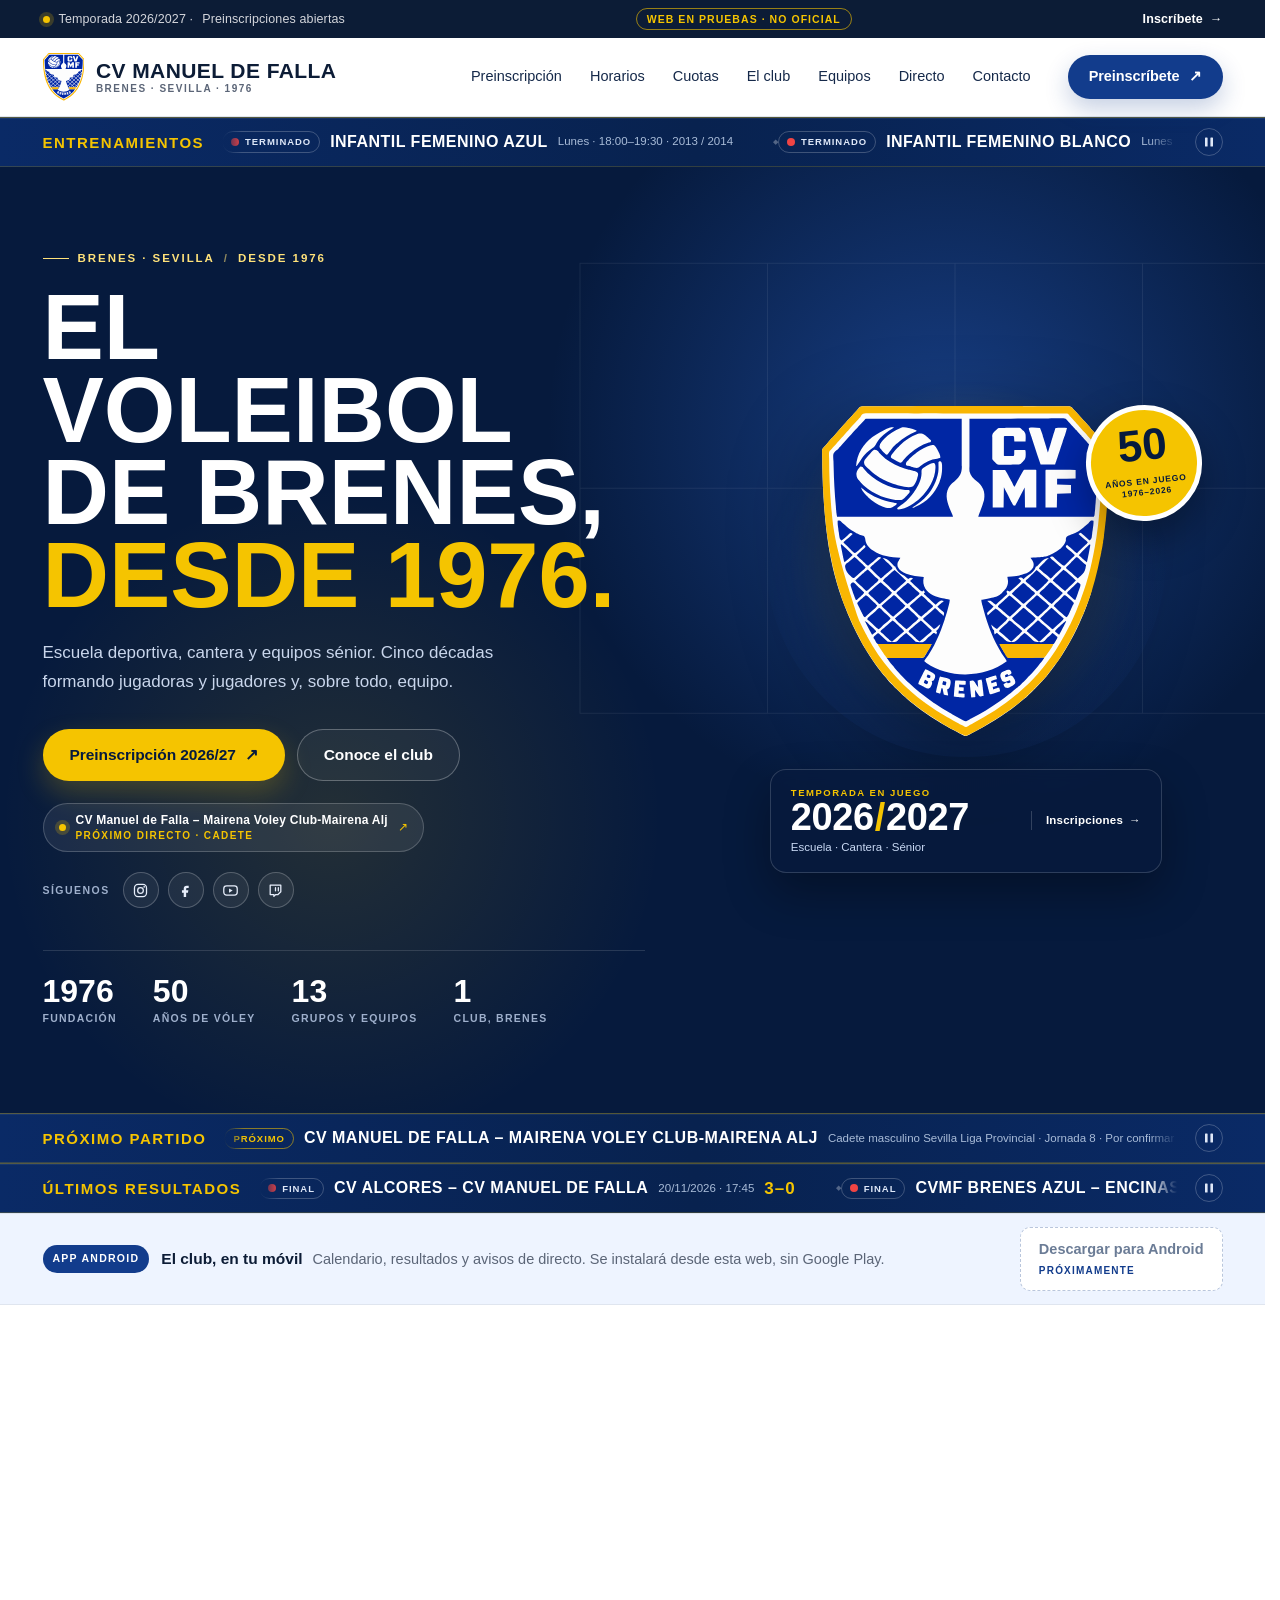
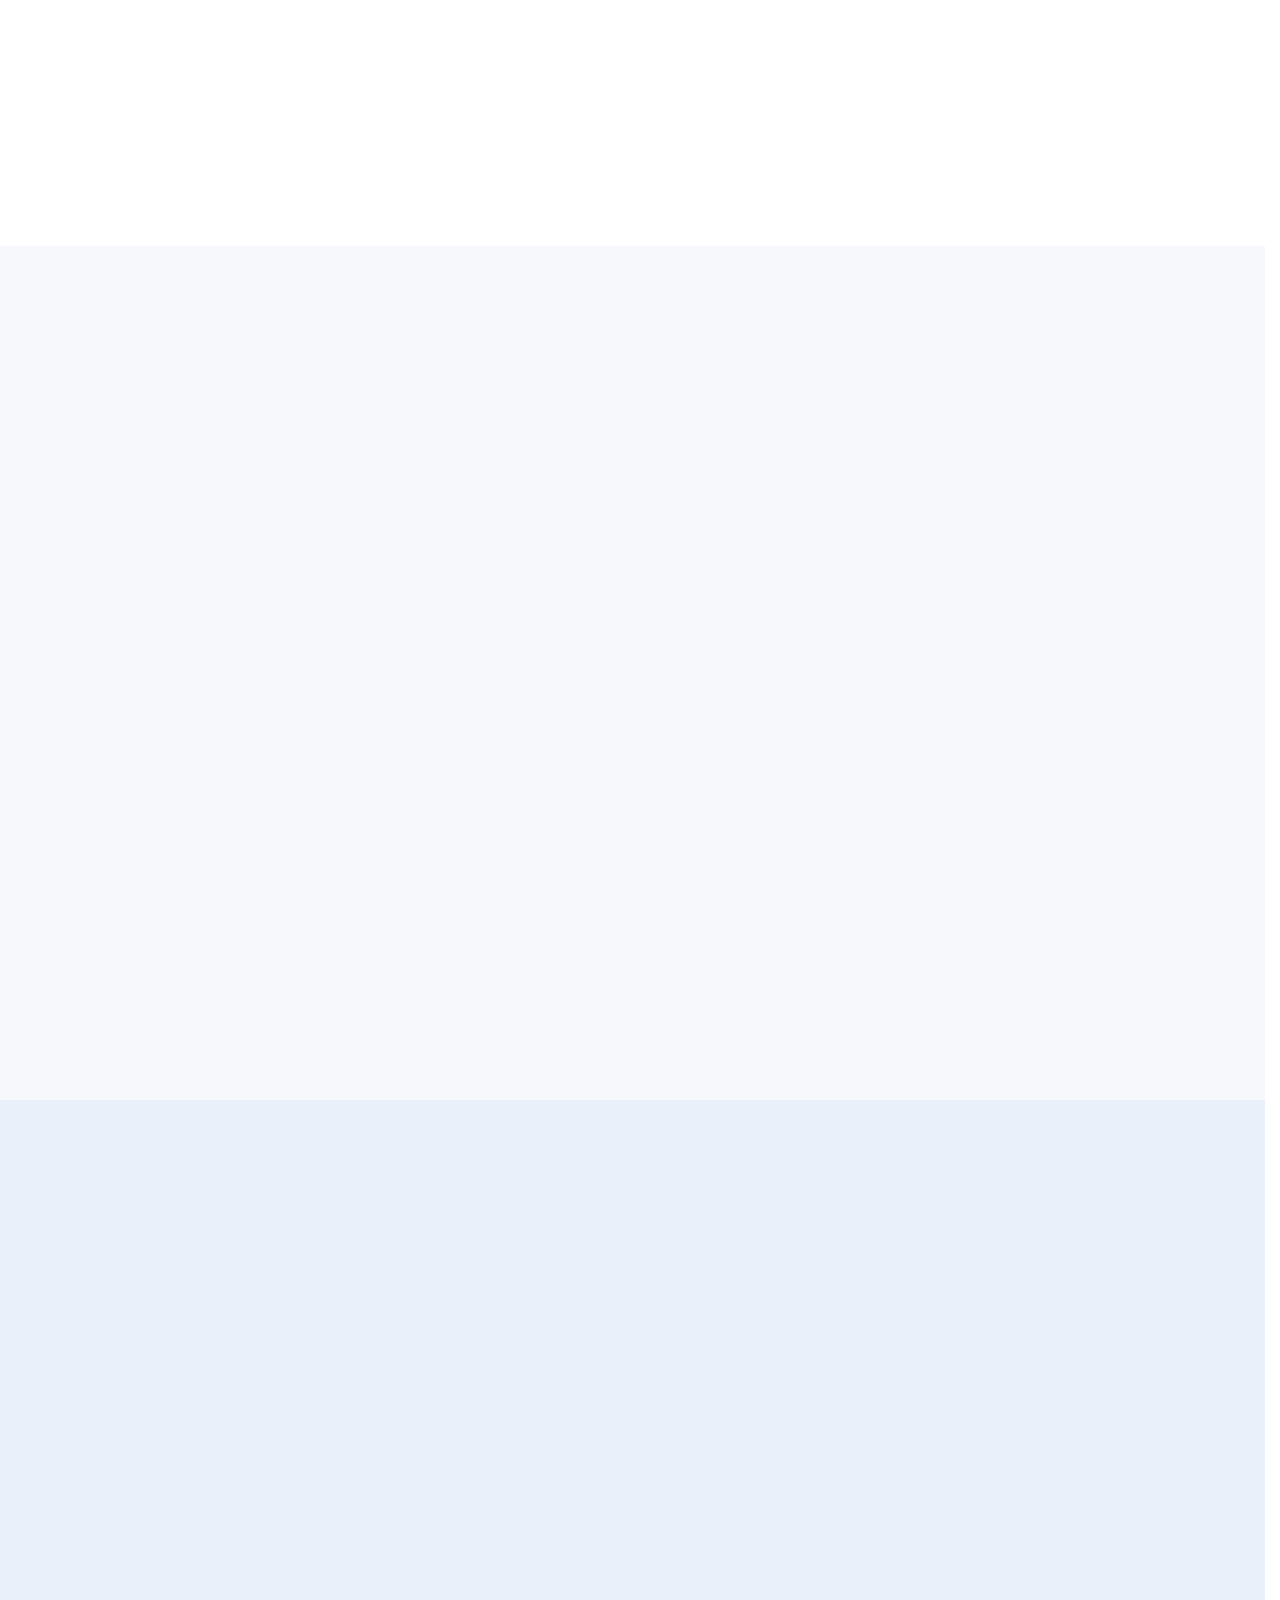
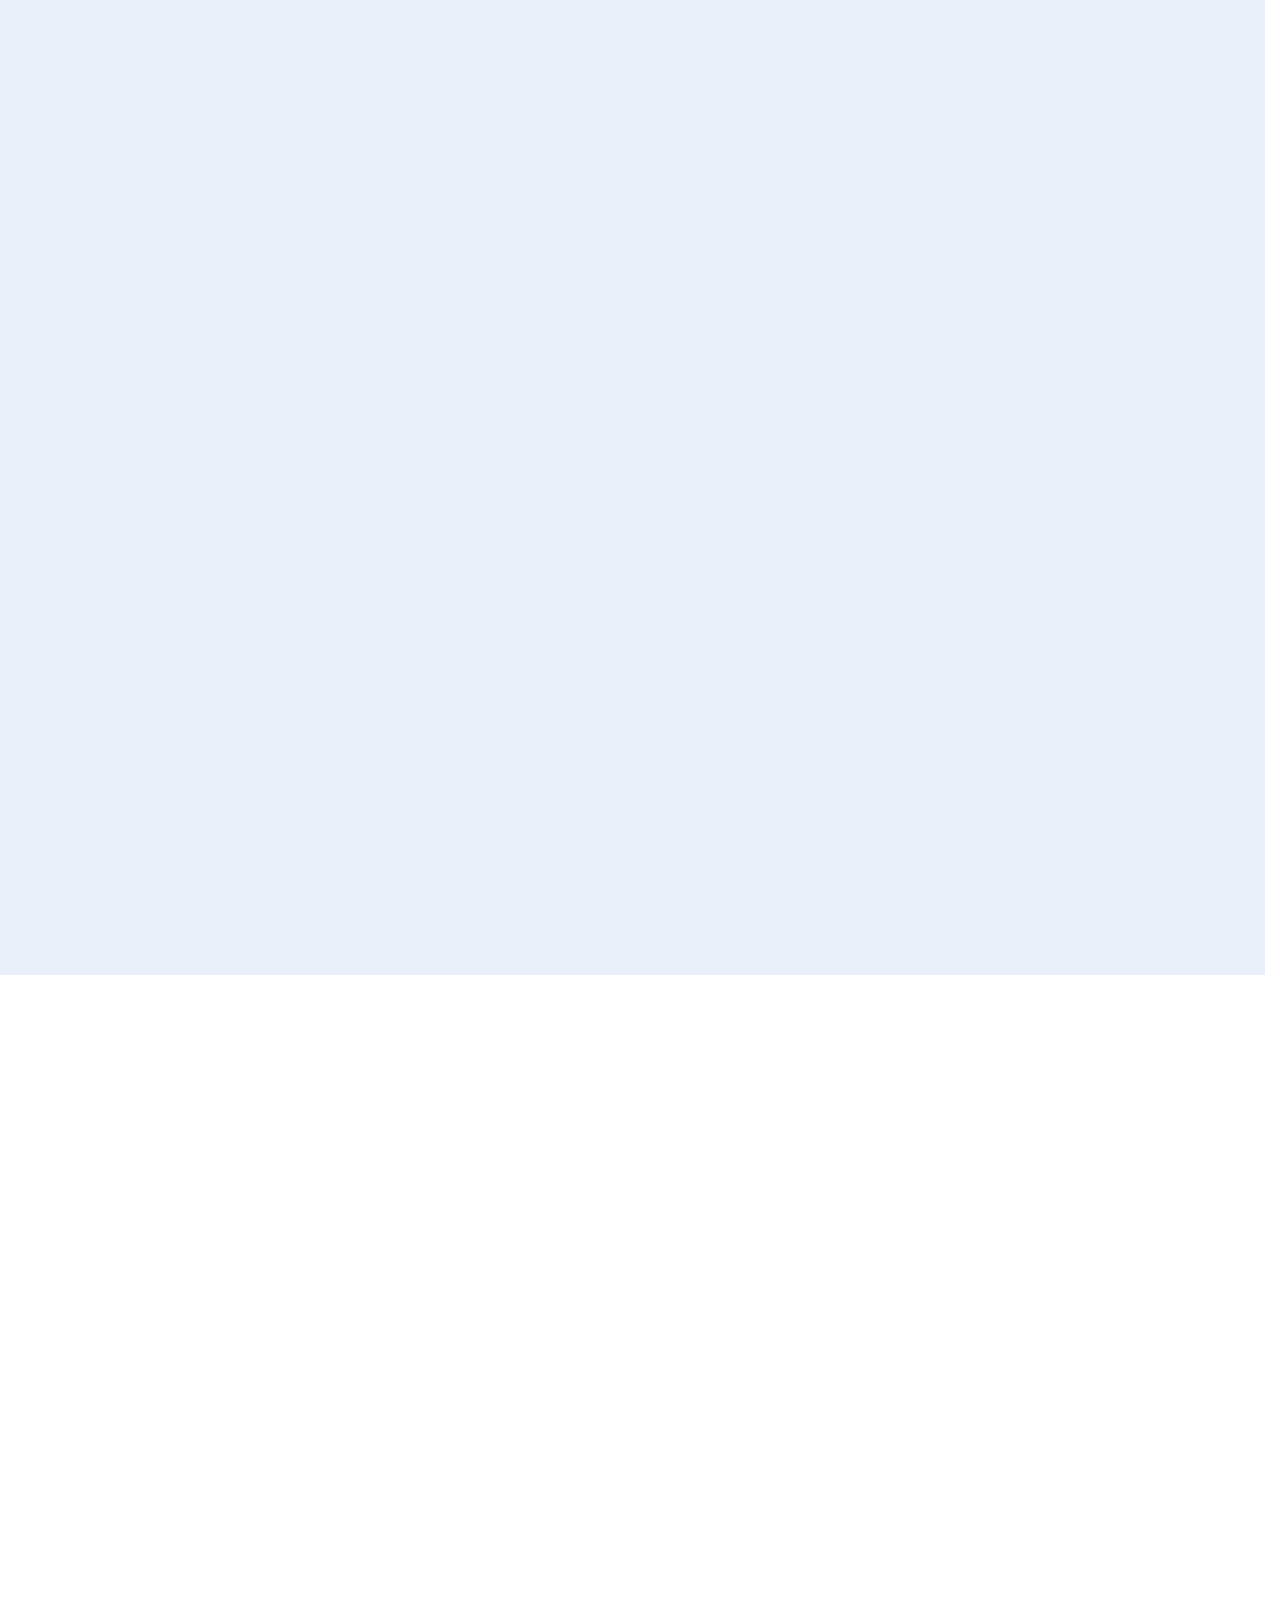
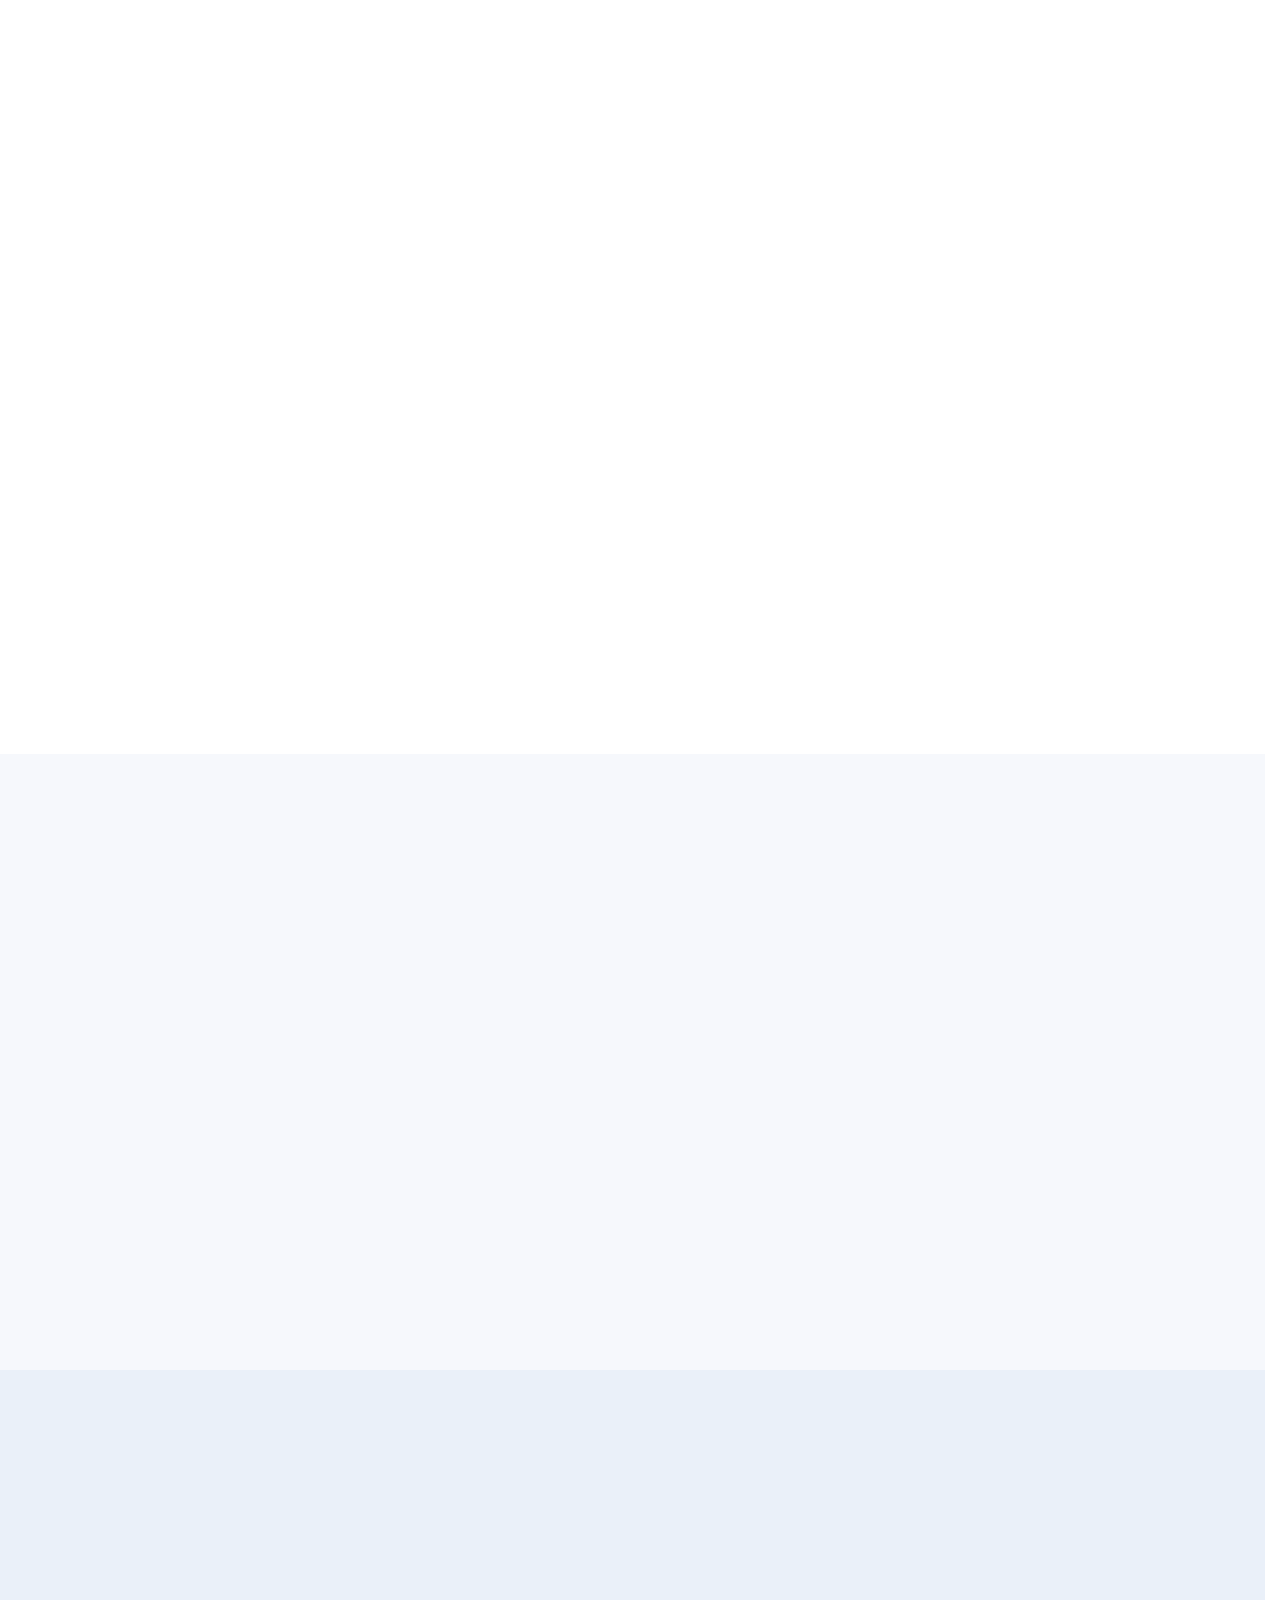
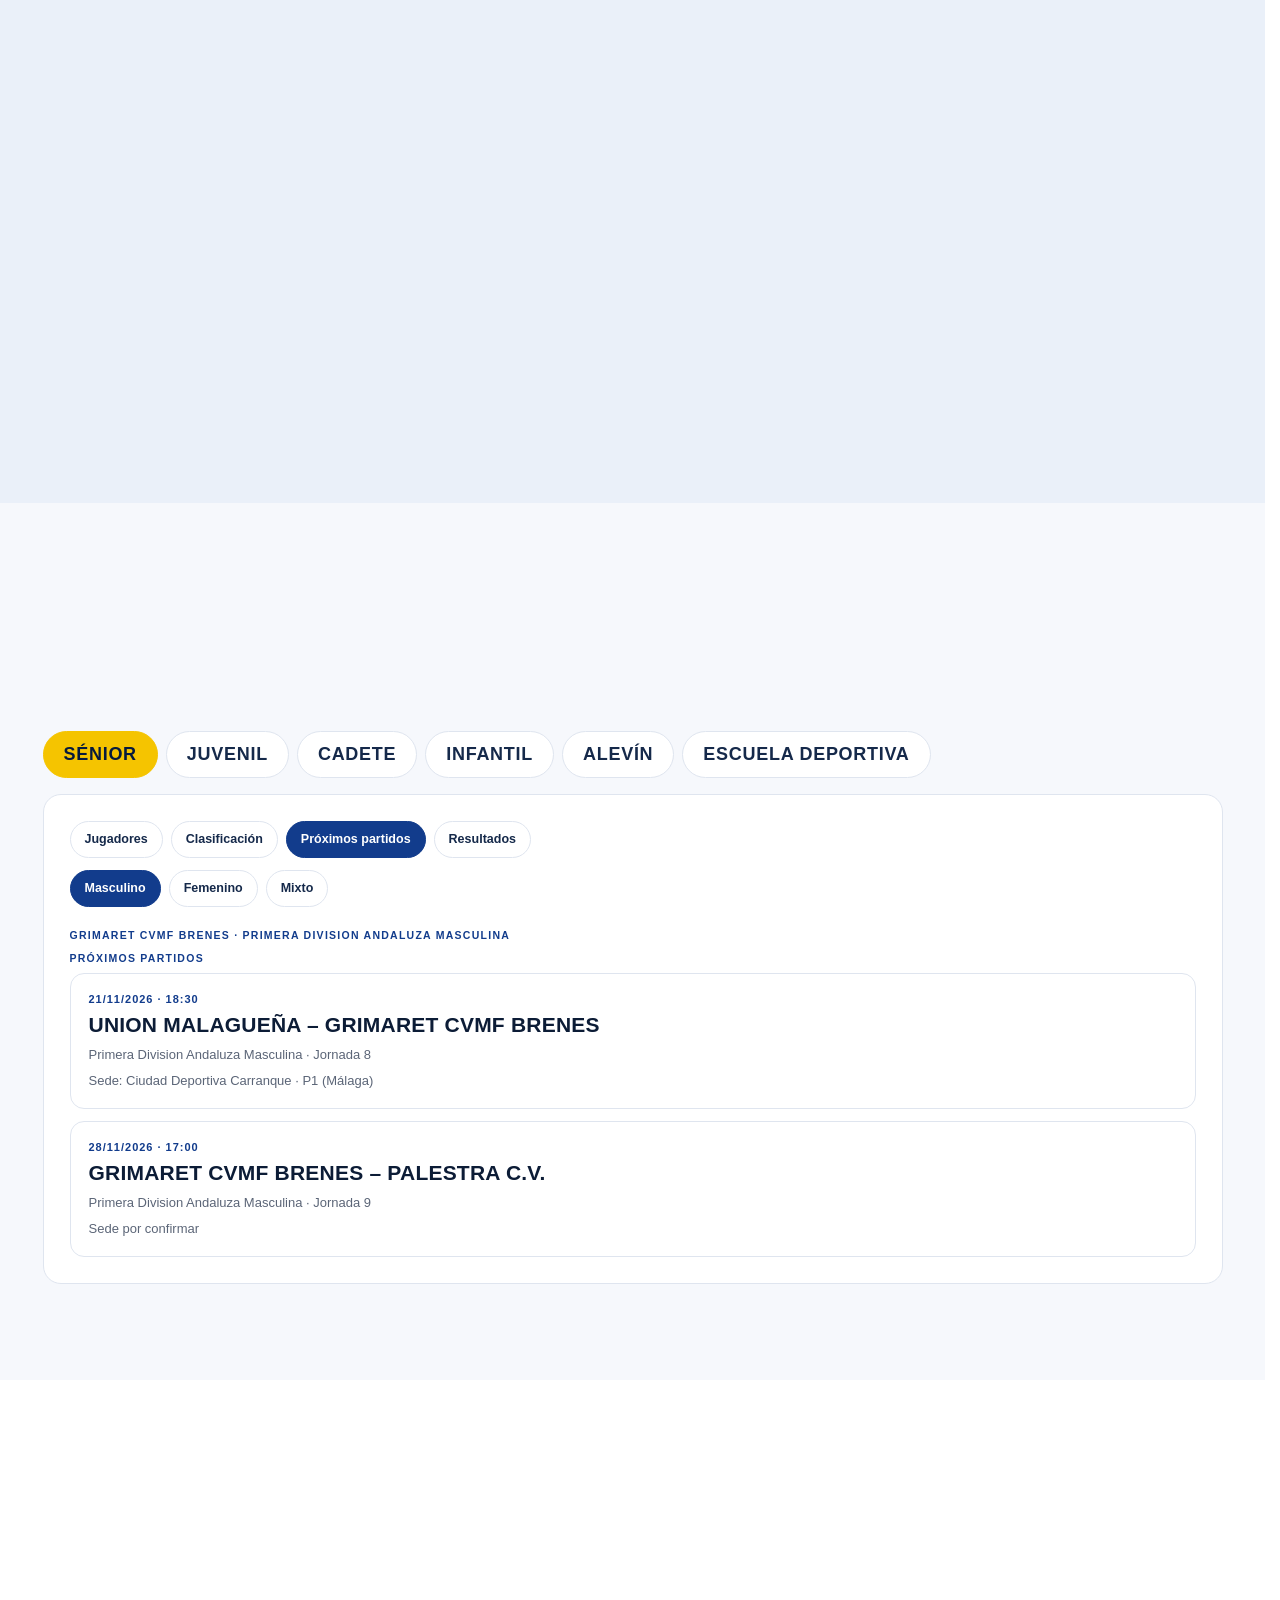
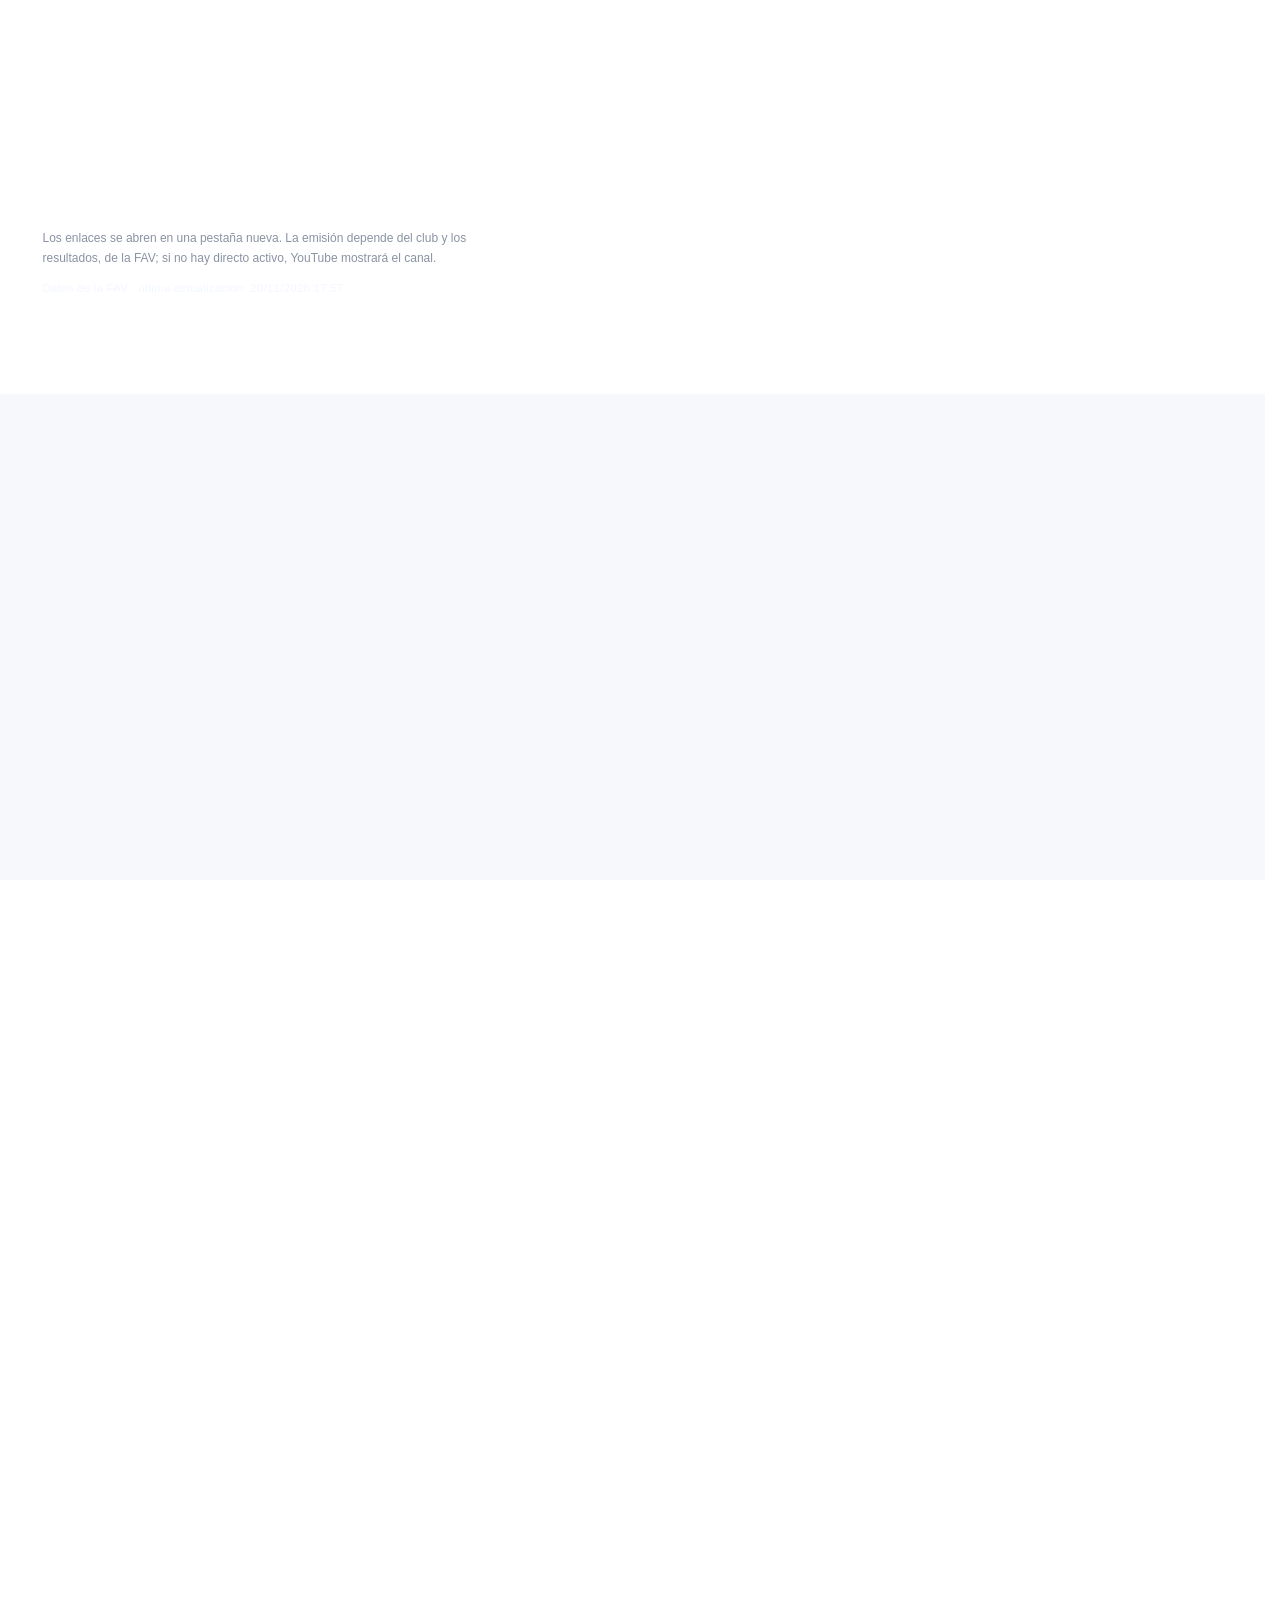
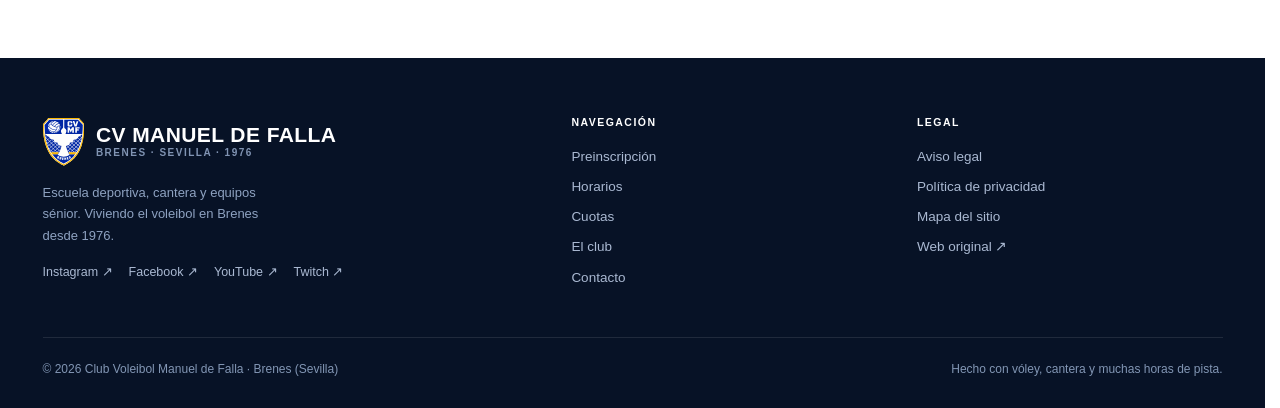
==== commit 109f9c83: "Actualiza partidos del club desde la FAV" ====
--- a/ABRIR-WEB-CLUB-VOLEIBOL.html
+++ b/ABRIR-WEB-CLUB-VOLEIBOL.html
@@ -3408,17 +3408,6 @@
   "eventos": [
     {
       "evento": "CV Alcores – CV Manuel de Falla",
-      "categoria": "Cadete",
-      "competicion": "Cadete masculino Sevilla Liga Provincial · Jornada 7",
-      "fecha": "20/11/2026 · 17:45",
-      "marcador": "",
-      "estado": "next",
-      "youtube": "",
-      "fav": "https://www.favoley.net/publico/seccion.php?seccion=competicion&id=1314&vista=calendario&grupo=91&fase=115",
-      "sede": "Pabellon Placido Fernandez Viagas · P1 (Alcalá de Guadaíra)"
-    },
-    {
-      "evento": "CV Alcores – CV Manuel de Falla",
       "categoria": "Juvenil",
       "competicion": "Juvenil masculino Sevilla Liga Provincial · Jornada 6",
       "fecha": "21/11/2026 · 11:30",
@@ -3484,6 +3473,16 @@
       "sede": "Pabellon Municipal de Villaverde del Rio · P1"
     },
     {
+      "evento": "CV Manuel de Falla – Mairena Voley Club-Mairena Alj",
+      "categoria": "Cadete",
+      "competicion": "Cadete masculino Sevilla Liga Provincial · Jornada 8",
+      "fecha": "Por confirmar",
+      "marcador": "",
+      "estado": "next",
+      "youtube": "",
+      "fav": "https://www.favoley.net/publico/seccion.php?seccion=competicion&id=1314&vista=calendario&grupo=91&fase=115"
+    },
+    {
       "evento": "CV Utrera – Mgs Seguros CVMF Brenes",
       "categoria": "Alevín",
       "competicion": "Alevin masculino Sevilla Liga Provincial · Jornada 4",
@@ -3512,17 +3511,6 @@
       "estado": "next",
       "youtube": "",
       "fav": "https://www.favoley.net/publico/seccion.php?seccion=competicion&id=1260&vista=calendario&grupo=153&fase=227"
-    },
-    {
-      "evento": "CV Manuel de Falla – Kairós",
-      "categoria": "Cadete",
-      "competicion": "Cadete masculino Sevilla Liga Provincial · Jornada 5",
-      "fecha": "07/11/2026 · 09:30",
-      "marcador": "0–3",
-      "estado": "final",
-      "youtube": "",
-      "fav": "https://www.favoley.net/publico/seccion.php?seccion=competicion&id=1314&vista=calendario&grupo=91&fase=115",
-      "sede": "Complejo Polideportivo Raúl Fernández Pavón (Brenes)"
     },
     {
       "evento": "CVMF Brenes Azul – Golden Team",
@@ -3622,6 +3610,17 @@
       "youtube": "",
       "fav": "https://www.favoley.net/publico/seccion.php?seccion=competicion&id=1260&vista=calendario&grupo=153&fase=227",
       "sede": "Pabellon La Estacion · P3 (Fuentes de Andalucía)"
+    },
+    {
+      "evento": "CV Alcores – CV Manuel de Falla",
+      "categoria": "Cadete",
+      "competicion": "Cadete masculino Sevilla Liga Provincial · Jornada 7",
+      "fecha": "20/11/2026 · 17:45",
+      "marcador": "3–0",
+      "estado": "final",
+      "youtube": "",
+      "fav": "https://www.favoley.net/publico/seccion.php?seccion=competicion&id=1314&vista=calendario&grupo=91&fase=115",
+      "sede": "Pabellon Placido Fernandez Viagas · P1 (Alcalá de Guadaíra)"
     }
   ]
 }
@@ -3629,7 +3628,7 @@
 
   <script type="application/json" id="equipos-data">
 {
-  "actualizado": "20/11/2026 17:52",
+  "actualizado": "20/11/2026 17:57",
   "equipos": [
     {
       "categoria": "Sénior",
@@ -4258,28 +4257,16 @@
         }
       ],
       "proximo": {
-        "evento": "CV Alcores – CV Manuel de Falla",
+        "evento": "CV Manuel de Falla – Mairena Voley Club-Mairena Alj",
         "categoria": "Cadete",
-        "competicion": "Cadete masculino Sevilla Liga Provincial · Jornada 7",
-        "fecha": "20/11/2026 · 17:45",
+        "competicion": "Cadete masculino Sevilla Liga Provincial · Jornada 8",
+        "fecha": "Por confirmar",
         "marcador": "",
         "estado": "next",
         "youtube": "",
-        "fav": "https://www.favoley.net/publico/seccion.php?seccion=competicion&id=1314&vista=calendario&grupo=91&fase=115",
-        "sede": "Pabellon Placido Fernandez Viagas · P1 (Alcalá de Guadaíra)"
+        "fav": "https://www.favoley.net/publico/seccion.php?seccion=competicion&id=1314&vista=calendario&grupo=91&fase=115"
       },
       "proximos": [
-        {
-          "evento": "CV Alcores – CV Manuel de Falla",
-          "categoria": "Cadete",
-          "competicion": "Cadete masculino Sevilla Liga Provincial · Jornada 7",
-          "fecha": "20/11/2026 · 17:45",
-          "marcador": "",
-          "estado": "next",
-          "youtube": "",
-          "fav": "https://www.favoley.net/publico/seccion.php?seccion=competicion&id=1314&vista=calendario&grupo=91&fase=115",
-          "sede": "Pabellon Placido Fernandez Viagas · P1 (Alcalá de Guadaíra)"
-        },
         {
           "evento": "CV Manuel de Falla – Mairena Voley Club-Mairena Alj",
           "categoria": "Cadete",
@@ -4289,10 +4276,25 @@
           "estado": "next",
           "youtube": "",
           "fav": "https://www.favoley.net/publico/seccion.php?seccion=competicion&id=1314&vista=calendario&grupo=91&fase=115"
+        },
+        {
+          "evento": "C.D. Adriano – CV Manuel de Falla",
+          "categoria": "Cadete",
+          "competicion": "Cadete masculino Sevilla Liga Provincial · Jornada 9",
+          "fecha": "Por confirmar",
+          "marcador": "",
+          "estado": "next",
+          "youtube": "",
+          "fav": "https://www.favoley.net/publico/seccion.php?seccion=competicion&id=1314&vista=calendario&grupo=91&fase=115"
         }
       ],
       "resultados": [
         {
+          "evento": "CV Alcores – CV Manuel de Falla",
+          "fecha": "20/11/2026 · 17:45",
+          "marcador": "3–0"
+        },
+        {
           "evento": "CV Manuel de Falla – Kairós",
           "fecha": "07/11/2026 · 09:30",
           "marcador": "0–3"
@@ -4311,11 +4313,6 @@
           "evento": "CV Manuel de Falla – Sitting Volley Sevilla",
           "fecha": "18/10/2026 · 18:00",
           "marcador": "3–0"
-        },
-        {
-          "evento": "CV Manuel de Falla – Palestra C.V.",
-          "fecha": "18/10/2026 · 11:00",
-          "marcador": "0–3"
         }
       ]
     },
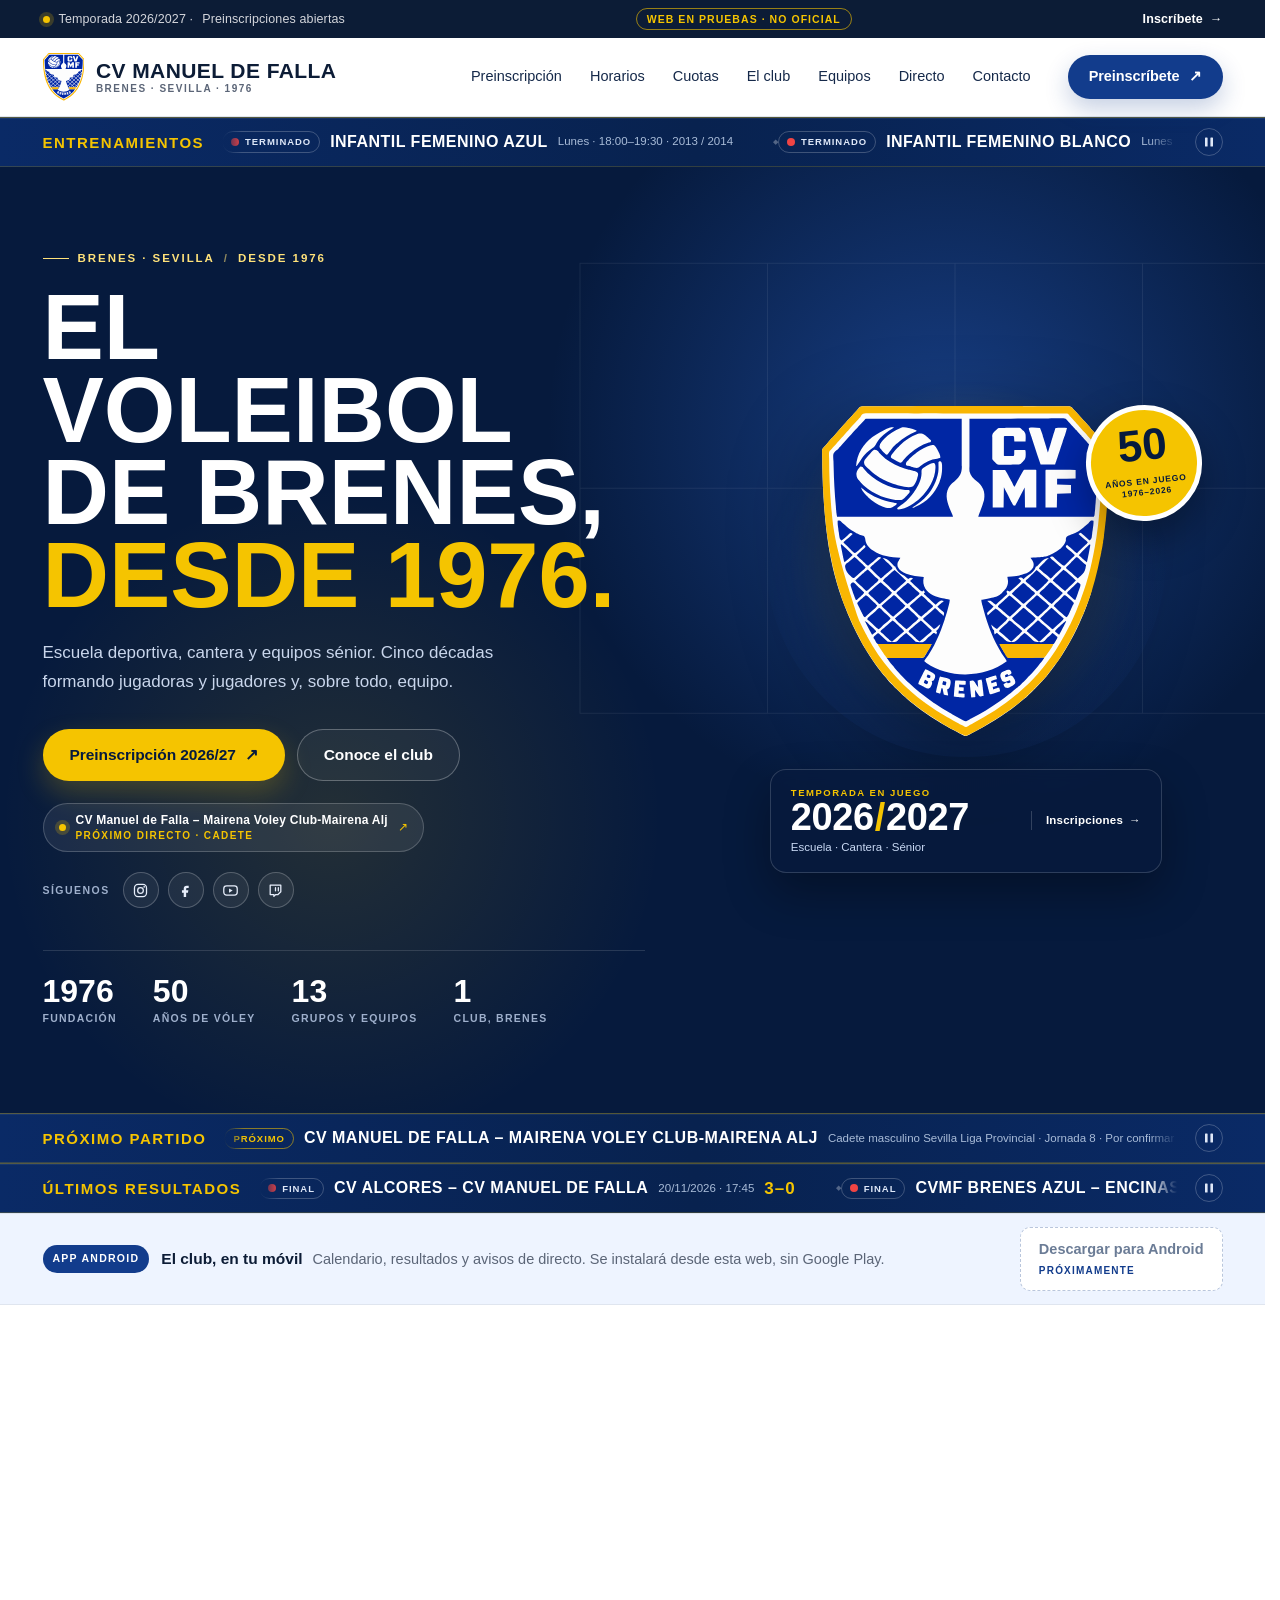
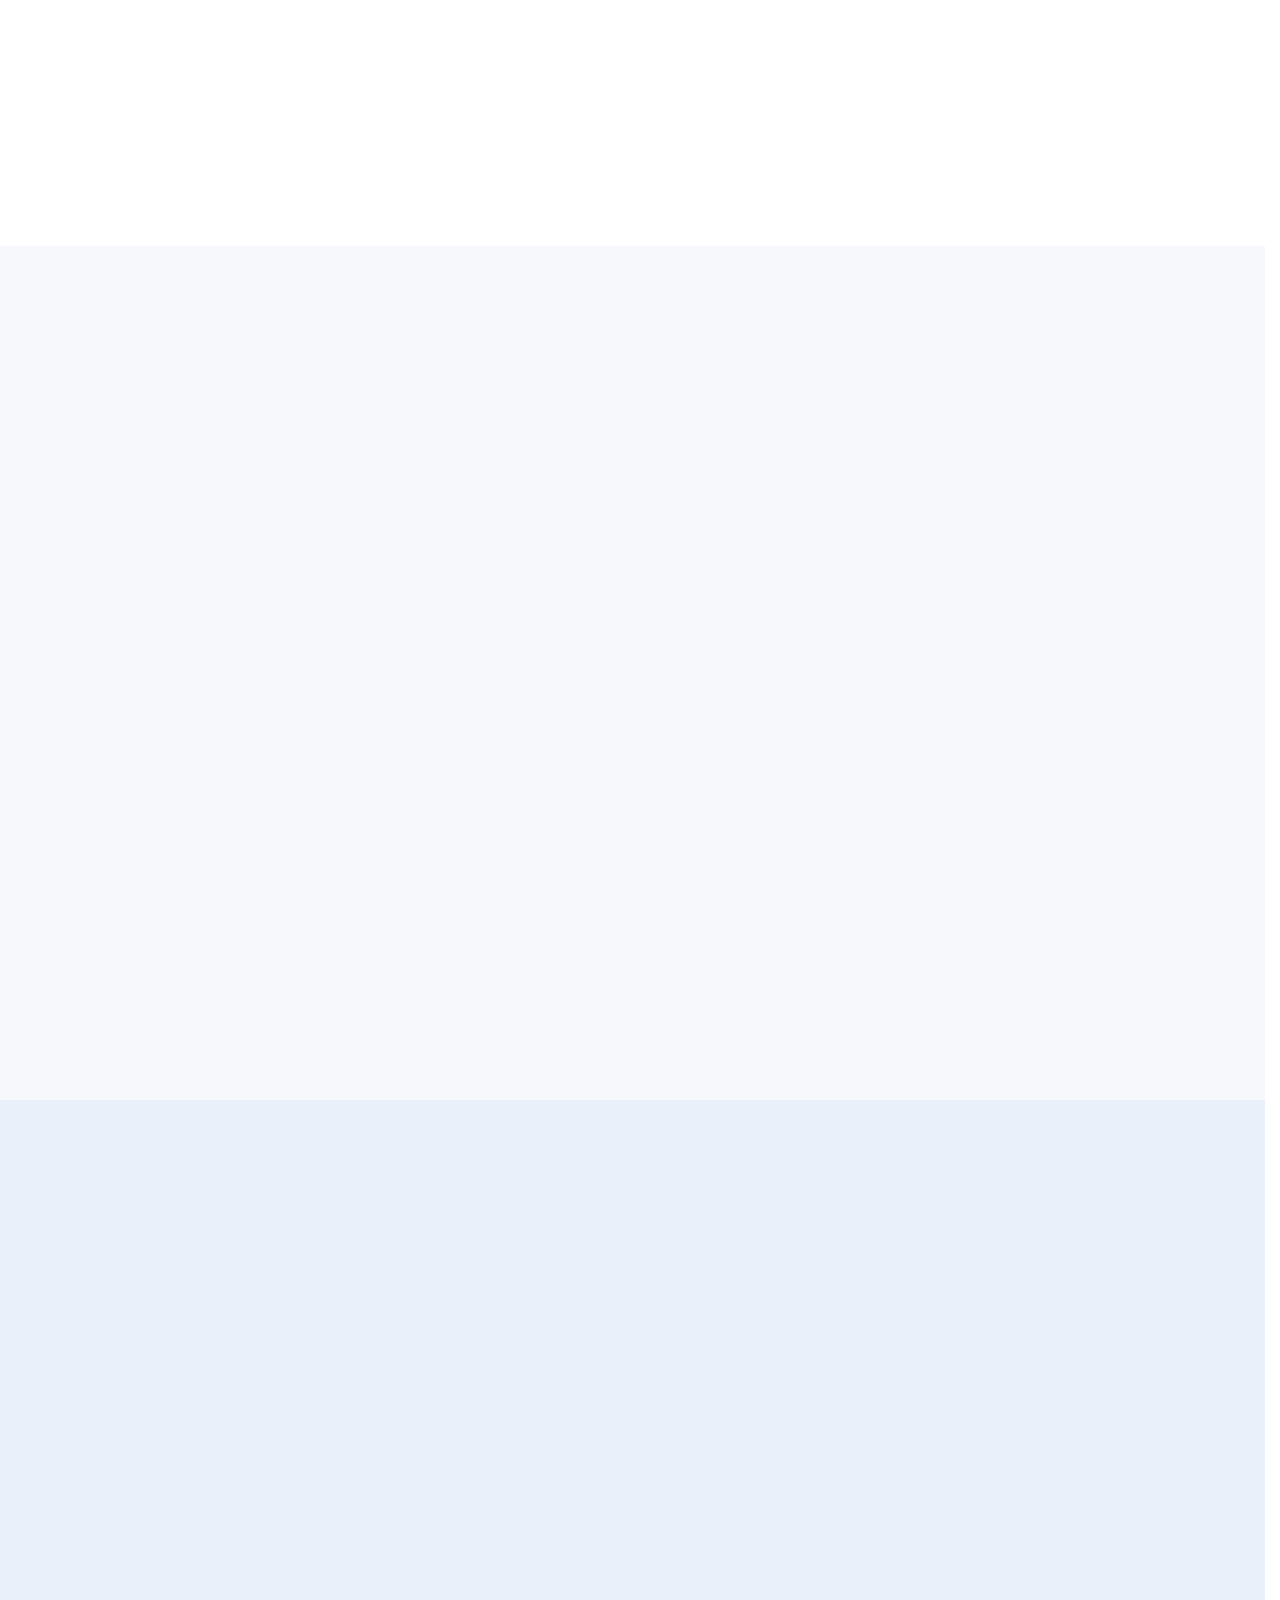
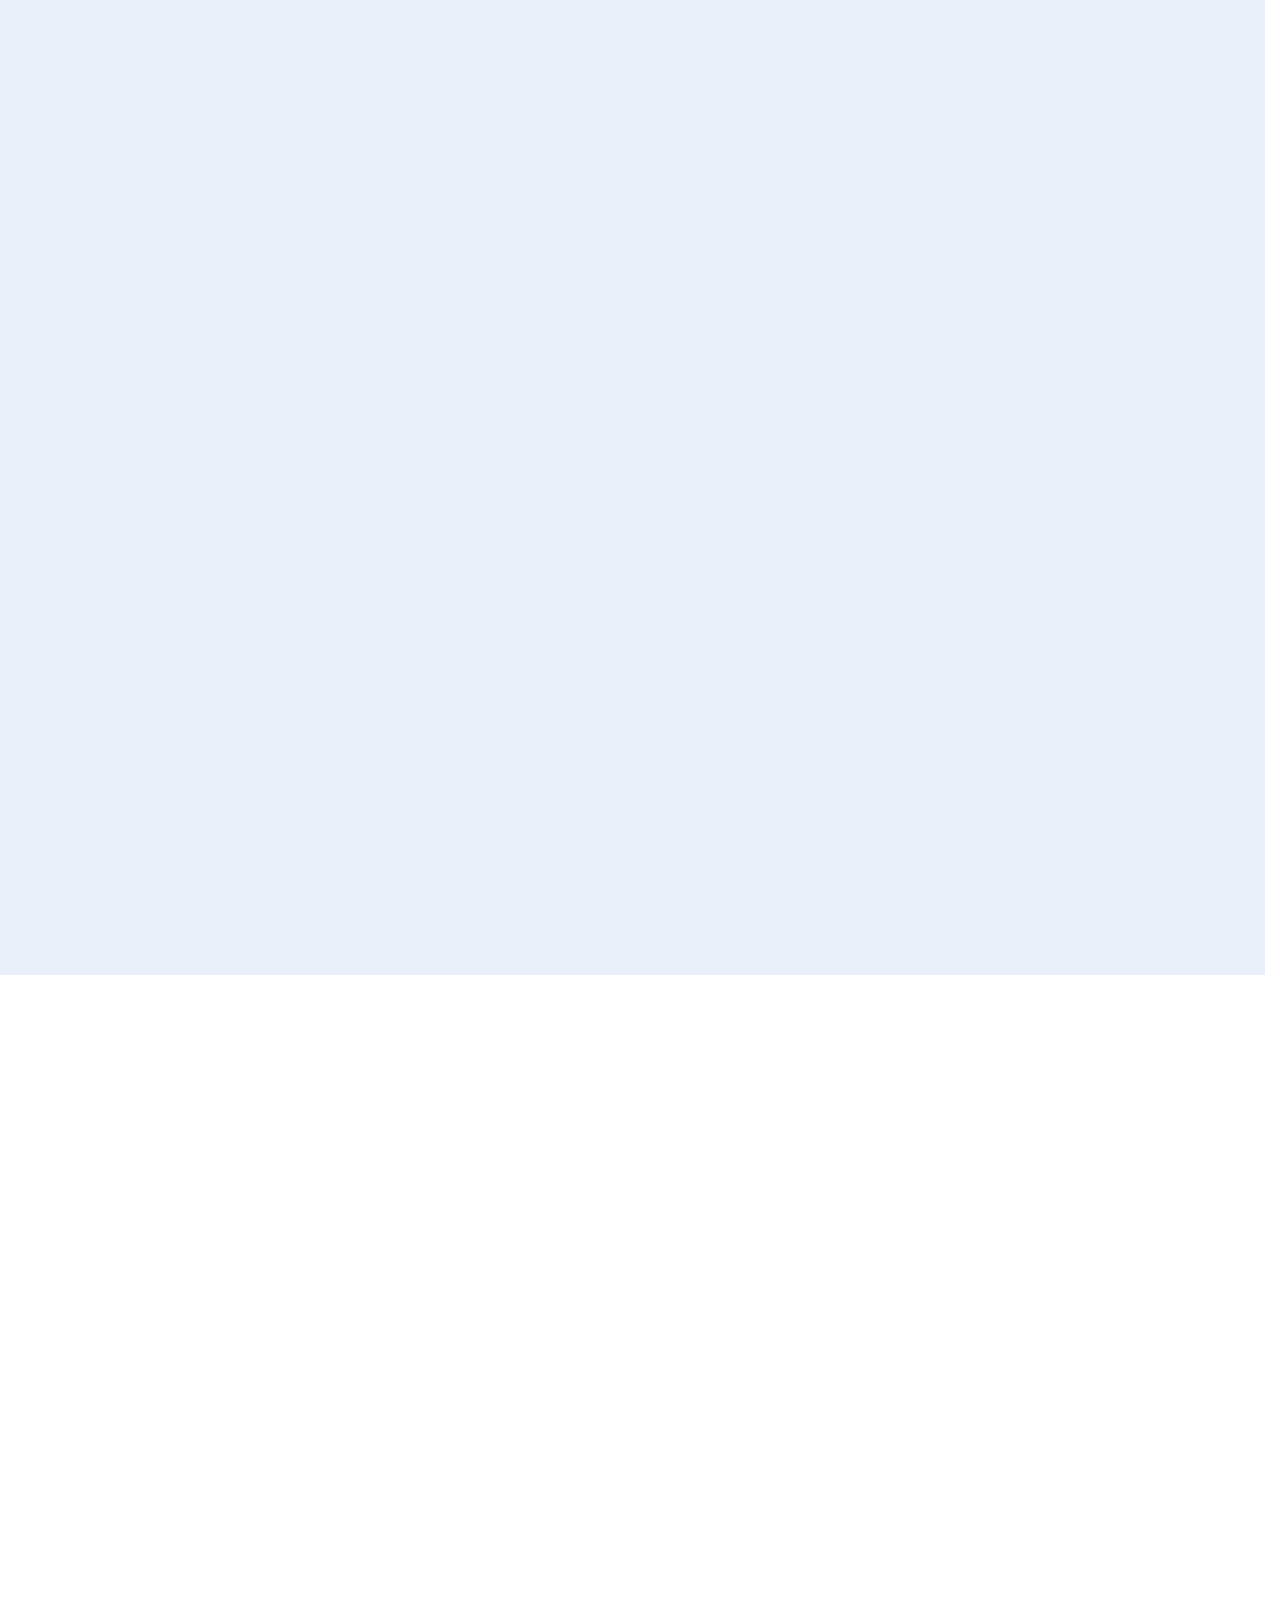
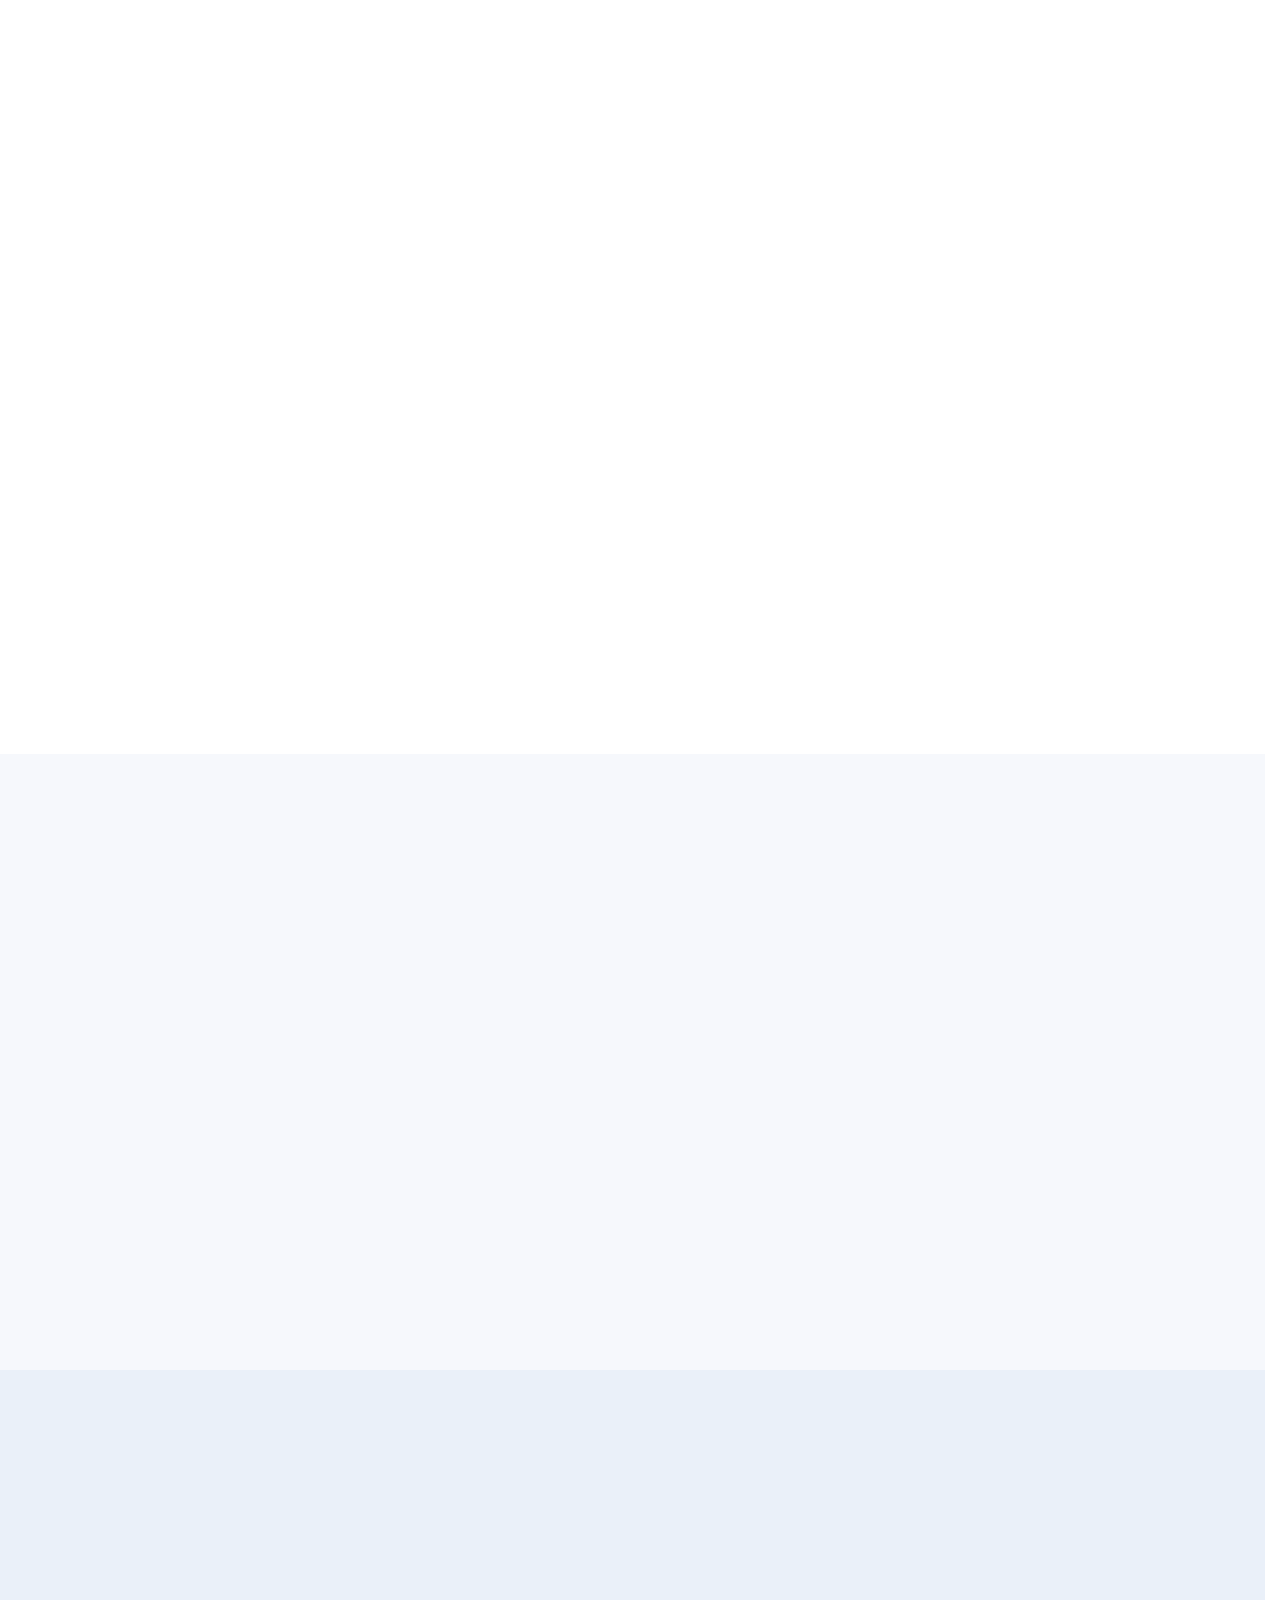
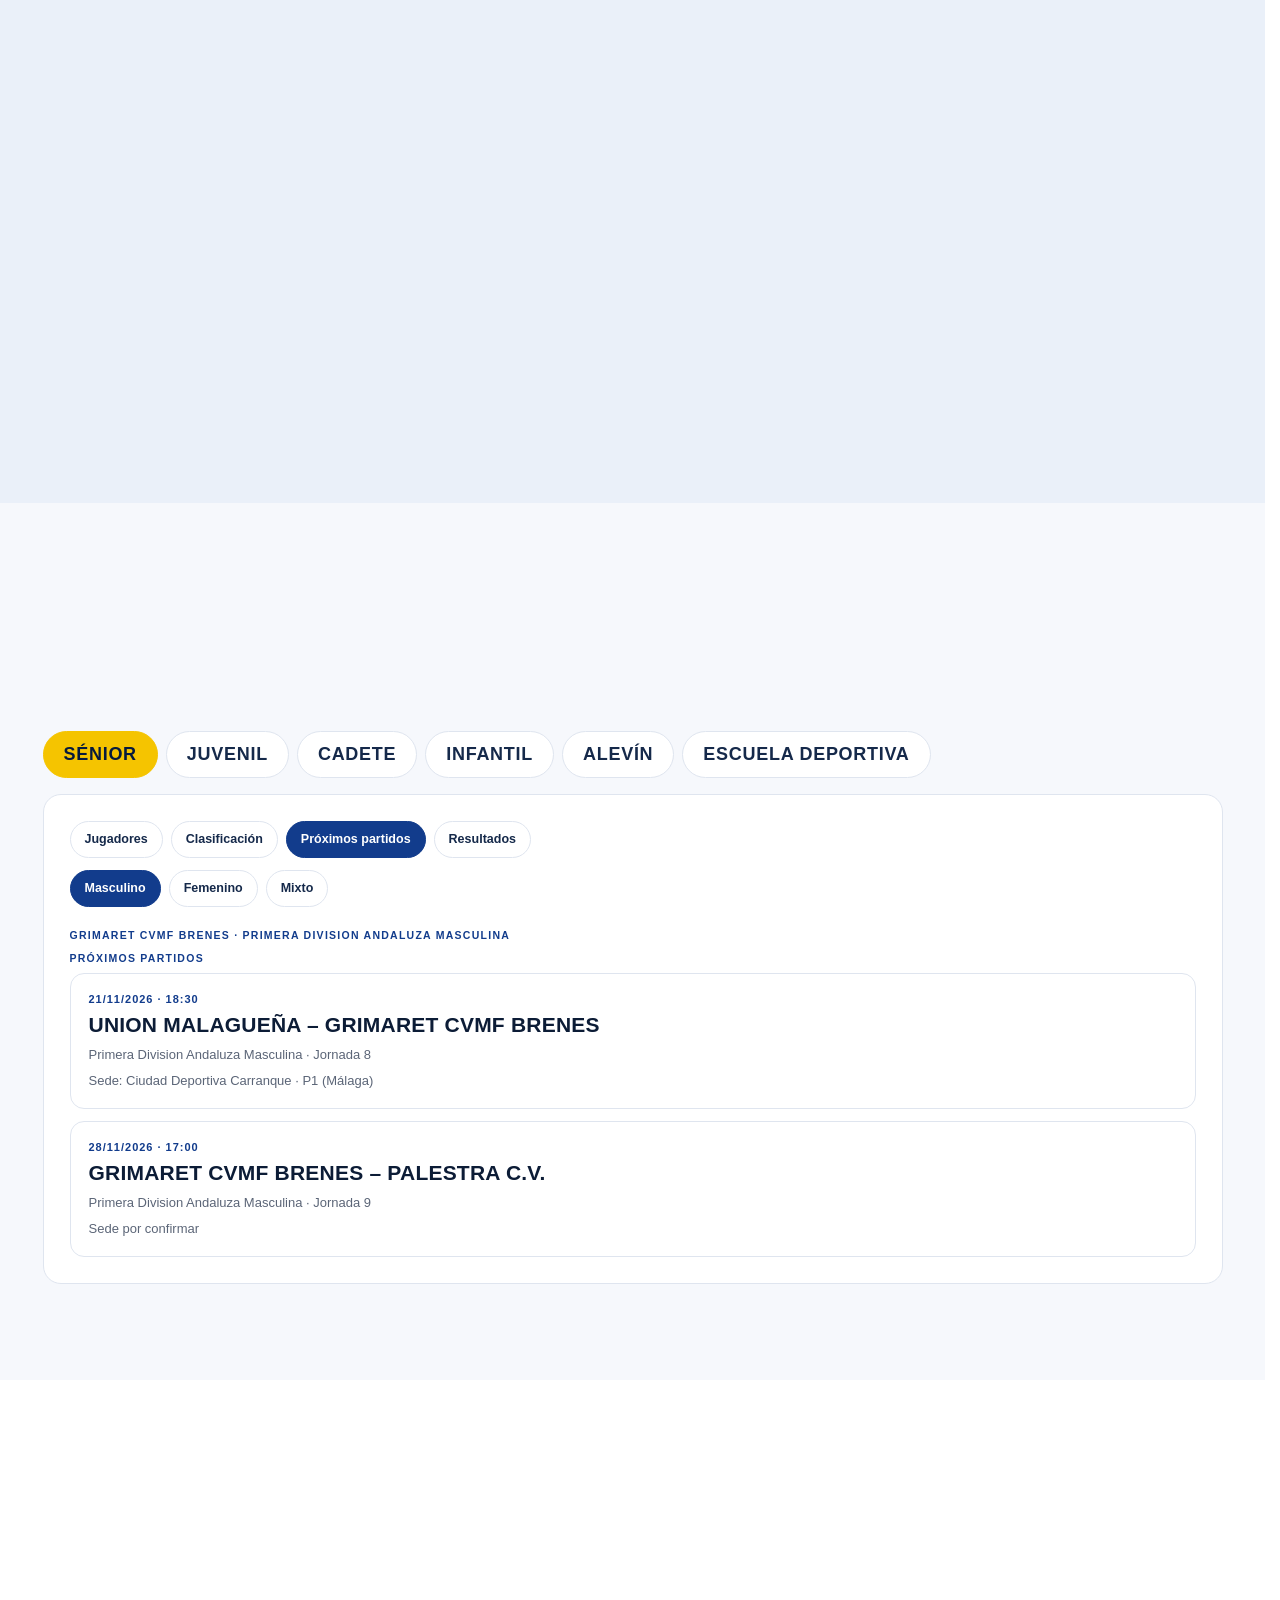
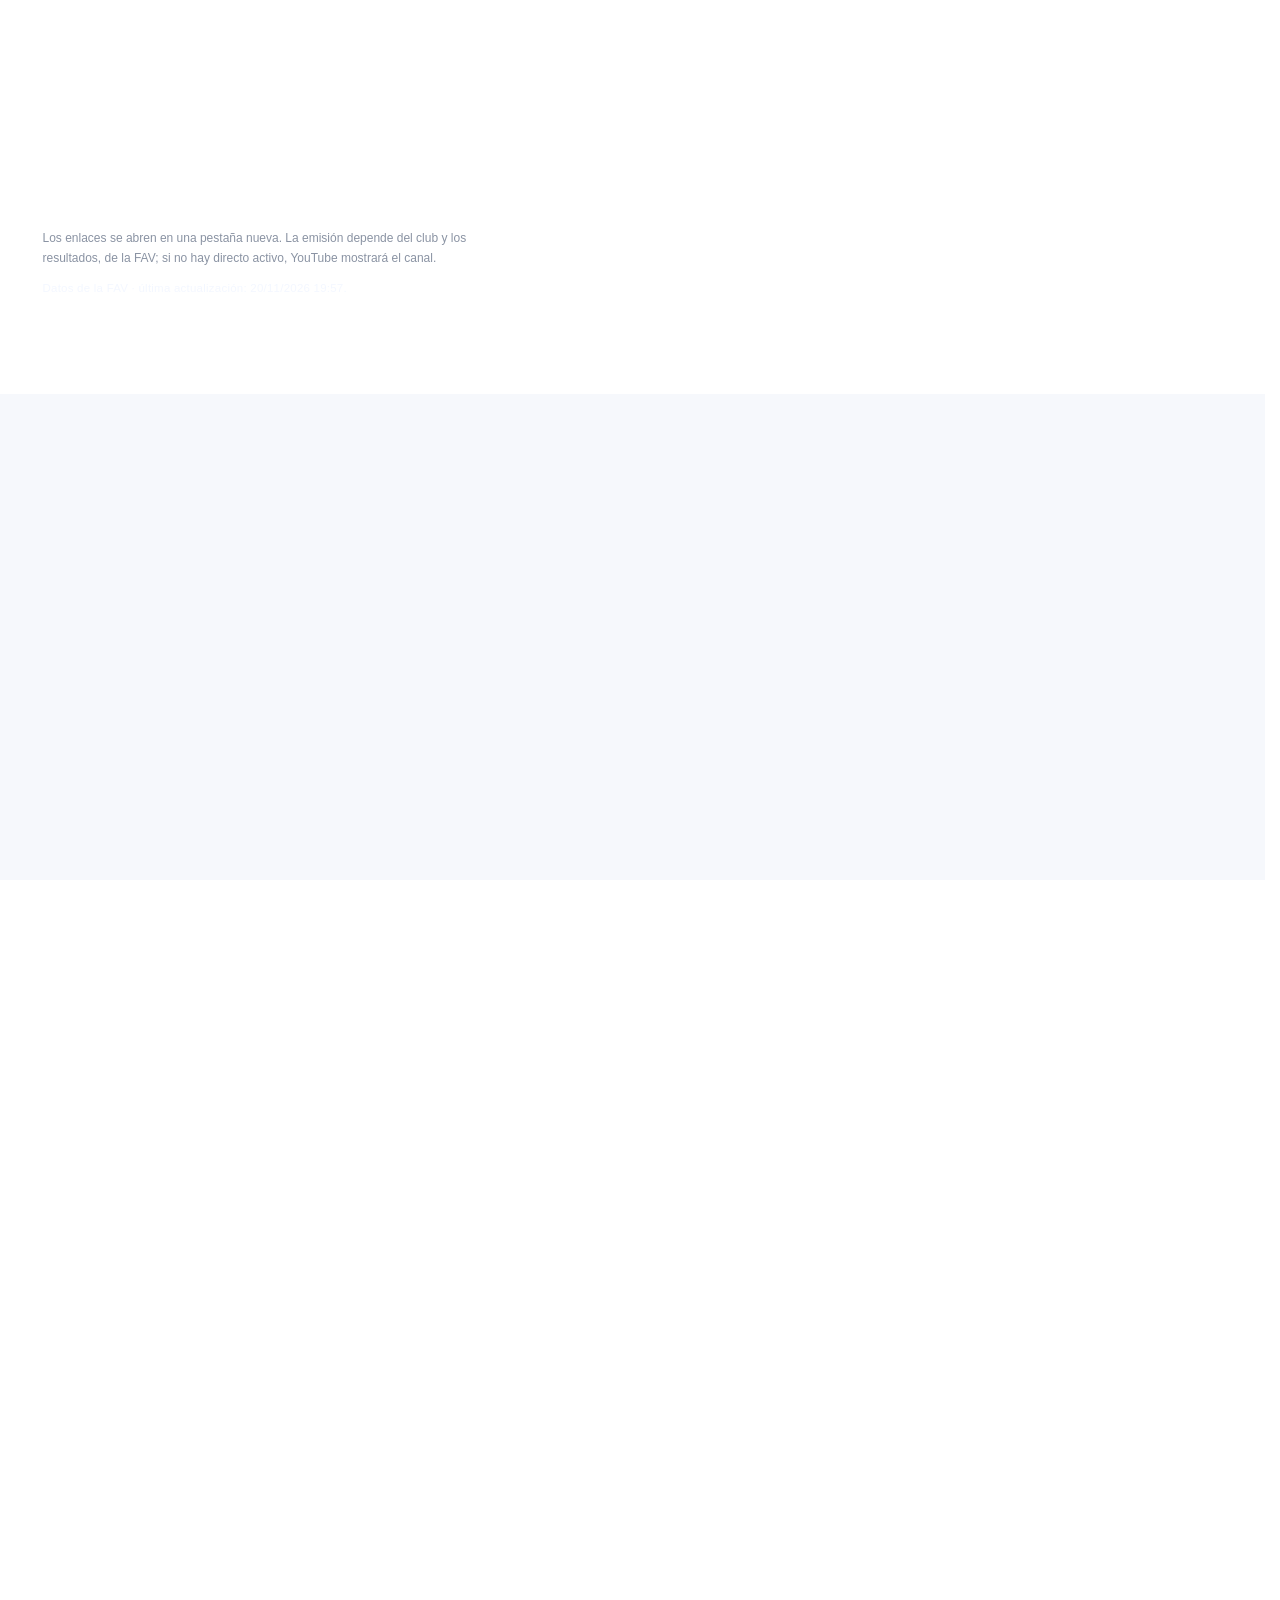
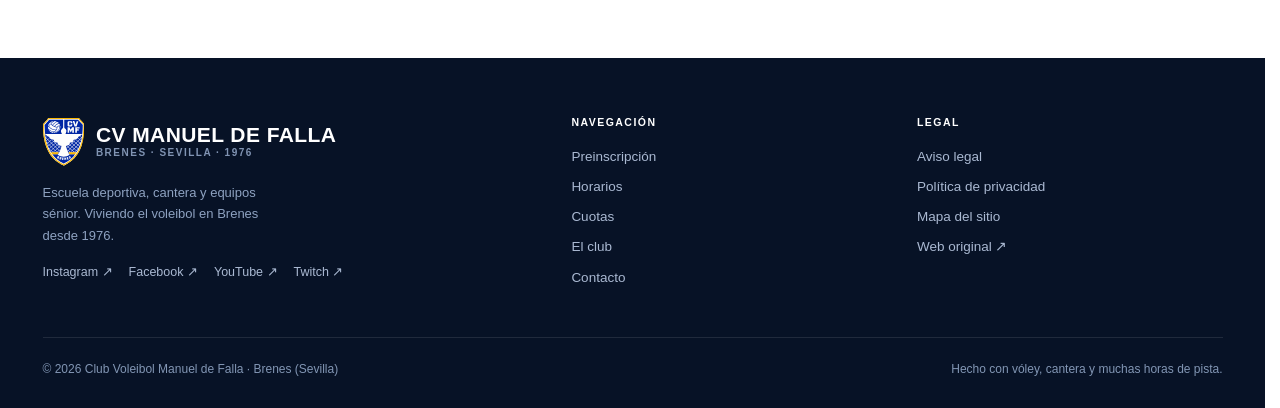
==== commit 787533b7: "Actualiza partidos del club desde la FAV" ====
--- a/ABRIR-WEB-CLUB-VOLEIBOL.html
+++ b/ABRIR-WEB-CLUB-VOLEIBOL.html
@@ -3628,7 +3628,7 @@
 
   <script type="application/json" id="equipos-data">
 {
-  "actualizado": "20/11/2026 17:57",
+  "actualizado": "20/11/2026 19:57",
   "equipos": [
     {
       "categoria": "Sénior",
@@ -4032,6 +4032,17 @@
       "clasificacion": [
         {
           "pos": "1",
+          "equipo": "Las Leonas",
+          "pts": "9",
+          "pj": "4",
+          "pg": "3",
+          "pp": "1",
+          "sf": "10",
+          "sc": "5",
+          "club": false
+        },
+        {
+          "pos": "2",
           "equipo": "CV Manuel de Falla",
           "pts": "7",
           "pj": "3",
@@ -4042,7 +4053,7 @@
           "club": true
         },
         {
-          "pos": "2",
+          "pos": "3",
           "equipo": "Kairós",
           "pts": "6",
           "pj": "3",
@@ -4050,17 +4061,6 @@
           "pp": "1",
           "sf": "7",
           "sc": "4",
-          "club": false
-        },
-        {
-          "pos": "3",
-          "equipo": "Las Leonas",
-          "pts": "6",
-          "pj": "3",
-          "pg": "2",
-          "pp": "1",
-          "sf": "7",
-          "sc": "5",
           "club": false
         },
         {
@@ -4089,11 +4089,11 @@
           "pos": "6",
           "equipo": "F. Cajasol Andalucía Azul",
           "pts": "0",
-          "pj": "3",
+          "pj": "4",
           "pg": "0",
-          "pp": "3",
+          "pp": "4",
           "sf": "0",
-          "sc": "9",
+          "sc": "12",
           "club": false
         }
       ],
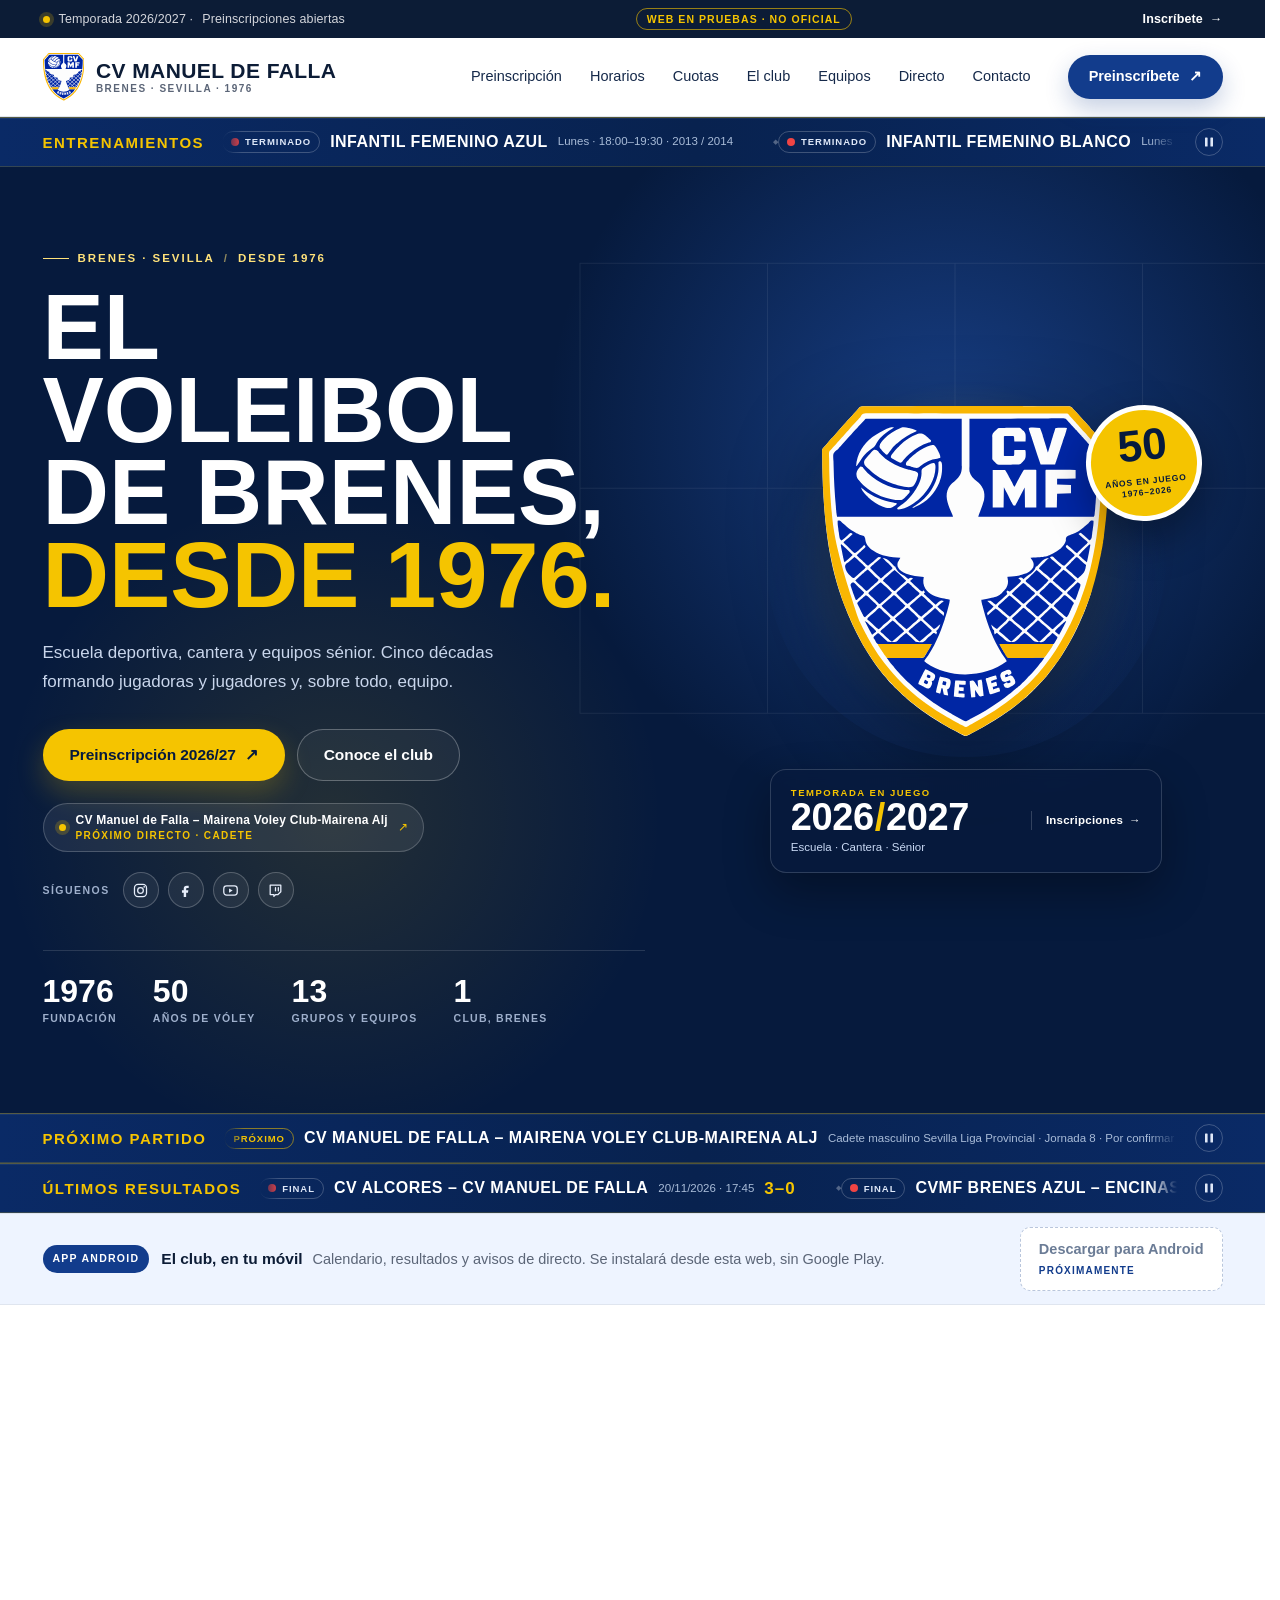
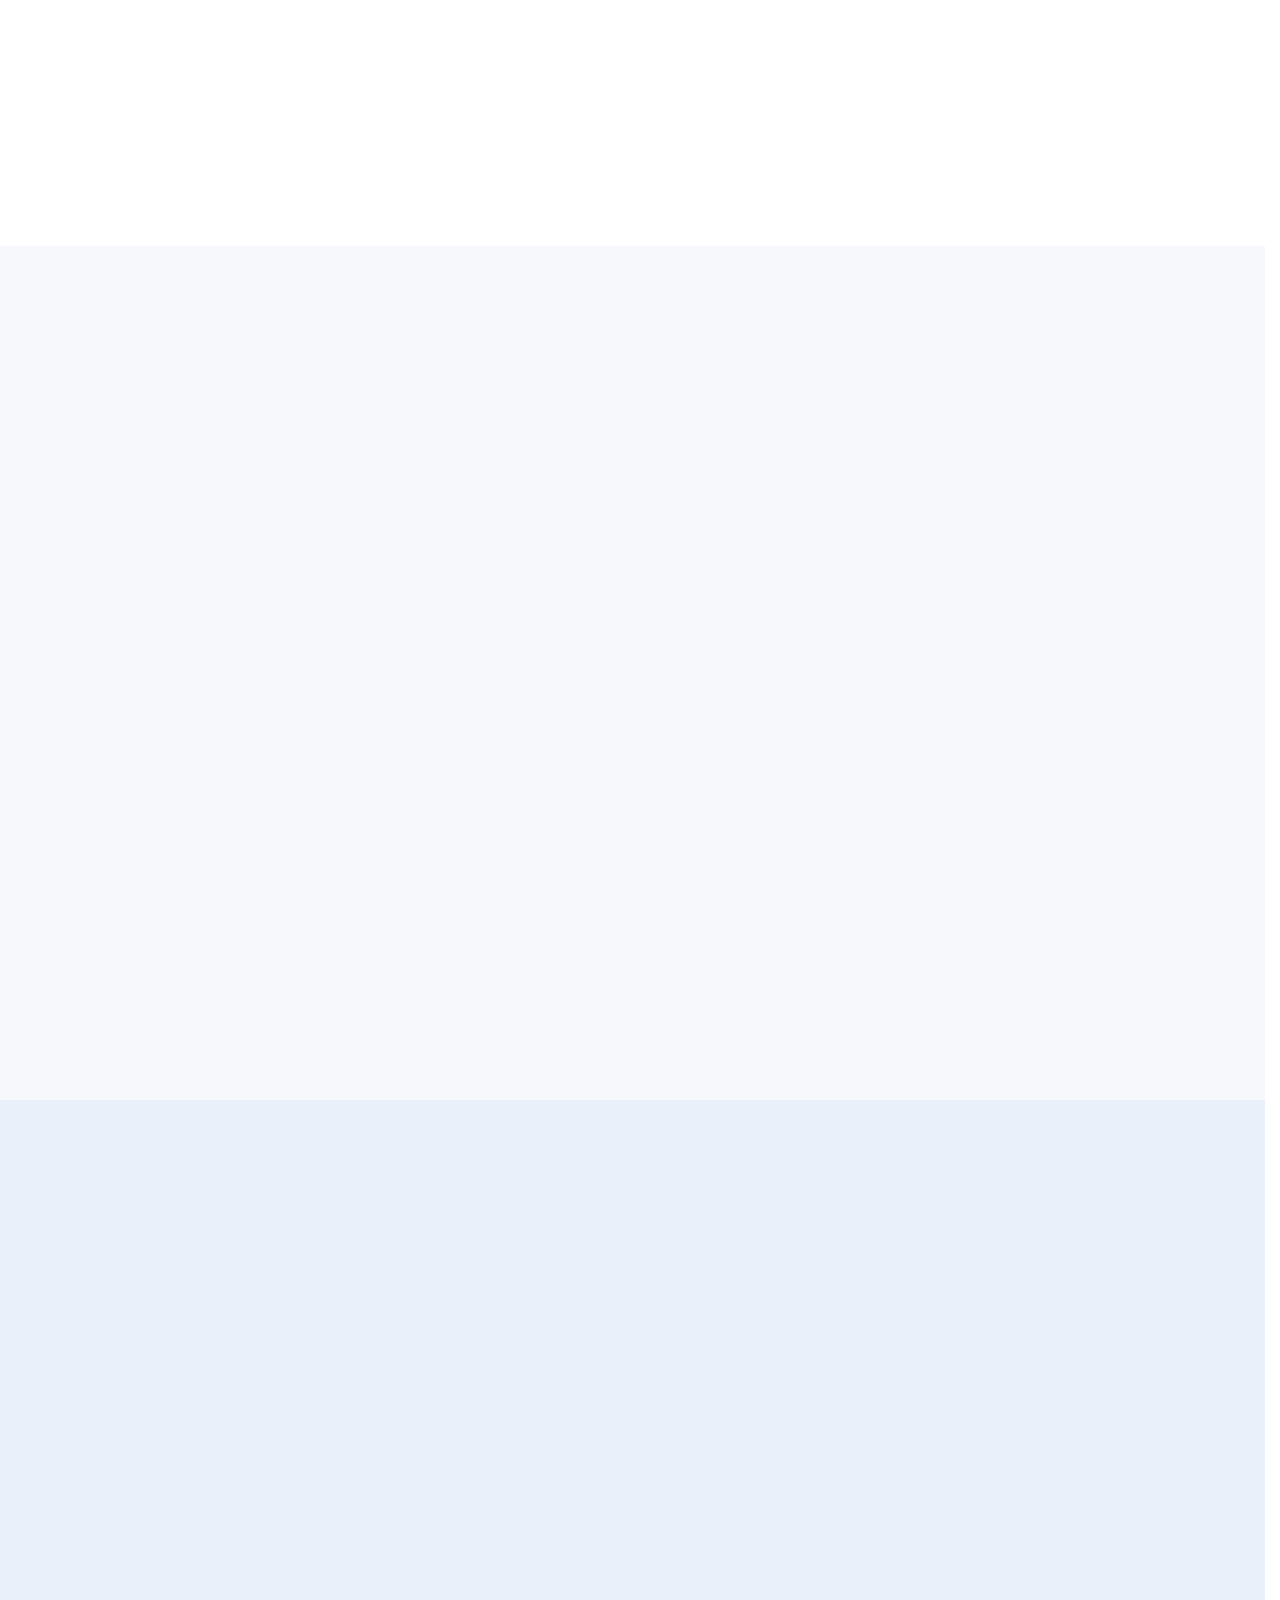
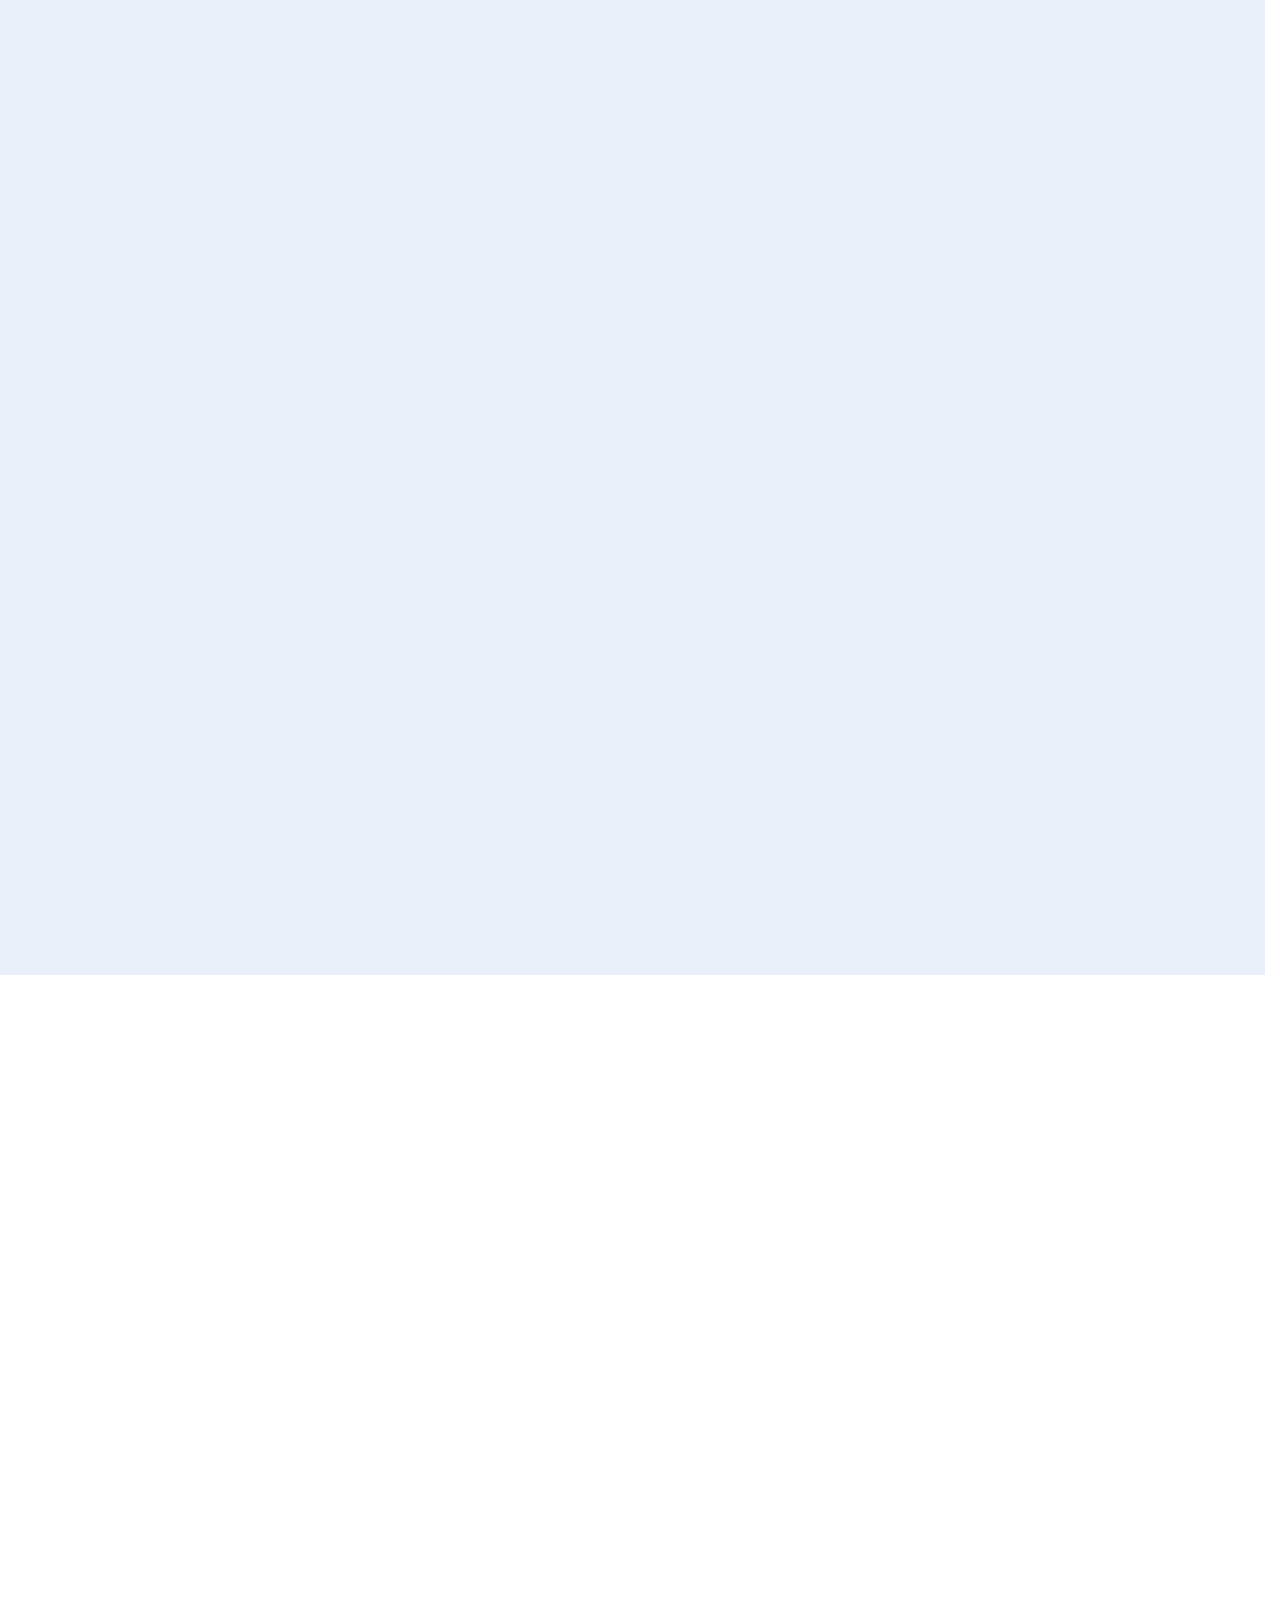
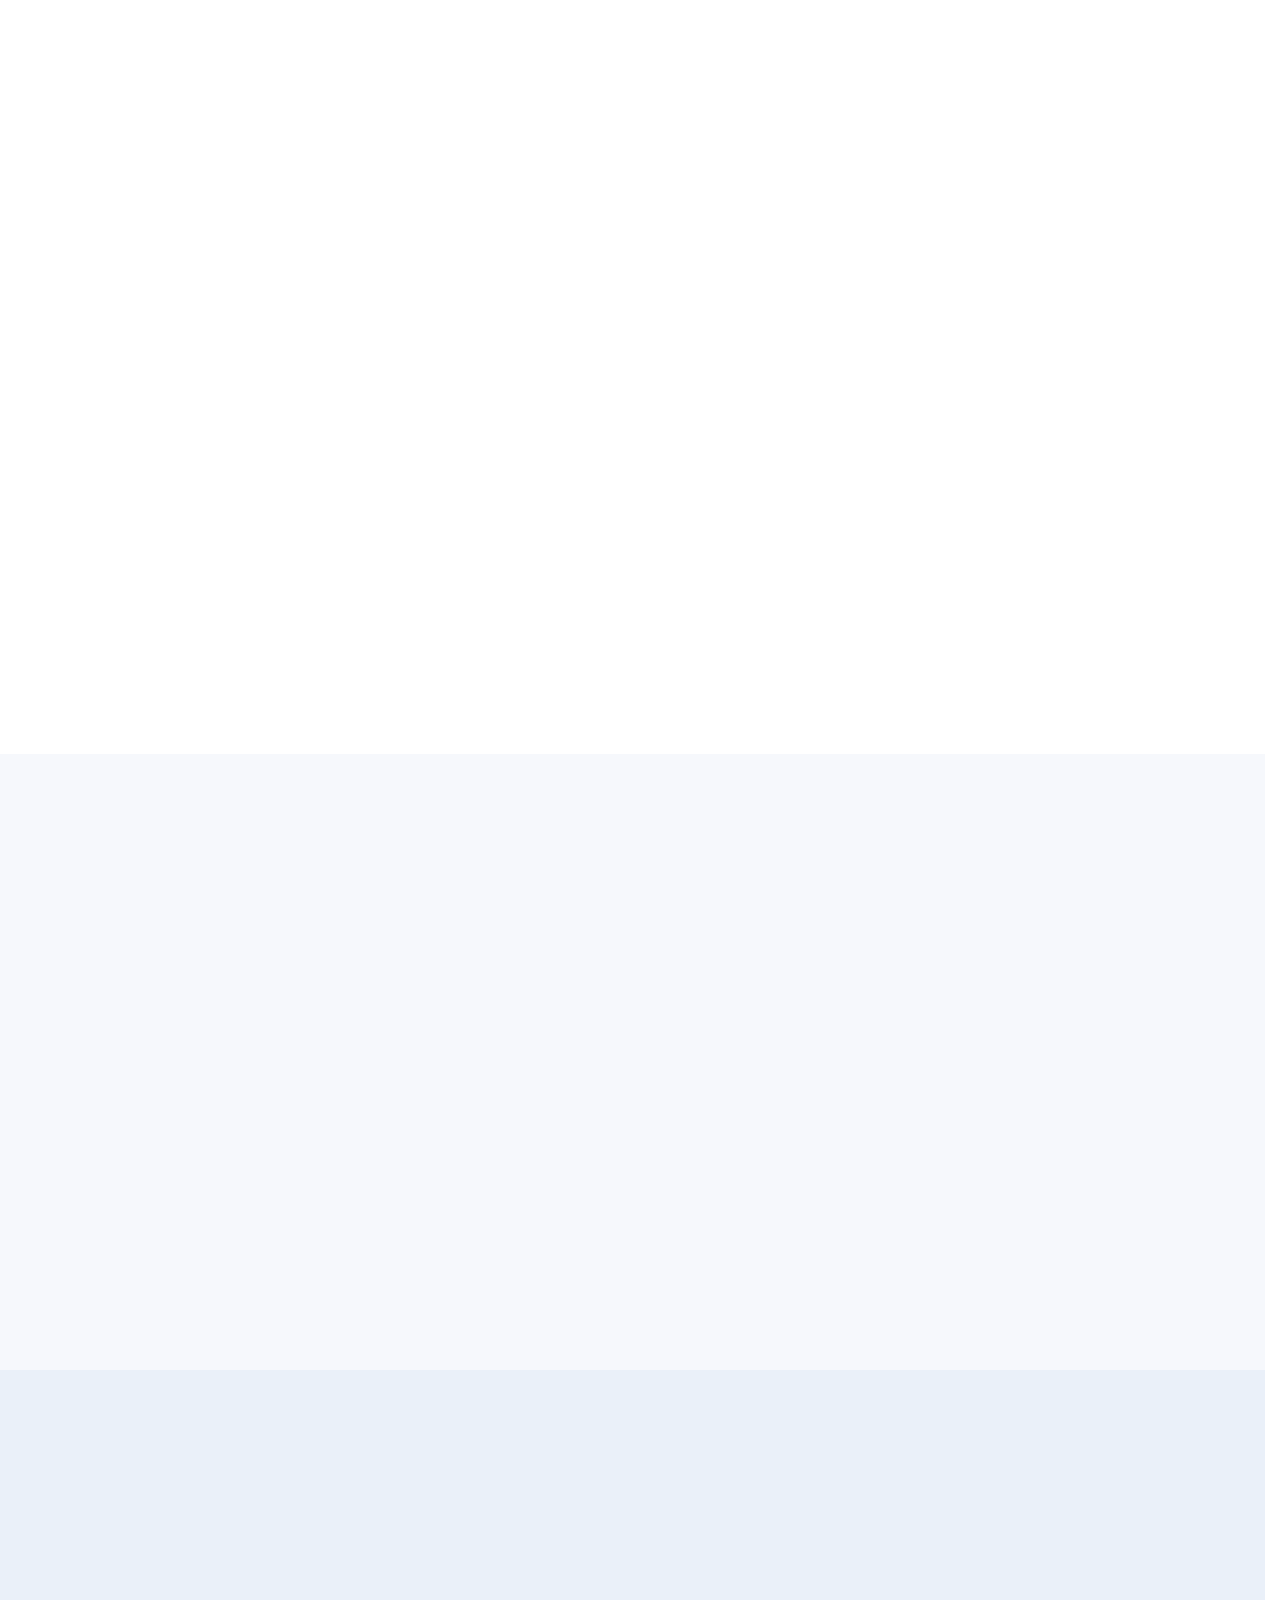
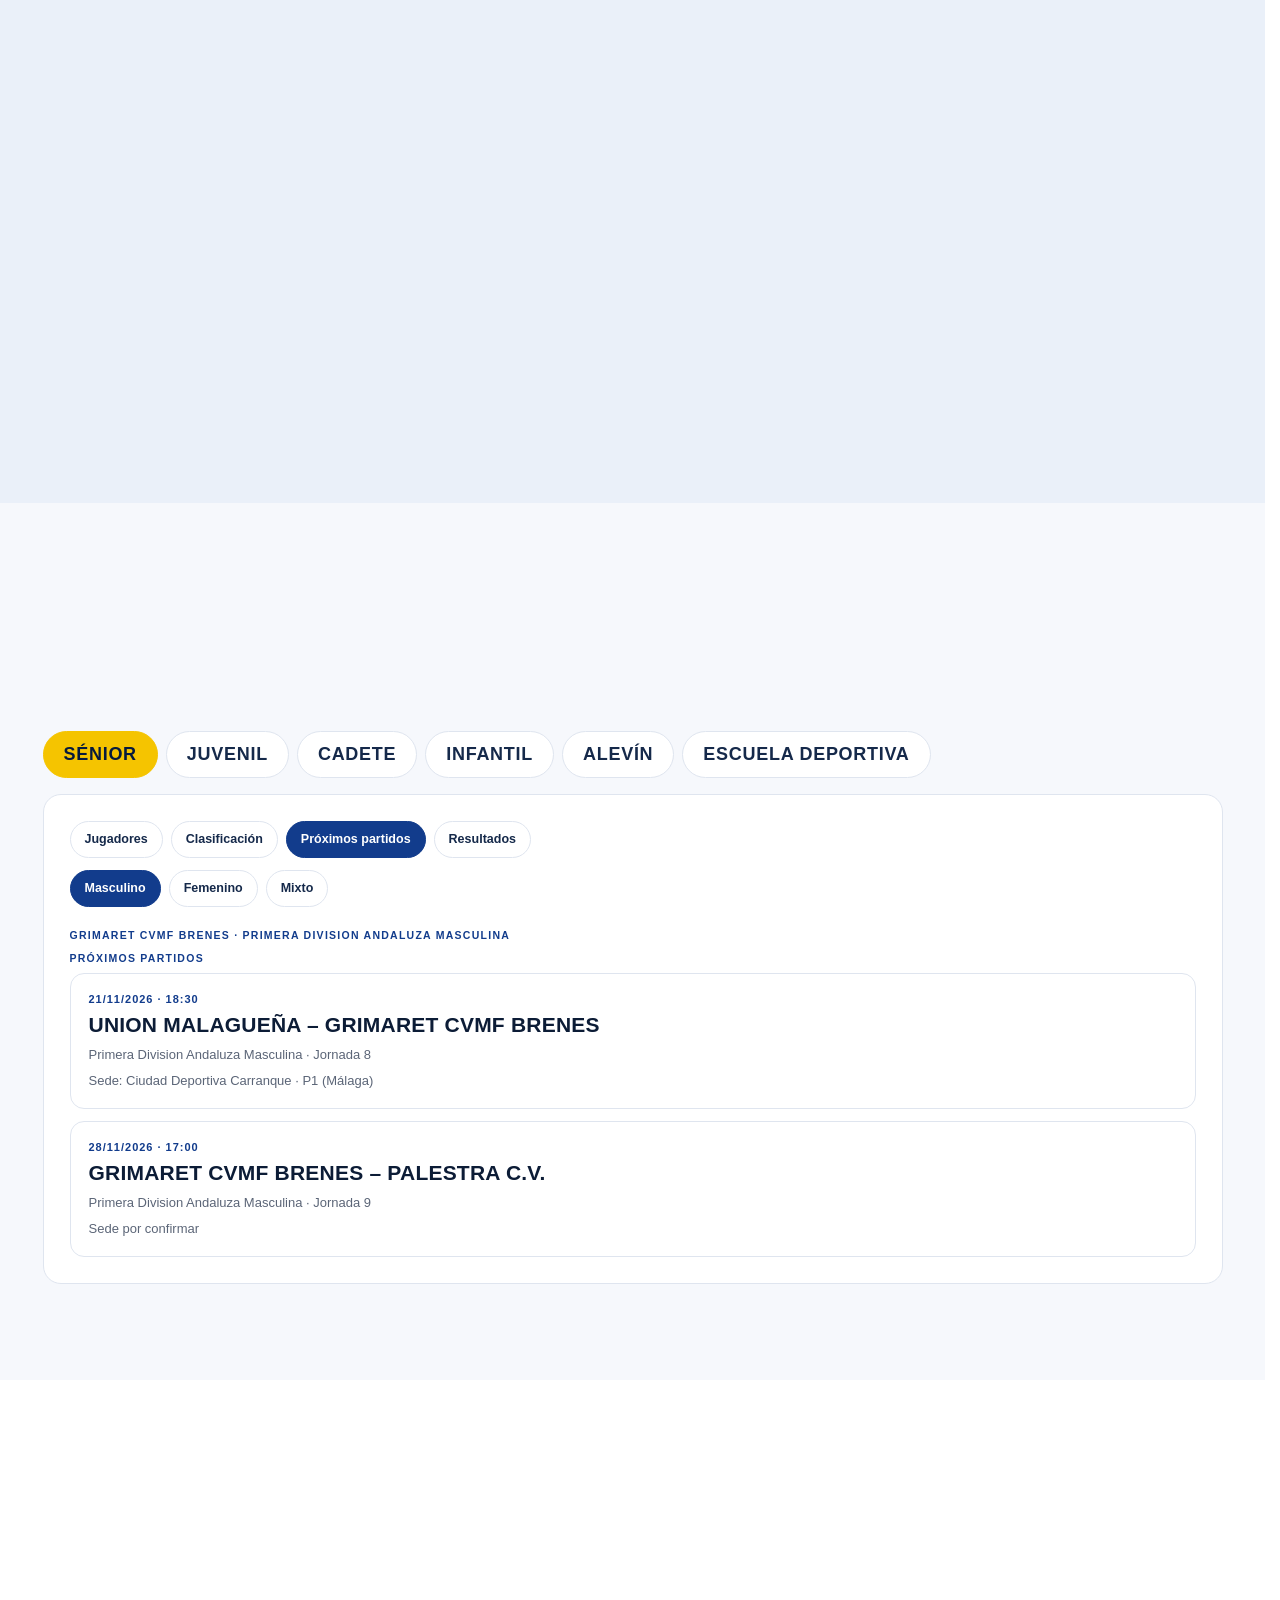
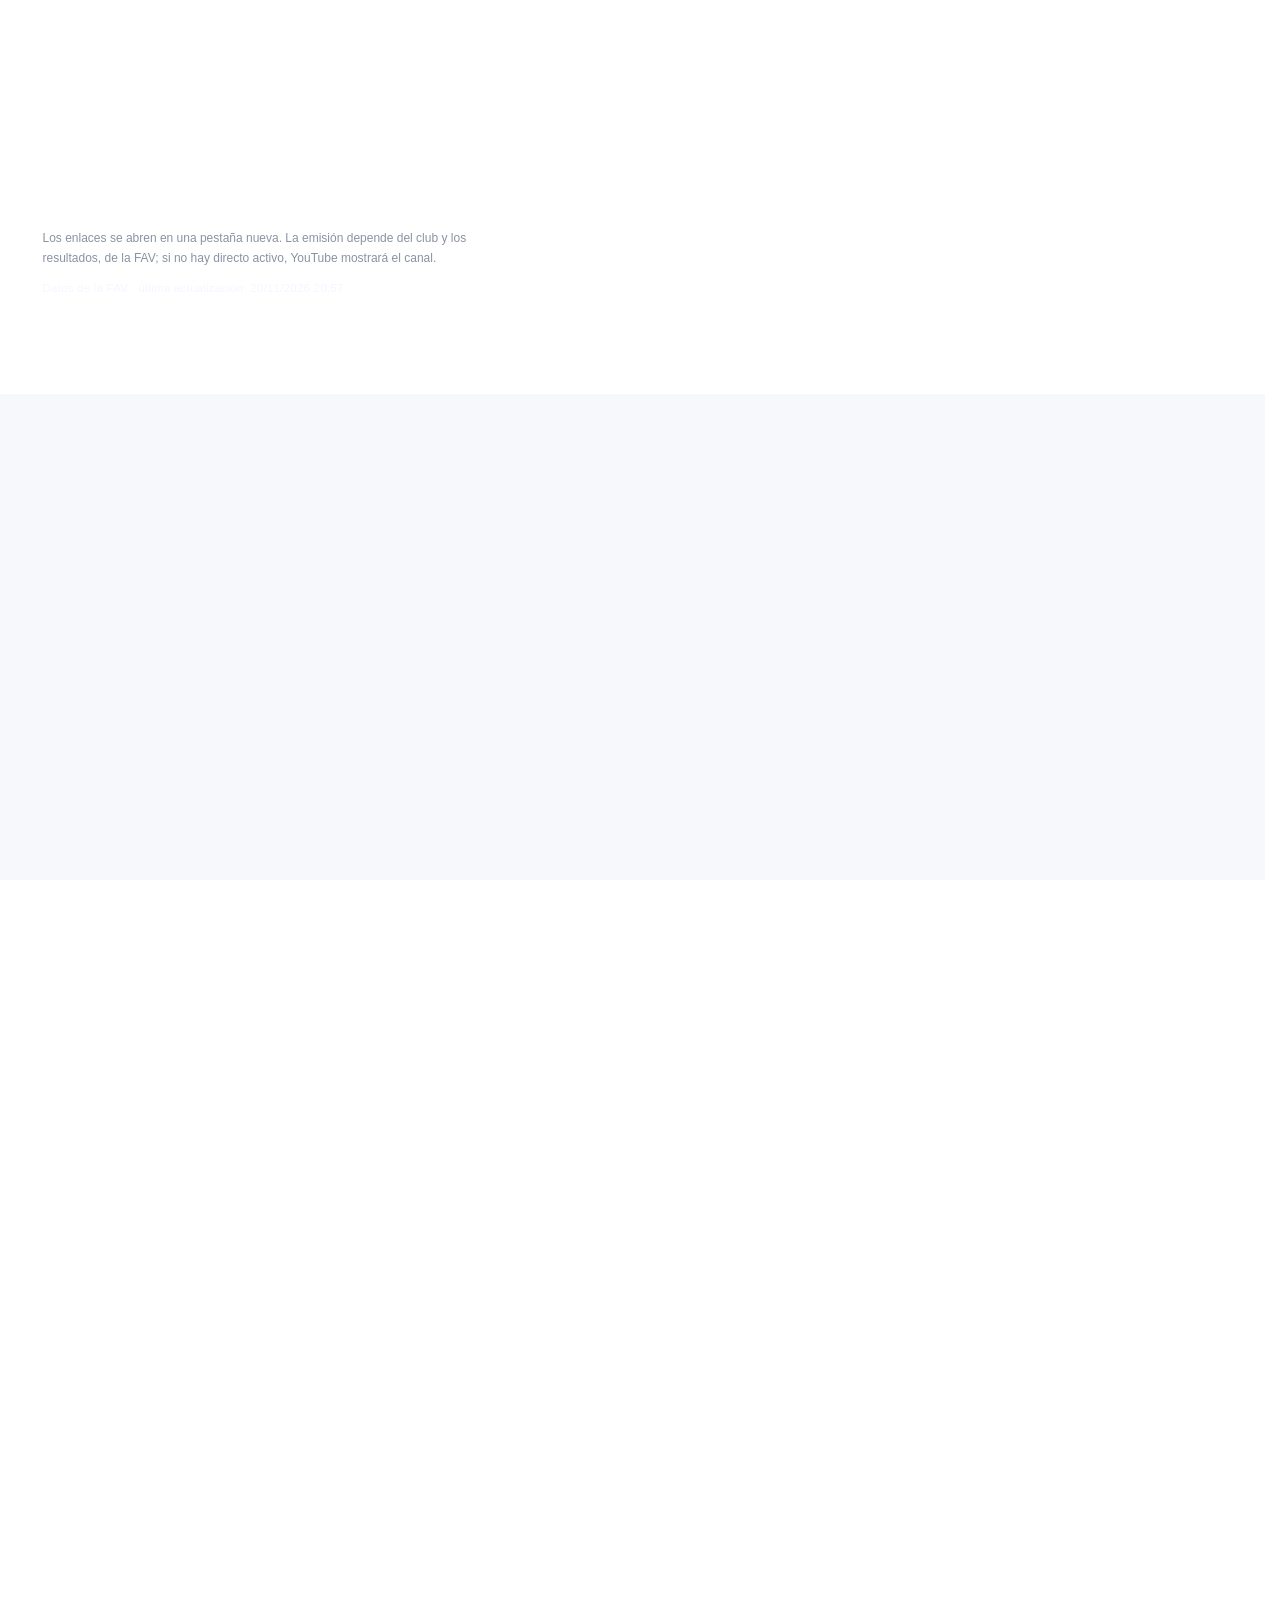
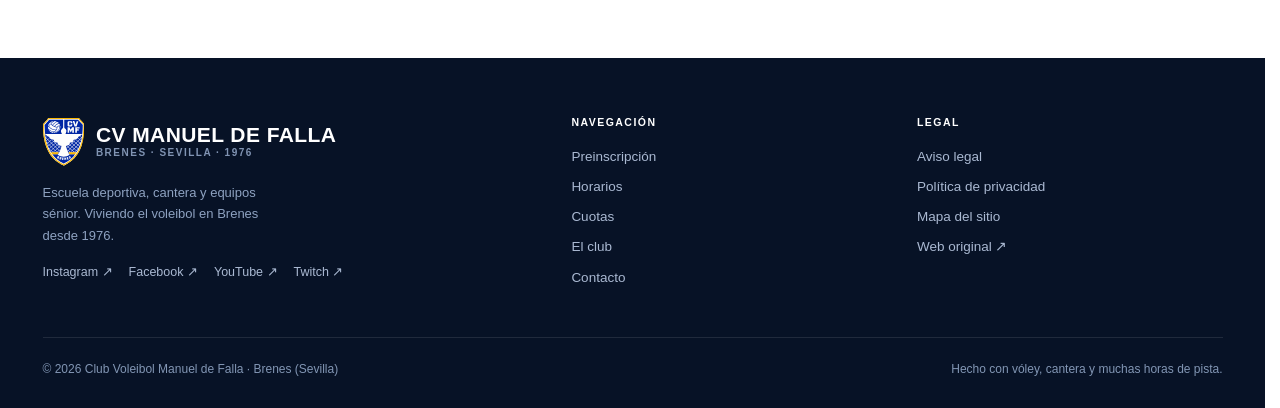
==== commit 43c389e6: "Actualiza partidos del club desde la FAV" ====
--- a/ABRIR-WEB-CLUB-VOLEIBOL.html
+++ b/ABRIR-WEB-CLUB-VOLEIBOL.html
@@ -3628,7 +3628,7 @@
 
   <script type="application/json" id="equipos-data">
 {
-  "actualizado": "20/11/2026 19:57",
+  "actualizado": "20/11/2026 20:57",
   "equipos": [
     {
       "categoria": "Sénior",
@@ -3640,11 +3640,11 @@
         {
           "pos": "1",
           "equipo": "C.V. Hpr Los Palacios",
-          "pts": "19",
-          "pj": "7",
-          "pg": "7",
+          "pts": "22",
+          "pj": "8",
+          "pg": "8",
           "pp": "0",
-          "sf": "21",
+          "sf": "24",
           "sc": "6",
           "club": false
         },
@@ -3685,11 +3685,11 @@
           "pos": "5",
           "equipo": "Demax Clinic. Descubre Fuentes",
           "pts": "15",
-          "pj": "7",
+          "pj": "8",
           "pg": "5",
-          "pp": "2",
+          "pp": "3",
           "sf": "16",
-          "sc": "6",
+          "sc": "9",
           "club": false
         },
         {
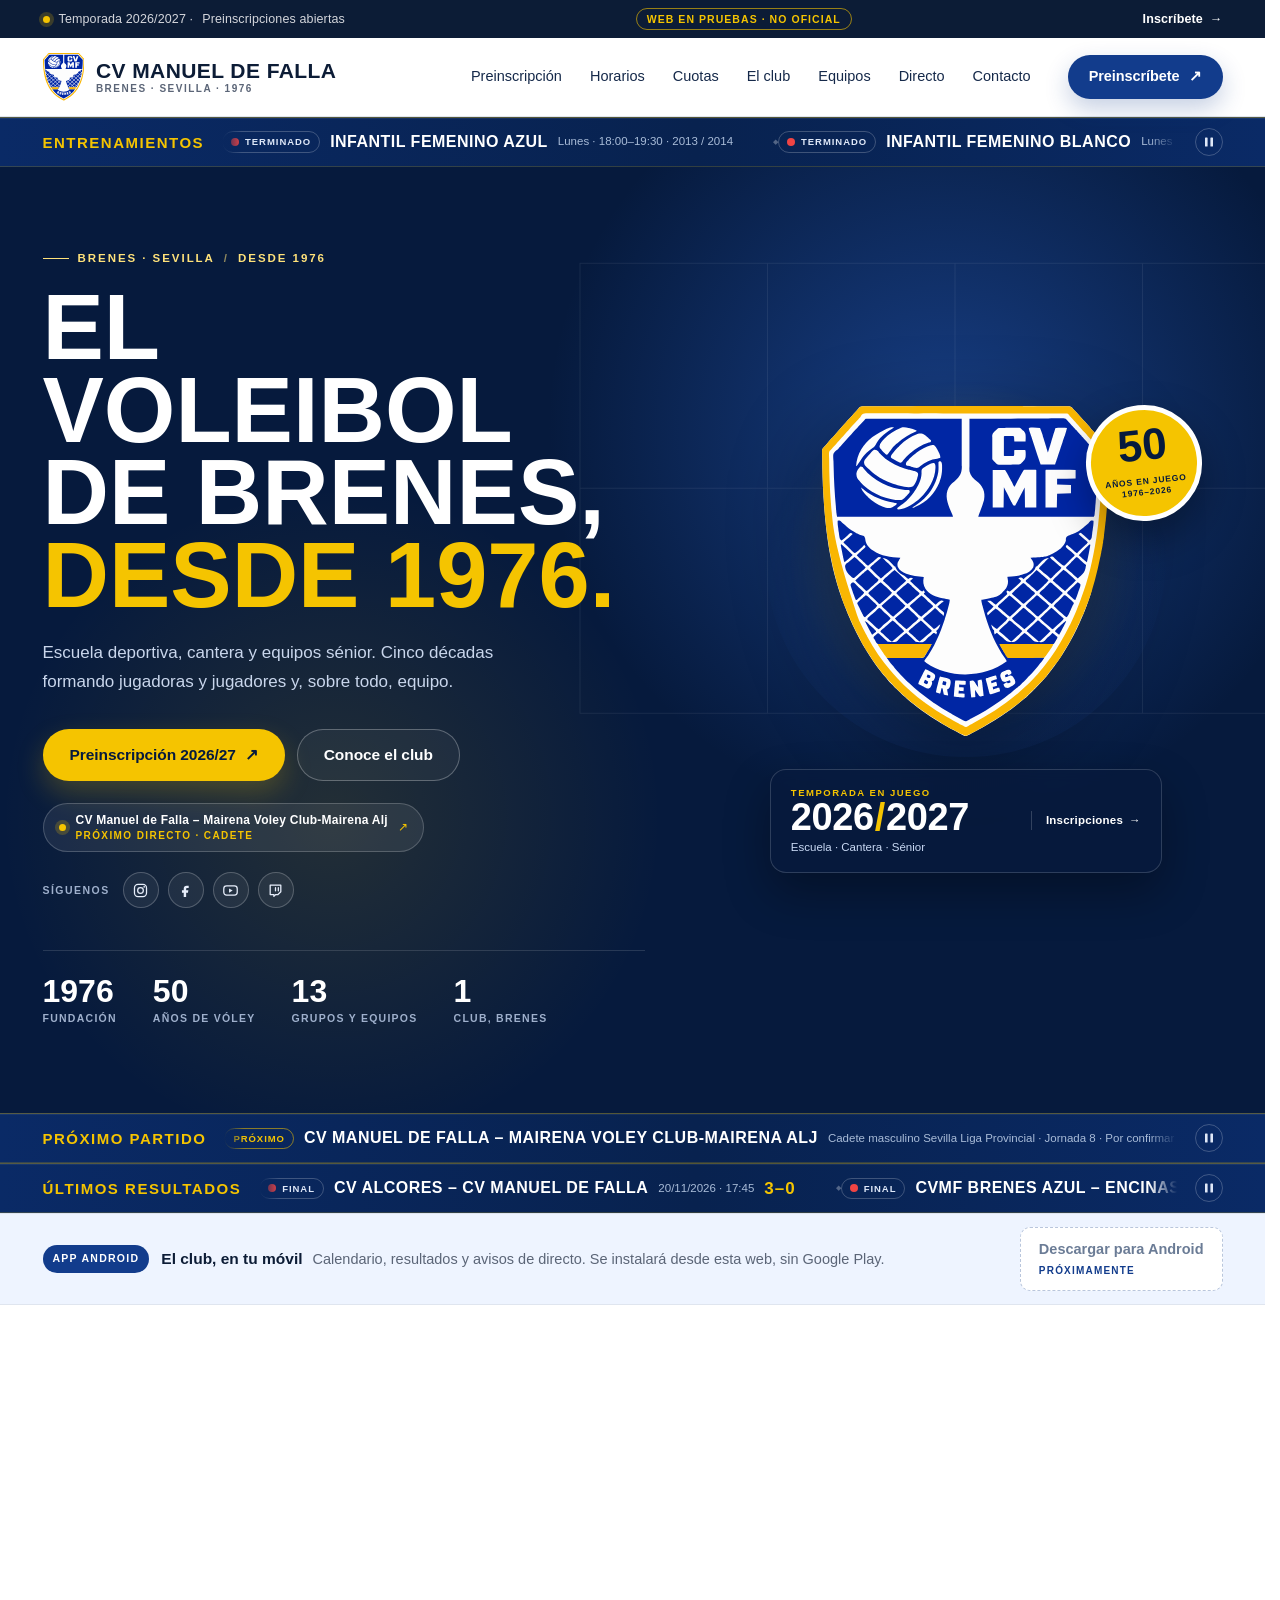
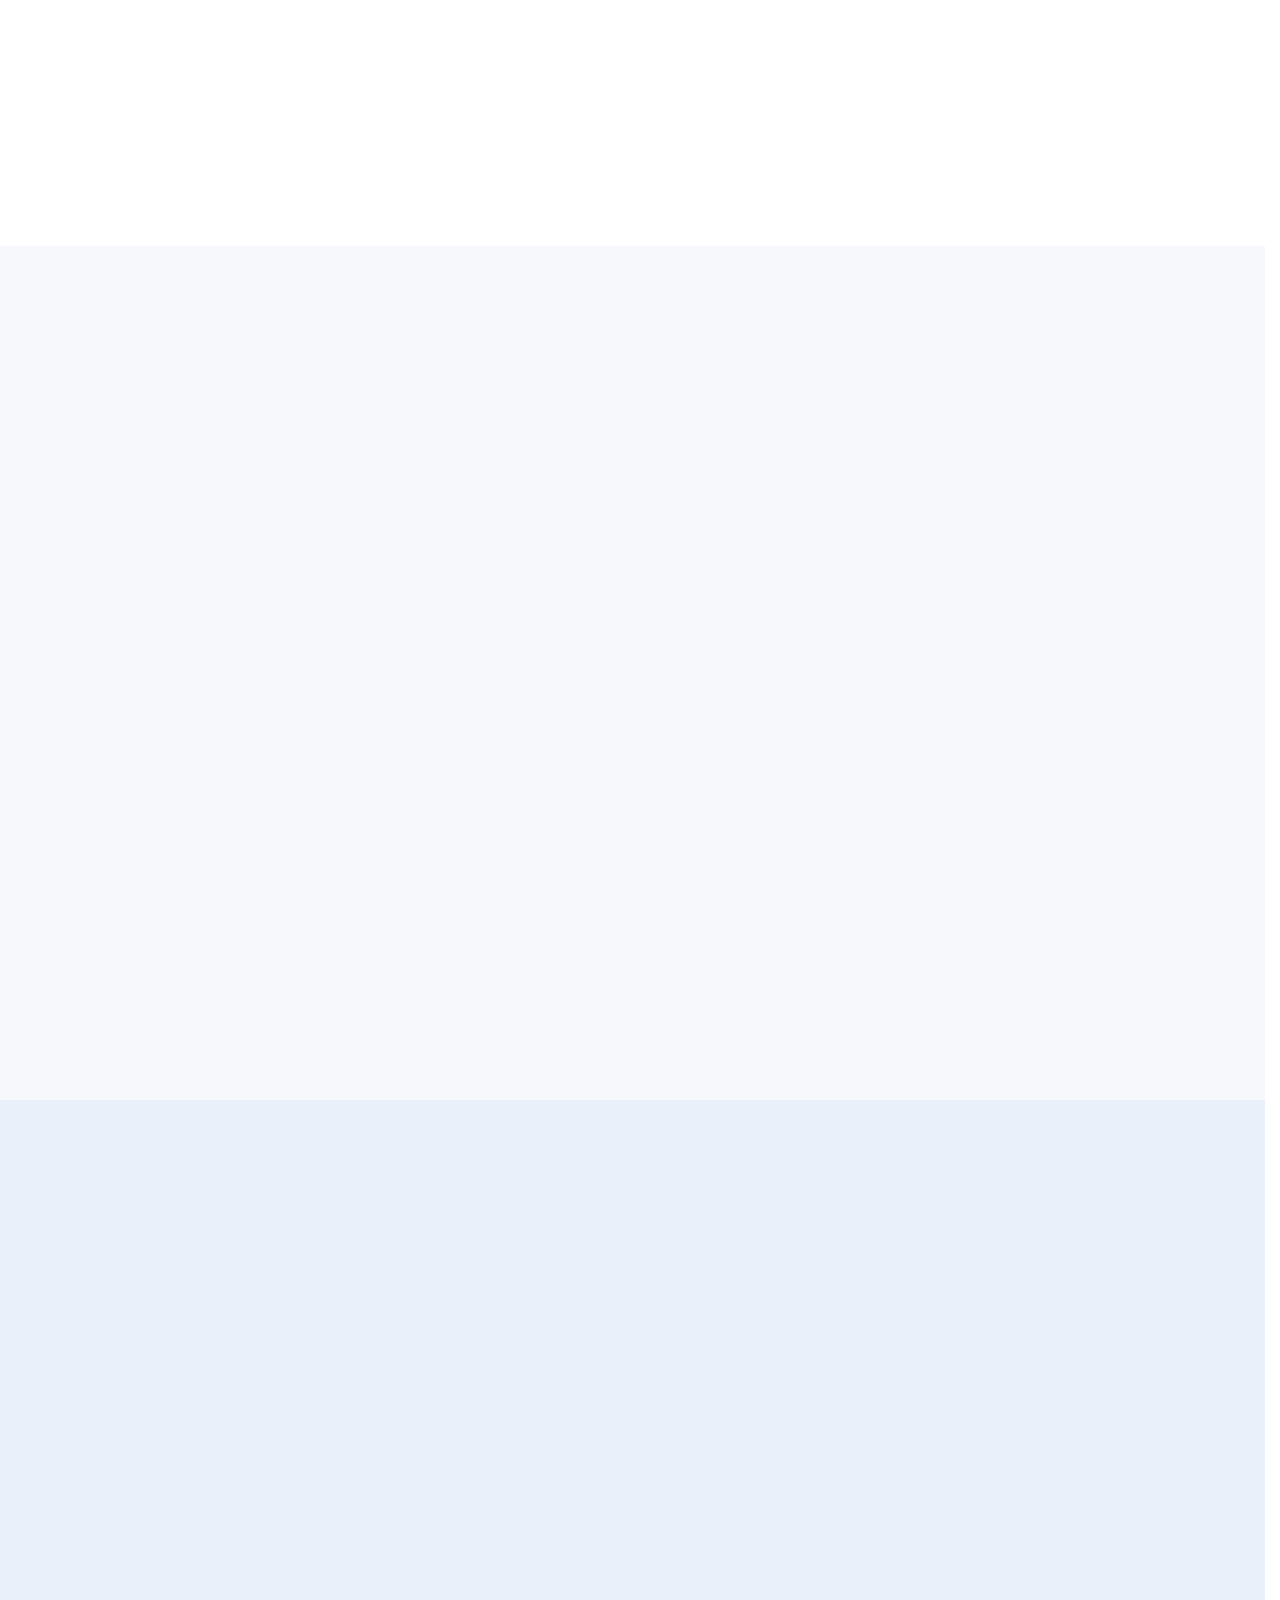
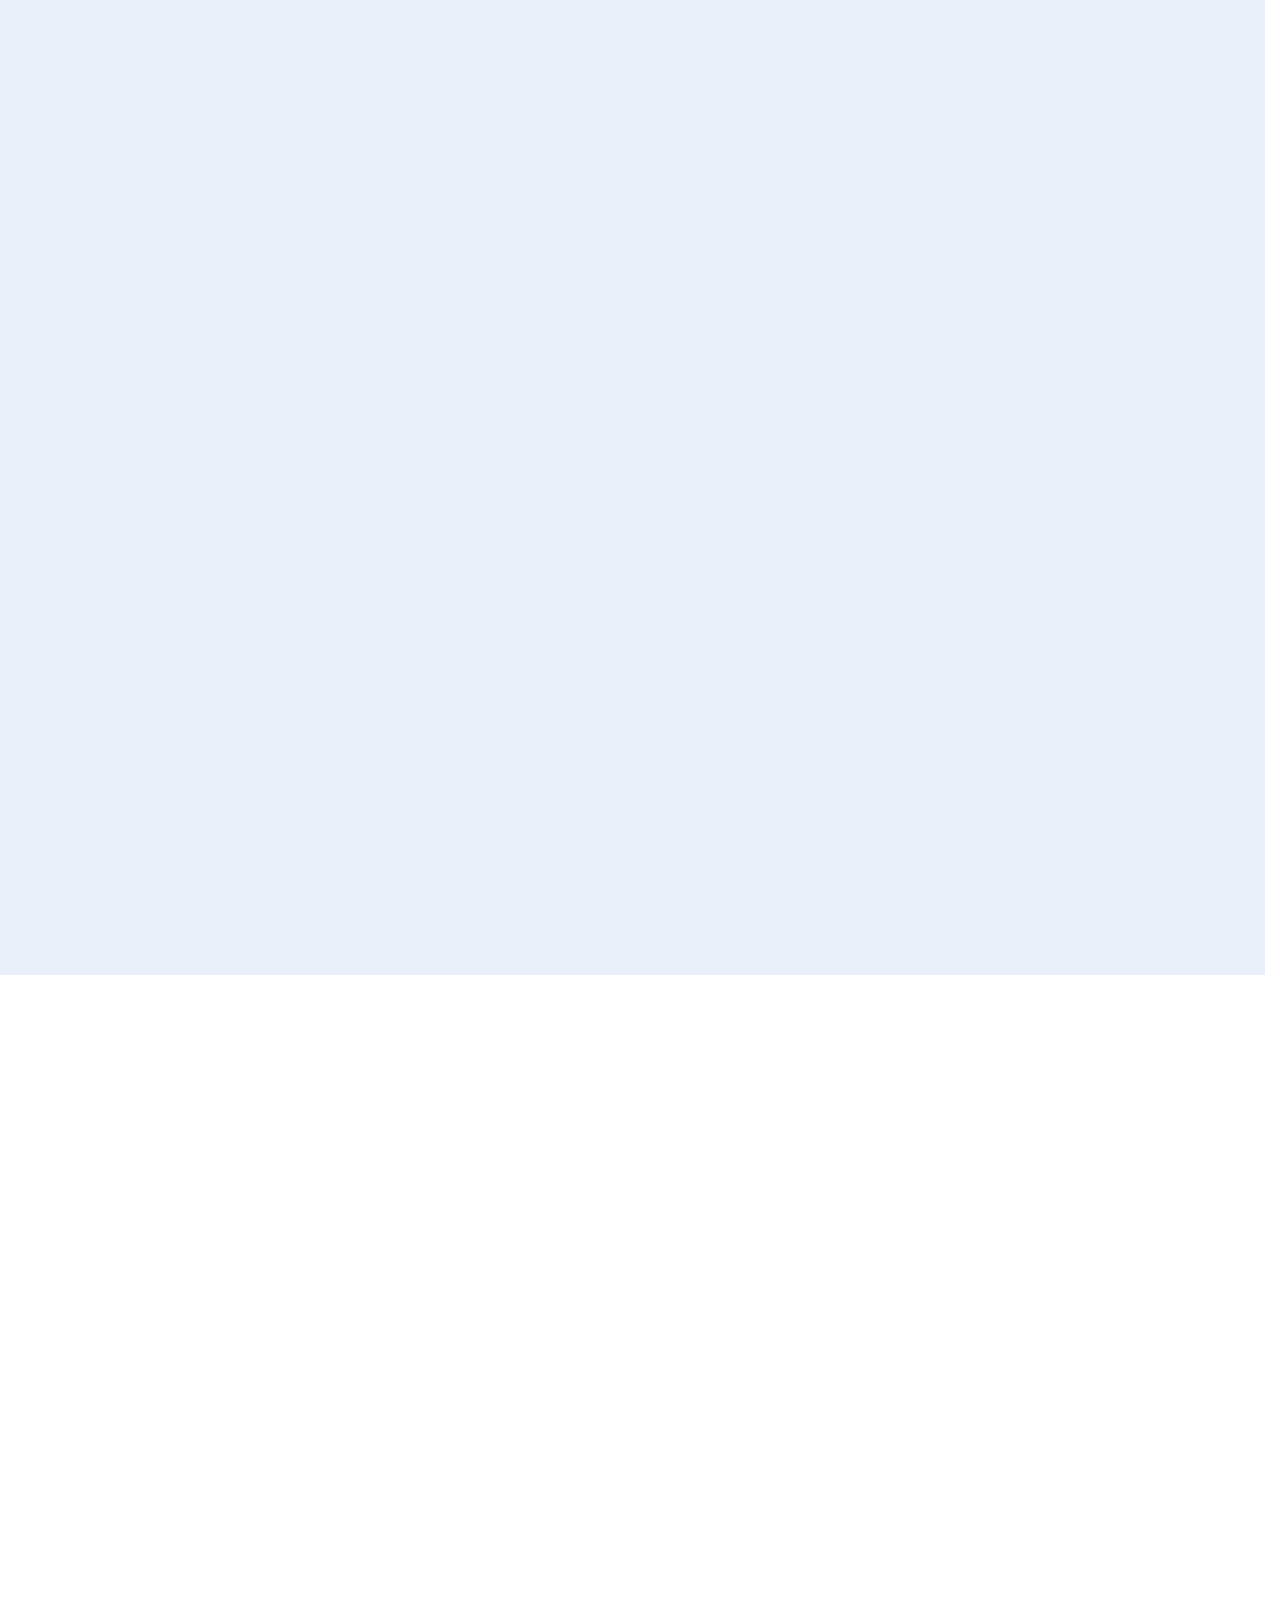
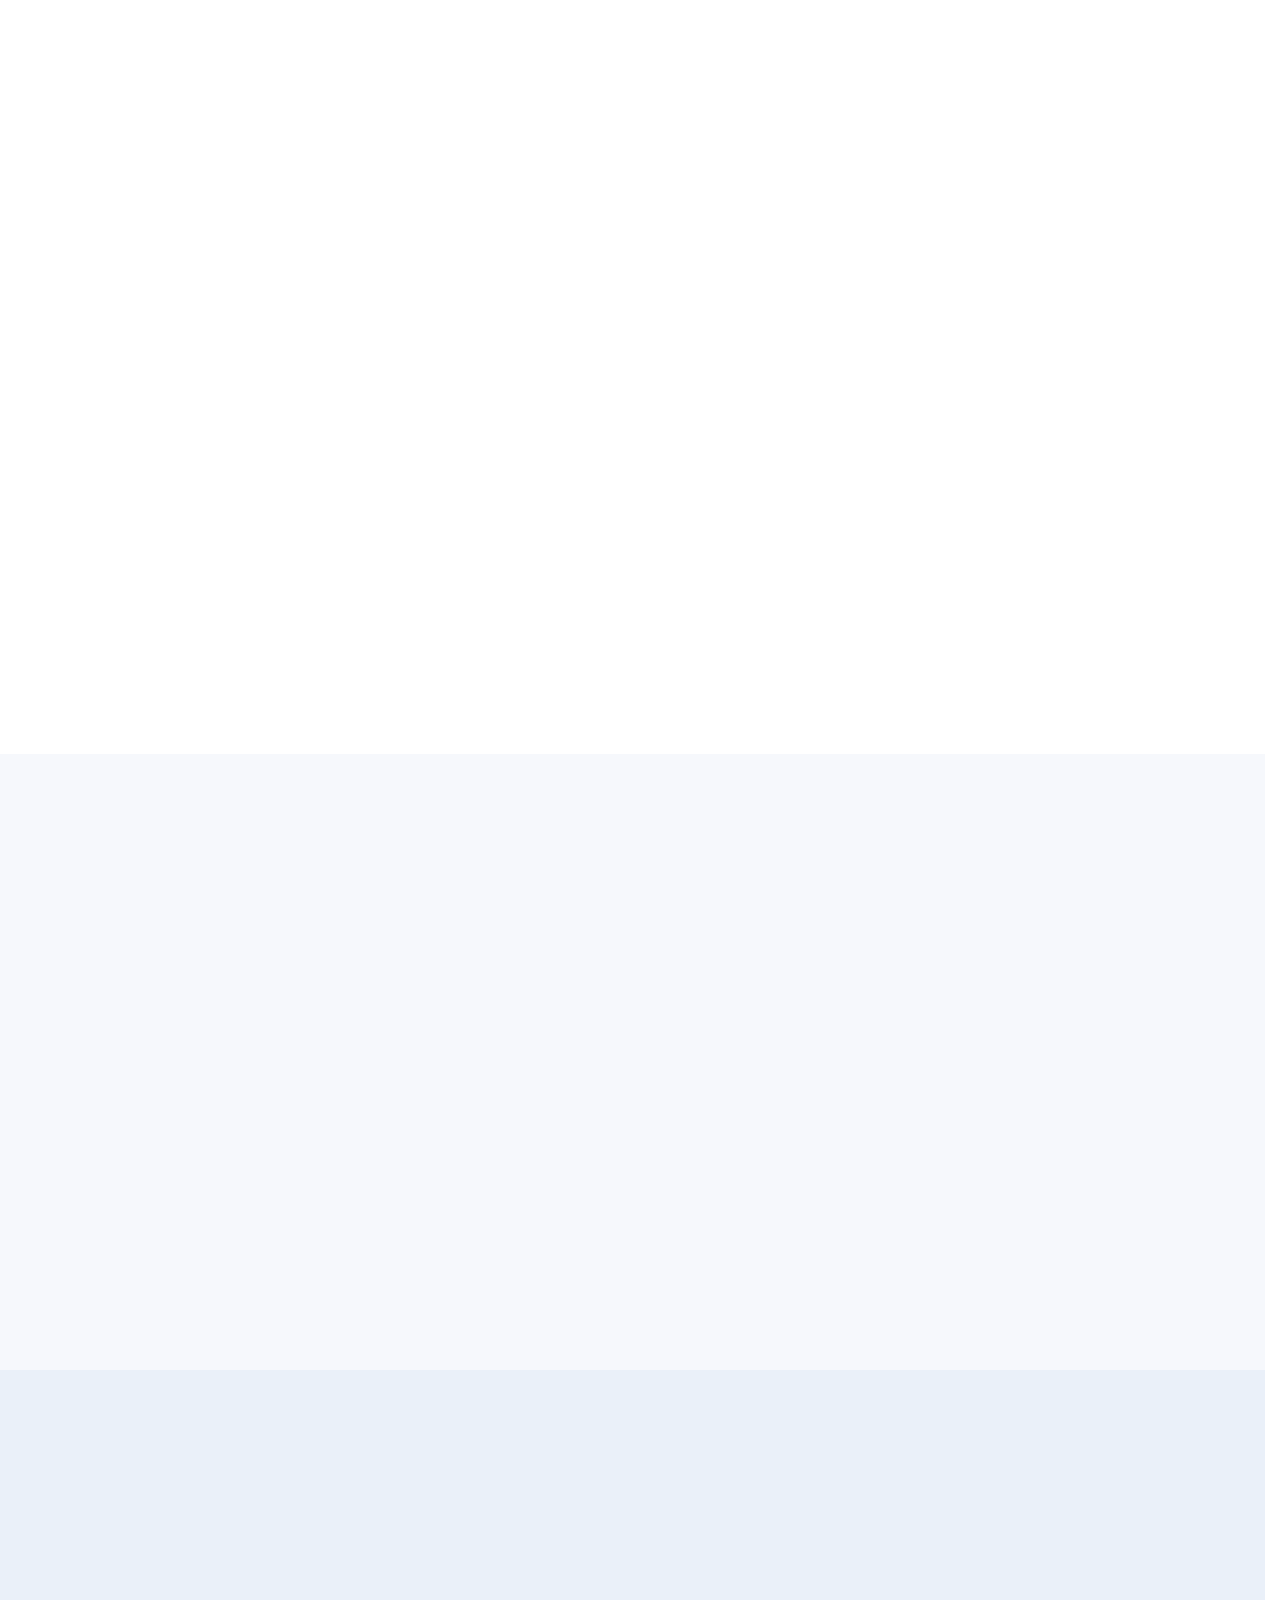
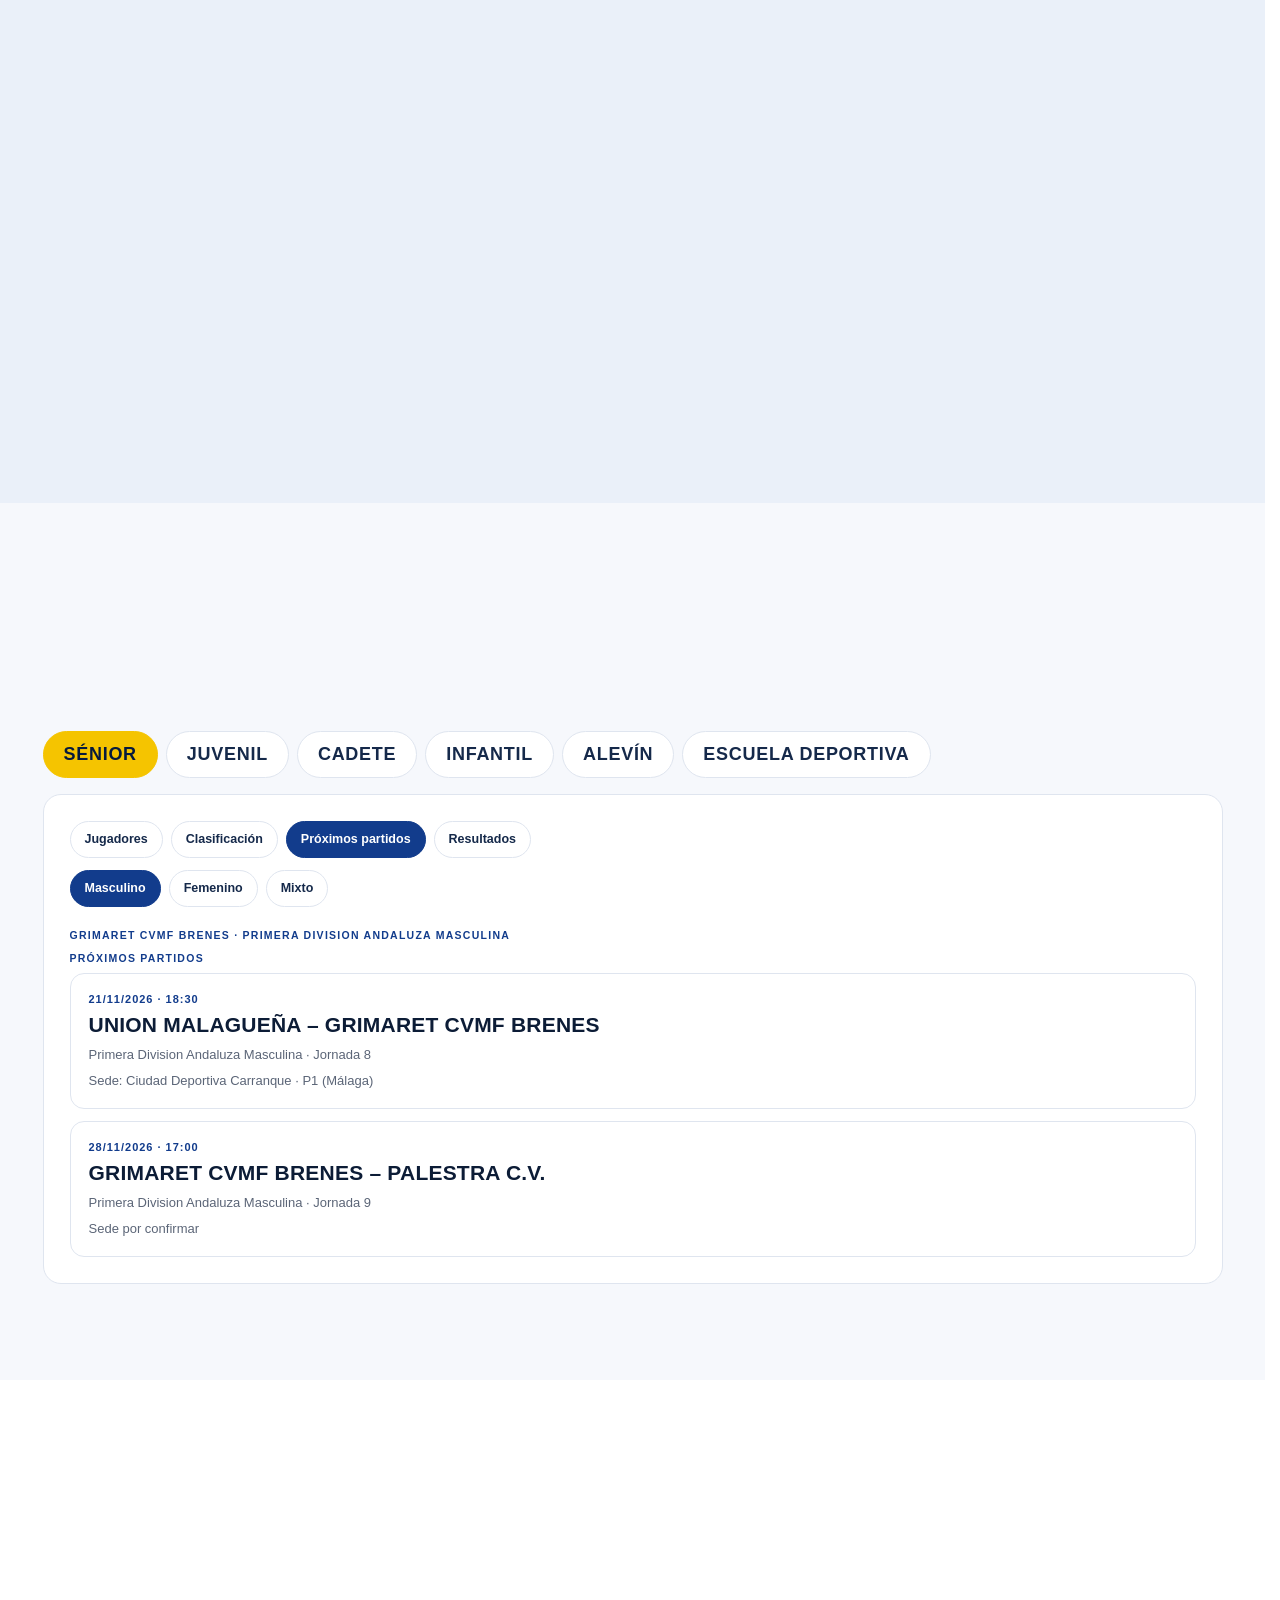
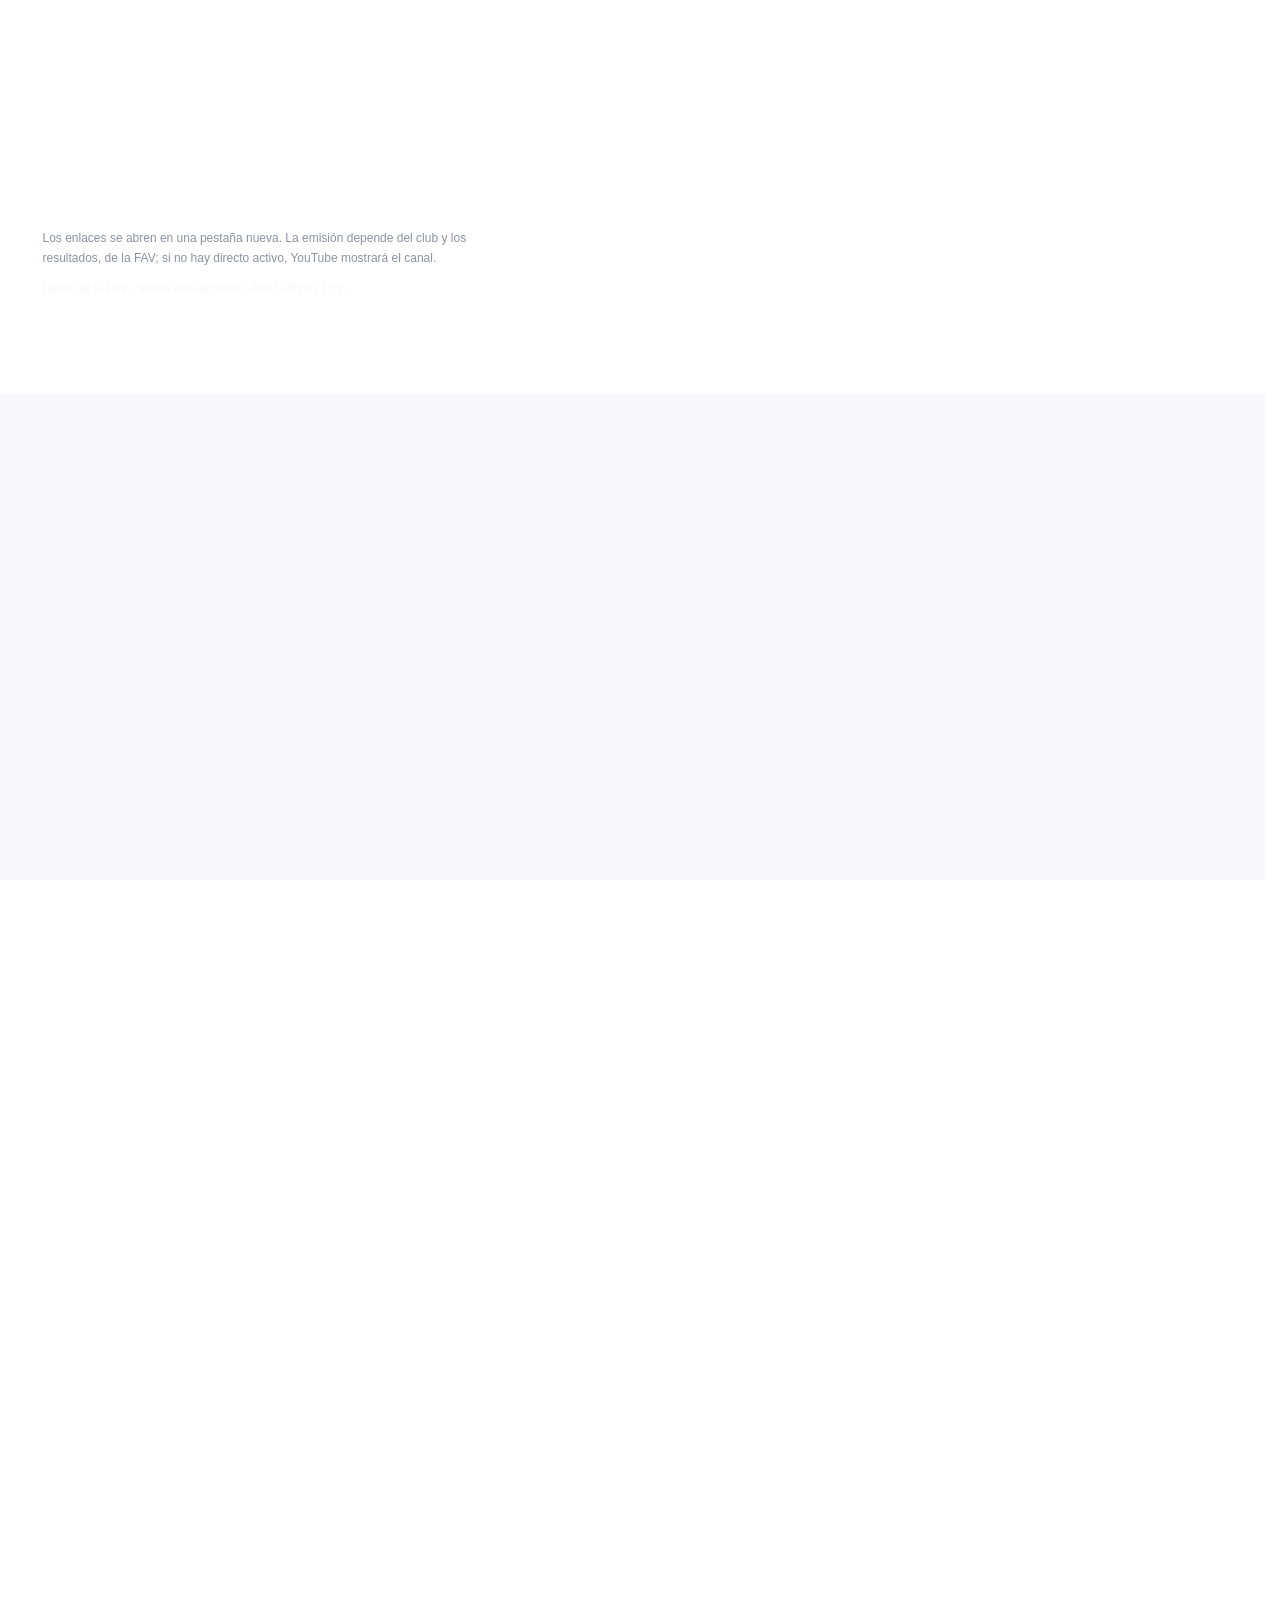
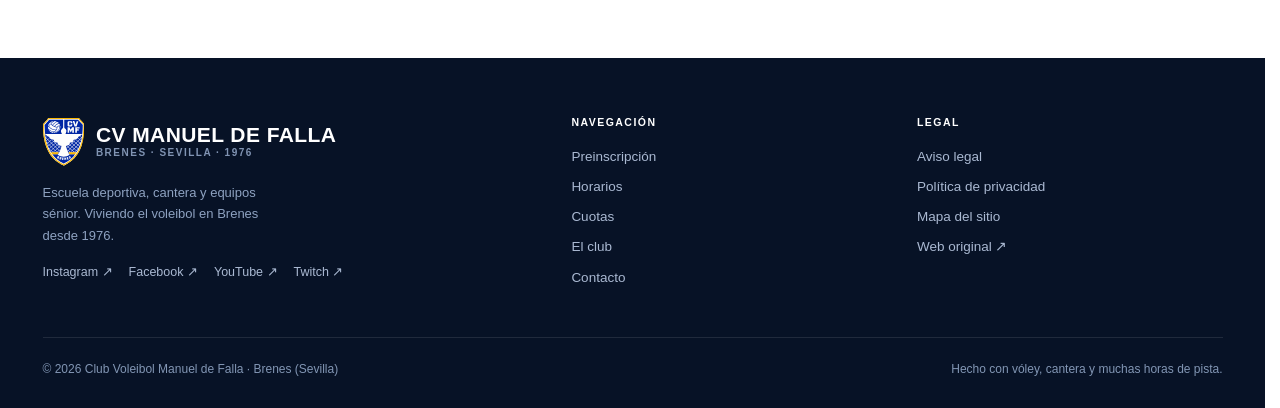
==== commit 984373c6: "Actualiza partidos del club desde la FAV" ====
--- a/ABRIR-WEB-CLUB-VOLEIBOL.html
+++ b/ABRIR-WEB-CLUB-VOLEIBOL.html
@@ -3628,7 +3628,7 @@
 
   <script type="application/json" id="equipos-data">
 {
-  "actualizado": "20/11/2026 20:57",
+  "actualizado": "20/11/2026 21:12",
   "equipos": [
     {
       "categoria": "Sénior",
@@ -4213,6 +4213,17 @@
         },
         {
           "pos": "6",
+          "equipo": "CV Utrera",
+          "pts": "8",
+          "pj": "7",
+          "pg": "3",
+          "pp": "4",
+          "sf": "10",
+          "sc": "15",
+          "club": false
+        },
+        {
+          "pos": "7",
           "equipo": "Palestra C.V.",
           "pts": "7",
           "pj": "6",
@@ -4223,25 +4234,14 @@
           "club": false
         },
         {
-          "pos": "7",
-          "equipo": "CV Utrera",
+          "pos": "8",
+          "equipo": "Sitting Volley Sevilla",
           "pts": "6",
           "pj": "6",
           "pg": "2",
           "pp": "4",
-          "sf": "7",
-          "sc": "13",
-          "club": false
-        },
-        {
-          "pos": "8",
-          "equipo": "Sitting Volley Sevilla",
-          "pts": "5",
-          "pj": "5",
-          "pg": "2",
-          "pp": "3",
-          "sf": "7",
-          "sc": "11",
+          "sf": "9",
+          "sc": "14",
           "club": false
         },
         {
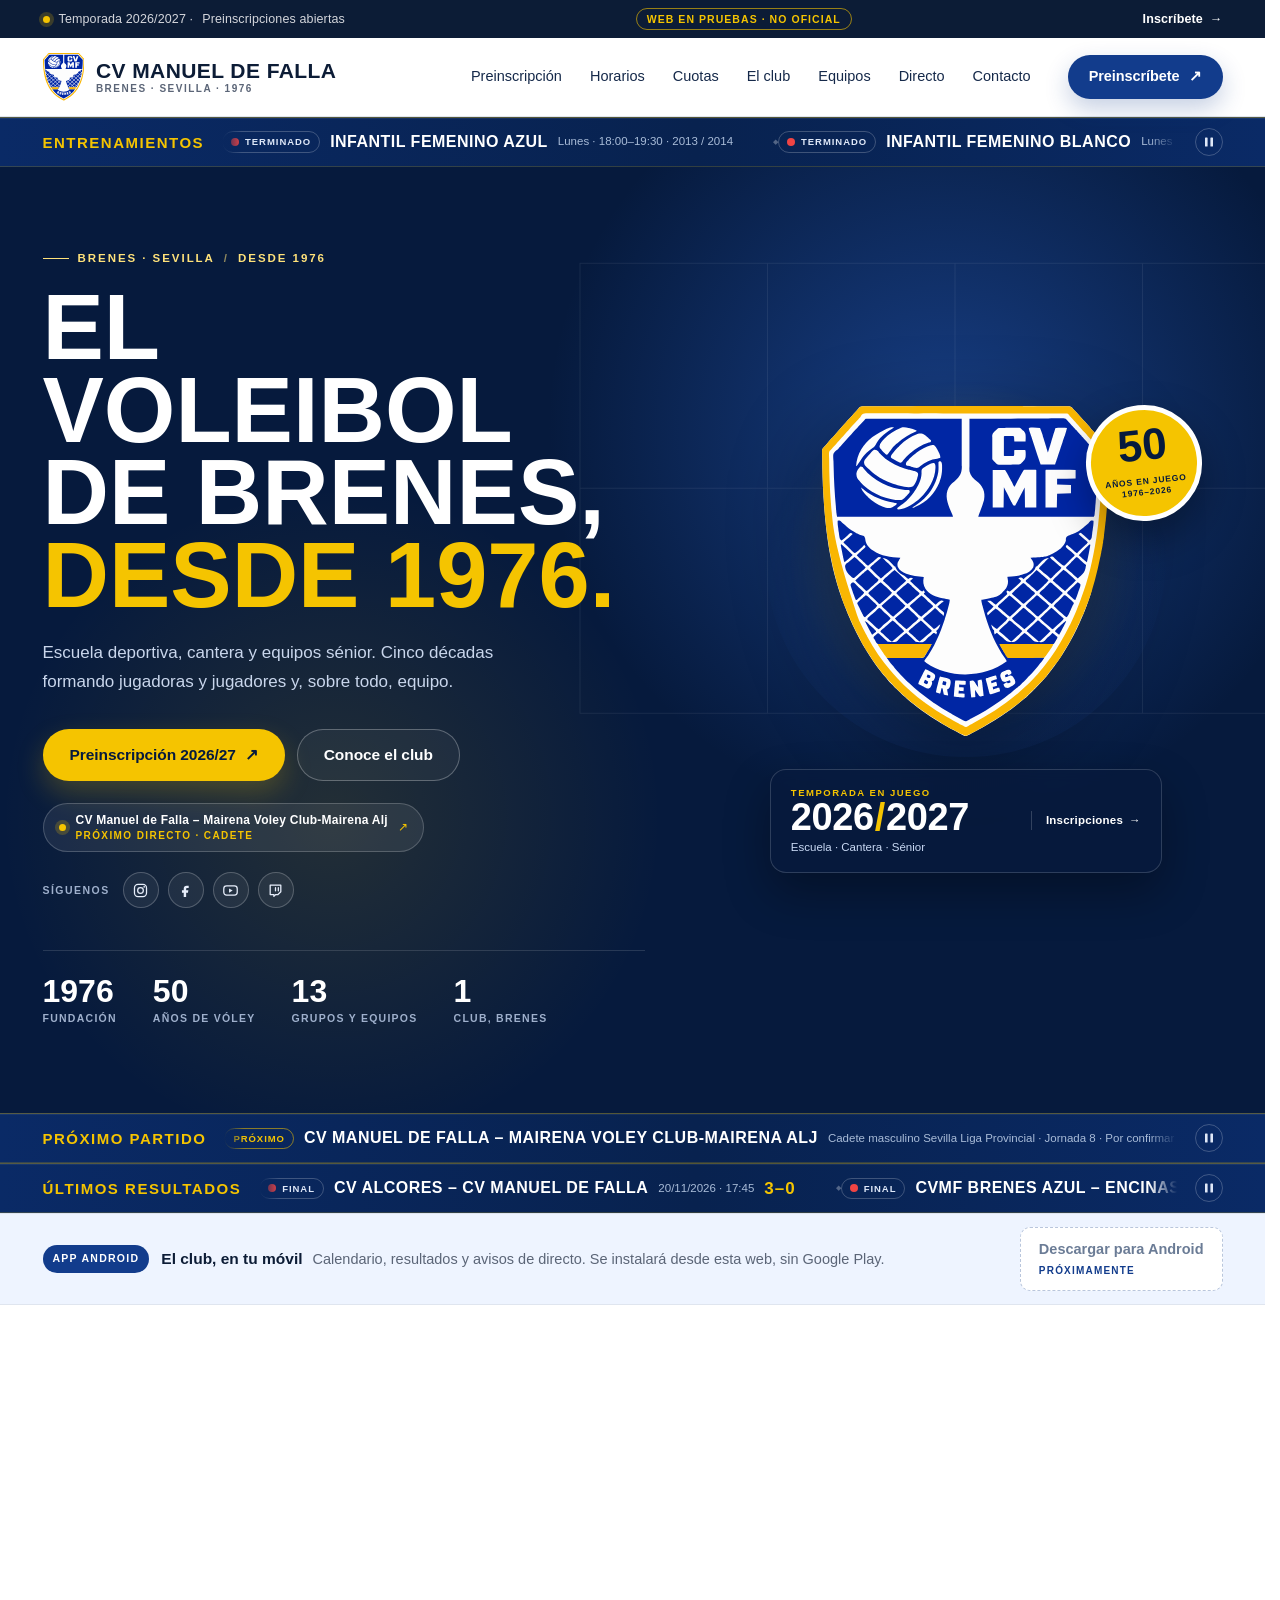
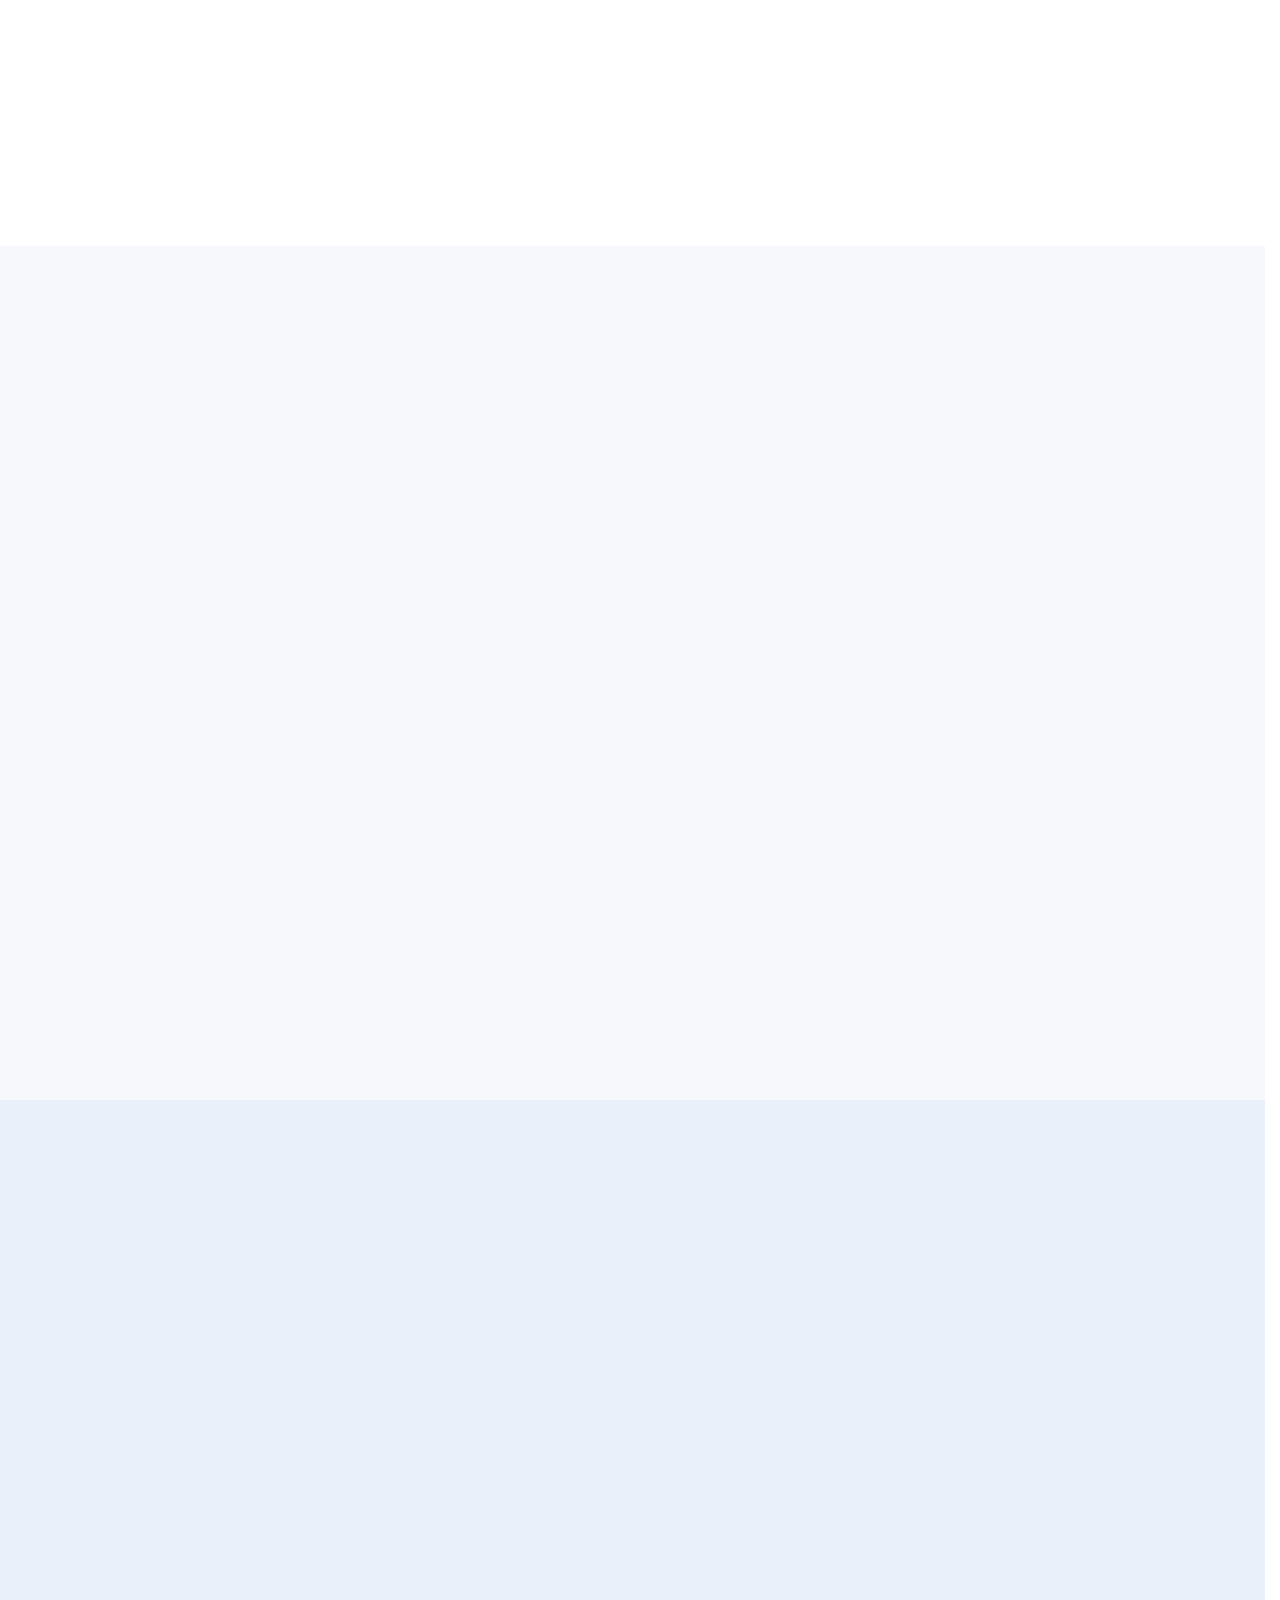
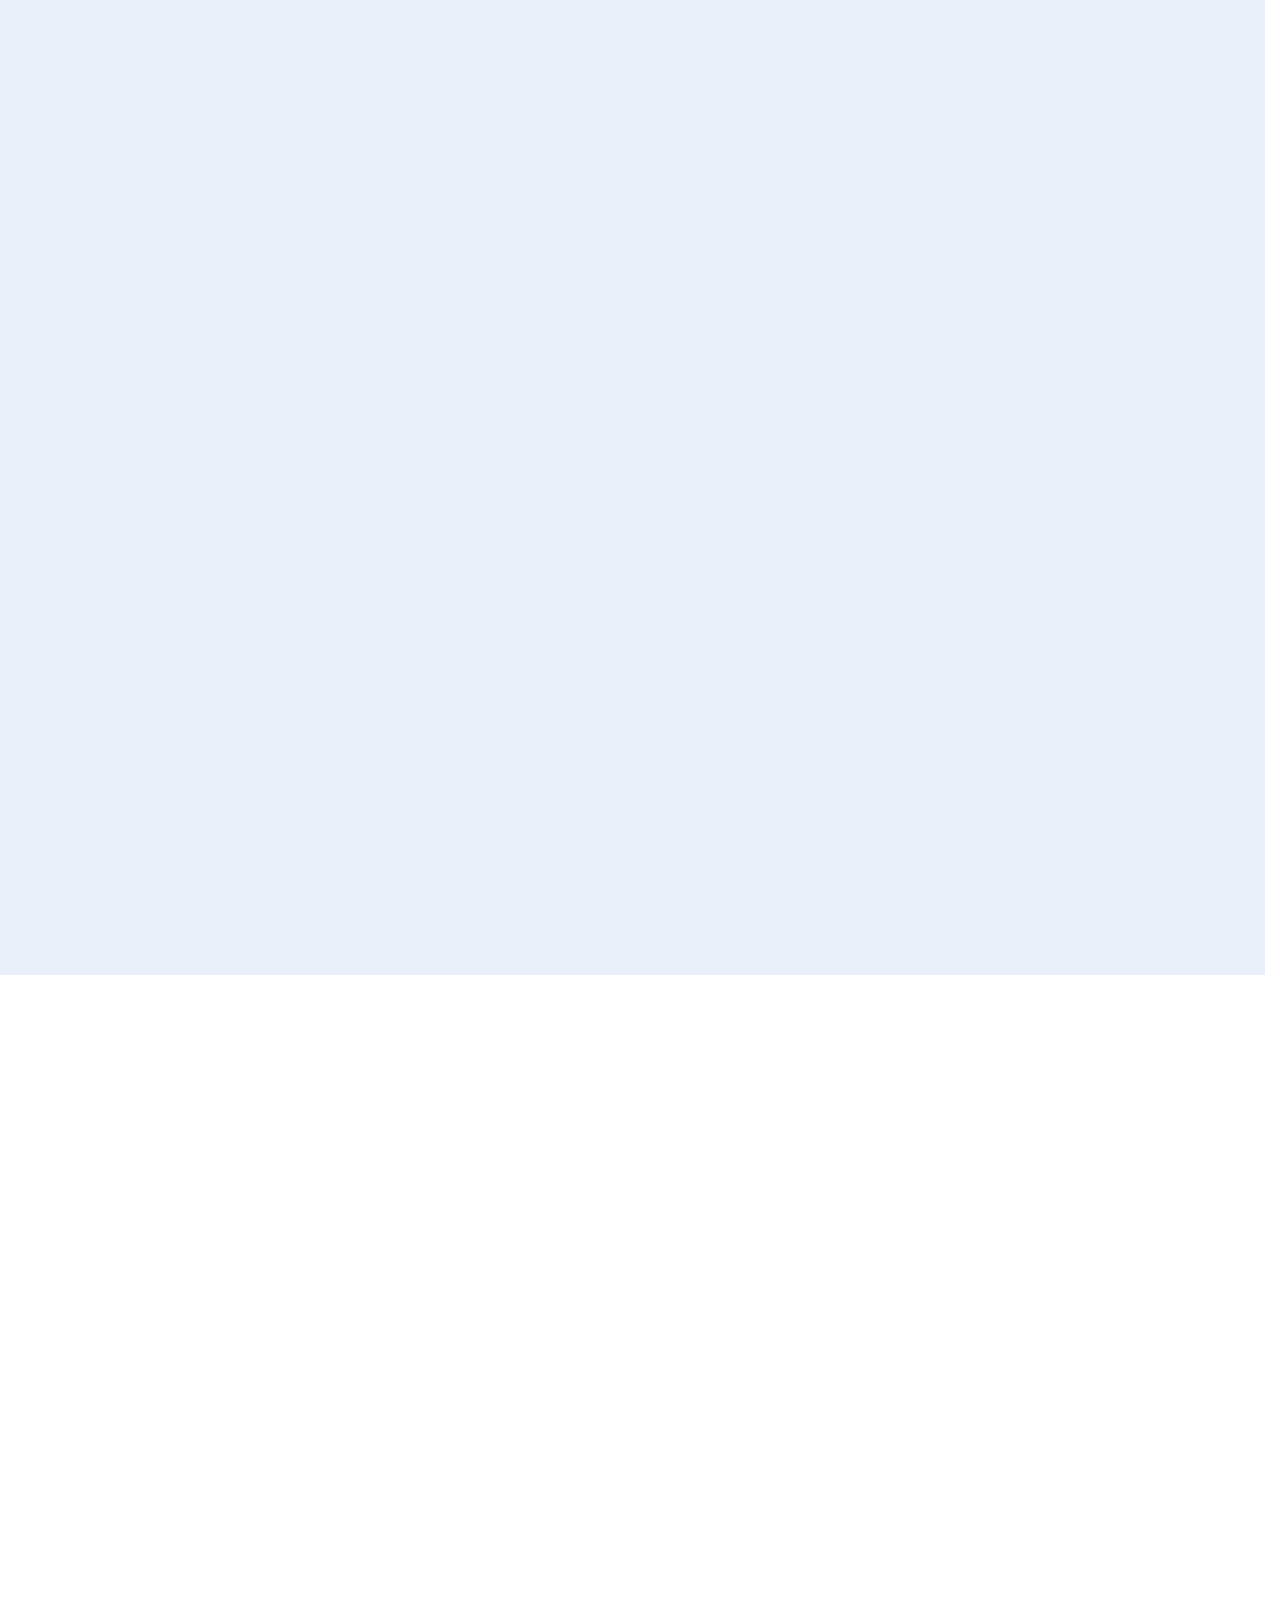
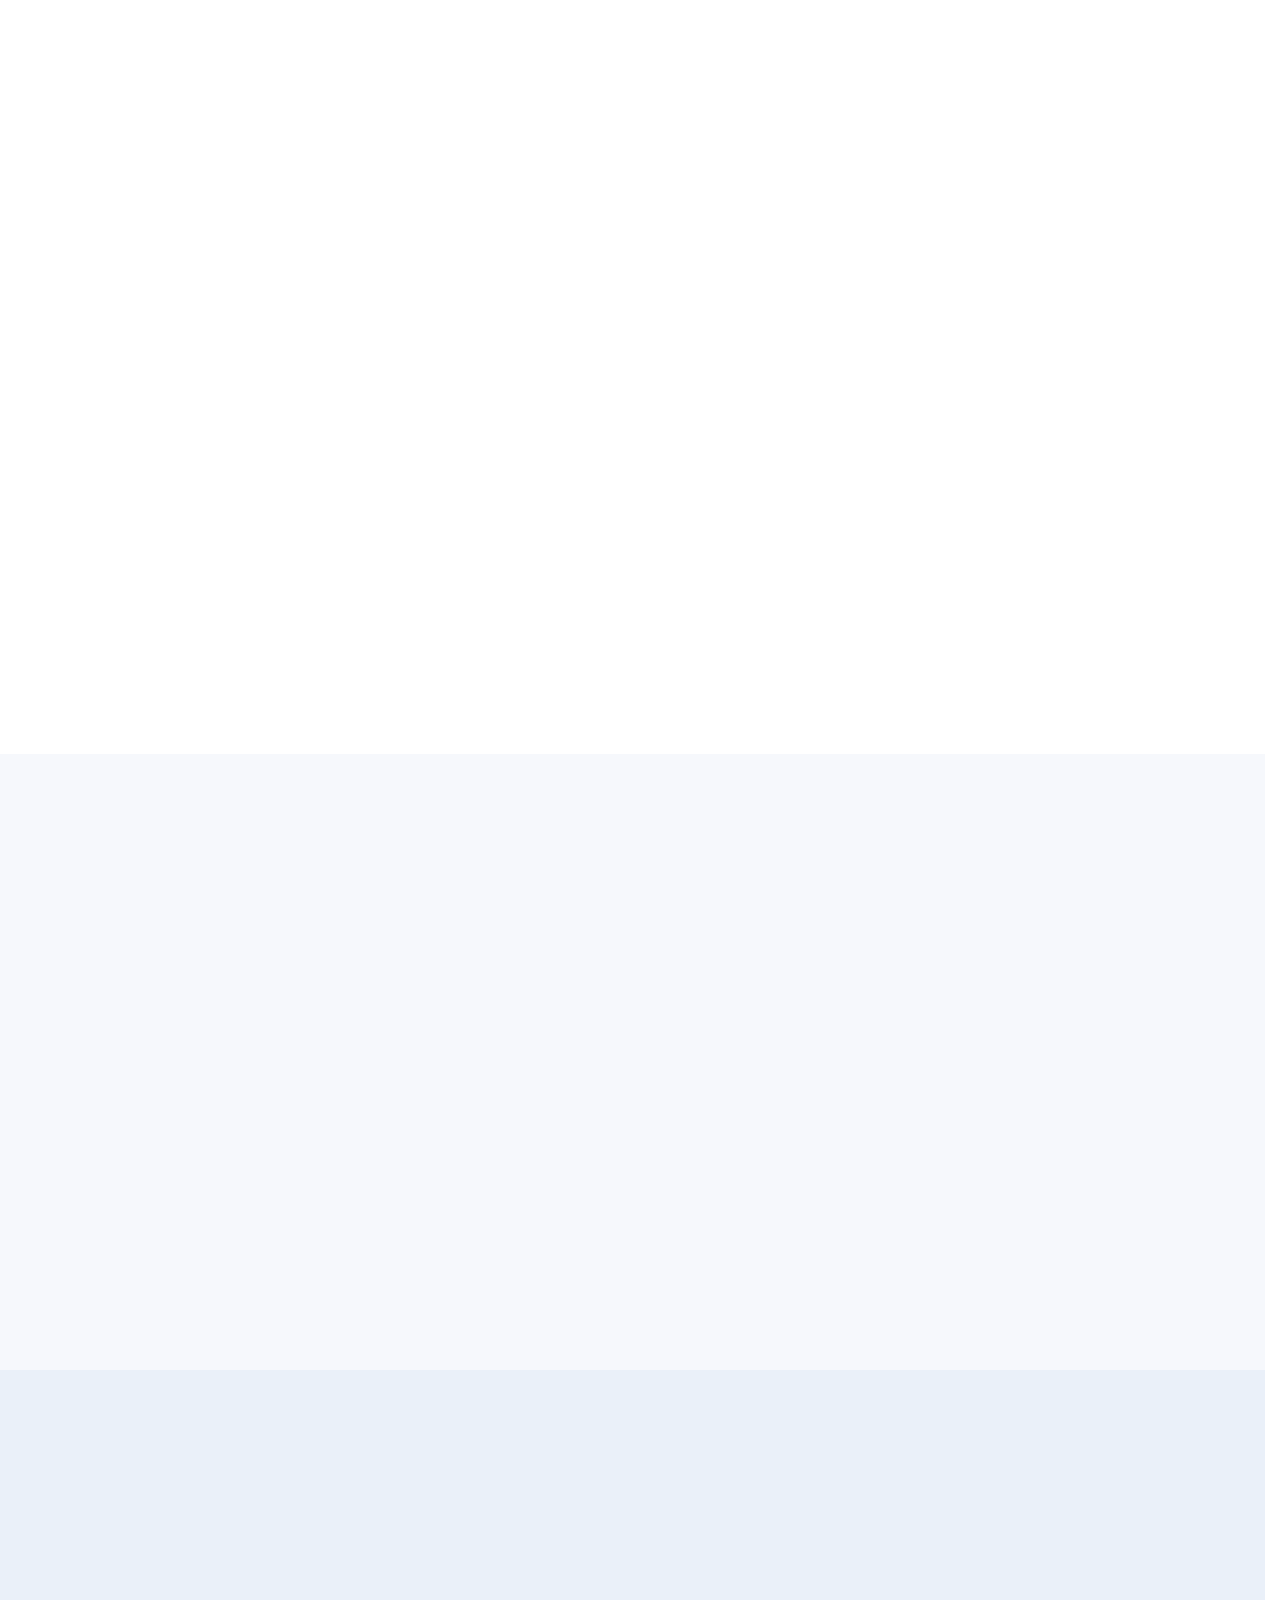
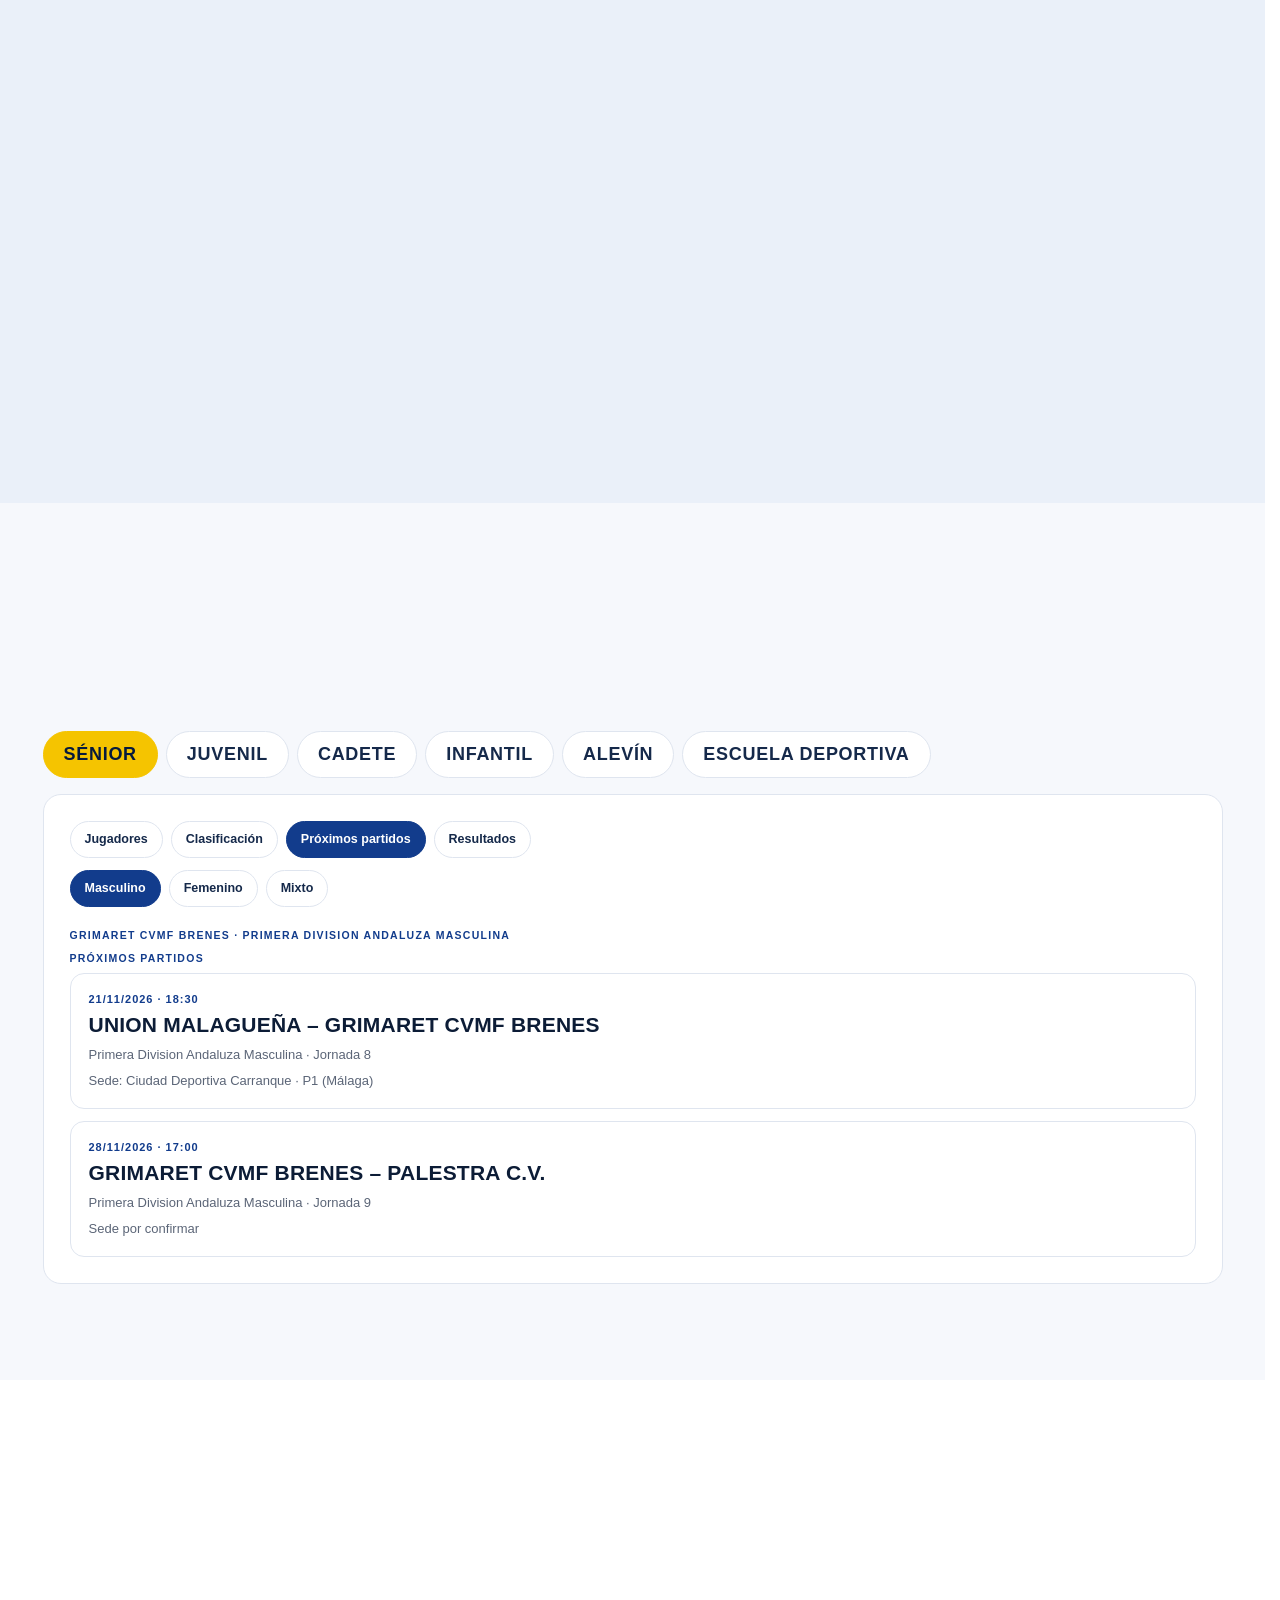
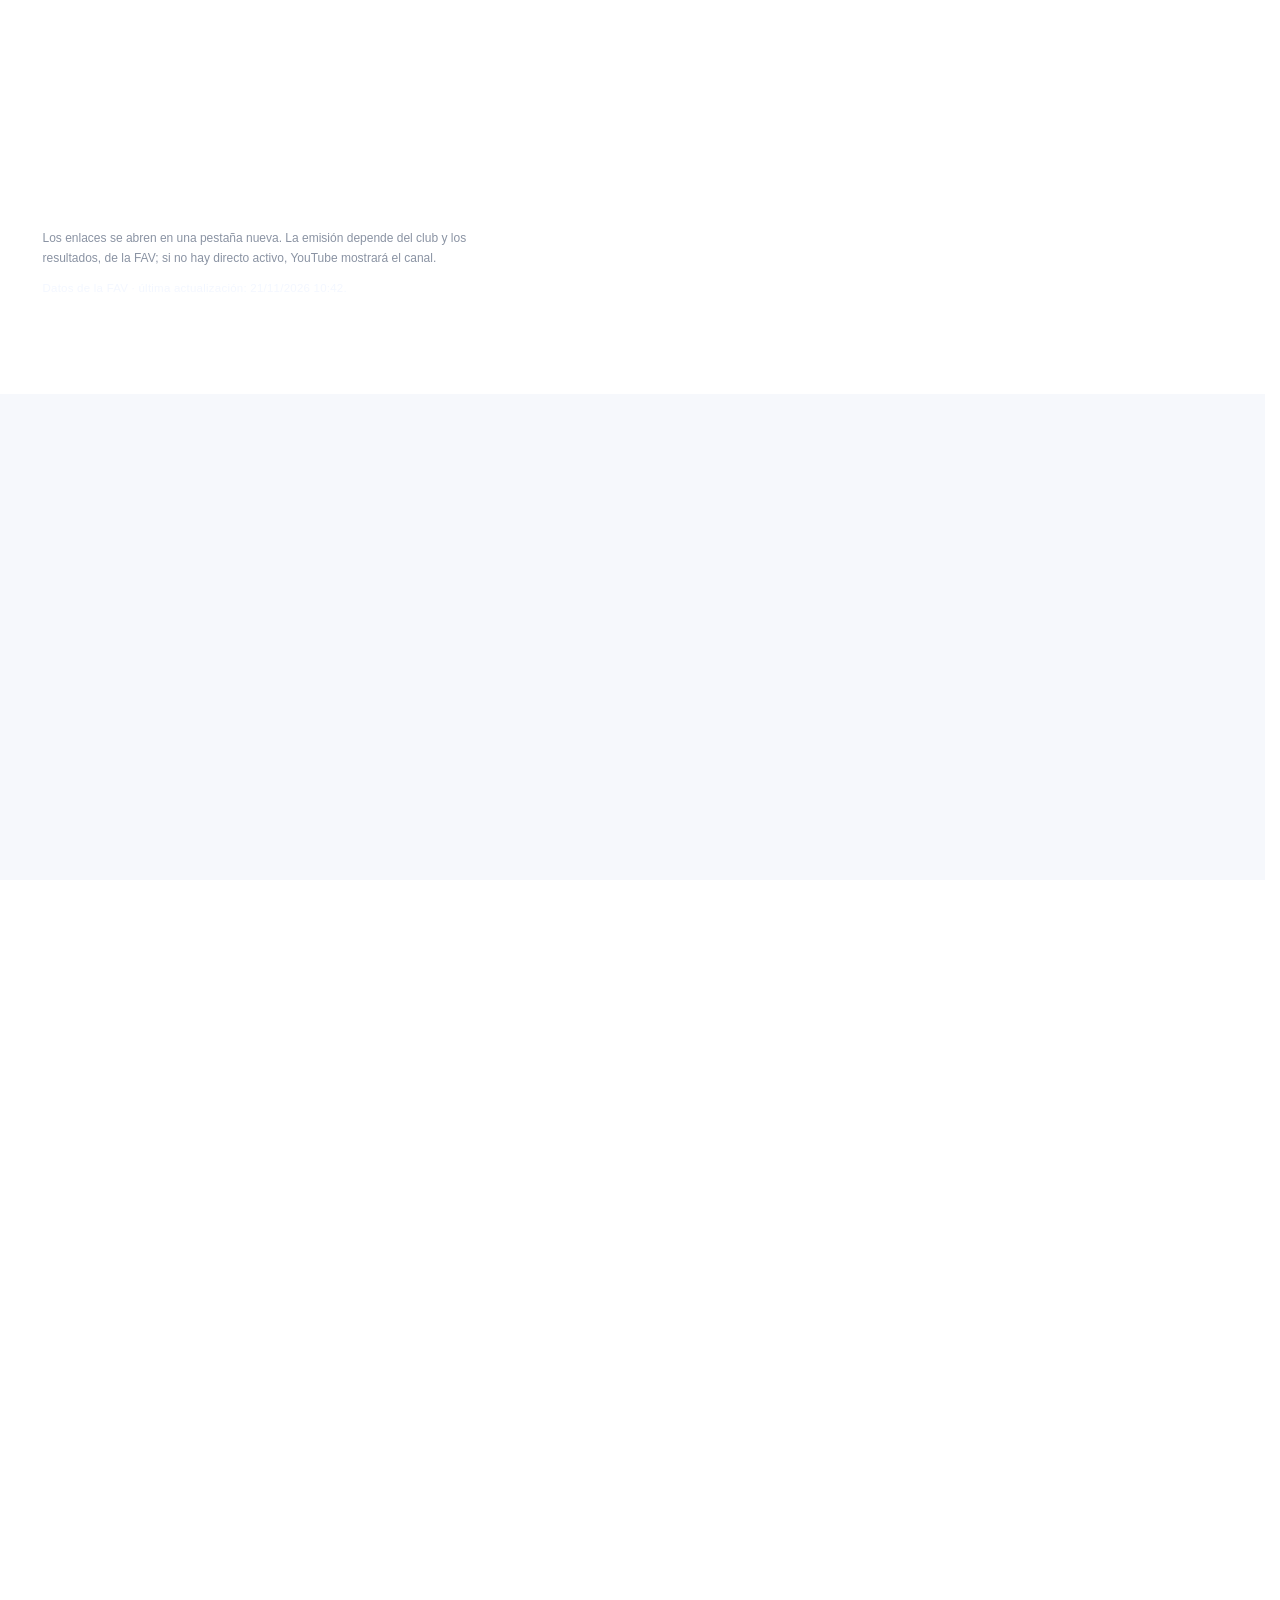
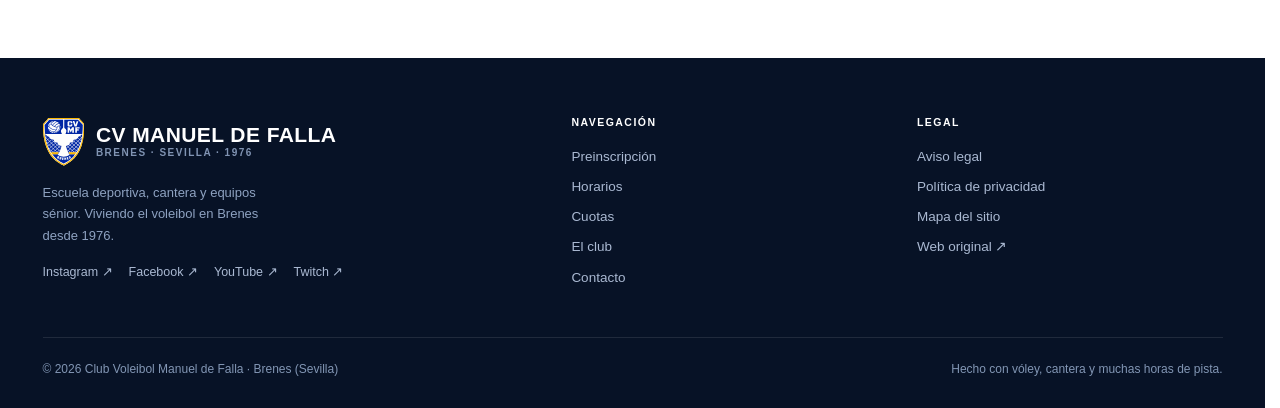
==== commit 328bea1b: "Actualiza partidos del club desde la FAV" ====
--- a/ABRIR-WEB-CLUB-VOLEIBOL.html
+++ b/ABRIR-WEB-CLUB-VOLEIBOL.html
@@ -3628,7 +3628,7 @@
 
   <script type="application/json" id="equipos-data">
 {
-  "actualizado": "20/11/2026 21:12",
+  "actualizado": "21/11/2026 10:42",
   "equipos": [
     {
       "categoria": "Sénior",
@@ -3907,6 +3907,17 @@
         },
         {
           "pos": "4",
+          "equipo": "CV Utrera",
+          "pts": "10",
+          "pj": "6",
+          "pg": "3",
+          "pp": "3",
+          "sf": "12",
+          "sc": "10",
+          "club": false
+        },
+        {
+          "pos": "5",
           "equipo": "C.D. Adriano",
           "pts": "7",
           "pj": "5",
@@ -3917,25 +3928,14 @@
           "club": false
         },
         {
-          "pos": "5",
-          "equipo": "CV Utrera",
-          "pts": "7",
-          "pj": "5",
-          "pg": "2",
-          "pp": "3",
-          "sf": "9",
-          "sc": "10",
-          "club": false
-        },
-        {
           "pos": "6",
           "equipo": "Kairós Turquesa",
           "pts": "6",
-          "pj": "5",
+          "pj": "6",
           "pg": "2",
-          "pp": "3",
+          "pp": "4",
           "sf": "8",
-          "sc": "11",
+          "sc": "14",
           "club": false
         },
         {
@@ -4484,11 +4484,11 @@
         {
           "pos": "1",
           "equipo": "Edm Voleibol Tomares",
-          "pts": "15",
-          "pj": "5",
-          "pg": "5",
+          "pts": "18",
+          "pj": "6",
+          "pg": "6",
           "pp": "0",
-          "sf": "15",
+          "sf": "18",
           "sc": "1",
           "club": false
         },
@@ -4496,11 +4496,11 @@
           "pos": "2",
           "equipo": "La Paraita",
           "pts": "15",
-          "pj": "5",
+          "pj": "6",
           "pg": "5",
-          "pp": "0",
+          "pp": "1",
           "sf": "15",
-          "sc": "1",
+          "sc": "4",
           "club": false
         },
         {
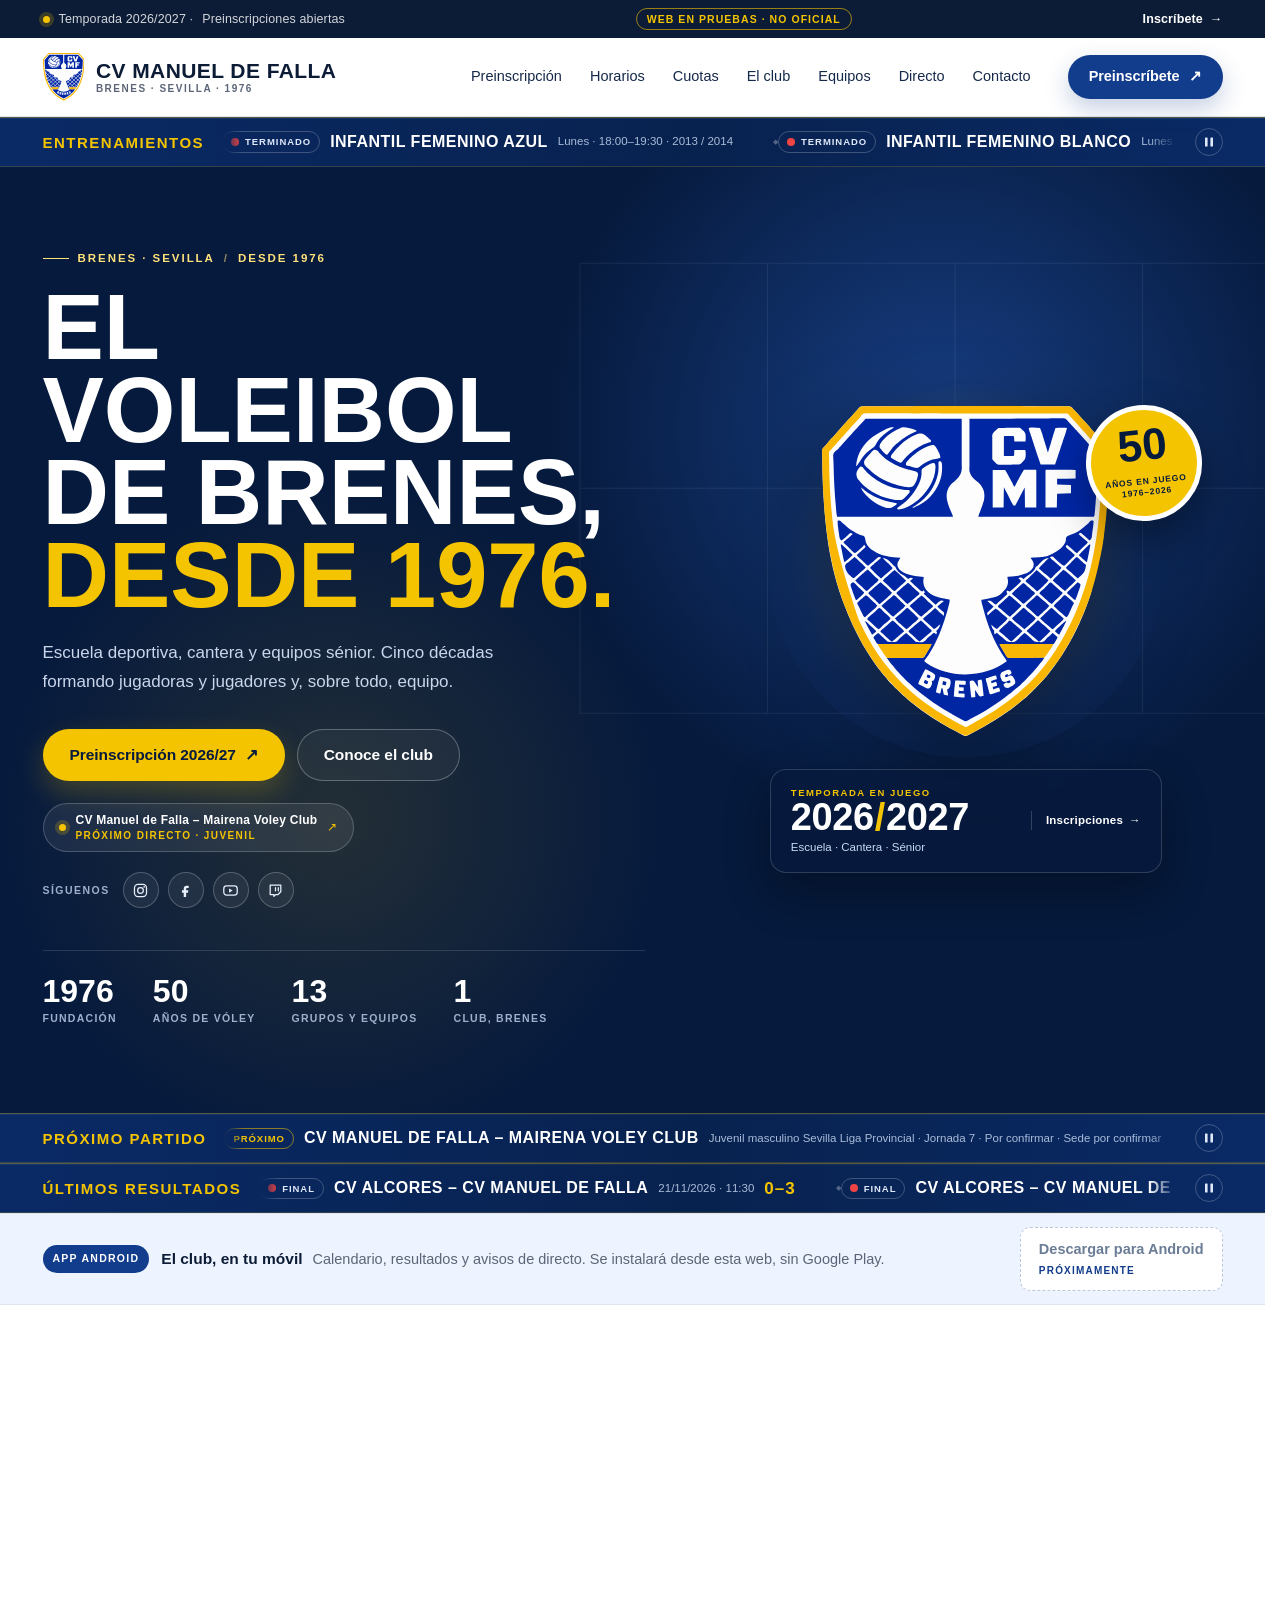
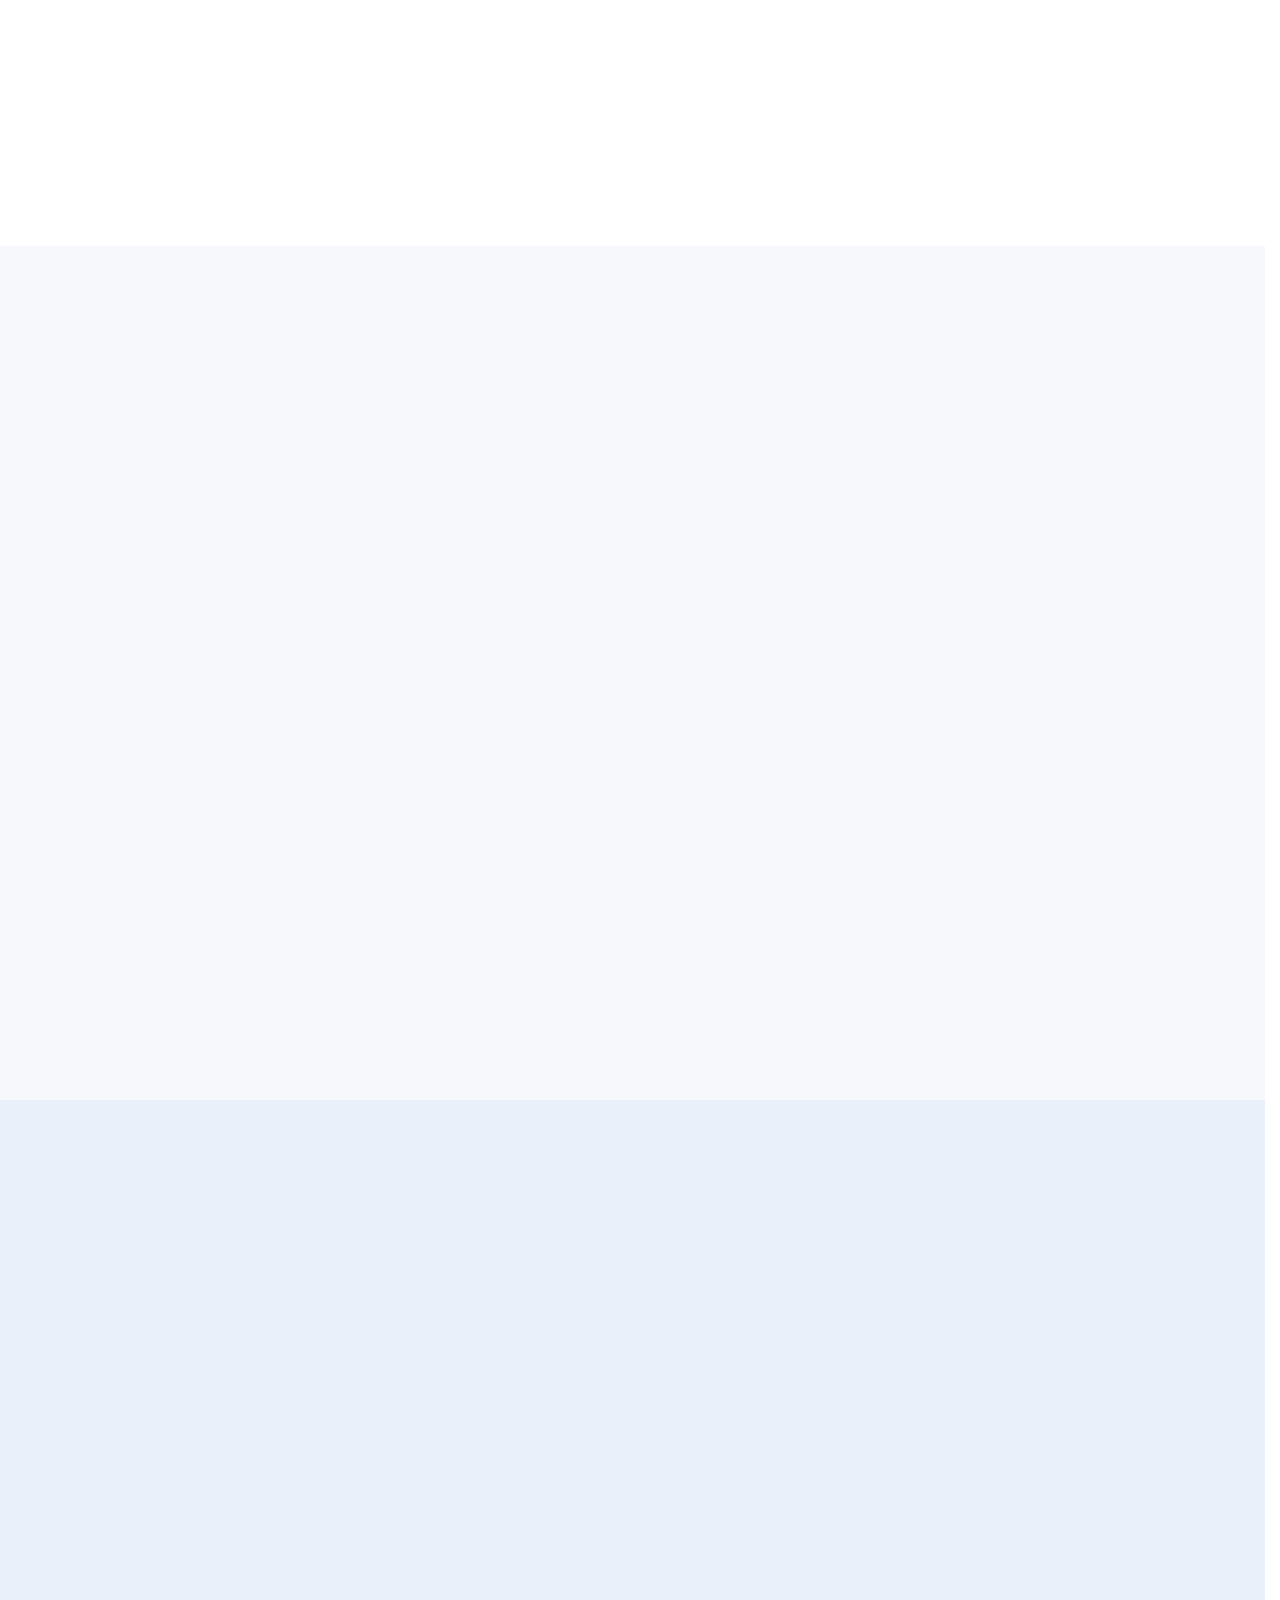
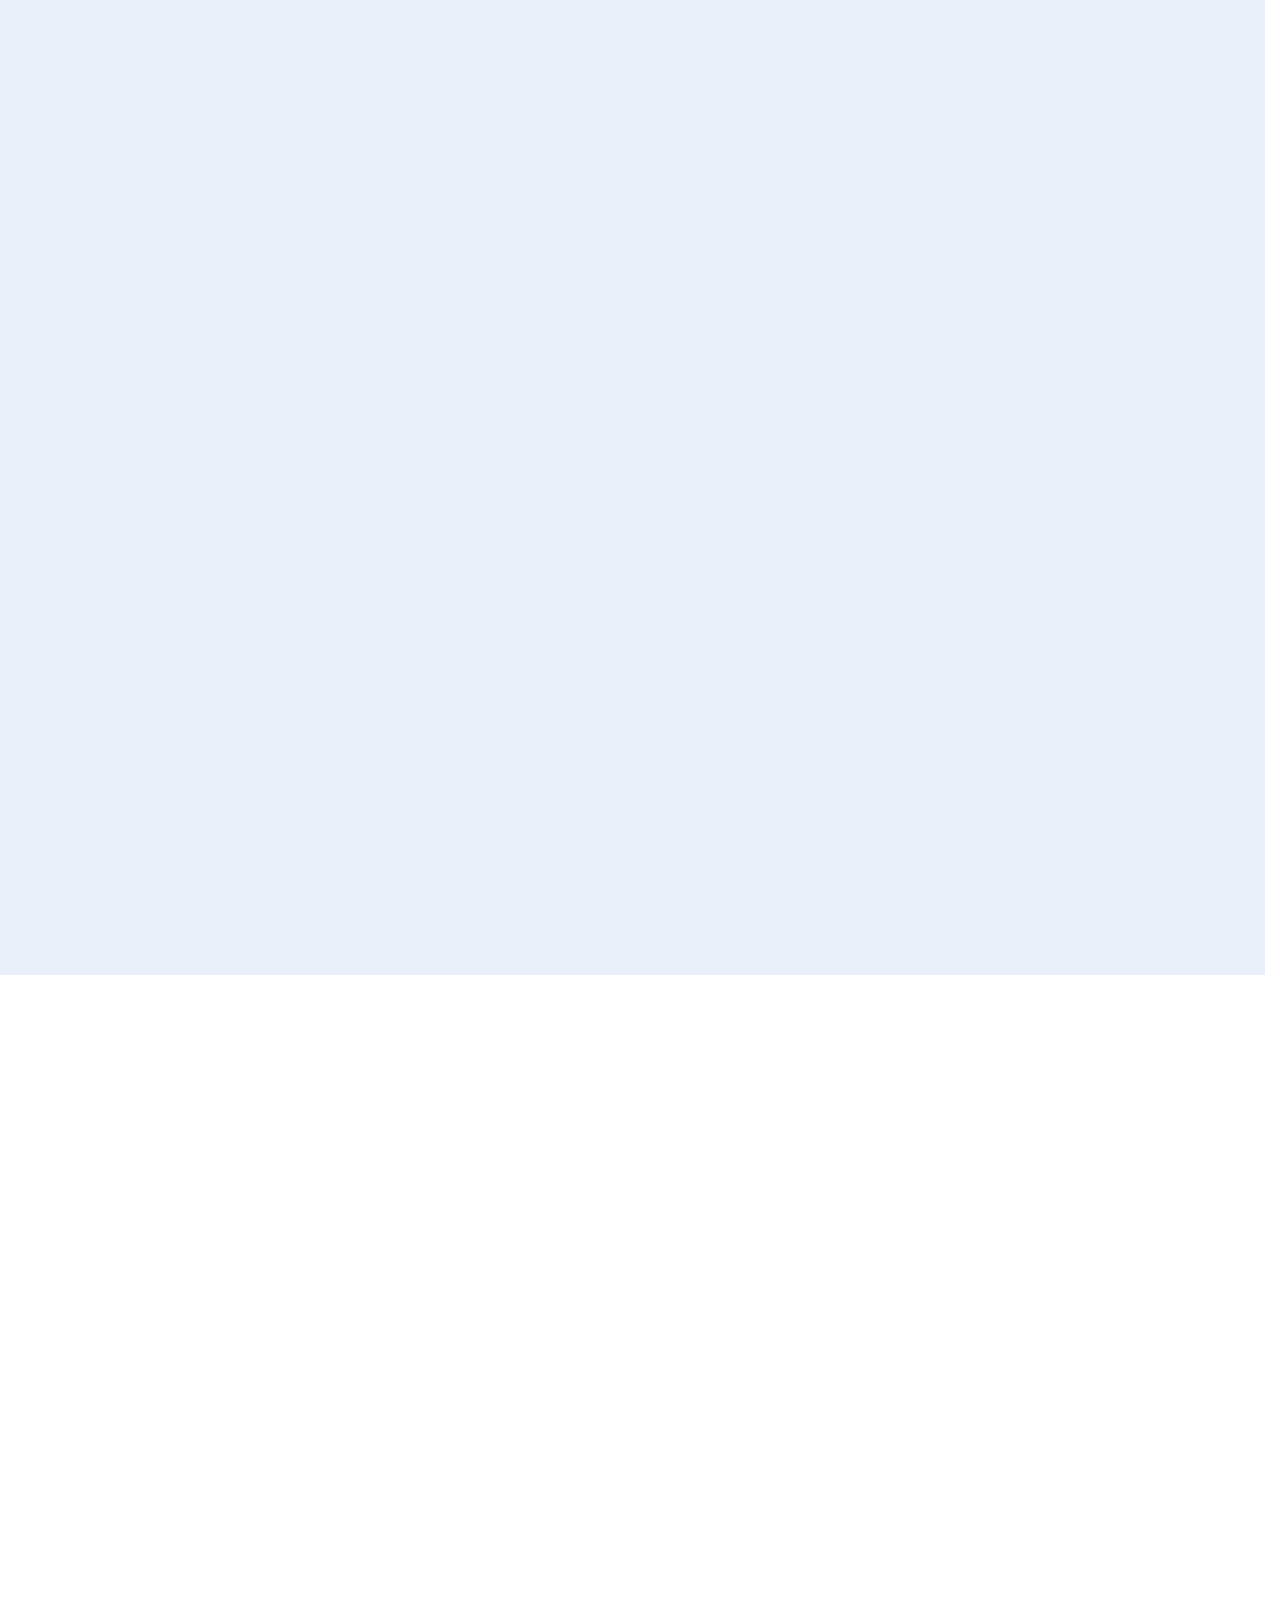
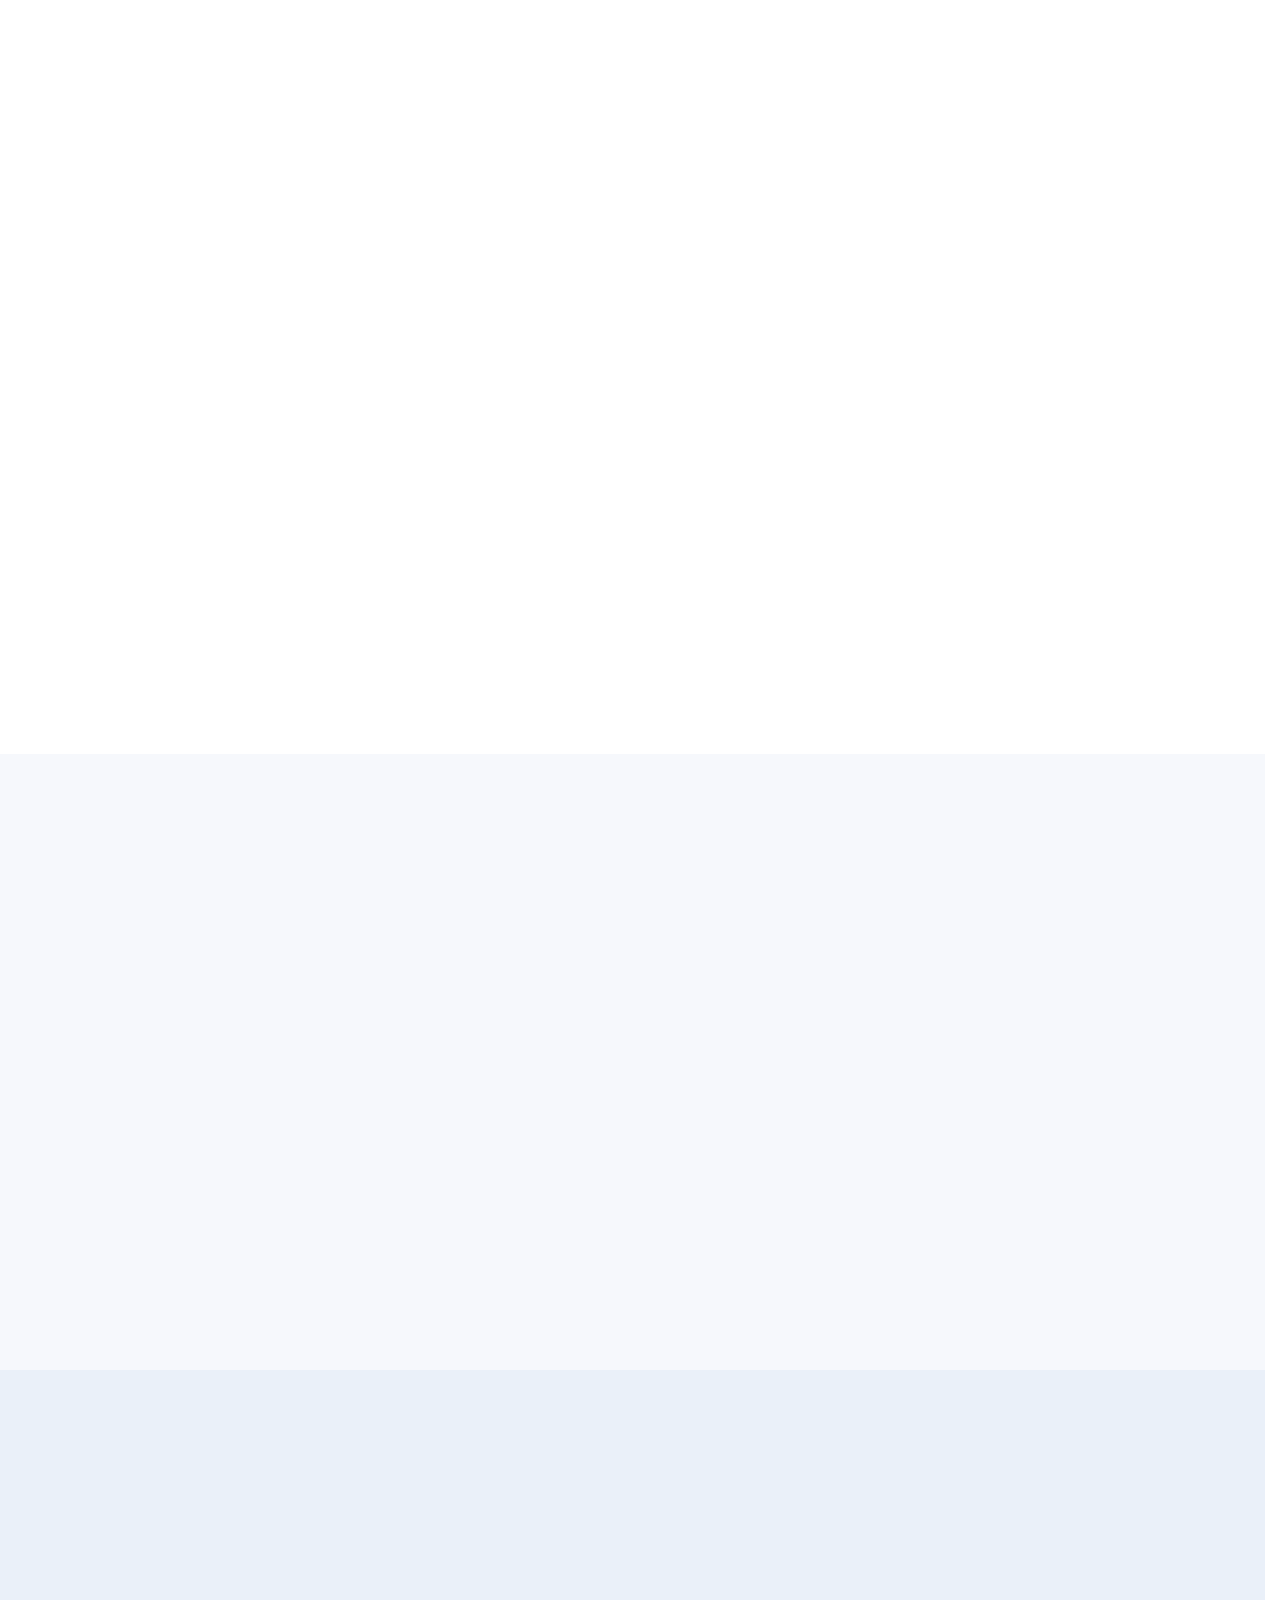
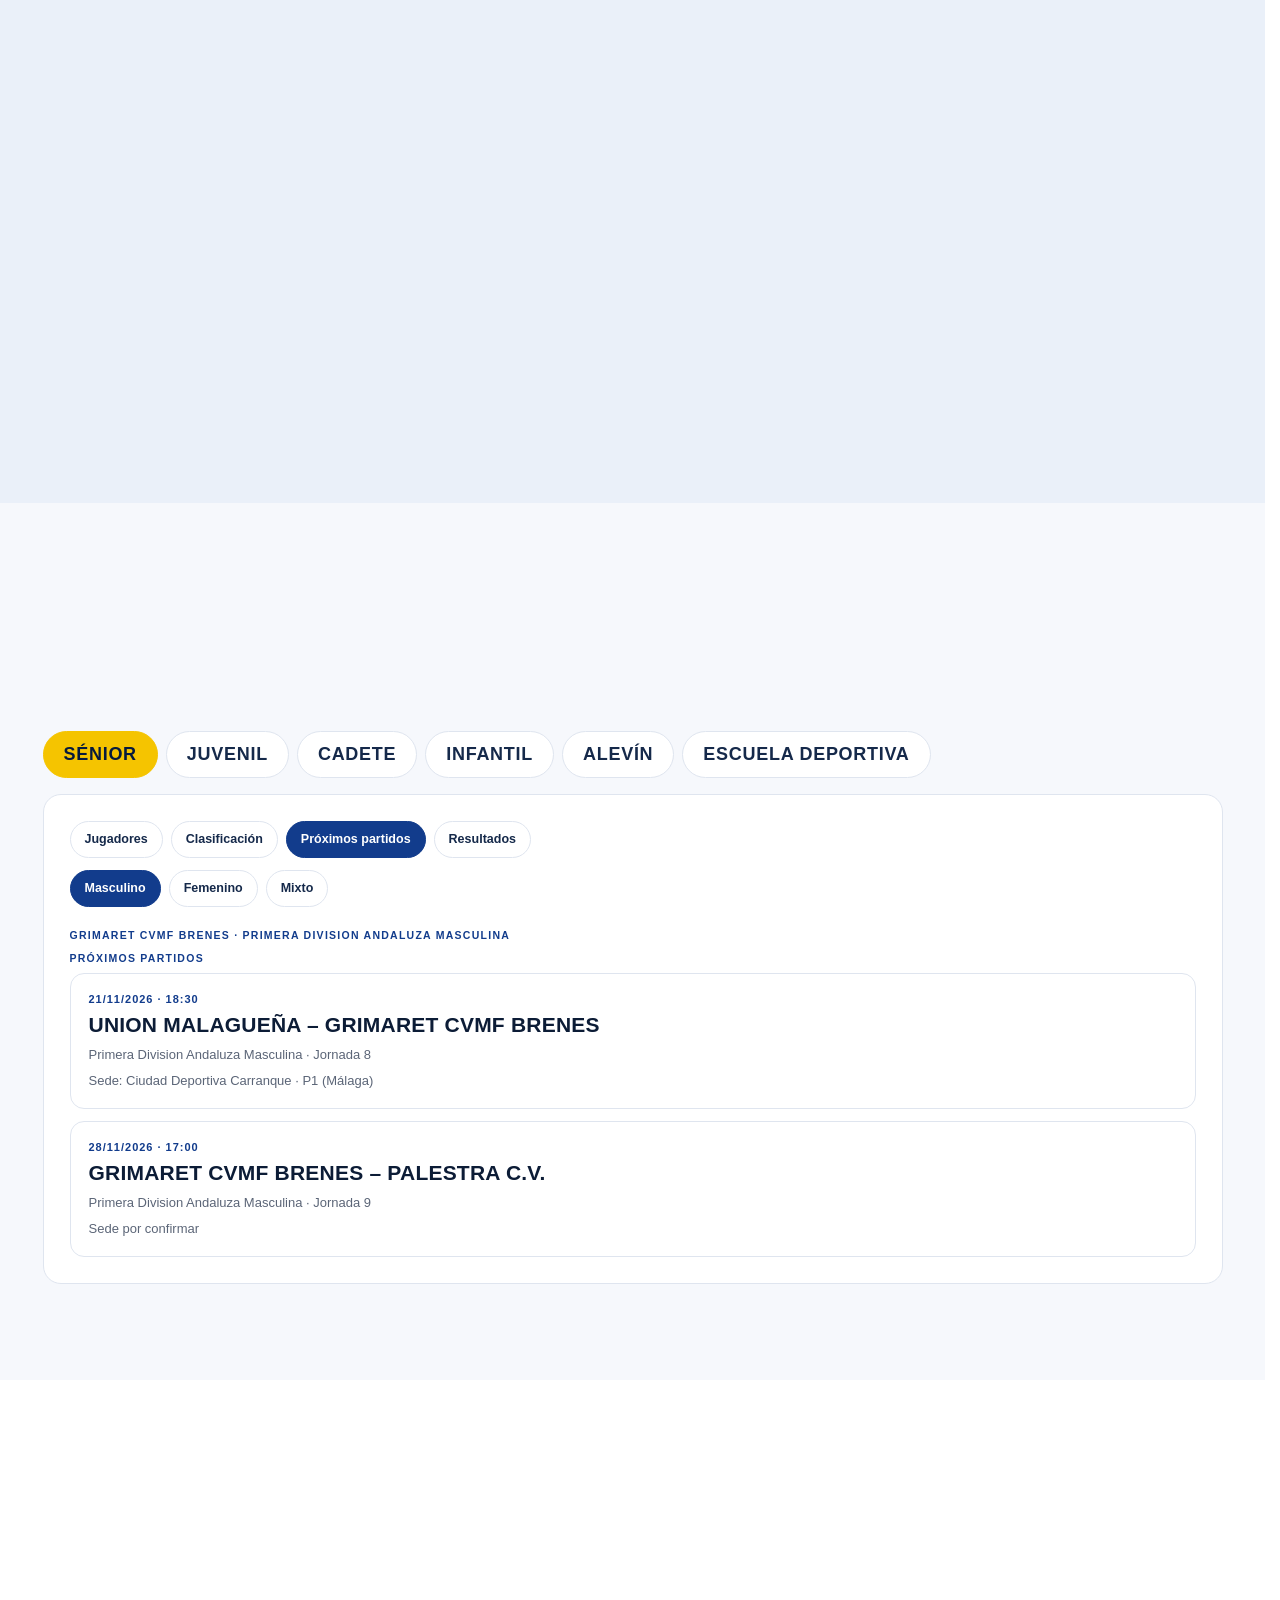
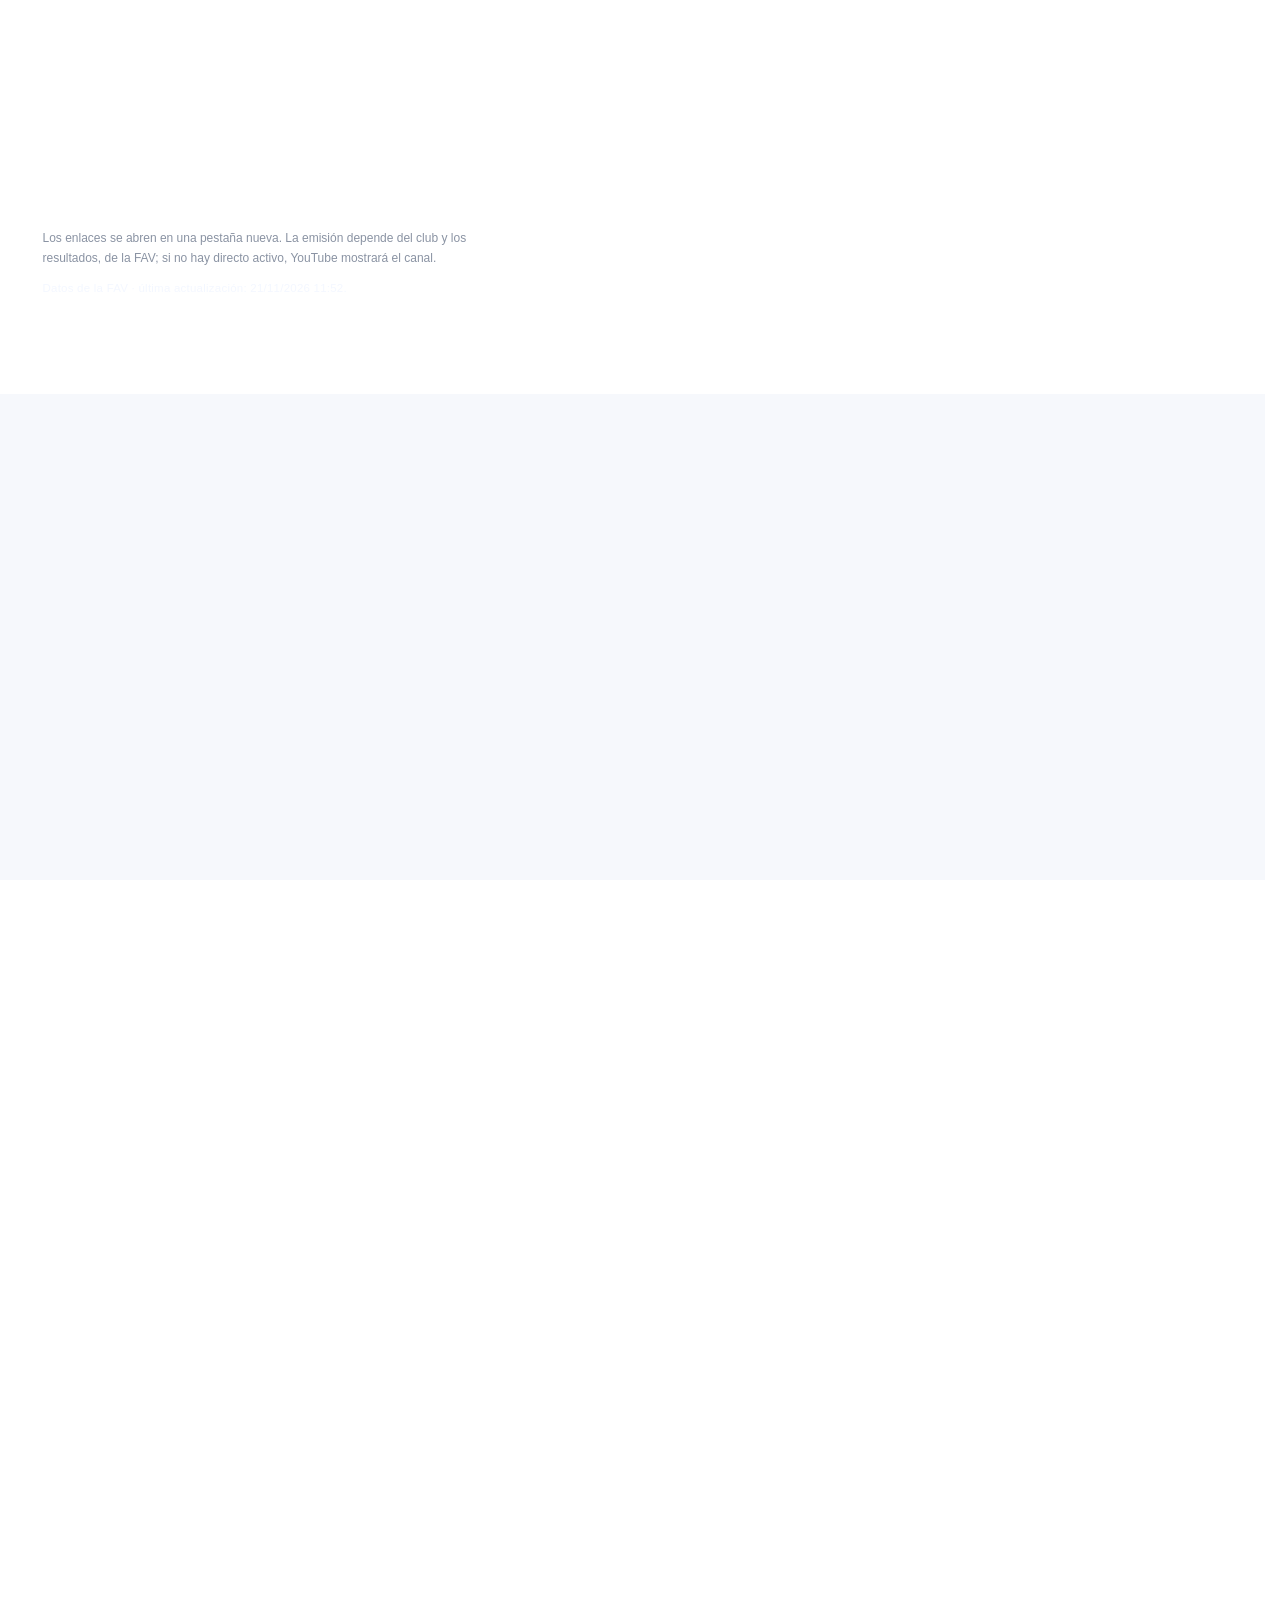
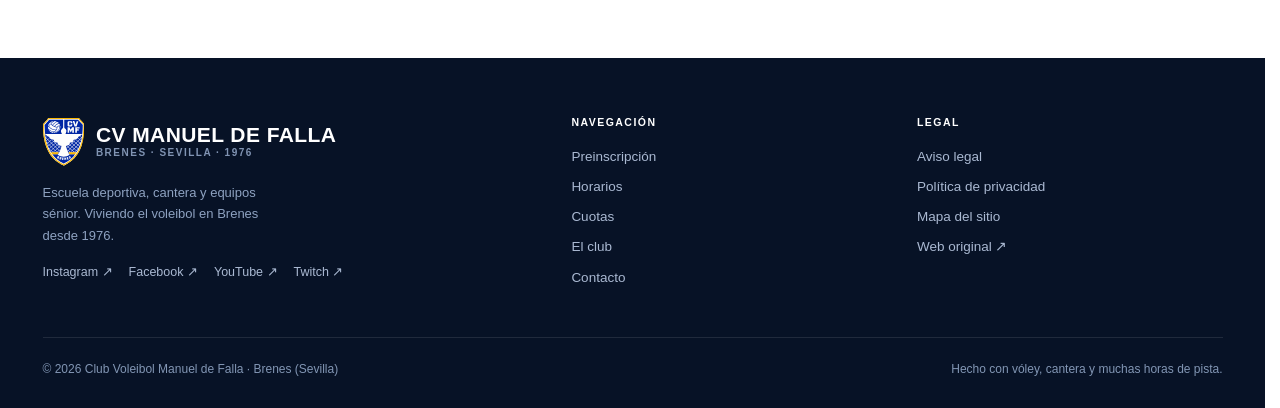
==== commit 2a7fe46b: "Actualiza partidos del club desde la FAV" ====
--- a/ABRIR-WEB-CLUB-VOLEIBOL.html
+++ b/ABRIR-WEB-CLUB-VOLEIBOL.html
@@ -3407,17 +3407,6 @@
   "fav": "https://www.favoley.net/publico/seccion.php?seccion=directos",
   "eventos": [
     {
-      "evento": "CV Alcores – CV Manuel de Falla",
-      "categoria": "Juvenil",
-      "competicion": "Juvenil masculino Sevilla Liga Provincial · Jornada 6",
-      "fecha": "21/11/2026 · 11:30",
-      "marcador": "",
-      "estado": "next",
-      "youtube": "",
-      "fav": "https://www.favoley.net/publico/seccion.php?seccion=competicion&id=1322&vista=calendario&grupo=90&fase=114",
-      "sede": "Pabellon Placido Fernandez Viagas · P1 (Alcalá de Guadaíra)"
-    },
-    {
       "evento": "CV Manuel de Falla – Kairós",
       "categoria": "Juvenil",
       "competicion": "Juvenil femenino Sevilla Liga Provincial · Jornada 4",
@@ -3471,6 +3460,16 @@
       "youtube": "",
       "fav": "https://www.favoley.net/publico/seccion.php?seccion=competicion&id=1260&vista=calendario&grupo=154&fase=230",
       "sede": "Pabellon Municipal de Villaverde del Rio · P1"
+    },
+    {
+      "evento": "CV Manuel de Falla – Mairena Voley Club",
+      "categoria": "Juvenil",
+      "competicion": "Juvenil masculino Sevilla Liga Provincial · Jornada 7",
+      "fecha": "Por confirmar",
+      "marcador": "",
+      "estado": "next",
+      "youtube": "",
+      "fav": "https://www.favoley.net/publico/seccion.php?seccion=competicion&id=1322&vista=calendario&grupo=90&fase=114"
     },
     {
       "evento": "CV Manuel de Falla – Mairena Voley Club-Mairena Alj",
@@ -3532,17 +3531,6 @@
       "estado": "final",
       "youtube": "",
       "fav": "https://www.favoley.net/publico/seccion.php?seccion=competicion&id=1306&vista=calendario&grupo=51&fase=59",
-      "sede": "Complejo Polideportivo Raúl Fernández Pavón (Brenes)"
-    },
-    {
-      "evento": "CV Manuel de Falla – Kairós Turquesa",
-      "categoria": "Juvenil",
-      "competicion": "Juvenil masculino Sevilla Liga Provincial · Jornada 5",
-      "fecha": "07/11/2026 · 11:00",
-      "marcador": "3–0",
-      "estado": "final",
-      "youtube": "",
-      "fav": "https://www.favoley.net/publico/seccion.php?seccion=competicion&id=1322&vista=calendario&grupo=90&fase=114",
       "sede": "Complejo Polideportivo Raúl Fernández Pavón (Brenes)"
     },
     {
@@ -3621,6 +3609,17 @@
       "youtube": "",
       "fav": "https://www.favoley.net/publico/seccion.php?seccion=competicion&id=1314&vista=calendario&grupo=91&fase=115",
       "sede": "Pabellon Placido Fernandez Viagas · P1 (Alcalá de Guadaíra)"
+    },
+    {
+      "evento": "CV Alcores – CV Manuel de Falla",
+      "categoria": "Juvenil",
+      "competicion": "Juvenil masculino Sevilla Liga Provincial · Jornada 6",
+      "fecha": "21/11/2026 · 11:30",
+      "marcador": "0–3",
+      "estado": "final",
+      "youtube": "",
+      "fav": "https://www.favoley.net/publico/seccion.php?seccion=competicion&id=1322&vista=calendario&grupo=90&fase=114",
+      "sede": "Pabellon Placido Fernandez Viagas · P1 (Alcalá de Guadaíra)"
     }
   ]
 }
@@ -3628,7 +3627,7 @@
 
   <script type="application/json" id="equipos-data">
 {
-  "actualizado": "21/11/2026 10:42",
+  "actualizado": "21/11/2026 11:52",
   "equipos": [
     {
       "categoria": "Sénior",
@@ -3886,11 +3885,11 @@
         {
           "pos": "2",
           "equipo": "CV Manuel de Falla",
-          "pts": "12",
-          "pj": "5",
-          "pg": "4",
+          "pts": "15",
+          "pj": "6",
+          "pg": "5",
           "pp": "1",
-          "sf": "12",
+          "sf": "15",
           "sc": "4",
           "club": true
         },
@@ -3942,11 +3941,11 @@
           "pos": "7",
           "equipo": "CV Alcores",
           "pts": "3",
-          "pj": "5",
+          "pj": "6",
           "pg": "1",
-          "pp": "4",
+          "pp": "5",
           "sf": "5",
-          "sc": "12",
+          "sc": "15",
           "club": false
         },
         {
@@ -3962,28 +3961,16 @@
         }
       ],
       "proximo": {
-        "evento": "CV Alcores – CV Manuel de Falla",
+        "evento": "CV Manuel de Falla – Mairena Voley Club",
         "categoria": "Juvenil",
-        "competicion": "Juvenil masculino Sevilla Liga Provincial · Jornada 6",
-        "fecha": "21/11/2026 · 11:30",
+        "competicion": "Juvenil masculino Sevilla Liga Provincial · Jornada 7",
+        "fecha": "Por confirmar",
         "marcador": "",
         "estado": "next",
         "youtube": "",
-        "fav": "https://www.favoley.net/publico/seccion.php?seccion=competicion&id=1322&vista=calendario&grupo=90&fase=114",
-        "sede": "Pabellon Placido Fernandez Viagas · P1 (Alcalá de Guadaíra)"
+        "fav": "https://www.favoley.net/publico/seccion.php?seccion=competicion&id=1322&vista=calendario&grupo=90&fase=114"
       },
       "proximos": [
-        {
-          "evento": "CV Alcores – CV Manuel de Falla",
-          "categoria": "Juvenil",
-          "competicion": "Juvenil masculino Sevilla Liga Provincial · Jornada 6",
-          "fecha": "21/11/2026 · 11:30",
-          "marcador": "",
-          "estado": "next",
-          "youtube": "",
-          "fav": "https://www.favoley.net/publico/seccion.php?seccion=competicion&id=1322&vista=calendario&grupo=90&fase=114",
-          "sede": "Pabellon Placido Fernandez Viagas · P1 (Alcalá de Guadaíra)"
-        },
         {
           "evento": "CV Manuel de Falla – Mairena Voley Club",
           "categoria": "Juvenil",
@@ -3993,10 +3980,25 @@
           "estado": "next",
           "youtube": "",
           "fav": "https://www.favoley.net/publico/seccion.php?seccion=competicion&id=1322&vista=calendario&grupo=90&fase=114"
+        },
+        {
+          "evento": "Mairena Voley Club – CV Manuel de Falla",
+          "categoria": "Juvenil",
+          "competicion": "Juvenil masculino Sevilla Liga Provincial · Jornada 8",
+          "fecha": "Por confirmar",
+          "marcador": "",
+          "estado": "next",
+          "youtube": "",
+          "fav": "https://www.favoley.net/publico/seccion.php?seccion=competicion&id=1322&vista=calendario&grupo=90&fase=114"
         }
       ],
       "resultados": [
         {
+          "evento": "CV Alcores – CV Manuel de Falla",
+          "fecha": "21/11/2026 · 11:30",
+          "marcador": "0–3"
+        },
+        {
           "evento": "CV Manuel de Falla – Kairós Turquesa",
           "fecha": "07/11/2026 · 11:00",
           "marcador": "3–0"
@@ -4015,11 +4017,6 @@
           "evento": "CV Manuel de Falla – Kairós",
           "fecha": "17/10/2026 · 11:00",
           "marcador": "0–3"
-        },
-        {
-          "evento": "CV Manuel de Falla – C.D. Adriano",
-          "fecha": "12/10/2026 · 18:00",
-          "marcador": "3–1"
         }
       ]
     },
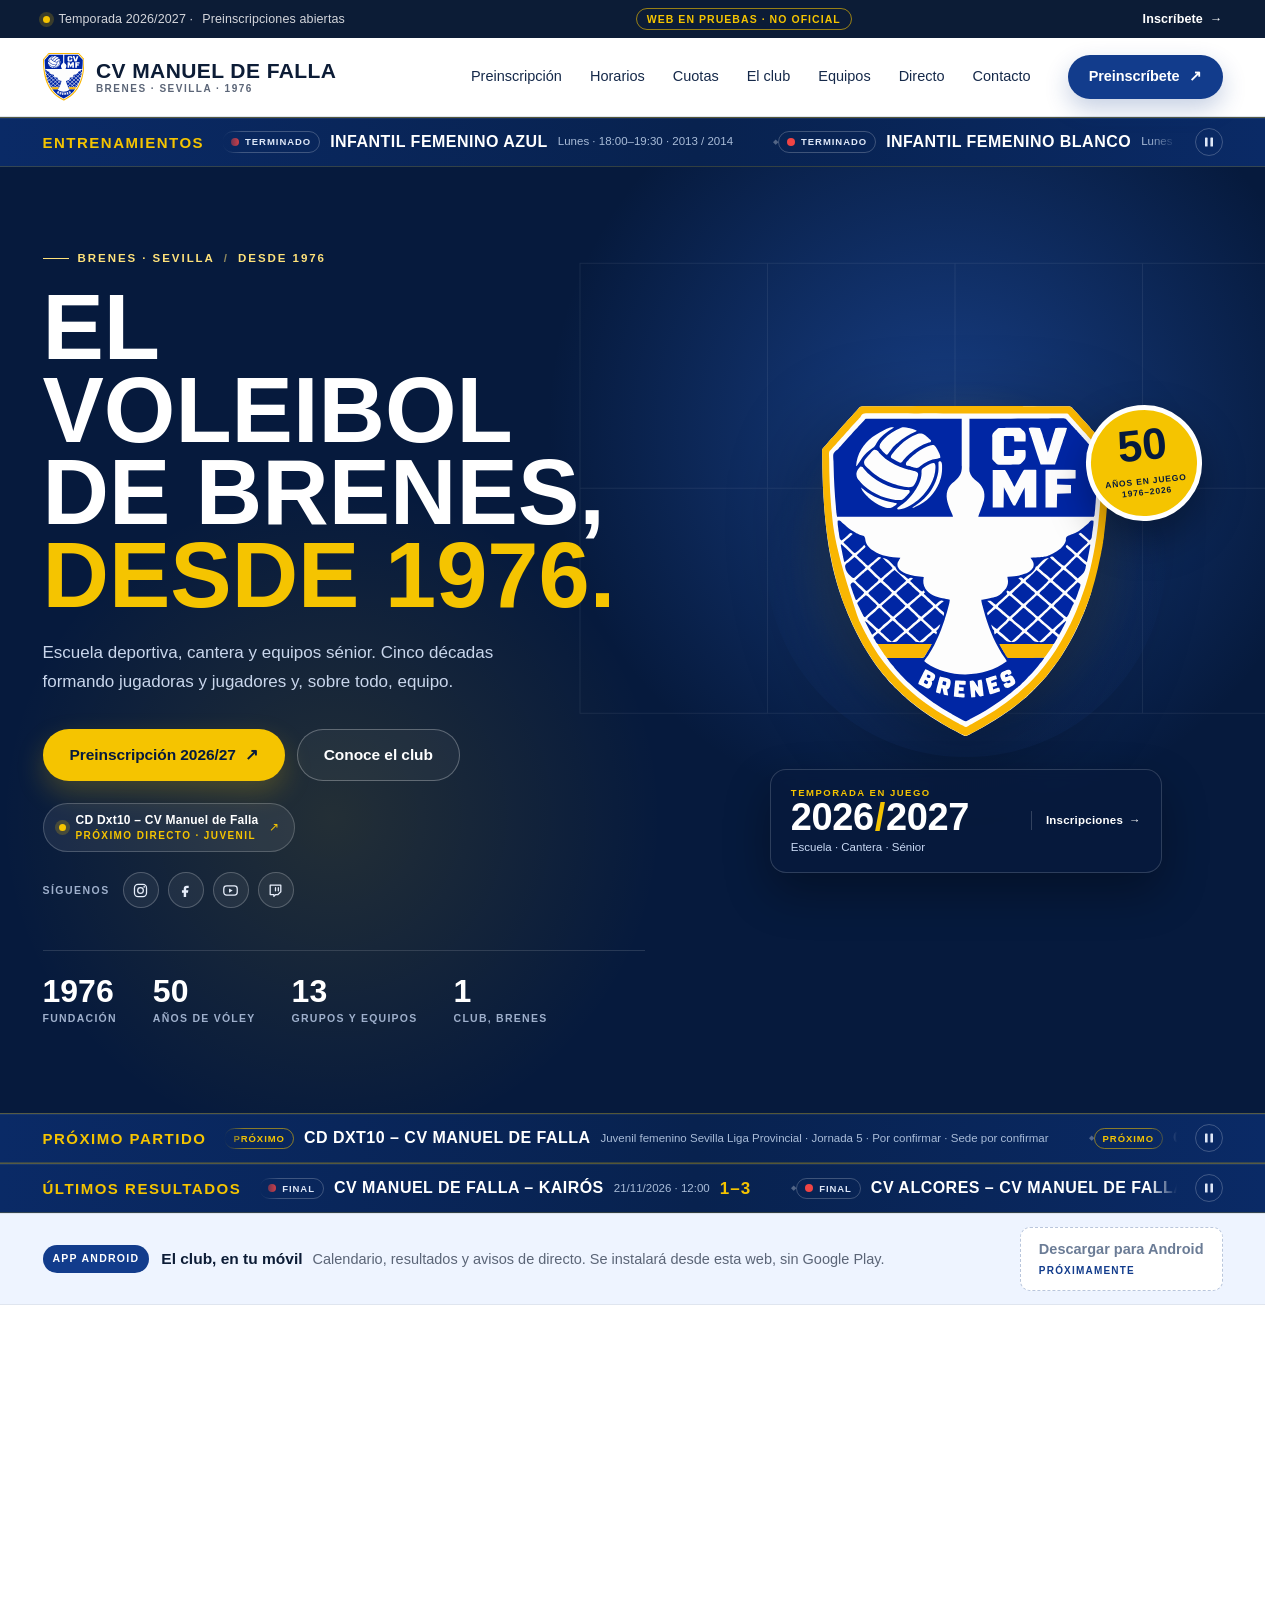
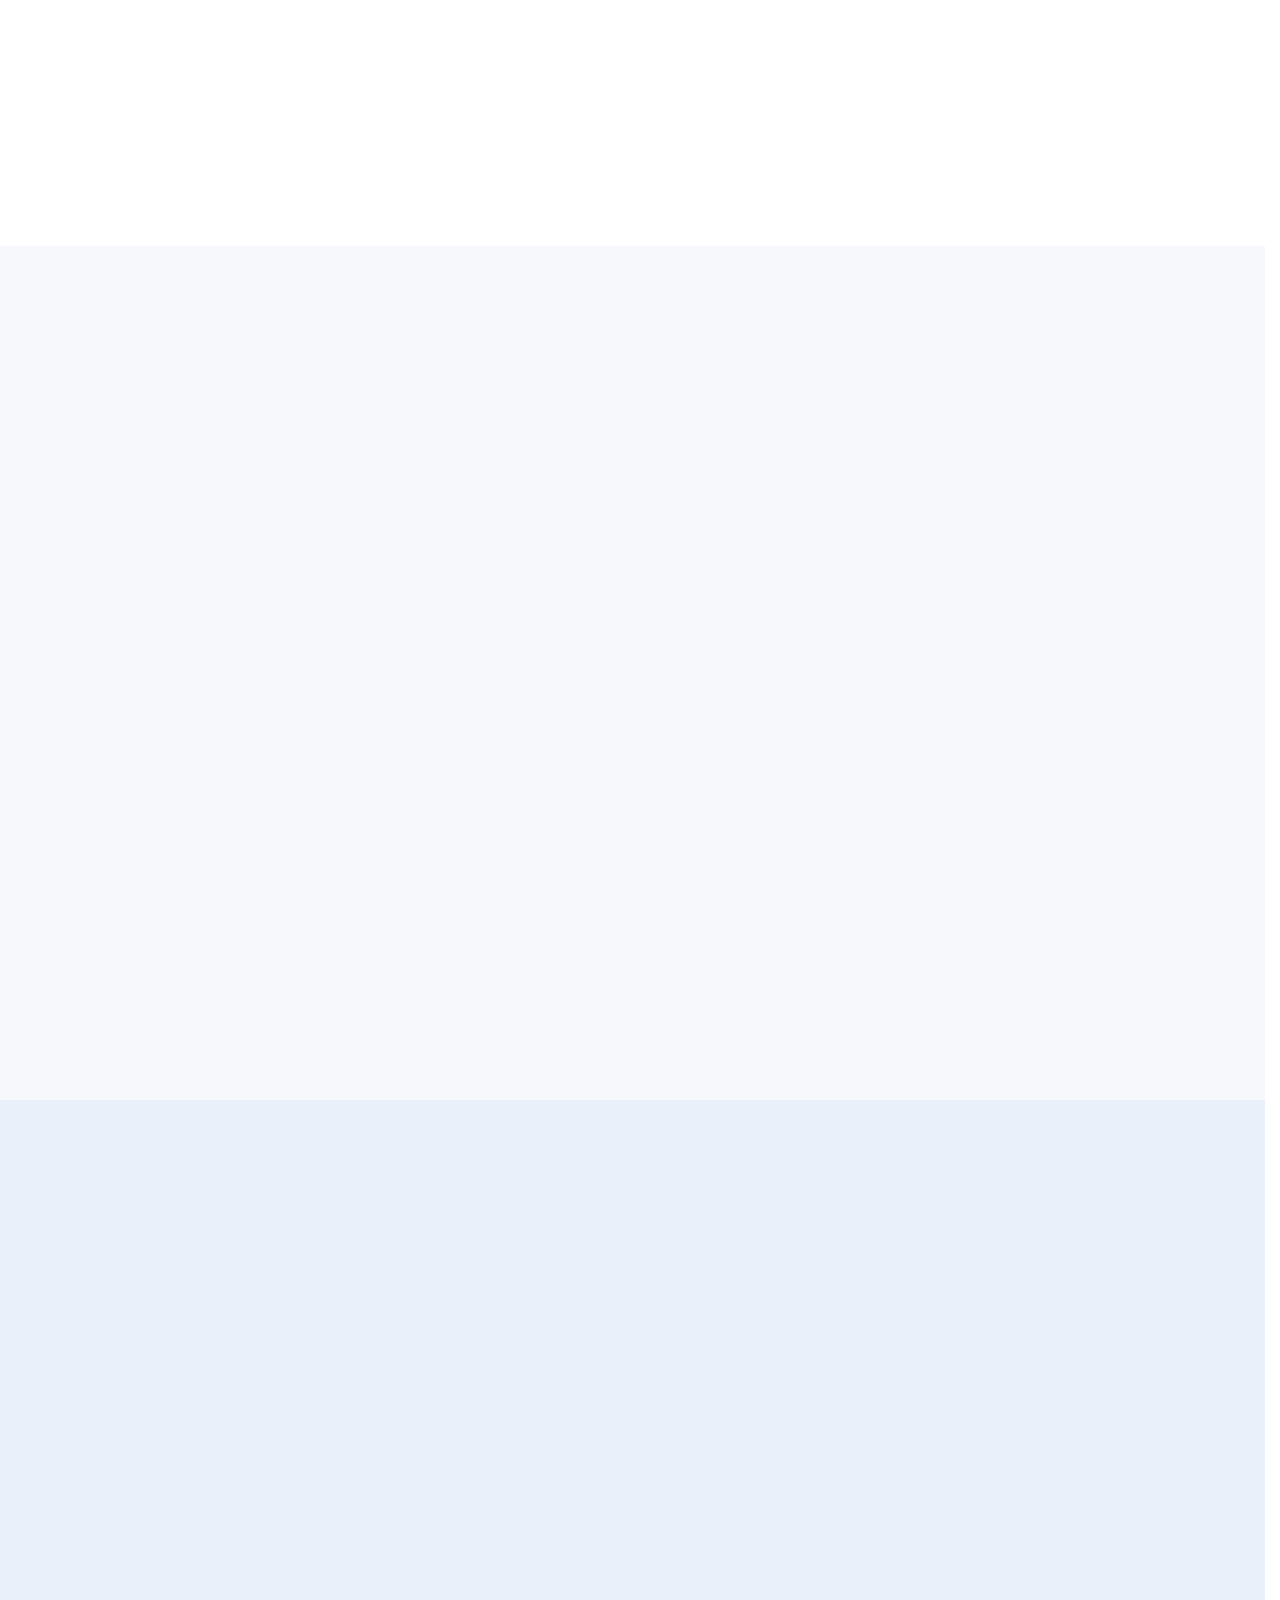
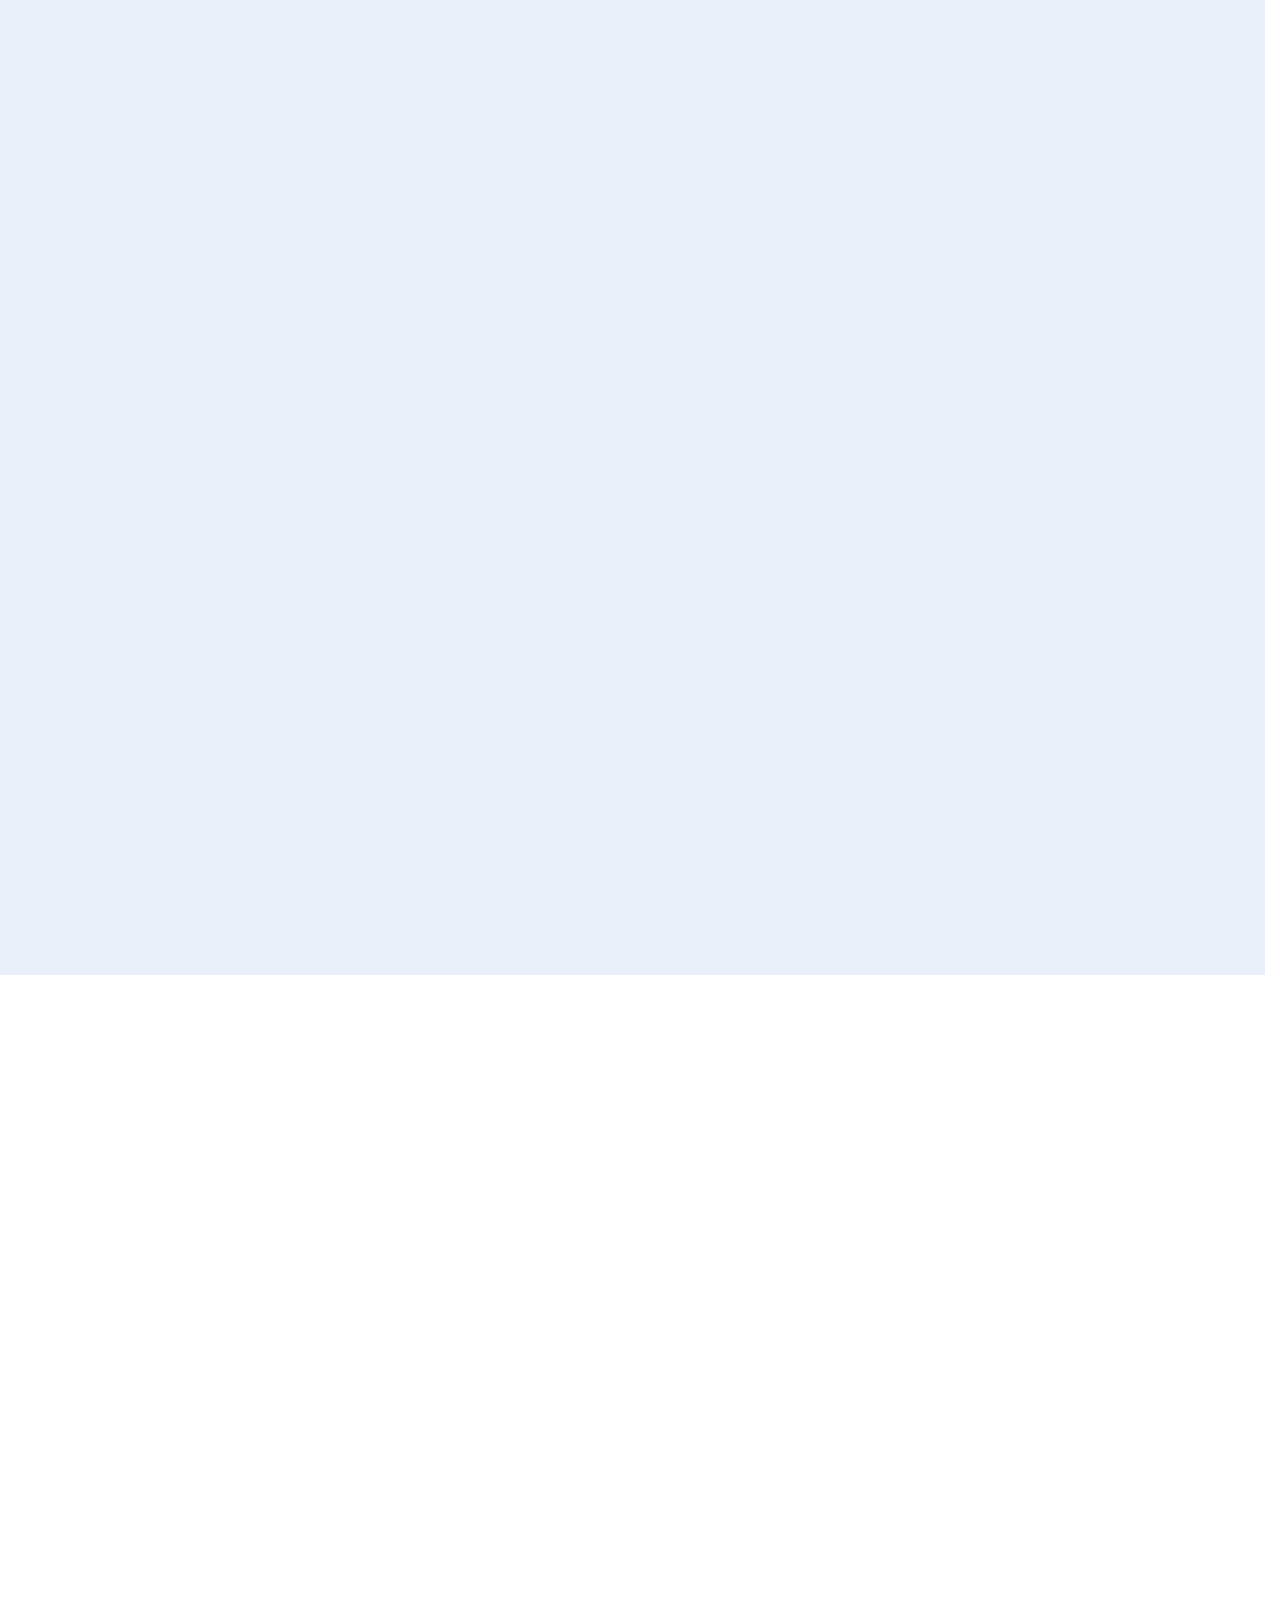
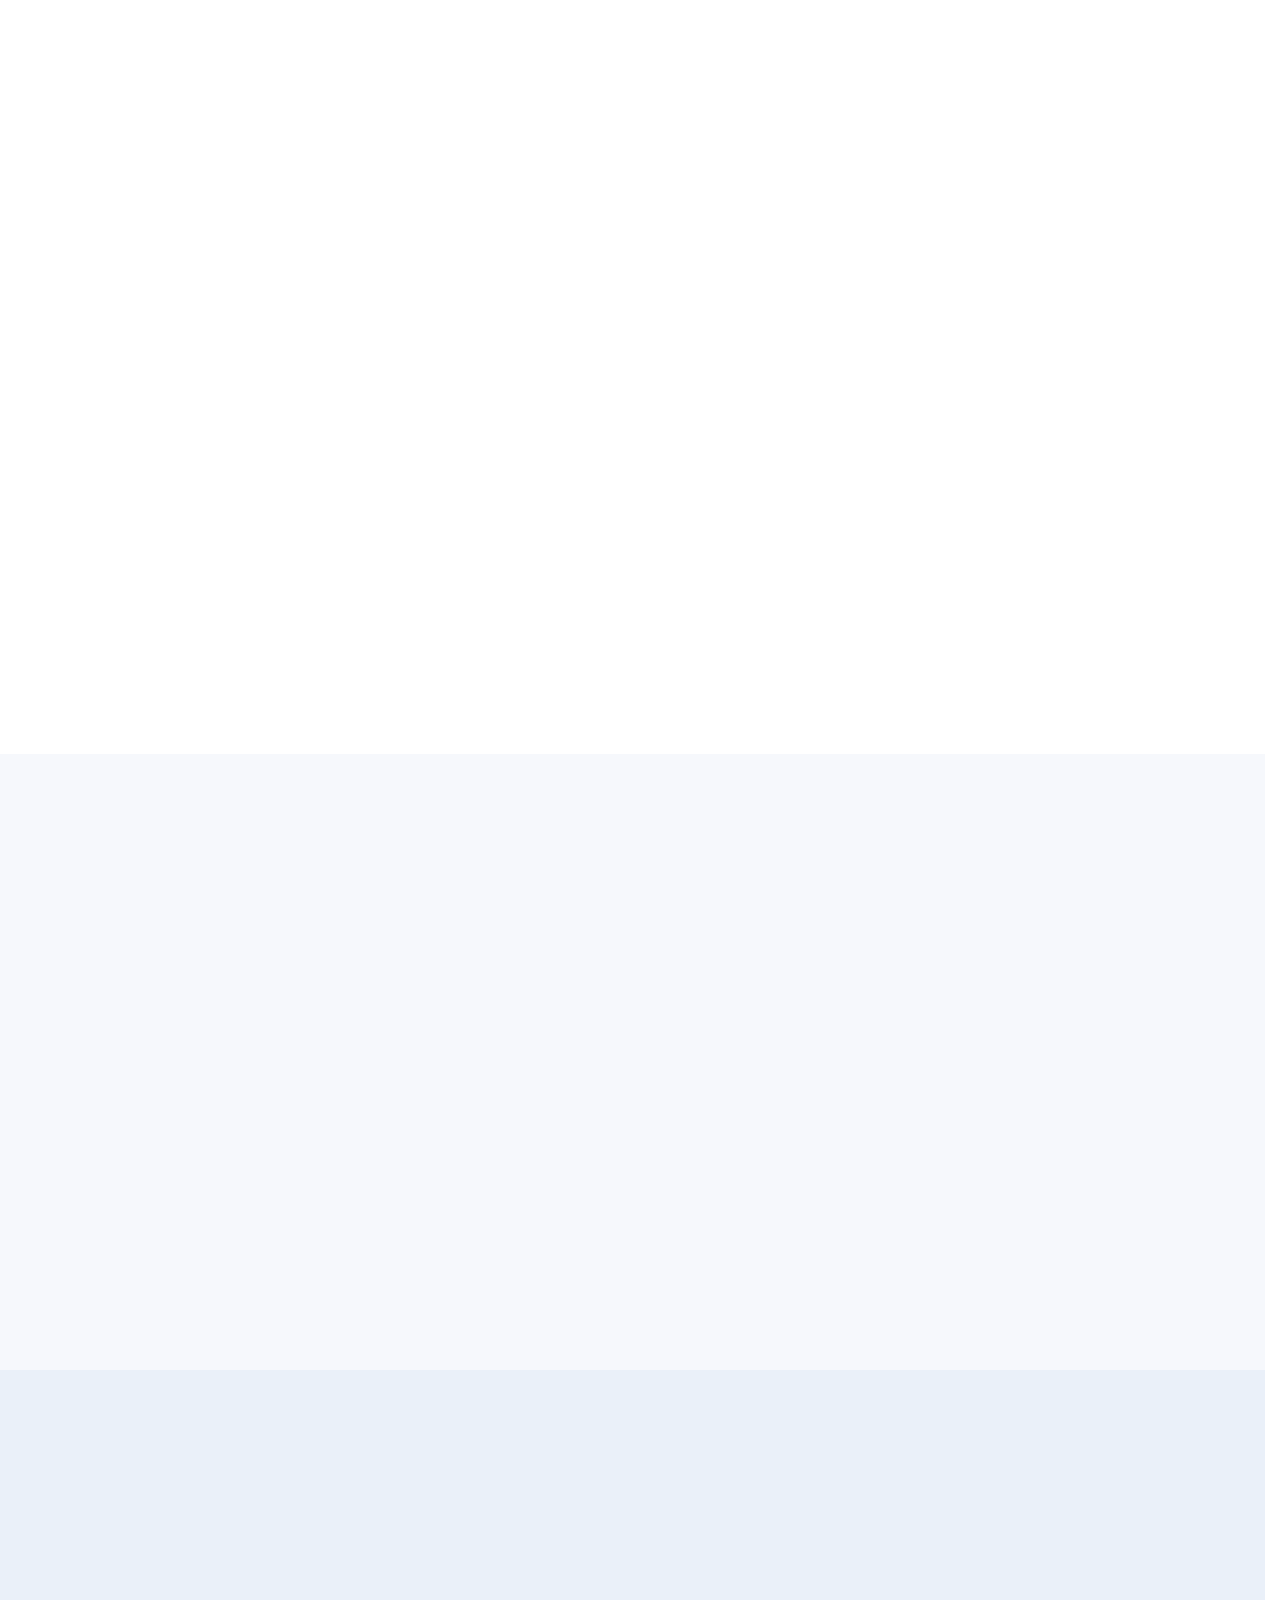
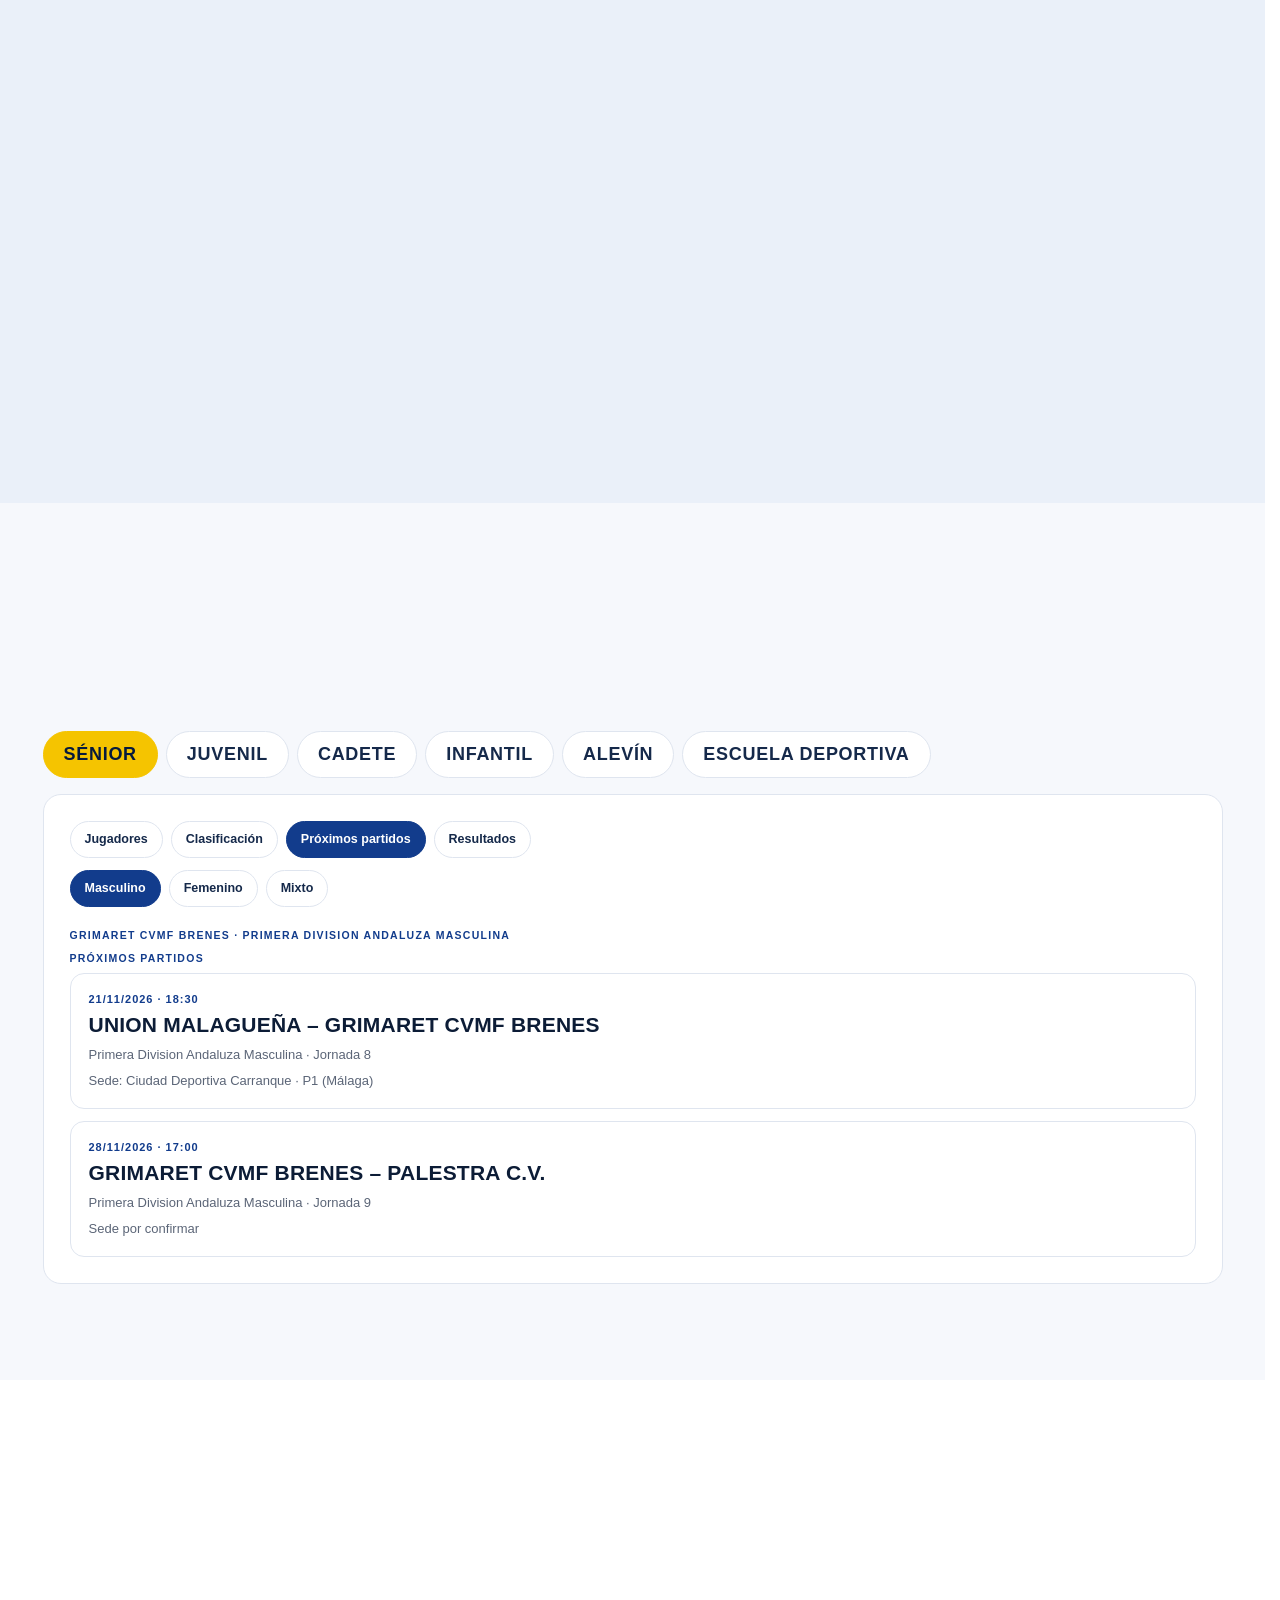
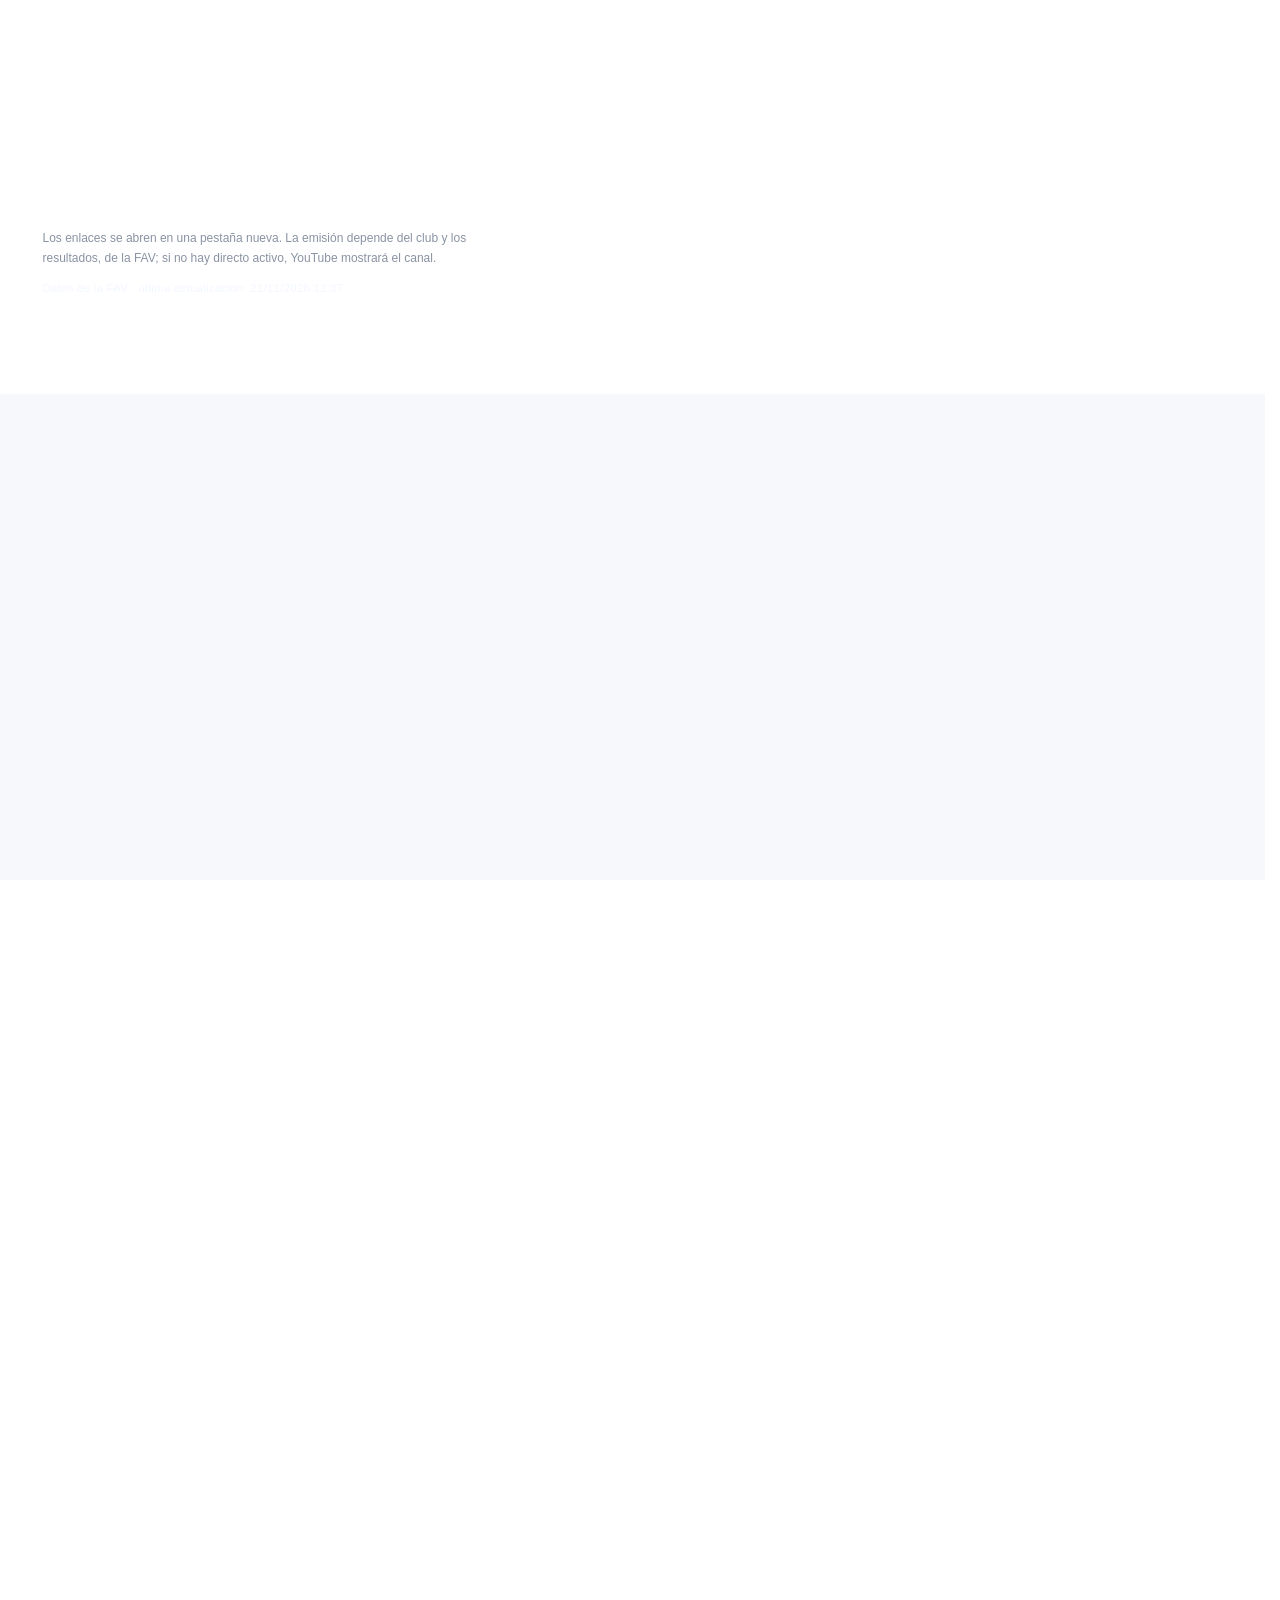
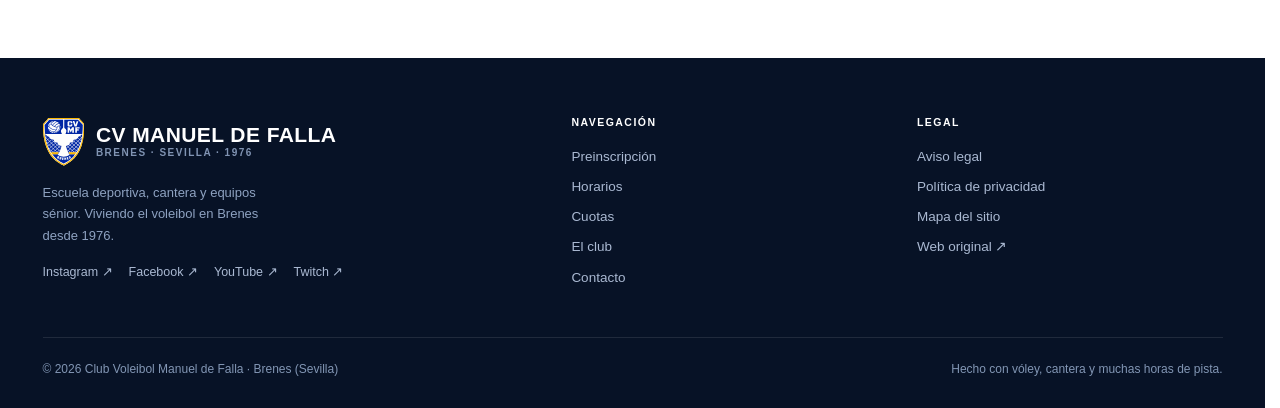
==== commit 6ae4c0a6: "Actualiza partidos del club desde la FAV" ====
--- a/ABRIR-WEB-CLUB-VOLEIBOL.html
+++ b/ABRIR-WEB-CLUB-VOLEIBOL.html
@@ -3407,17 +3407,6 @@
   "fav": "https://www.favoley.net/publico/seccion.php?seccion=directos",
   "eventos": [
     {
-      "evento": "CV Manuel de Falla – Kairós",
-      "categoria": "Juvenil",
-      "competicion": "Juvenil femenino Sevilla Liga Provincial · Jornada 4",
-      "fecha": "21/11/2026 · 12:00",
-      "marcador": "",
-      "estado": "next",
-      "youtube": "",
-      "fav": "https://www.favoley.net/publico/seccion.php?seccion=competicion&id=1329&vista=calendario&grupo=119&fase=165",
-      "sede": "Complejo Polideportivo Raúl Fernández Pavón (Brenes)"
-    },
-    {
       "evento": "Las Flores Sevilla Amarillo – CVMF Brenes Azul",
       "categoria": "Infantil",
       "competicion": "Infantil femenino Sevilla Liga Provincial · Jornada 7",
@@ -3460,6 +3449,16 @@
       "youtube": "",
       "fav": "https://www.favoley.net/publico/seccion.php?seccion=competicion&id=1260&vista=calendario&grupo=154&fase=230",
       "sede": "Pabellon Municipal de Villaverde del Rio · P1"
+    },
+    {
+      "evento": "CD Dxt10 – CV Manuel de Falla",
+      "categoria": "Juvenil",
+      "competicion": "Juvenil femenino Sevilla Liga Provincial · Jornada 5",
+      "fecha": "Por confirmar",
+      "marcador": "",
+      "estado": "next",
+      "youtube": "",
+      "fav": "https://www.favoley.net/publico/seccion.php?seccion=competicion&id=1329&vista=calendario&grupo=119&fase=165"
     },
     {
       "evento": "CV Manuel de Falla – Mairena Voley Club",
@@ -3556,17 +3555,6 @@
       "sede": "Complejo Polideportivo Raúl Fernández Pavón (Brenes)"
     },
     {
-      "evento": "CV Manuel de Falla – Las Leonas",
-      "categoria": "Juvenil",
-      "competicion": "Juvenil femenino Sevilla Liga Provincial · Jornada 3",
-      "fecha": "14/11/2026 · 20:00",
-      "marcador": "3–1",
-      "estado": "final",
-      "youtube": "",
-      "fav": "https://www.favoley.net/publico/seccion.php?seccion=competicion&id=1329&vista=calendario&grupo=119&fase=165",
-      "sede": "Complejo Polideportivo Raúl Fernández Pavón (Brenes)"
-    },
-    {
       "evento": "C.D. Salesianos Trinidad – CVMF Brenes Blanco",
       "categoria": "Alevín",
       "competicion": "Alevin femenino Sevilla Liga Provincial · Jornada 2",
@@ -3620,6 +3608,17 @@
       "youtube": "",
       "fav": "https://www.favoley.net/publico/seccion.php?seccion=competicion&id=1322&vista=calendario&grupo=90&fase=114",
       "sede": "Pabellon Placido Fernandez Viagas · P1 (Alcalá de Guadaíra)"
+    },
+    {
+      "evento": "CV Manuel de Falla – Kairós",
+      "categoria": "Juvenil",
+      "competicion": "Juvenil femenino Sevilla Liga Provincial · Jornada 4",
+      "fecha": "21/11/2026 · 12:00",
+      "marcador": "1–3",
+      "estado": "final",
+      "youtube": "",
+      "fav": "https://www.favoley.net/publico/seccion.php?seccion=competicion&id=1329&vista=calendario&grupo=119&fase=165",
+      "sede": "Complejo Polideportivo Raúl Fernández Pavón (Brenes)"
     }
   ]
 }
@@ -3627,7 +3626,7 @@
 
   <script type="application/json" id="equipos-data">
 {
-  "actualizado": "21/11/2026 11:52",
+  "actualizado": "21/11/2026 12:37",
   "equipos": [
     {
       "categoria": "Sénior",
@@ -4040,25 +4039,25 @@
         },
         {
           "pos": "2",
+          "equipo": "Kairós",
+          "pts": "9",
+          "pj": "4",
+          "pg": "3",
+          "pp": "1",
+          "sf": "10",
+          "sc": "5",
+          "club": false
+        },
+        {
+          "pos": "3",
           "equipo": "CV Manuel de Falla",
           "pts": "7",
-          "pj": "3",
+          "pj": "4",
           "pg": "2",
-          "pp": "1",
-          "sf": "8",
-          "sc": "4",
+          "pp": "2",
+          "sf": "9",
+          "sc": "7",
           "club": true
-        },
-        {
-          "pos": "3",
-          "equipo": "Kairós",
-          "pts": "6",
-          "pj": "3",
-          "pg": "2",
-          "pp": "1",
-          "sf": "7",
-          "sc": "4",
-          "club": false
         },
         {
           "pos": "4",
@@ -4095,28 +4094,16 @@
         }
       ],
       "proximo": {
-        "evento": "CV Manuel de Falla – Kairós",
+        "evento": "CD Dxt10 – CV Manuel de Falla",
         "categoria": "Juvenil",
-        "competicion": "Juvenil femenino Sevilla Liga Provincial · Jornada 4",
-        "fecha": "21/11/2026 · 12:00",
+        "competicion": "Juvenil femenino Sevilla Liga Provincial · Jornada 5",
+        "fecha": "Por confirmar",
         "marcador": "",
         "estado": "next",
         "youtube": "",
-        "fav": "https://www.favoley.net/publico/seccion.php?seccion=competicion&id=1329&vista=calendario&grupo=119&fase=165",
-        "sede": "Complejo Polideportivo Raúl Fernández Pavón (Brenes)"
+        "fav": "https://www.favoley.net/publico/seccion.php?seccion=competicion&id=1329&vista=calendario&grupo=119&fase=165"
       },
       "proximos": [
-        {
-          "evento": "CV Manuel de Falla – Kairós",
-          "categoria": "Juvenil",
-          "competicion": "Juvenil femenino Sevilla Liga Provincial · Jornada 4",
-          "fecha": "21/11/2026 · 12:00",
-          "marcador": "",
-          "estado": "next",
-          "youtube": "",
-          "fav": "https://www.favoley.net/publico/seccion.php?seccion=competicion&id=1329&vista=calendario&grupo=119&fase=165",
-          "sede": "Complejo Polideportivo Raúl Fernández Pavón (Brenes)"
-        },
         {
           "evento": "CD Dxt10 – CV Manuel de Falla",
           "categoria": "Juvenil",
@@ -4126,9 +4113,24 @@
           "estado": "next",
           "youtube": "",
           "fav": "https://www.favoley.net/publico/seccion.php?seccion=competicion&id=1329&vista=calendario&grupo=119&fase=165"
+        },
+        {
+          "evento": "CV Manuel de Falla – F. Cajasol Andalucía Azul",
+          "categoria": "Juvenil",
+          "competicion": "Juvenil femenino Sevilla Liga Provincial · Jornada 6",
+          "fecha": "Por confirmar",
+          "marcador": "",
+          "estado": "next",
+          "youtube": "",
+          "fav": "https://www.favoley.net/publico/seccion.php?seccion=competicion&id=1329&vista=calendario&grupo=119&fase=165"
         }
       ],
       "resultados": [
+        {
+          "evento": "CV Manuel de Falla – Kairós",
+          "fecha": "21/11/2026 · 12:00",
+          "marcador": "1–3"
+        },
         {
           "evento": "CV Manuel de Falla – Las Leonas",
           "fecha": "14/11/2026 · 20:00",
